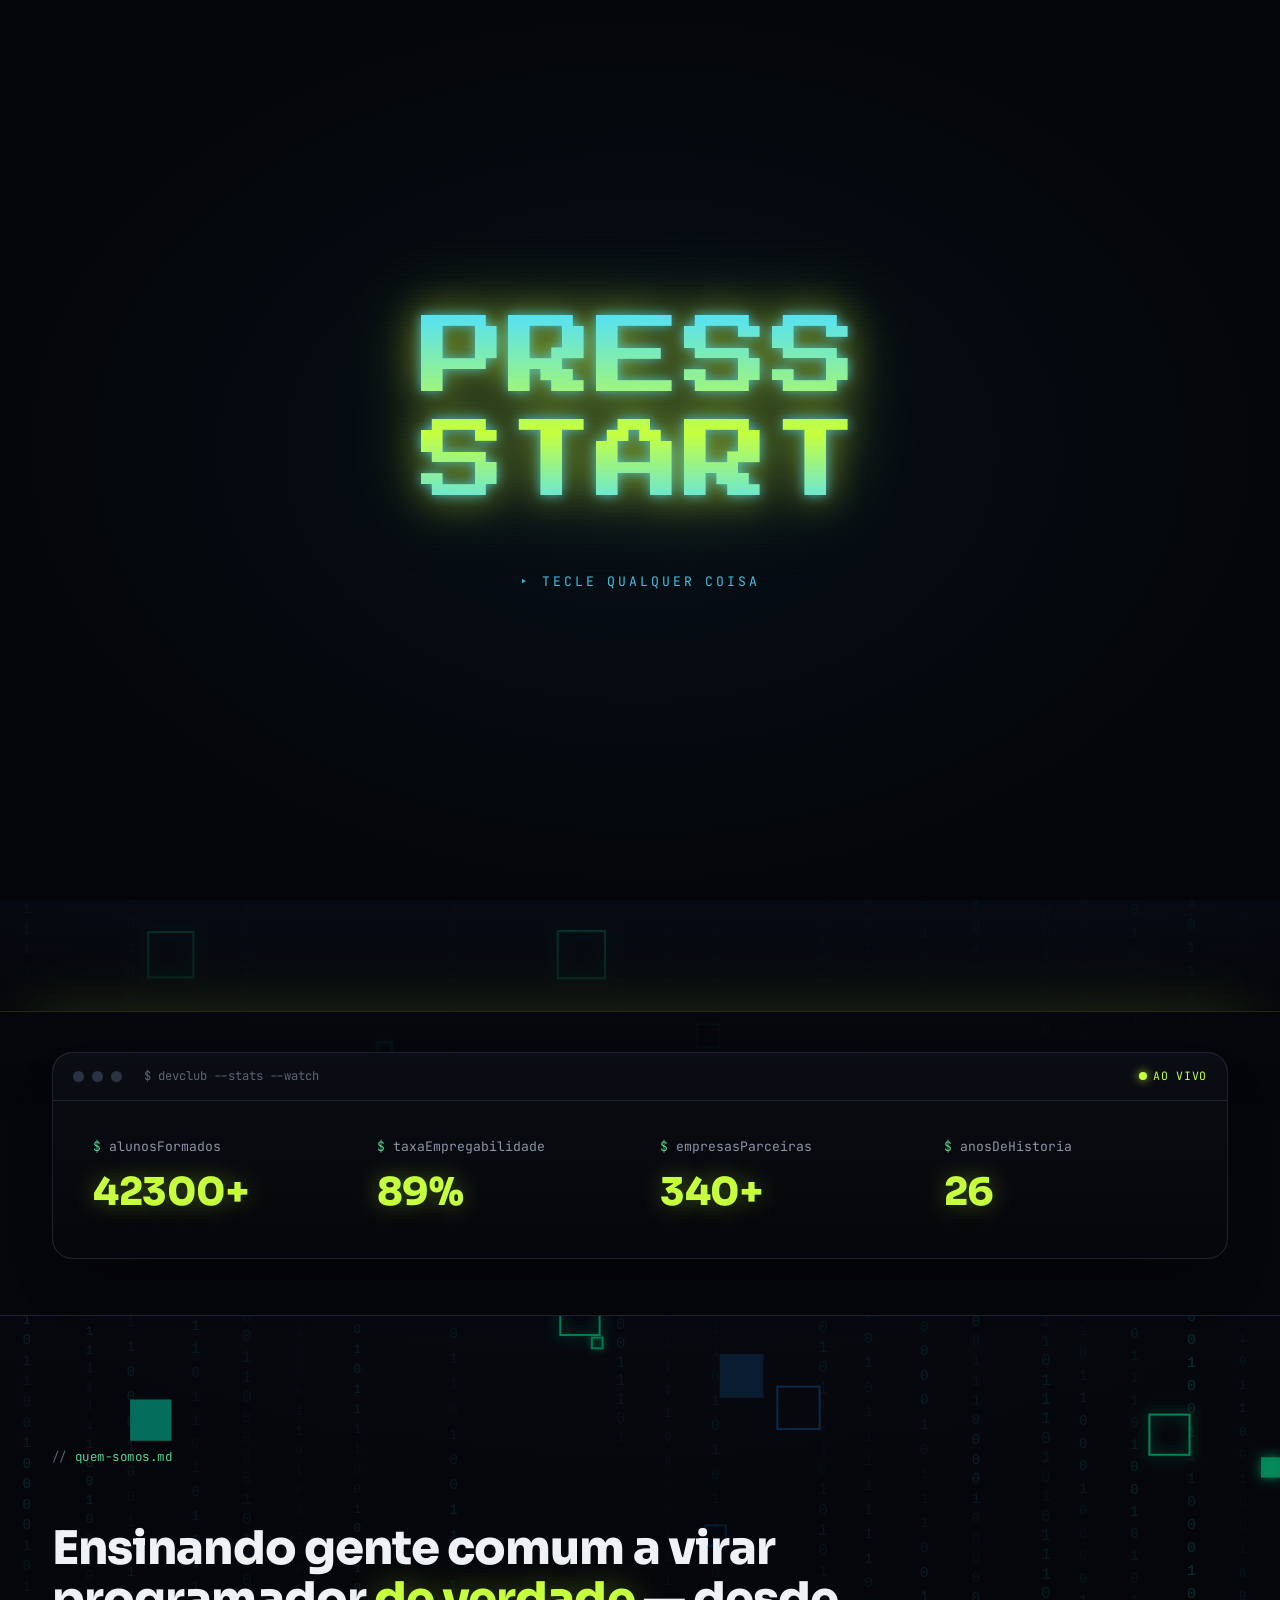
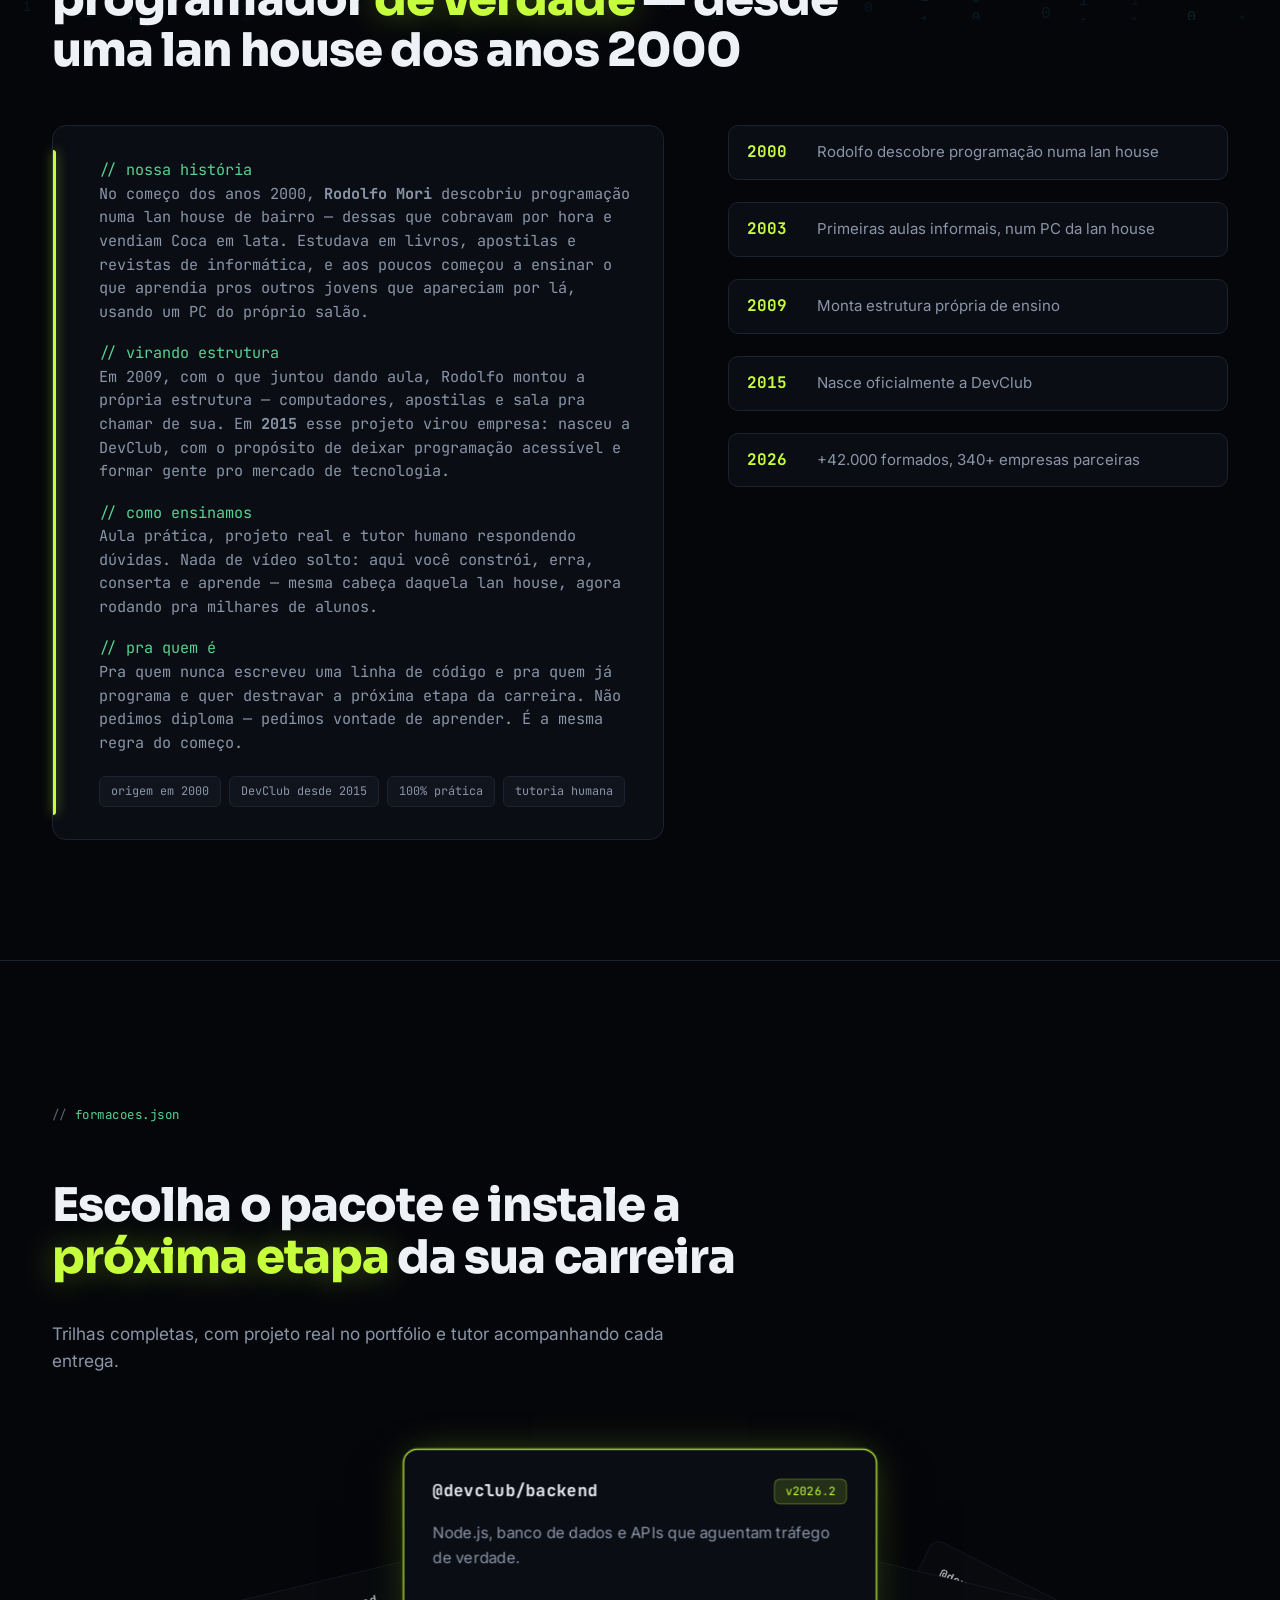
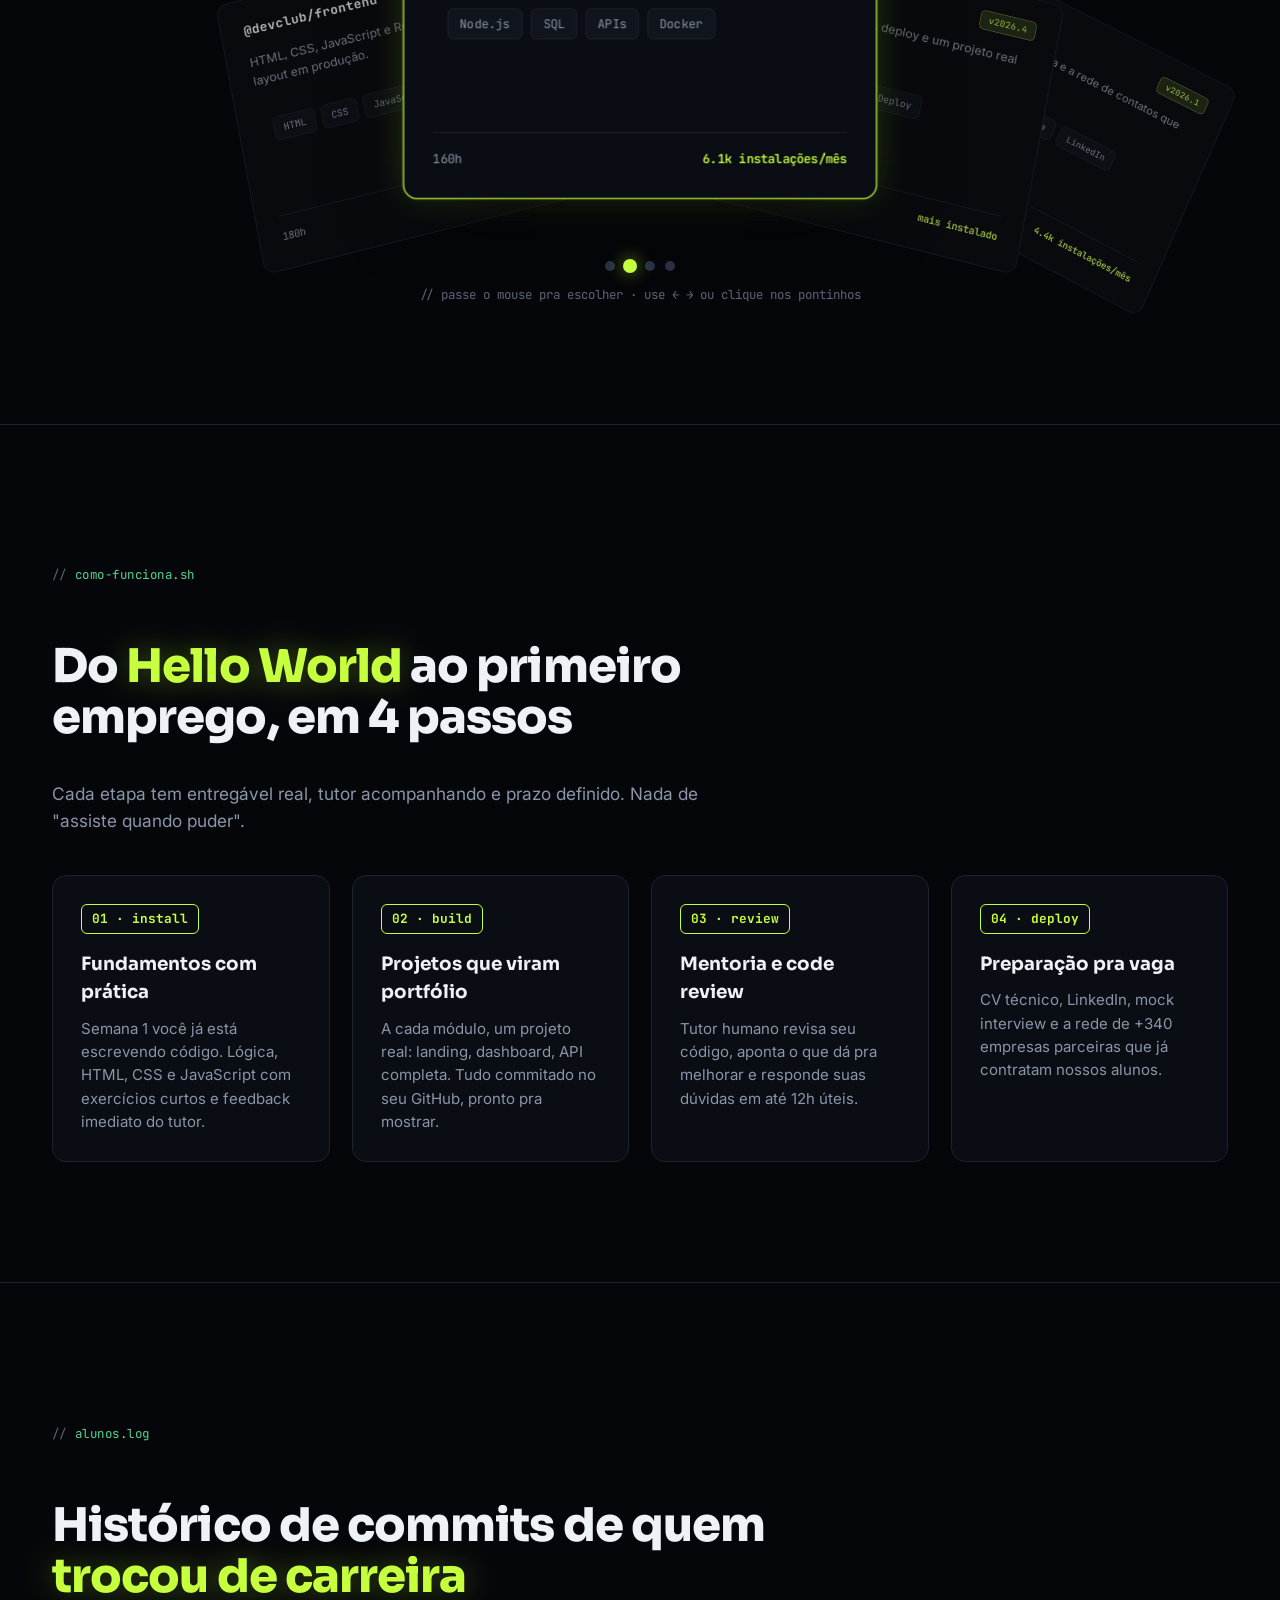
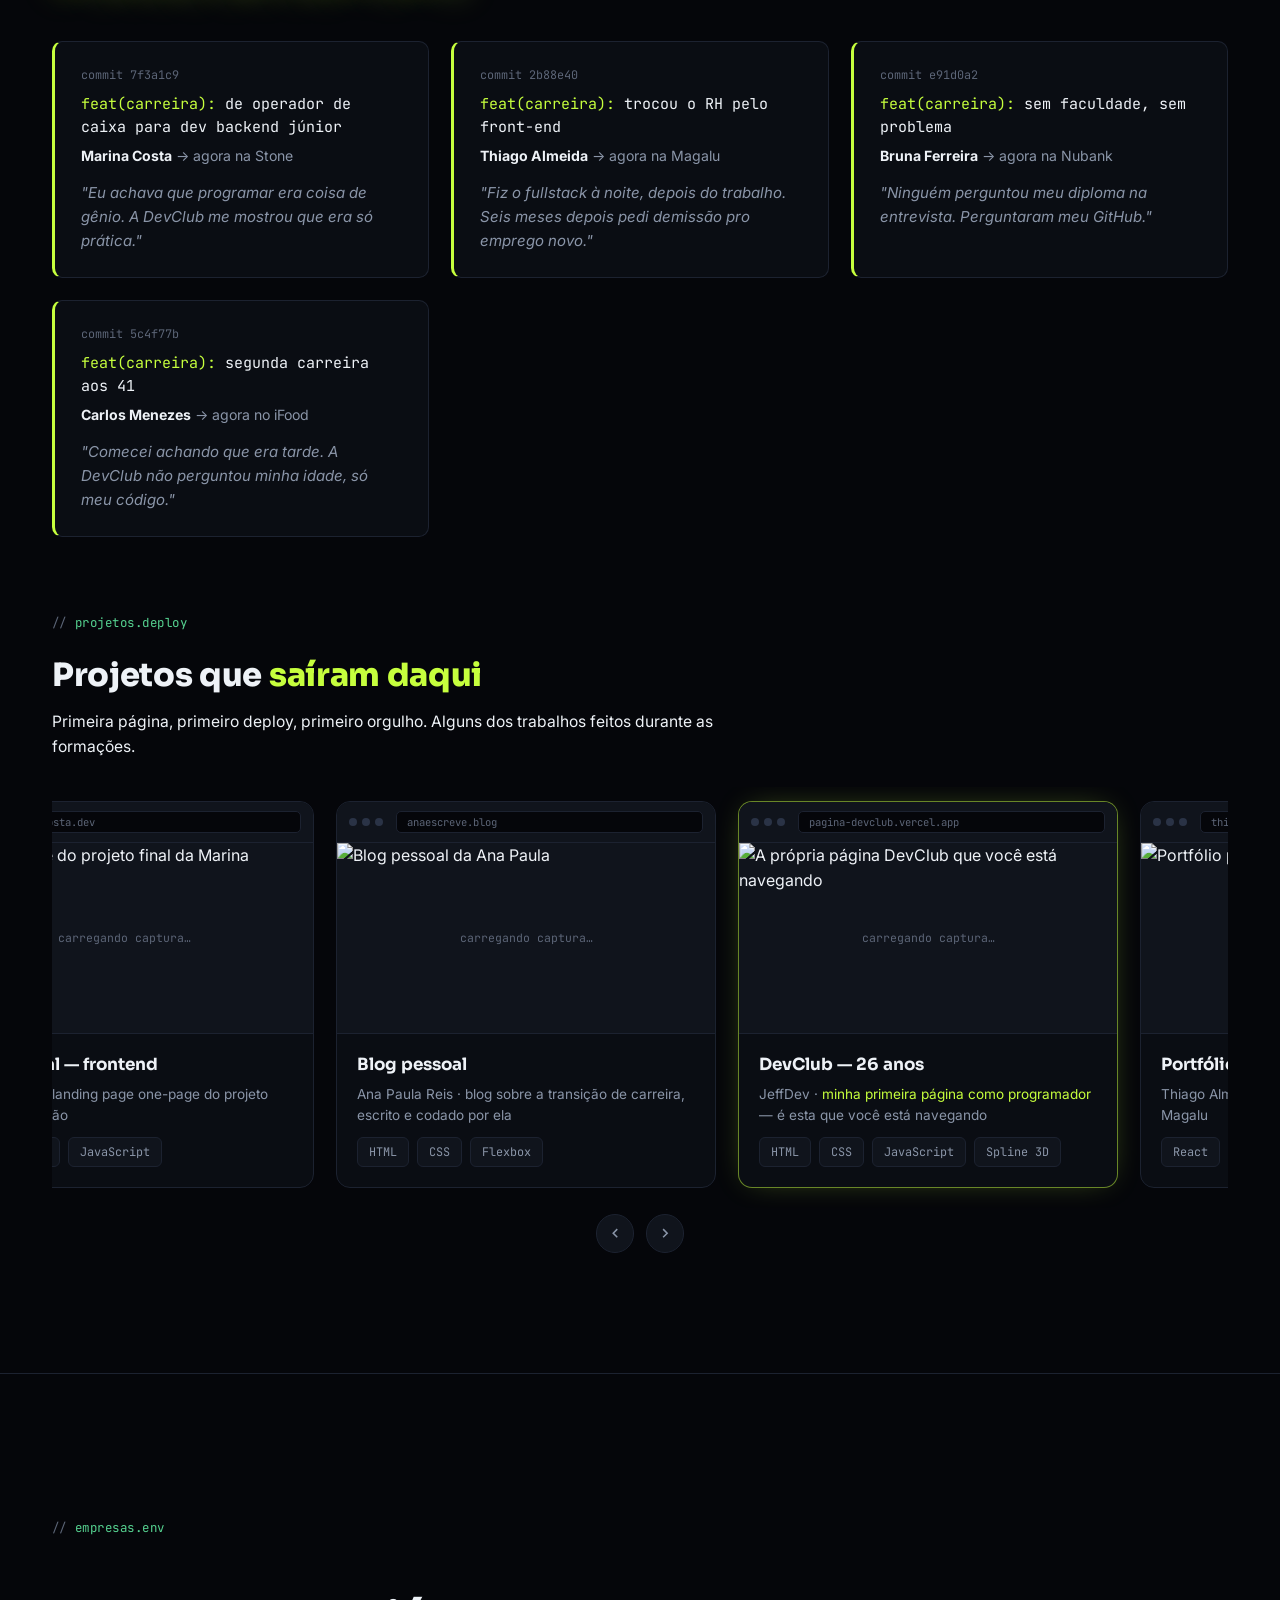
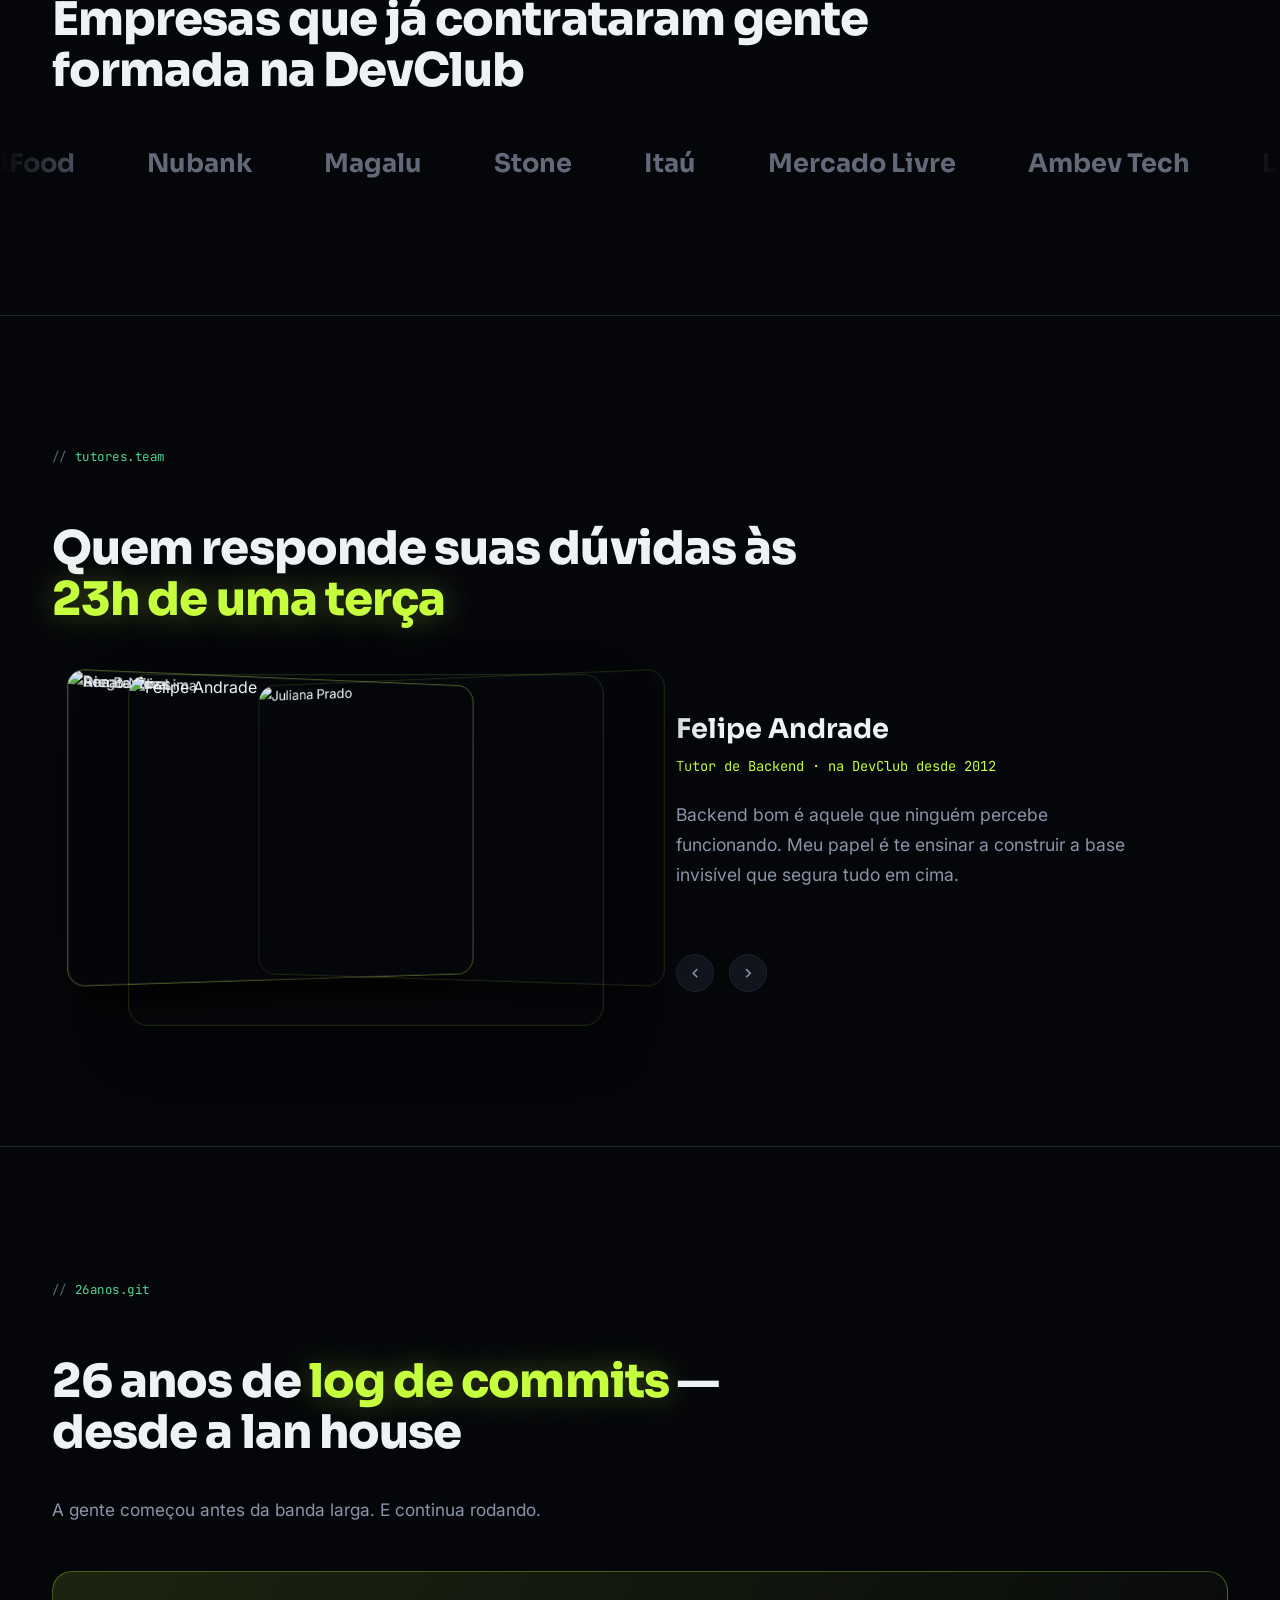
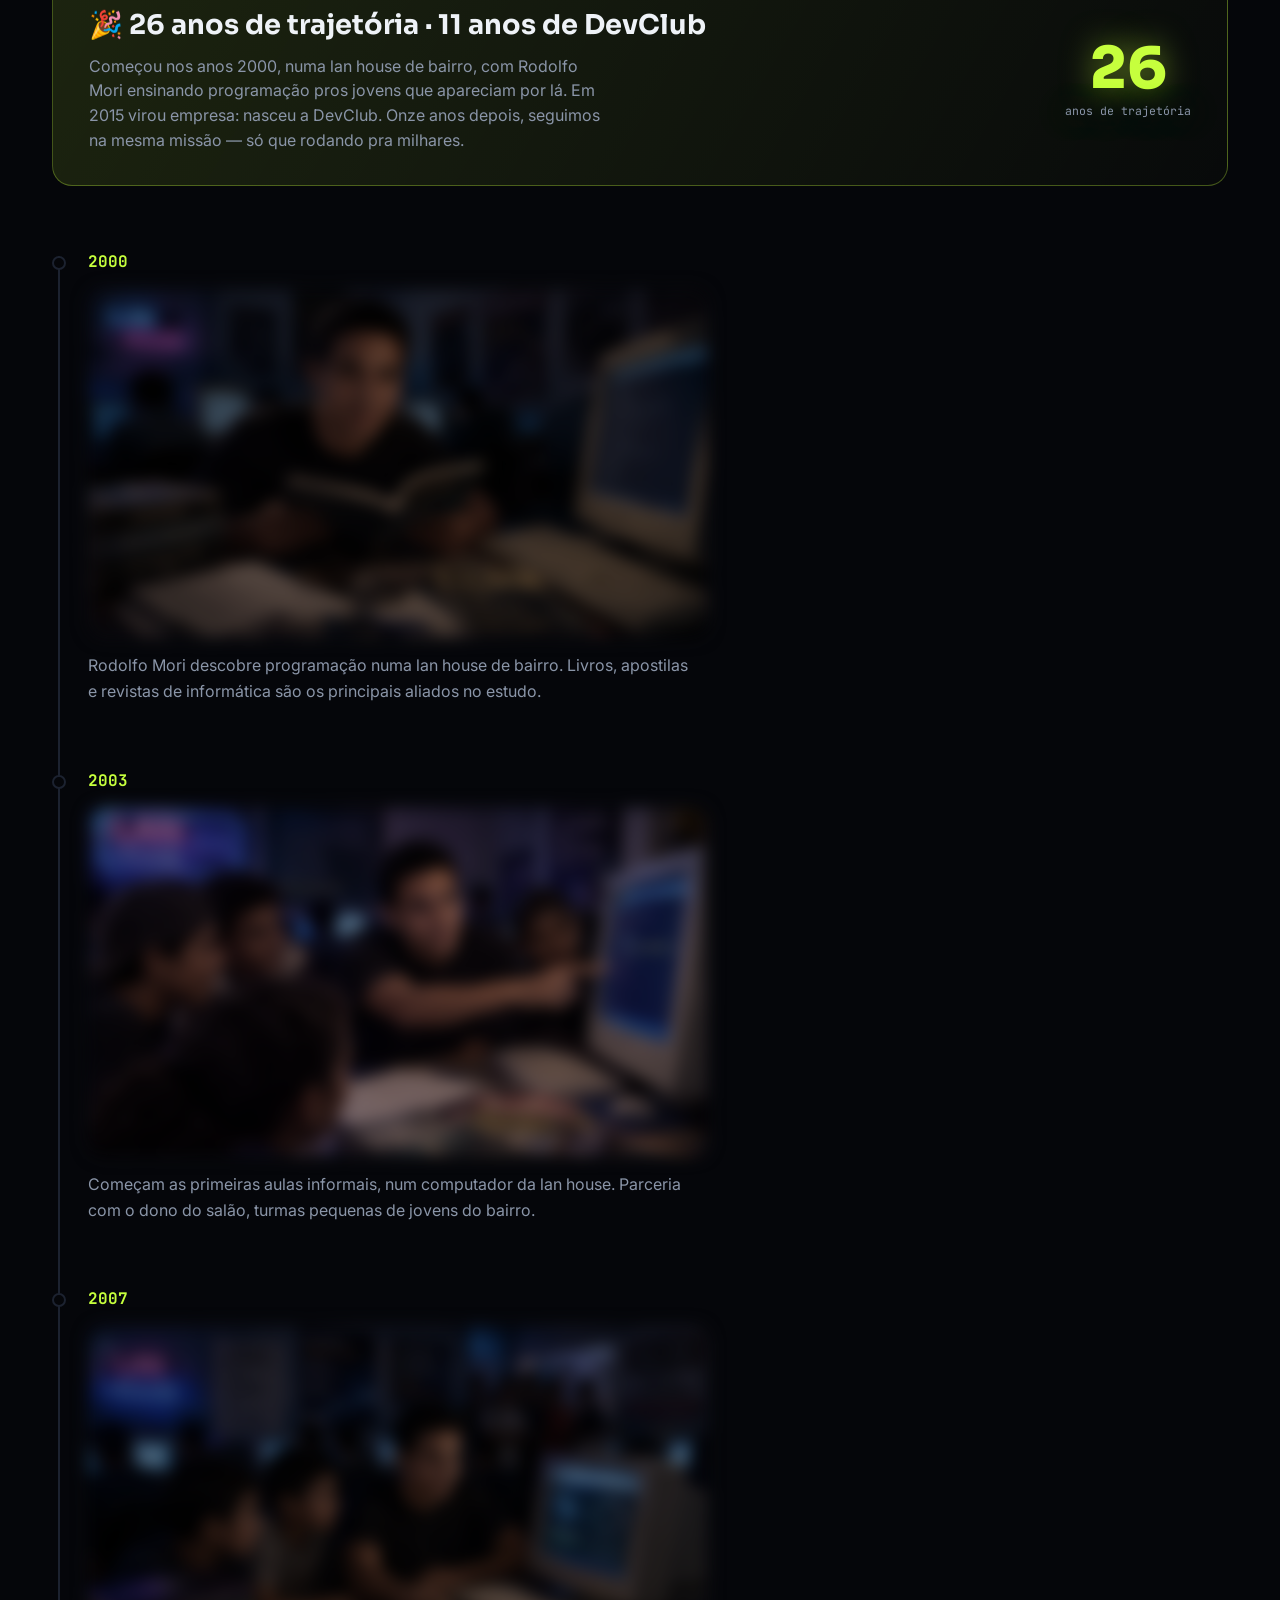
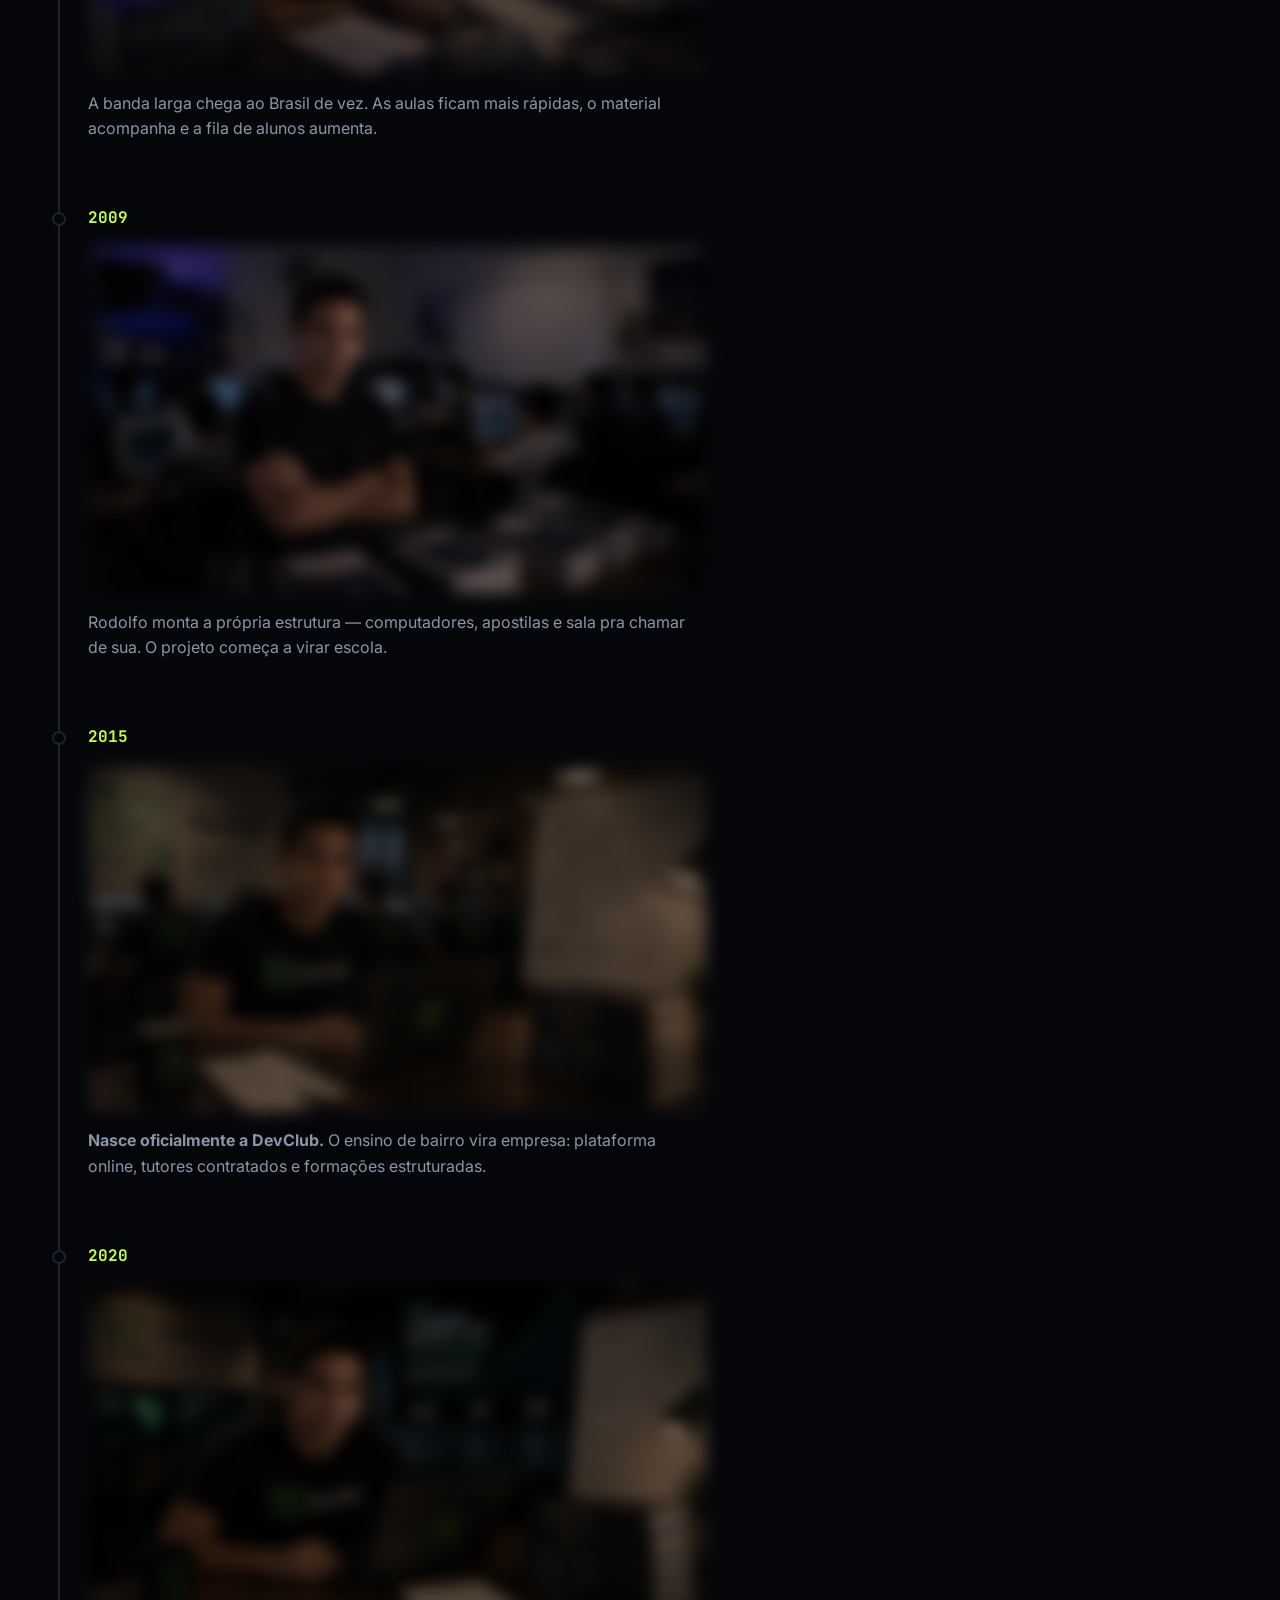
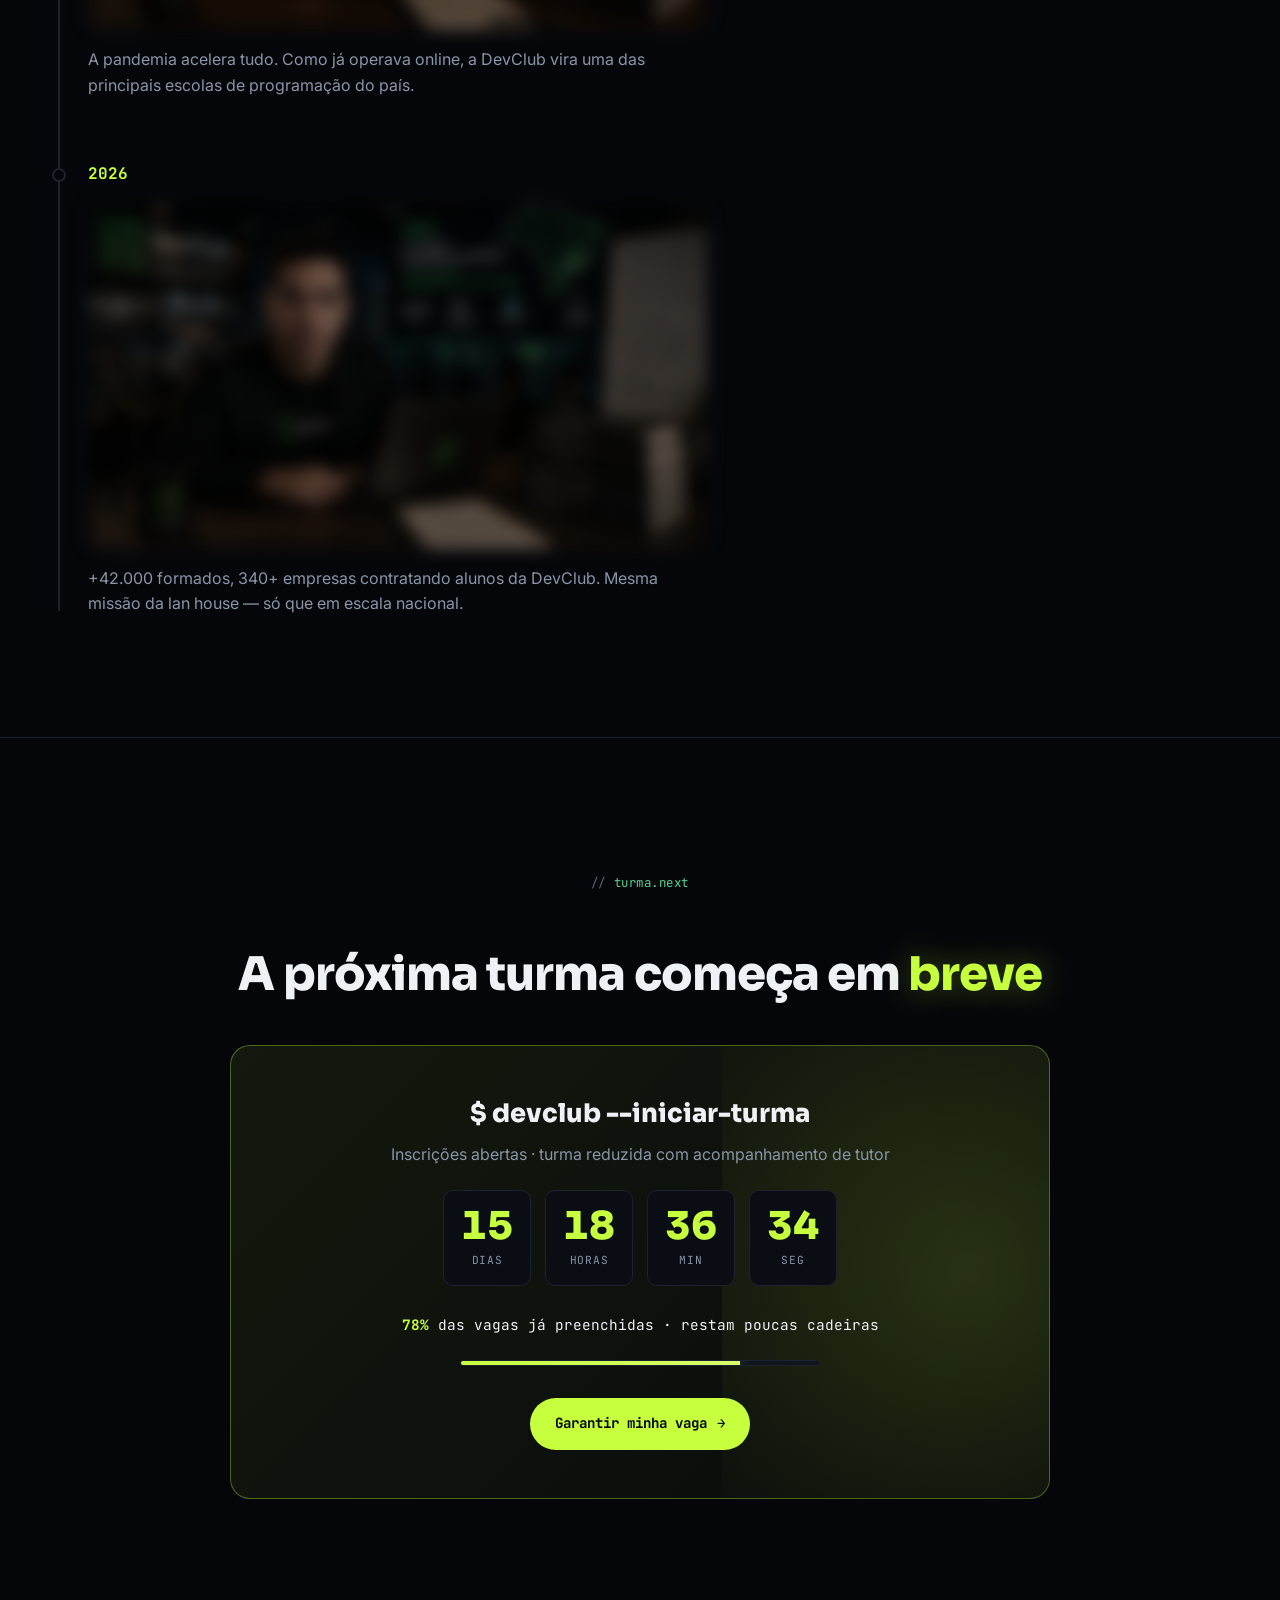
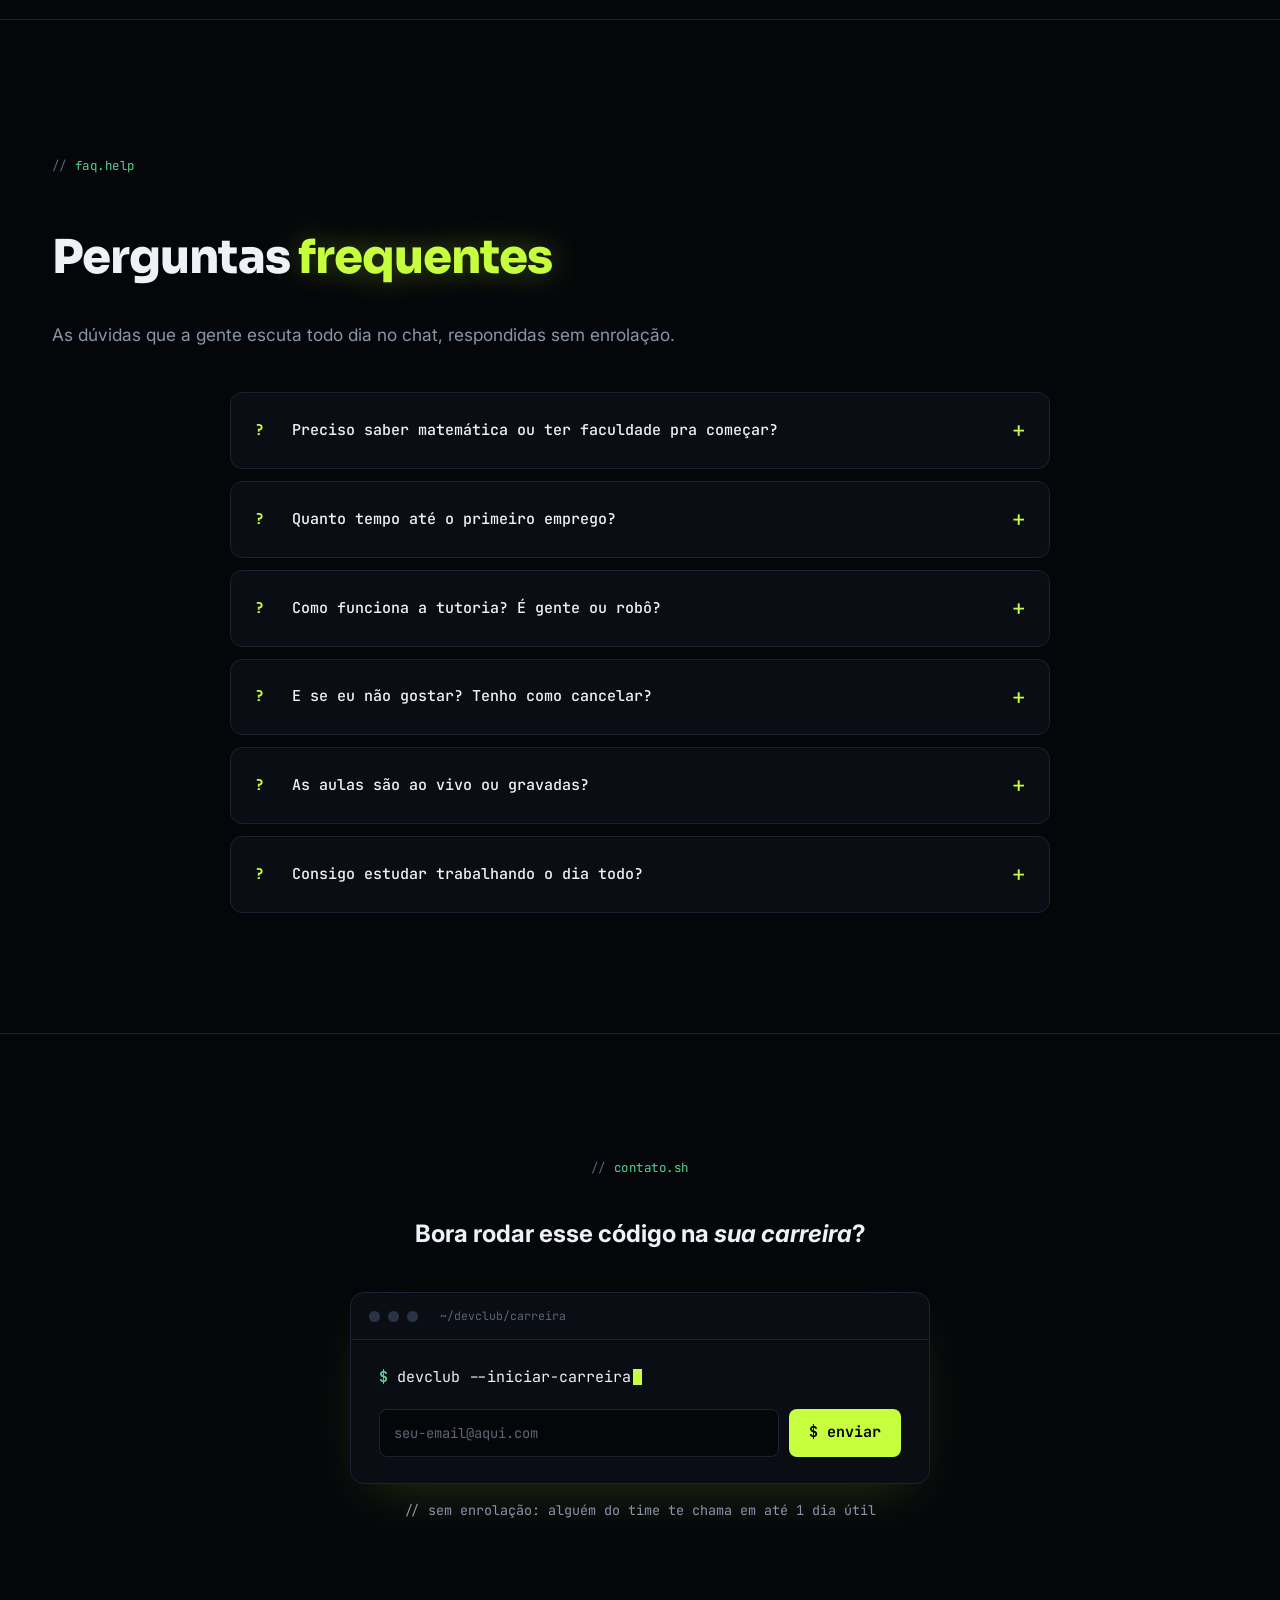
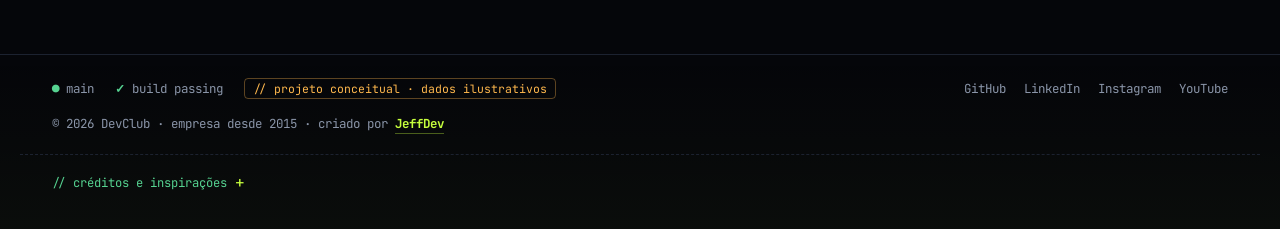
==== index.html @ 5ac92266 "Colapsar créditos do rodapé — só abrem no clique - Bloco .credits vira <details>/<summary>: por padr" ====
<!DOCTYPE html>
<html lang="pt-BR">
<head>
<meta charset="UTF-8">
<meta name="viewport" content="width=device-width, initial-scale=1.0">
<title>DevClub — 26 anos formando desenvolvedores</title>
<meta name="description" content="Escola de programação DevClub — 26 anos ensinando gente comum a virar programador de verdade. Frontend, Backend, Fullstack e Carreira, com tutor humano.">
<link rel="preconnect" href="https://fonts.googleapis.com">
<link rel="preconnect" href="https://fonts.gstatic.com" crossorigin>
<link href="https://fonts.googleapis.com/css2?family=Sora:wght@400;600;700;800&family=JetBrains+Mono:wght@400;500;600;700&family=Inter:wght@400;500;600&family=Press+Start+2P&display=swap" rel="stylesheet">
<link rel="stylesheet" href="css/style.css?v=2026-credits-fold">
<script type="module" src="https://unpkg.com/@splinetool/viewer@1.9.28/build/spline-viewer.js"></script>
</head>
<body>

<!-- ============================================================
     INTRO — PRESS START: overlay pixel-art antes de tudo
     ============================================================ -->
<div id="pressStart" class="press-start" role="dialog" aria-label="Pressione qualquer tecla para começar">
  <div class="ps-title">PRESS<br>START</div>
  <div class="ps-hint">▸ tecle qualquer coisa</div>
</div>

<!-- Fundo animado (canvas em iframe, atrás de tudo) -->
<iframe id="bgFundo" class="bg-fundo" src="referencias/fundo.html" title="fundo animado" aria-hidden="true" tabindex="-1"></iframe>

<div class="announce">
  🎉 <strong>26 anos</strong> ensinando gente a programar — da lan house dos anos 2000 à sua próxima vaga.
  <a href="#26anos">Ver a história →</a>
</div>

<header>
  <div class="navbar">
    <div class="brand"><span class="brand-prompt" aria-hidden="true">&gt;</span>DevClub</div>
    <nav class="tabs" aria-label="navegação principal">
      <a href="#top">index.tsx</a>
      <a href="#quemsomos">quem-somos.md</a>
      <a href="#formacoes">formacoes.json</a>
      <a href="#comofunciona">como-funciona.sh</a>
      <a href="#alunos">alunos.log</a>
      <a href="#tutores">tutores.team</a>
      <a href="#faq">faq.help</a>
      <a href="#26anos" class="tab-highlight">26anos.git</a>
    </nav>
    <a href="#cta" class="nav-cta">$ começar</a>
  </div>
</header>

<main id="top">

  <!-- ============================================================
       HERO — cena 3D Spline + conteúdo por cima
       ============================================================ -->
  <section class="hero">
    <!-- Cena 3D — 1 viewer só, zoom agressivo pra cubos preencherem lado a lado
         e mouse interagir com a cena como uma coisa só -->
    <spline-viewer class="hero-spline"
      url="https://prod.spline.design/dJqTIQ-tE3ULUPMi/scene.splinecode"
      loading-anim-type="none"
      aria-hidden="true"></spline-viewer>

    <!-- Véu de gradiente pra contraste do texto -->
    <div class="hero-veil" aria-hidden="true"></div>

    <div class="wrap hero-content" id="heroContent">
      <div class="hero-badge">
        <a href="2009.html" class="cake-link" aria-label="Página histórica: DevClub em 2009">
          <svg class="cake-icon" viewBox="0 0 24 24" xmlns="http://www.w3.org/2000/svg" aria-hidden="true">
            <path d="M20 21v-8a2 2 0 0 0-2-2H6a2 2 0 0 0-2 2v8"/>
            <path d="M4 16s.5-1 2-1 2.5 2 4 2 2.5-2 4-2 2.5 2 4 2 2-1 2-1"/>
            <path d="M2 21h20"/>
            <path d="M7 8v3"/>
            <path d="M12 8v3"/>
            <path d="M17 8v3"/>
            <path d="M7 4h.01"/>
            <path d="M12 4h.01"/>
            <path d="M17 4h.01"/>
          </svg>
        </a>
        origem em 2000 · DevClub oficial desde 2015
      </div>

      <h1 class="hero-title">
        A escola que forma <em>programador de verdade</em> há 26 anos.
      </h1>

      <div class="hero-sub">
        <p class="lede">
          Do primeiro <span class="mono">Hello World</span> ao primeiro emprego em tech —
          sem enrolação, com tutor humano ao seu lado e projeto real no portfólio.
        </p>
      </div>

      <div class="hero-cta">
        <a href="#formacoes" class="btn btn-primary">
          Ver formações <span class="arrow">→</span>
        </a>
        <a href="#cta" class="btn btn-ghost">Falar com a gente</a>
      </div>

      <div class="hero-proof">
        <div class="avatar-stack" aria-hidden="true">
          <span style="background:var(--violet)">MC</span>
          <span style="background:var(--warn)">TA</span>
          <span style="background:var(--info)">BF</span>
          <span style="background:var(--coral)">CM</span>
          <span style="background:var(--lime)">+</span>
        </div>
        <p><strong>+42.300 alunos</strong> já passaram pelo nosso terminal</p>
      </div>

    </div>
  </section>


  <!-- ============================================================
       STATS STRIP — faixa sempre visível, alunosFormados ao vivo
       ============================================================ -->
  <section class="stats-strip" aria-label="estatísticas em tempo real">
    <div class="wrap">
      <div class="console" data-reveal>
        <div class="console-head">
          <span class="dot"></span><span class="dot"></span><span class="dot"></span>
          <span class="title">$ devclub --stats --watch</span>
          <span class="live-flag" aria-label="atualizando ao vivo"><span class="live-dot"></span>ao vivo</span>
        </div>
        <div class="console-body">
          <div class="stat">
            <div class="k">alunosFormados</div>
            <div class="v"><span data-count="42300" data-suffix="+" data-live>0</span></div>
          </div>
          <div class="stat">
            <div class="k">taxaEmpregabilidade</div>
            <div class="v"><span data-count="89" data-suffix="%">0</span></div>
          </div>
          <div class="stat">
            <div class="k">empresasParceiras</div>
            <div class="v"><span data-count="340" data-suffix="+">0</span></div>
          </div>
          <div class="stat">
            <div class="k">anosDeHistoria</div>
            <div class="v"><span data-count="26">0</span></div>
          </div>
        </div>
      </div>
    </div>
  </section>


  <!-- ============================================================
       QUEM SOMOS
       ============================================================ -->
  <section class="section" id="quemsomos">
    <div class="wrap">
      <div class="section-head" data-reveal>
        <span class="eyebrow">quem-somos.md</span>
        <h2>Ensinando gente comum a virar programador <em>de verdade</em> — desde uma lan house dos anos 2000</h2>
      </div>

      <div class="quemsomos-grid">
        <div class="code-block" data-reveal>
          <p><span class="c">// nossa história</span><br>
          No começo dos anos 2000, <b>Rodolfo Mori</b> descobriu programação numa lan house de bairro — dessas que cobravam por hora e vendiam Coca em lata. Estudava em livros, apostilas e revistas de informática, e aos poucos começou a ensinar o que aprendia pros outros jovens que apareciam por lá, usando um PC do próprio salão.</p>

          <p><span class="c">// virando estrutura</span><br>
          Em 2009, com o que juntou dando aula, Rodolfo montou a própria estrutura — computadores, apostilas e sala pra chamar de sua. Em <b>2015</b> esse projeto virou empresa: nasceu a DevClub, com o propósito de deixar programação acessível e formar gente pro mercado de tecnologia.</p>

          <p><span class="c">// como ensinamos</span><br>
          Aula prática, projeto real e tutor humano respondendo dúvidas. Nada de vídeo solto: aqui você constrói, erra, conserta e aprende — mesma cabeça daquela lan house, agora rodando pra milhares de alunos.</p>

          <p><span class="c">// pra quem é</span><br>
          Pra quem nunca escreveu uma linha de código e pra quem já programa e quer destravar a próxima etapa da carreira. Não pedimos diploma — pedimos vontade de aprender. É a mesma regra do começo.</p>

          <div class="tag-row">
            <span class="tag">origem em 2000</span>
            <span class="tag">DevClub desde 2015</span>
            <span class="tag">100% prática</span>
            <span class="tag">tutoria humana</span>
          </div>
        </div>

        <ul class="mini-timeline" data-reveal>
          <li><span class="yr">2000</span><span class="ev">Rodolfo descobre programação numa lan house</span></li>
          <li><span class="yr">2003</span><span class="ev">Primeiras aulas informais, num PC da lan house</span></li>
          <li><span class="yr">2009</span><span class="ev">Monta estrutura própria de ensino</span></li>
          <li><span class="yr">2015</span><span class="ev">Nasce oficialmente a DevClub</span></li>
          <li><span class="yr">2026</span><span class="ev">+42.000 formados, 340+ empresas parceiras</span></li>
        </ul>
      </div>
    </div>
  </section>


  <!-- ============================================================
       FORMAÇÕES
       ============================================================ -->
  <section class="section" id="formacoes">
    <div class="wrap">
      <div class="section-head" data-reveal>
        <span class="eyebrow">formacoes.json</span>
        <h2>Escolha o pacote e instale a <em>próxima etapa</em> da sua carreira</h2>
        <p class="lede">Trilhas completas, com projeto real no portfólio e tutor acompanhando cada entrega.</p>
      </div>

      <div class="cardstack" data-reveal id="formacoesStack">
        <div class="cardstack-stage" tabindex="0" role="listbox" aria-label="formações da DevClub">
          <div class="cs-card" data-idx="0">
            <div class="pkg-card">
              <div class="pkg-top"><span class="pkg-name">@devclub/frontend</span><span class="pkg-ver">v2026.3</span></div>
              <p class="pkg-desc">HTML, CSS, JavaScript e React do zero ao primeiro layout em produção.</p>
              <div class="tag-row">
                <span class="tag">HTML</span><span class="tag">CSS</span><span class="tag">JavaScript</span><span class="tag">React</span>
              </div>
              <div class="pkg-meta"><span>180h</span><span class="pkg-badge">8.2k instalações/mês</span></div>
            </div>
          </div>

          <div class="cs-card" data-idx="1">
            <div class="pkg-card">
              <div class="pkg-top"><span class="pkg-name">@devclub/backend</span><span class="pkg-ver">v2026.2</span></div>
              <p class="pkg-desc">Node.js, banco de dados e APIs que aguentam tráfego de verdade.</p>
              <div class="tag-row">
                <span class="tag">Node.js</span><span class="tag">SQL</span><span class="tag">APIs</span><span class="tag">Docker</span>
              </div>
              <div class="pkg-meta"><span>160h</span><span class="pkg-badge">6.1k instalações/mês</span></div>
            </div>
          </div>

          <div class="cs-card" data-idx="2">
            <div class="pkg-card">
              <div class="pkg-top"><span class="pkg-name">@devclub/fullstack</span><span class="pkg-ver">v2026.4</span></div>
              <p class="pkg-desc">A trilha completa: front, back, deploy e um projeto real no portfólio.</p>
              <div class="tag-row">
                <span class="tag">React</span><span class="tag">Node.js</span><span class="tag">Git</span><span class="tag">Deploy</span>
              </div>
              <div class="pkg-meta"><span>320h</span><span class="pkg-badge">mais instalado</span></div>
            </div>
          </div>

          <div class="cs-card" data-idx="3">
            <div class="pkg-card">
              <div class="pkg-top"><span class="pkg-name">@devclub/carreira</span><span class="pkg-ver">v2026.1</span></div>
              <p class="pkg-desc">Portfólio, entrevista técnica e a rede de contatos que abre a primeira vaga.</p>
              <div class="tag-row">
                <span class="tag">Portfólio</span><span class="tag">Mock Interview</span><span class="tag">LinkedIn</span>
              </div>
              <div class="pkg-meta"><span>40h</span><span class="pkg-badge">4.4k instalações/mês</span></div>
            </div>
          </div>
        </div>

        <div class="cardstack-dots" role="tablist" aria-label="escolher formação">
          <button class="cs-dot" data-idx="0" aria-label="Frontend"></button>
          <button class="cs-dot" data-idx="1" aria-label="Backend"></button>
          <button class="cs-dot" data-idx="2" aria-label="Fullstack"></button>
          <button class="cs-dot" data-idx="3" aria-label="Carreira"></button>
        </div>
        <p class="cardstack-hint">// passe o mouse pra escolher · use ← → ou clique nos pontinhos</p>
      </div>
    </div>
  </section>


  <!-- ============================================================
       COMO FUNCIONA (NOVA) — metodologia passo a passo
       ============================================================ -->
  <section class="section" id="comofunciona">
    <div class="wrap">
      <div class="section-head" data-reveal>
        <span class="eyebrow">como-funciona.sh</span>
        <h2>Do <em>Hello World</em> ao primeiro emprego, em 4 passos</h2>
        <p class="lede">Cada etapa tem entregável real, tutor acompanhando e prazo definido. Nada de "assiste quando puder".</p>
      </div>

      <div class="steps-grid" data-reveal>
        <div class="step-card">
          <span class="step-num">01 · install</span>
          <h3 class="step-title">Fundamentos com prática</h3>
          <p class="step-desc">Semana 1 você já está escrevendo código. Lógica, HTML, CSS e JavaScript com exercícios curtos e feedback imediato do tutor.</p>
        </div>
        <div class="step-card">
          <span class="step-num">02 · build</span>
          <h3 class="step-title">Projetos que viram portfólio</h3>
          <p class="step-desc">A cada módulo, um projeto real: landing, dashboard, API completa. Tudo commitado no seu GitHub, pronto pra mostrar.</p>
        </div>
        <div class="step-card">
          <span class="step-num">03 · review</span>
          <h3 class="step-title">Mentoria e code review</h3>
          <p class="step-desc">Tutor humano revisa seu código, aponta o que dá pra melhorar e responde suas dúvidas em até 12h úteis.</p>
        </div>
        <div class="step-card">
          <span class="step-num">04 · deploy</span>
          <h3 class="step-title">Preparação pra vaga</h3>
          <p class="step-desc">CV técnico, LinkedIn, mock interview e a rede de +340 empresas parceiras que já contratam nossos alunos.</p>
        </div>
      </div>
    </div>
  </section>


  <!-- ============================================================
       ALUNOS (logs)
       ============================================================ -->
  <section class="section" id="alunos">
    <div class="wrap">
      <div class="section-head" data-reveal>
        <span class="eyebrow">alunos.log</span>
        <h2>Histórico de commits de quem <em>trocou de carreira</em></h2>
      </div>

      <div class="log-grid" data-reveal>
        <div class="log-card">
          <div class="log-hash">commit 7f3a1c9</div>
          <div class="log-title"><span class="type">feat(carreira):</span> de operador de caixa para dev backend júnior</div>
          <div class="log-who"><b>Marina Costa</b> → agora na Stone</div>
          <p class="log-quote">"Eu achava que programar era coisa de gênio. A DevClub me mostrou que era só prática."</p>
        </div>

        <div class="log-card">
          <div class="log-hash">commit 2b88e40</div>
          <div class="log-title"><span class="type">feat(carreira):</span> trocou o RH pelo front-end</div>
          <div class="log-who"><b>Thiago Almeida</b> → agora na Magalu</div>
          <p class="log-quote">"Fiz o fullstack à noite, depois do trabalho. Seis meses depois pedi demissão pro emprego novo."</p>
        </div>

        <div class="log-card">
          <div class="log-hash">commit e91d0a2</div>
          <div class="log-title"><span class="type">feat(carreira):</span> sem faculdade, sem problema</div>
          <div class="log-who"><b>Bruna Ferreira</b> → agora na Nubank</div>
          <p class="log-quote">"Ninguém perguntou meu diploma na entrevista. Perguntaram meu GitHub."</p>
        </div>

        <div class="log-card">
          <div class="log-hash">commit 5c4f77b</div>
          <div class="log-title"><span class="type">feat(carreira):</span> segunda carreira aos 41</div>
          <div class="log-who"><b>Carlos Menezes</b> → agora no iFood</div>
          <p class="log-quote">"Comecei achando que era tarde. A DevClub não perguntou minha idade, só meu código."</p>
        </div>
      </div>

      <!-- Projetos dos alunos: carrossel -->
      <div class="proj-head" data-reveal>
        <span class="eyebrow">projetos.deploy</span>
        <h3 class="proj-title">Projetos que <em>saíram daqui</em></h3>
        <p class="lede">Primeira página, primeiro deploy, primeiro orgulho. Alguns dos trabalhos feitos durante as formações.</p>
      </div>

      <div class="proj-carousel" data-reveal id="projCarousel">
        <div class="proj-track" id="projTrack" tabindex="0" aria-label="galeria de projetos dos alunos — arraste para navegar">

          <article class="proj-card">
            <div class="proj-window">
              <div class="proj-chrome"><span></span><span></span><span></span><i>marinacosta.dev</i></div>
              <div class="proj-shot">
                <img src="https://s0.wp.com/mshots/v1/https%3A%2F%2Fhtml5up.net%2Fuploads%2Fdemos%2Fstellar%2F?w=760" alt="Landing page do projeto final da Marina" loading="lazy" draggable="false">
              </div>
            </div>
            <div class="proj-meta">
              <div class="proj-name">Projeto final — frontend</div>
              <div class="proj-author">Marina Costa · landing page one-page do projeto final da formação</div>
              <div class="tag-row"><span class="tag">HTML</span><span class="tag">CSS</span><span class="tag">JavaScript</span></div>
            </div>
          </article>

          <article class="proj-card">
            <div class="proj-window">
              <div class="proj-chrome"><span></span><span></span><span></span><i>anaescreve.blog</i></div>
              <div class="proj-shot">
                <img src="https://s0.wp.com/mshots/v1/https%3A%2F%2Fhtml5up.net%2Fuploads%2Fdemos%2Fmassively%2F?w=760" alt="Blog pessoal da Ana Paula" loading="lazy" draggable="false">
              </div>
            </div>
            <div class="proj-meta">
              <div class="proj-name">Blog pessoal</div>
              <div class="proj-author">Ana Paula Reis · blog sobre a transição de carreira, escrito e codado por ela</div>
              <div class="tag-row"><span class="tag">HTML</span><span class="tag">CSS</span><span class="tag">Flexbox</span></div>
            </div>
          </article>

          <article class="proj-card proj-flagship">
            <div class="proj-window">
              <div class="proj-chrome"><span></span><span></span><span></span><i>pagina-devclub.vercel.app</i></div>
              <div class="proj-shot">
                <img src="https://s0.wp.com/mshots/v1/https%3A%2F%2Fpagina-devclub-eight.vercel.app%2F%3Fnointro%3D1?w=760" alt="A própria página DevClub que você está navegando" loading="lazy" draggable="false">
              </div>
            </div>
            <div class="proj-meta">
              <div class="proj-name">DevClub — 26 anos</div>
              <div class="proj-author">JeffDev · <em>minha primeira página como programador</em> — é esta que você está navegando</div>
              <div class="tag-row"><span class="tag">HTML</span><span class="tag">CSS</span><span class="tag">JavaScript</span><span class="tag">Spline 3D</span></div>
            </div>
          </article>

          <article class="proj-card">
            <div class="proj-window">
              <div class="proj-chrome"><span></span><span></span><span></span><i>thiagoalmeida.dev</i></div>
              <div class="proj-shot">
                <img src="https://s0.wp.com/mshots/v1/https%3A%2F%2Fhtml5up.net%2Fuploads%2Fdemos%2Fdimension%2F?w=760" alt="Portfólio pessoal do Thiago" loading="lazy" draggable="false">
              </div>
            </div>
            <div class="proj-meta">
              <div class="proj-name">Portfólio pessoal</div>
              <div class="proj-author">Thiago Almeida · o portfólio que abriu a vaga na Magalu</div>
              <div class="tag-row"><span class="tag">React</span><span class="tag">CSS</span></div>
            </div>
          </article>

          <article class="proj-card">
            <div class="proj-window">
              <div class="proj-chrome"><span></span><span></span><span></span><i>findash.app</i></div>
              <div class="proj-shot">
                <img src="https://s0.wp.com/mshots/v1/https%3A%2F%2Fhtml5up.net%2Fuploads%2Fdemos%2Fhyperspace%2F?w=760" alt="One-page do app de finanças da Bruna" loading="lazy" draggable="false">
              </div>
            </div>
            <div class="proj-meta">
              <div class="proj-name">FinDash</div>
              <div class="proj-author">Bruna Ferreira · one-page do app de finanças do bootcamp fullstack</div>
              <div class="tag-row"><span class="tag">JavaScript</span><span class="tag">Chart.js</span><span class="tag">APIs</span></div>
            </div>
          </article>

          <article class="proj-card">
            <div class="proj-window">
              <div class="proj-chrome"><span></span><span></span><span></span><i>modavila.shop</i></div>
              <div class="proj-shot">
                <img src="https://s0.wp.com/mshots/v1/https%3A%2F%2Fhtml5up.net%2Fuploads%2Fdemos%2Fphantom%2F?w=760" alt="Vitrine em grid da loja Moda Vila" loading="lazy" draggable="false">
              </div>
            </div>
            <div class="proj-meta">
              <div class="proj-name">Moda Vila</div>
              <div class="proj-author">Carlos Menezes · vitrine em grid pro catálogo da loja da esposa</div>
              <div class="tag-row"><span class="tag">HTML</span><span class="tag">CSS</span><span class="tag">Grid</span></div>
            </div>
          </article>

        </div>

        <div class="proj-nav">
          <button class="proj-arrow" id="projPrev" aria-label="Projeto anterior">
            <svg viewBox="0 0 24 24" aria-hidden="true"><path d="M15.41 7.41L14 6l-6 6 6 6 1.41-1.41L10.83 12z"/></svg>
          </button>
          <button class="proj-arrow" id="projNext" aria-label="Próximo projeto">
            <svg viewBox="0 0 24 24" aria-hidden="true"><path d="M10 6L8.59 7.41 13.17 12l-4.58 4.59L10 18l6-6z"/></svg>
          </button>
        </div>
      </div>
    </div>
  </section>


  <!-- ============================================================
       EMPRESAS (marquee)
       ============================================================ -->
  <section class="section" id="empresas">
    <div class="wrap">
      <div class="section-head" data-reveal>
        <span class="eyebrow">empresas.env</span>
        <h2>Empresas que já contrataram gente formada na DevClub</h2>
      </div>
    </div>
    <div class="marquee" data-reveal>
      <div class="marquee-track">
        <span>iFood</span><span>Nubank</span><span>Magalu</span><span>Stone</span><span>Itaú</span><span>Mercado Livre</span><span>Ambev Tech</span><span>Localiza</span><span>XP Inc</span><span>PicPay</span><span>Loggi</span><span>QuintoAndar</span>
        <span>iFood</span><span>Nubank</span><span>Magalu</span><span>Stone</span><span>Itaú</span><span>Mercado Livre</span><span>Ambev Tech</span><span>Localiza</span><span>XP Inc</span><span>PicPay</span><span>Loggi</span><span>QuintoAndar</span>
      </div>
    </div>
  </section>


  <!-- ============================================================
       TUTORES
       ============================================================ -->
  <section class="section" id="tutores">
    <div class="wrap">
      <div class="section-head" data-reveal>
        <span class="eyebrow">tutores.team</span>
        <h2>Quem responde suas dúvidas às <em>23h de uma terça</em></h2>
      </div>

      <!-- Carrossel adaptado de https://codepen.io/Northstrix/pen/QwWoYzZ
           (Northstrix / ui.aceternity.com) - reescrito em vanilla JS.
           TODO: trocar Pravatar por fotos reais dos tutores e revisar quotes. -->
      <div class="testimonials" data-reveal id="tutoresCarousel">
        <div class="testimonials-grid">
          <div class="testimonials-images" id="tutoresImages" aria-hidden="true"></div>
          <div class="testimonials-content">
            <div class="testimonials-text">
              <h3 class="testimonials-name" id="tutoresName"></h3>
              <p class="testimonials-role" id="tutoresRole"></p>
              <p class="testimonials-quote" id="tutoresQuote"></p>
            </div>
            <div class="testimonials-nav">
              <button class="testimonials-arrow" id="tutoresPrev" aria-label="Tutor anterior">
                <svg viewBox="0 0 24 24" aria-hidden="true"><path d="M15.41 7.41L14 6l-6 6 6 6 1.41-1.41L10.83 12z"/></svg>
              </button>
              <button class="testimonials-arrow" id="tutoresNext" aria-label="Próximo tutor">
                <svg viewBox="0 0 24 24" aria-hidden="true"><path d="M10 6L8.59 7.41 13.17 12l-4.58 4.59L10 18l6-6z"/></svg>
              </button>
            </div>
          </div>
        </div>
      </div>
    </div>
  </section>


  <!-- ============================================================
       26 ANOS — timeline com linha que preenche no scroll
       ============================================================ -->
  <section class="section anniv" id="26anos">
    <div class="wrap">
      <div class="section-head" data-reveal>
        <span class="eyebrow">26anos.git</span>
        <h2>26 anos de <em>log de commits</em> — desde a lan house</h2>
        <p class="lede">A gente começou antes da banda larga. E continua rodando.</p>
      </div>

      <div class="anniv-banner" data-reveal>
        <div>
          <h3>🎉 26 anos de trajetória · 11 anos de DevClub</h3>
          <p>Começou nos anos 2000, numa lan house de bairro, com Rodolfo Mori ensinando programação pros jovens que apareciam por lá. Em 2015 virou empresa: nasceu a DevClub. Onze anos depois, seguimos na mesma missão — só que rodando pra milhares.</p>
        </div>
        <div class="anniv-num"><span data-count="26">0</span><small>anos de trajetória</small></div>
      </div>

      <div class="timeline" data-reveal>
        <div class="tl-item">
          <div class="tl-year">2000</div>
          <figure class="tl-image">
            <img src="assets/historia/2000.png" alt="Rodolfo Mori jovem em uma lan house dos anos 2000, cercado por livros e revistas de programação" loading="lazy">
          </figure>
          <p class="tl-text">Rodolfo Mori descobre programação numa lan house de bairro. Livros, apostilas e revistas de informática são os principais aliados no estudo.</p>
        </div>
        <div class="tl-item">
          <div class="tl-year">2003</div>
          <figure class="tl-image">
            <img src="assets/historia/2003.png" alt="Rodolfo ensinando programação a um grupo de jovens ao redor de um monitor CRT em uma lan house" loading="lazy">
          </figure>
          <p class="tl-text">Começam as primeiras aulas informais, num computador da lan house. Parceria com o dono do salão, turmas pequenas de jovens do bairro.</p>
        </div>
        <div class="tl-item">
          <div class="tl-year">2007</div>
          <figure class="tl-image">
            <img src="assets/historia/2007.png" alt="Rodolfo mostrando a chegada da banda larga a dois alunos em frente a um monitor" loading="lazy">
          </figure>
          <p class="tl-text">A banda larga chega ao Brasil de vez. As aulas ficam mais rápidas, o material acompanha e a fila de alunos aumenta.</p>
        </div>
        <div class="tl-item">
          <div class="tl-year">2009</div>
          <figure class="tl-image">
            <img src="assets/historia/2009.png" alt="Rodolfo de braços cruzados em sua própria sala de aula, com alunos ao fundo em vários computadores" loading="lazy">
          </figure>
          <p class="tl-text">Rodolfo monta a própria estrutura — computadores, apostilas e sala pra chamar de sua. O projeto começa a virar escola.</p>
        </div>
        <div class="tl-item">
          <div class="tl-year">2015</div>
          <figure class="tl-image">
            <img src="assets/historia/2015.png" alt="Rodolfo no primeiro escritório oficial da DevClub em 2015, com whiteboard mostrando a estrutura da nova empresa" loading="lazy">
          </figure>
          <p class="tl-text"><b>Nasce oficialmente a DevClub.</b> O ensino de bairro vira empresa: plataforma online, tutores contratados e formações estruturadas.</p>
        </div>
        <div class="tl-item">
          <div class="tl-year">2020</div>
          <figure class="tl-image">
            <img src="assets/historia/2020.png" alt="Rodolfo trabalhando em 2020, com dashboards mostrando o crescimento da DevClub durante a pandemia" loading="lazy">
          </figure>
          <p class="tl-text">A pandemia acelera tudo. Como já operava online, a DevClub vira uma das principais escolas de programação do país.</p>
        </div>
        <div class="tl-item">
          <div class="tl-year">2026</div>
          <figure class="tl-image">
            <img src="assets/historia/2026.png" alt="Rodolfo em 2026 no escritório atual da DevClub, com métricas mostrando +42 mil formados e alcance nacional" loading="lazy">
          </figure>
          <p class="tl-text">+42.000 formados, 340+ empresas contratando alunos da DevClub. Mesma missão da lan house — só que em escala nacional.</p>
        </div>
      </div>
    </div>
  </section>


  <!-- ============================================================
       TURMA.NEXT (NOVA) — countdown + vagas
       ============================================================ -->
  <section class="section turma" id="turma">
    <div class="wrap">
      <div class="section-head" data-reveal style="margin-left:auto; margin-right:auto; text-align:center;">
        <span class="eyebrow" style="justify-content:center">turma.next</span>
        <h2>A próxima turma começa em <em>breve</em></h2>
      </div>

      <div class="turma-card" data-reveal>
        <div class="turma-title">$ devclub --iniciar-turma</div>
        <p class="turma-lede">Inscrições abertas · turma reduzida com acompanhamento de tutor</p>

        <div class="countdown" id="countdown" aria-label="tempo restante até a próxima turma">
          <div class="count-box"><div class="count-num" data-cd="d">00</div><div class="count-lbl">dias</div></div>
          <div class="count-box"><div class="count-num" data-cd="h">00</div><div class="count-lbl">horas</div></div>
          <div class="count-box"><div class="count-num" data-cd="m">00</div><div class="count-lbl">min</div></div>
          <div class="count-box"><div class="count-num" data-cd="s">00</div><div class="count-lbl">seg</div></div>
        </div>

        <p class="turma-vagas"><b>78%</b> das vagas já preenchidas · restam poucas cadeiras</p>
        <div class="vagas-bar"><div class="vagas-fill"></div></div>

        <div class="hero-cta" style="justify-content:center; margin-top:32px;">
          <a href="#cta" class="btn btn-primary">Garantir minha vaga <span class="arrow">→</span></a>
        </div>
      </div>
    </div>
  </section>


  <!-- ============================================================
       FAQ (NOVA) — accordion nativo com <details>
       ============================================================ -->
  <section class="section" id="faq">
    <div class="wrap">
      <div class="section-head" data-reveal>
        <span class="eyebrow">faq.help</span>
        <h2>Perguntas <em>frequentes</em></h2>
        <p class="lede">As dúvidas que a gente escuta todo dia no chat, respondidas sem enrolação.</p>
      </div>

      <div class="faq-list" data-reveal>
        <details class="faq-item">
          <summary>Preciso saber matemática ou ter faculdade pra começar?</summary>
          <div class="faq-answer">Não. A gente ensina lógica do zero, com exemplos práticos. Mais da metade dos nossos alunos não veio da área. Vontade de aprender é o pré-requisito.</div>
        </details>

        <details class="faq-item">
          <summary>Quanto tempo até o primeiro emprego?</summary>
          <div class="faq-answer">Depende do seu ritmo, mas a média dos alunos do Fullstack é de 6 a 10 meses do início do curso até a primeira vaga como dev júnior.</div>
        </details>

        <details class="faq-item">
          <summary>Como funciona a tutoria? É gente ou robô?</summary>
          <div class="faq-answer">Gente. Tutores humanos que respondem no chat da plataforma em até 12h úteis, revisam seu código e fazem call quinzenal de acompanhamento.</div>
        </details>

        <details class="faq-item">
          <summary>E se eu não gostar? Tenho como cancelar?</summary>
          <div class="faq-answer">Tem sim. Você tem 7 dias corridos após a matrícula pra pedir reembolso integral, sem perguntas — direito de arrependimento previsto no CDC.</div>
        </details>

        <details class="faq-item">
          <summary>As aulas são ao vivo ou gravadas?</summary>
          <div class="faq-answer">Ambos. Aulas gravadas pra você fazer no seu ritmo + encontros ao vivo semanais com o tutor pra tirar dúvidas e revisar projeto.</div>
        </details>

        <details class="faq-item">
          <summary>Consigo estudar trabalhando o dia todo?</summary>
          <div class="faq-answer">Consegue. A maioria dos nossos alunos estuda à noite ou nos finais de semana. A trilha é flexível, mas exige constância — sugerimos 8 a 12 horas por semana.</div>
        </details>
      </div>
    </div>
  </section>


  <!-- ============================================================
       CTA FINAL
       ============================================================ -->
  <section class="section final-cta" id="cta">
    <div class="wrap">
      <div data-reveal>
        <span class="eyebrow" style="justify-content:center">contato.sh</span>
        <h2>Bora rodar esse código na <em>sua carreira</em>?</h2>
      </div>

      <div class="terminal" data-reveal>
        <div class="terminal-head">
          <span class="dot"></span><span class="dot"></span><span class="dot"></span>
          <span style="margin-left:14px;">~/devclub/carreira</span>
        </div>
        <div class="terminal-body">
          <div><span class="prompt">$</span> devclub --iniciar-carreira<span class="caret"></span></div>
          <form class="terminal-form" onsubmit="return false;">
            <input type="email" placeholder="seu-email@aqui.com" required>
            <button type="submit">$ enviar</button>
          </form>
        </div>
      </div>
      <p class="cta-note">// sem enrolação: alguém do time te chama em até 1 dia útil</p>
    </div>
  </section>

</main>

<footer>
  <div class="wrap status-bar">
    <div>
      <span class="ok">●</span> main &nbsp;
      <span class="ok">✓</span> build passing &nbsp;
      <span class="concept-flag">// projeto conceitual · dados ilustrativos</span>
    </div>
    <div class="status-links">
      <a href="https://github.com/NaBala15/pagina-devclub" target="_blank" rel="noopener" aria-label="Código no GitHub">GitHub</a>
      <a href="https://www.linkedin.com/in/jldm0685" target="_blank" rel="noopener" aria-label="LinkedIn">LinkedIn</a>
      <a href="https://www.instagram.com/rodolfomorii" target="_blank" rel="noopener" aria-label="Instagram">Instagram</a>
      <a href="https://www.youtube.com/@canaldevclub" target="_blank" rel="noopener" aria-label="YouTube">YouTube</a>
    </div>
    <div>
      © 2026 DevClub · empresa desde 2015
      · <span class="signature">criado por <a href="https://github.com/NaBala15" target="_blank" rel="noopener">JeffDev</a></span>
    </div>
  </div>

  <details class="wrap credits">
    <summary><span class="c">// créditos e inspirações</span><span class="credits-toggle" aria-hidden="true">+</span></summary>
    <p>
      Hero 3D via <a href="https://spline.design" target="_blank" rel="noopener">Spline</a> ·
      CardStack e Testimonials adaptados de <a href="https://ui.aceternity.com" target="_blank" rel="noopener">ui.aceternity.com</a> e
      <a href="https://codepen.io/Northstrix/pen/QwWoYzZ" target="_blank" rel="noopener">Northstrix/CodePen</a> ·
      Ícones da tela pixel PRESS START inspirados em fontes retrô ·
      Capturas dos projetos ilustrativos: demos de <a href="https://html5up.net" target="_blank" rel="noopener">HTML5UP</a> (CC BY 3.0) via <a href="https://developer.wordpress.com/docs/site-previews/" target="_blank" rel="noopener">mShots</a> ·
      <b>Código completo:</b> <a href="https://github.com/NaBala15/pagina-devclub" target="_blank" rel="noopener">github.com/NaBala15/pagina-devclub</a>
    </p>
    <p class="disclaimer">
      Esta página é uma peça de <b>portfólio técnico</b> — narrativa histórica, tutores citados, depoimentos, alunos, empresas parceiras e números apresentados são <b>ilustrativos</b>, criados para demonstrar técnicas de frontend (canvas, Web Components, CSS transforms 3D, IntersectionObserver, animações coordenadas).
    </p>
  </details>
</footer>

<script src="js/script.js?v=2026-projetos3"></script>
</body>
</html>
---- css/style.css ----
/* =====================================================================
   DevClub — Stylesheet
   Ordem: 0) intro PRESS START  1) tokens 2) reset/base 3) utils
          4) layout global  5) hero 6) seções 7) componentes
          8) animações 9) responsivo
   ===================================================================== */


/* ---------------------------------------------------------------------
   0. INTRO — PRESS START + chuva de código
   --------------------------------------------------------------------- */
.press-start{
  position:fixed; inset:0; z-index:99999;
  background: radial-gradient(ellipse at center, #071018 0%, #030509 70%);
  display:flex; flex-direction:column; align-items:center; justify-content:center;
  gap: 3.5rem;
  padding: 24px;
  cursor: pointer;
  transition: opacity .5s ease;
  overflow: hidden;
}
.press-start.is-leaving{
  opacity: 0;
  pointer-events: none;
}
.press-start::before{
  /* scanlines retrô sutis */
  content:"";
  position:absolute; inset:0;
  background: repeating-linear-gradient(
    0deg,
    rgba(255,255,255,0.02) 0px,
    rgba(255,255,255,0.02) 1px,
    transparent 2px,
    transparent 4px
  );
  pointer-events:none;
  mix-blend-mode: overlay;
}
.ps-title{
  font-family: 'Press Start 2P', 'JetBrains Mono', ui-monospace, monospace;
  font-size: clamp(2rem, 10vw, 5.4rem);
  line-height: 1.2;
  text-align: center;
  letter-spacing: 0.02em;
  background: linear-gradient(180deg, #4fe0ff 0%, #c6ff3d 60%, #4fe0ff 100%);
  -webkit-background-clip: text; background-clip: text; color: transparent;
  filter:
    drop-shadow(0 0 6px rgba(79,224,255,0.7))
    drop-shadow(0 0 18px rgba(198,255,61,0.55))
    drop-shadow(0 0 36px rgba(198,255,61,0.28));
  animation: psGlitch 3s infinite steps(1);
  user-select: none;
}
@keyframes psGlitch{
  0%,88%,100% { transform: translate(0,0); }
  89% { transform: translate(-2px, 1px); }
  91% { transform: translate(2px, -1px); }
  93% { transform: translate(-1px, 2px); }
  95% { transform: translate(1px, 0); }
}
.ps-hint{
  font-family: var(--mono);
  font-size: 0.82rem;
  color: #4fe0ff;
  opacity: 0.85;
  letter-spacing: 0.22em;
  text-transform: uppercase;
  animation: psBlink 1.4s ease-in-out infinite;
  user-select: none;
}
@keyframes psBlink{
  0%,55%,100%{ opacity: 0.85; }
  30%{ opacity: 0.2; }
}

/* Falling Block Puzzle — linhas de HTML caindo e stackando de baixo pra cima
   e revelando o site atrás em faixas horizontais */
.code-stack{
  position:fixed; inset:0;
  z-index:99998;
  pointer-events:none;
  opacity:0;
  transition: opacity .35s ease;
}
.code-stack.is-active{ opacity: 1; }

/* Backdrop escuro separado (recebe clip-path pra revelar site em faixas) */
.code-stack-bg{
  position:absolute; inset:0;
  background: rgba(3,5,9,0.88);
  clip-path: inset(0 0 0 0);
  transition: clip-path .55s cubic-bezier(.4, 0, .2, 1);
}

/* Container das linhas — fica acima do backdrop e continua visível */
.code-stack-inner{
  position:absolute;
  left:50%; bottom:8%;
  transform: translateX(-50%);
  width: min(720px, 92vw);
  display:flex;
  flex-direction:column;
  gap: 3px;
  font-family: var(--mono);
  font-size: 13px;
  line-height: 1.55;
  white-space: pre;
  filter: drop-shadow(0 6px 30px rgba(0,0,0,0.85));
}

/* Cada linha = bloco sólido de código */
.code-line{
  padding: 4px 14px;
  min-height: 26px;
  background: rgba(198,255,61,0.04);
  border-left: 2px solid rgba(198,255,61,0.15);
  border-radius: 3px;
  opacity: 0;
  transform: translateY(-100vh);
  color: var(--text);
  will-change: transform, opacity;
}
.code-line.landed{
  animation: blockDrop .55s cubic-bezier(.2, 1.4, .32, 1) forwards;
  border-left-color: var(--lime);
  background: rgba(198,255,61,0.06);
}
@keyframes blockDrop{
  0%   { transform: translateY(-100vh); opacity: 0; }
  70%  { transform: translateY(6px);    opacity: 1; }
  85%  { transform: translateY(0) scaleY(0.88); }
  100% { transform: translateY(0) scaleY(1);   opacity: 1; }
}

/* Syntax highlight tokens */
.code-line .t{ color: var(--lime);      font-weight: 600; }
.code-line .p{ color: var(--text-dim);  }
.code-line .a{ color: var(--info);      }
.code-line .s{ color: var(--warn);      }
.code-line .c{ color: var(--comment);   font-style: italic; }

/* Estados de "montagem" do hero (bottom-up após code rain) */
.hero .to-assemble{
  opacity: 0;
  transform: translateY(30px);
  filter: blur(4px);
  transition:
    opacity .6s cubic-bezier(.22,1,.36,1),
    transform .6s cubic-bezier(.22,1,.36,1),
    filter .6s cubic-bezier(.22,1,.36,1);
}
.hero .to-assemble.is-assembled{
  opacity: 1;
  transform: none;
  filter: none;
}

@media (prefers-reduced-motion: reduce){
  .ps-title{ animation:none; }
  .ps-hint{ animation:none; }
  .press-start::before{ display:none; }
}


/* ---------------------------------------------------------------------
   1. TOKENS (design system)
   --------------------------------------------------------------------- */
:root{
  /* superfícies */
  --bg:        #05060a;
  --bg-1:      #0a0d13;
  --bg-2:      #10141c;
  --bg-3:      #161c26;

  /* linhas */
  --line:      #1c2230;
  --line-hi:   #2a3346;

  /* texto */
  --text:      #eef2f7;
  --text-dim:  #8a95a8;
  --text-mute: #5c6577;

  /* accent principal (lime neon) */
  --lime:      #c6ff3d;
  --lime-hi:   #d9ff6b;
  --lime-soft: rgba(198,255,61,0.14);
  --lime-glow: 0 0 24px rgba(198,255,61,0.45);

  /* verdes secundários (comentários de código, prompts) */
  --comment:   #56d391;
  --prompt:    #56d391;

  /* auxiliares (badges, hover states) */
  --warn:      #ffb84d;
  --info:      #4fe0ff;
  --coral:     #ff6b6b;
  --violet:    #8b6cff;

  /* tipografia */
  --display: 'Sora', system-ui, sans-serif;
  --mono:    'JetBrains Mono', ui-monospace, monospace;
  --body:    'Inter', system-ui, sans-serif;

  /* medidas */
  --maxw: 1240px;
  --radius: 14px;
  --radius-lg: 20px;
}


/* ---------------------------------------------------------------------
   2. RESET & BASE
   --------------------------------------------------------------------- */
*{ box-sizing:border-box; }
*::before,*::after{ box-sizing:border-box; }

html{ scroll-behavior:smooth; }
body{
  margin:0;
  min-height:100vh;
  background:var(--bg);
  color:var(--text);
  font-family:var(--body);
  line-height:1.55;
  -webkit-font-smoothing:antialiased;
  overflow-x:hidden;

  /* grid sutil sobre o fundo animado */
  background-image:
    radial-gradient(1200px 600px at 50% -10%, rgba(198,255,61,0.06), transparent 60%),
    linear-gradient(rgba(255,255,255,0.014) 1px, transparent 1px),
    linear-gradient(90deg, rgba(255,255,255,0.014) 1px, transparent 1px);
  background-size: 100% 100%, 48px 48px, 48px 48px;
  background-attachment: fixed;
}

/* Fundo animado: iframe fixo atrás de tudo, com parallax */
.bg-fundo{
  position:fixed;
  top:-80vh;                 /* extra em cima pra parallax ter espaço */
  left:0;
  width:100vw;
  height:260vh;              /* mais alto que a viewport pra parallax não deixar buracos */
  border:0;
  z-index:-2;                /* atrás do body bg overlay */
  pointer-events:none;
  will-change:transform;
  transform:translate3d(0,0,0);
  opacity:0.55;              /* deixa o conteúdo respirar em cima */
  mix-blend-mode:screen;     /* funde com o preto do body */
}
body::before{
  /* véu escuro por cima do fundo pra dar contraste ao texto */
  content:"";
  position:fixed; inset:0; z-index:-1; pointer-events:none;
  background:
    radial-gradient(60% 40% at 50% 0%, rgba(5,6,10,0), rgba(5,6,10,0.72) 80%),
    linear-gradient(180deg, rgba(5,6,10,0.35), rgba(5,6,10,0.55));
}

img,svg,canvas{ display:block; max-width:100%; }
a{ color:inherit; text-decoration:none; }
ul{ margin:0; padding:0; list-style:none; }
button{ font:inherit; }

::selection{ background:var(--lime); color:#05060a; }
:focus-visible{ outline:2px solid var(--lime); outline-offset:3px; border-radius:6px; }

/* Custom cursor (dev caret) */
body{ cursor: url("data:image/svg+xml;utf8,<svg xmlns='http://www.w3.org/2000/svg' width='16' height='22' viewBox='0 0 16 22'><rect x='6' y='1' width='4' height='20' fill='%23c6ff3d'/></svg>") 8 11, text; }
a, button, .btn, .nav-cta, [role='button'], input, select, textarea, .tabs a, .pkg-card, .log-card, .tutor-card, .faq-item, summary{ cursor: pointer; }
input[type='email'], input[type='text']{ cursor: text; }


/* ---------------------------------------------------------------------
   3. UTILITÁRIOS
   --------------------------------------------------------------------- */
.wrap{ max-width:var(--maxw); margin:0 auto; padding:0 32px; }
.mono{ font-family:var(--mono); }
.lime{ color:var(--lime); }
.dim{ color:var(--text-dim); }

.eyebrow{
  font-family:var(--mono);
  font-size:0.78rem;
  letter-spacing:0.04em;
  text-transform:lowercase;
  color:var(--comment);
  display:inline-flex;
  align-items:center;
  gap:8px;
  margin:0 0 18px;
}
.eyebrow::before{ content:"//"; color:var(--text-mute); }

/* Corner brackets (estética hi-tech tipo Mariana) */
.brackets{ position:relative; }
.brackets::before,
.brackets::after,
.brackets > i::before,
.brackets > i::after{
  content:""; position:absolute; width:14px; height:14px;
  border:1px solid var(--lime); opacity:0.7;
}
.brackets::before{ top:-1px; left:-1px; border-right:none; border-bottom:none; }
.brackets::after { top:-1px; right:-1px; border-left:none; border-bottom:none; }
.brackets > i{ position:absolute; inset:0; pointer-events:none; }
.brackets > i::before{ bottom:-1px; left:-1px; border-right:none; border-top:none; }
.brackets > i::after { bottom:-1px; right:-1px; border-left:none; border-top:none; }


/* ---------------------------------------------------------------------
   4. LAYOUT GLOBAL (announce, nav, main, footer)
   --------------------------------------------------------------------- */

/* Barra de aviso */
.announce{
  background:linear-gradient(90deg, rgba(198,255,61,0.12), rgba(198,255,61,0.04));
  border-bottom:1px solid rgba(198,255,61,0.25);
  color:var(--lime-hi);
  font-family:var(--mono);
  font-size:0.82rem;
  text-align:center;
  padding:10px 16px;
  position:relative;
  z-index:60;
}
.announce strong{ color:var(--lime); }
.announce a{ color:var(--text); text-decoration:underline; text-underline-offset:3px; margin-left:6px; }
.announce a:hover{ color:var(--lime); }

/* Header + navbar */
header{
  position:sticky; top:0; z-index:50;
  background:rgba(5,6,10,0.78);
  backdrop-filter:blur(14px);
  -webkit-backdrop-filter:blur(14px);
  border-bottom:1px solid var(--line);
}
.navbar{
  display:flex; align-items:center; justify-content:space-between; gap:24px;
  padding:14px 20px 14px 32px;    /* right menor: CTA sobra mais pra direita */
  max-width:1320px;               /* mais largo que o resto (1240) pras 8 tabs caberem */
  margin:0 auto;
}
.brand{
  font-family:var(--display); font-weight:800; font-size:1.2rem;
  display:flex; align-items:center; gap:10px;
}
.brand-prompt{
  font-family: var(--mono);
  font-weight: 800;
  color: var(--lime);
  font-size: 1.25em;
  line-height: 1;
  text-shadow: 0 0 10px rgba(198,255,61,0.65);
  animation: promptPulse 1.4s ease-in-out infinite;
}
@keyframes promptPulse{
  0%, 100% { opacity: 1;    text-shadow: 0 0 8px  rgba(198,255,61,0.55); }
  50%      { opacity: 0.75; text-shadow: 0 0 18px rgba(198,255,61,0.95); }
}
.tabs{
  display:flex; gap:2px; overflow-x:auto; scrollbar-width:none;
  margin-right:32px;              /* folga entre tabs e o botão CTA */
  min-width:0; flex:0 1 auto;     /* pode encolher, NÃO cresce (senão gruda na CTA) */
}
.tabs::-webkit-scrollbar{ display:none; }
.tabs a{
  font-family:var(--mono); font-size:0.8rem; white-space:nowrap;
  padding:9px 14px; color:var(--text-dim);
  border:1px solid transparent; border-bottom:none;
  border-radius:8px 8px 0 0;
  transition:color .2s, background .2s;
}
.tabs a:hover{ color:var(--lime); background:var(--bg-2); }
.tabs a.tab-highlight{ color:var(--lime); border-color:var(--line); background:var(--bg-2); }

.nav-cta{
  font-family:var(--mono); font-size:0.82rem; font-weight:700;
  background:var(--lime); color:#05060a; padding:10px 18px; border-radius:999px;
  white-space:nowrap;
  box-shadow:0 0 0 0 rgba(198,255,61,0);
  transition:box-shadow .3s, transform .2s;
}
.nav-cta:hover{ box-shadow:0 0 24px rgba(198,255,61,0.55); transform:translateY(-1px); }

/* Container geral */
main{ position:relative; }

/* Seção */
.section{ padding:120px 0; border-top:1px solid var(--line); position:relative; }
.section-head{ margin-bottom:56px; max-width:820px; }
.section-head h2{
  font-family:var(--display); font-weight:800;
  font-size:clamp(1.8rem, 3.8vw, 2.9rem);
  letter-spacing:-0.02em; line-height:1.1;
}
.section-head h2 em{
  font-style:normal; color:var(--lime);
  text-shadow:0 0 32px rgba(198,255,61,0.35);
}
.section-head .lede{ color:var(--text-dim); font-size:1.08rem; max-width:60ch; margin:18px 0 0; }

/* Footer */
footer{
  border-top:1px solid var(--line);
  background:linear-gradient(180deg, transparent, rgba(198,255,61,0.03));
  padding:24px 0;
}
.status-bar{
  display:flex; justify-content:space-between; align-items:center; gap:16px; flex-wrap:wrap;
  font-family:var(--mono); font-size:0.78rem; color:var(--text-dim);
}
.status-bar .ok{ color:var(--comment); font-weight:700; }
.status-links{ display:flex; gap:18px; }
.status-links a{ transition:color .2s; }
.status-links a:hover{ color:var(--lime); }
.status-bar .concept-flag{
  color: var(--warn);
  padding: 2px 8px;
  border: 1px solid rgba(255,184,77,0.35);
  border-radius: 4px;
  font-size: 0.72rem;
}

/* Assinatura do criador */
.status-bar .signature{
  color: var(--text-dim);
}
.status-bar .signature a{
  color: var(--lime);
  font-weight: 700;
  text-decoration: none;
  padding-bottom: 1px;
  border-bottom: 1px solid rgba(198,255,61,0.35);
  transition: color .2s, border-color .2s, text-shadow .2s;
}
.status-bar .signature a:hover{
  color: var(--lime-hi);
  border-bottom-color: var(--lime);
  text-shadow: 0 0 12px rgba(198,255,61,0.6);
}

/* Créditos e disclaimer — colapsados: só o "// créditos" visível,
   conteúdo abre no clique */
.credits{
  border-top: 1px dashed var(--line);
  margin-top: 20px;
  padding: 14px 32px 8px;
  font-family: var(--mono);
  font-size: 0.76rem;
  color: var(--text-mute);
  line-height: 1.7;
}
.credits summary{
  list-style: none;
  display: inline-flex;
  align-items: center;
  gap: 8px;
  cursor: pointer;
  user-select: none;
  padding: 4px 0;
}
.credits summary::-webkit-details-marker{ display: none; }
.credits summary:hover .c{ color: var(--lime); }
.credits-toggle{
  color: var(--lime);
  font-size: 1rem;
  line-height: 1;
  transition: transform .25s;
}
.credits[open] .credits-toggle{ transform: rotate(45deg); }
.credits[open] summary{ margin-bottom: 10px; }
.credits p{ margin: 0 0 10px; max-width: 900px; }
.credits p:last-child{ margin-bottom: 0; }
.credits .c{ color: var(--comment); }
.credits a{
  color: var(--text-dim);
  text-decoration: underline;
  text-decoration-color: rgba(198,255,61,0.3);
  text-underline-offset: 3px;
  transition: color .2s, text-decoration-color .2s;
}
.credits a:hover{
  color: var(--lime);
  text-decoration-color: var(--lime);
}
.credits .disclaimer{
  color: var(--text-mute);
  font-style: italic;
  padding-top: 6px;
  border-top: 1px dashed rgba(255,255,255,0.05);
}
.credits .disclaimer b{ color: var(--warn); font-style: normal; }


/* ---------------------------------------------------------------------
   5. HERO — cena 3D Spline + conteúdo por cima
   --------------------------------------------------------------------- */
.hero{
  padding:96px 0 80px;
  position:relative;
  overflow:hidden;
  min-height:100vh;
  display:flex; align-items:center;
}

/* Cena 3D — 1 viewer só com zoom agressivo pra preencher lado a lado,
   garantindo interação unificada com o mouse (uma cena só) */
.hero-spline{
  position:absolute; inset:0;
  width:100%; height:100%;
  z-index:0;
  pointer-events:auto;      /* mouse arrasta a cena onde não tem UI por cima */
  display:block;
  background:transparent;
  transform: scale(1.9);    /* zoom forte pros cubos ocuparem as bordas */
  transform-origin: center center;
  filter: brightness(1.2) contrast(1.08) saturate(1.12);
}
/* Esconde o watermark "Built with Spline" (canto inferior direito) */
.hero-spline::part(logo){ display:none !important; }

/* Véu de gradiente por cima da cena — só fade no rodapé pra transição
   com a próxima seção; topo e laterais liberados pros cubos aparecerem */
.hero-veil{
  position:absolute; inset:0;
  z-index:1; pointer-events:none;
  background:
    linear-gradient(180deg, rgba(5,6,10,0) 0%, rgba(5,6,10,0) 60%, rgba(5,6,10,0.85) 100%);
}

/* Wrapper do texto: deixa mouse "atravessar" pra Spline receber drag,
   mas restaura pointer-events nos elementos interativos */
.hero .wrap.hero-content{
  position:relative; z-index:2;
  pointer-events:none;
  transition:opacity .1s linear;
  /* legibilidade do texto sobre os cubos 3D */
  text-shadow: 0 1px 24px rgba(5,6,10,0.75), 0 1px 4px rgba(5,6,10,0.9);
}
.hero .hero-badge,
.hero .hero-cta,
.hero .hero-cta .btn,
.hero .console,
.hero .avatar-stack{
  pointer-events:auto;
}

.hero-badge{
  display:inline-flex; align-items:center; gap:10px;
  font-family:var(--mono); font-size:0.78rem; color:var(--lime);
  background:var(--lime-soft); border:1px solid rgba(198,255,61,0.35);
  padding:7px 14px 7px 12px; border-radius:999px; margin-bottom:32px;
}
.hero-badge .cake-link{
  display: inline-flex;
  align-items: center;
  padding: 0;
  cursor: pointer;
  border-radius: 6px;
  transition: transform .25s cubic-bezier(.34,1.56,.64,1), filter .3s;
}
.hero-badge .cake-link:hover{
  transform: scale(1.25) rotate(-6deg);
  filter: drop-shadow(0 0 12px rgba(198,255,61,0.9));
}
.hero-badge .cake-icon{
  width: 20px; height: 20px;
  flex: 0 0 20px;
  stroke: var(--lime);
  fill: none;
  stroke-width: 2;
  stroke-linecap: round;
  stroke-linejoin: round;
  filter: drop-shadow(0 0 6px rgba(198,255,61,0.55));
  animation: cakeGlow 2s ease-in-out infinite;
}
@keyframes cakeGlow{
  0%, 100% { filter: drop-shadow(0 0 4px rgba(198,255,61,0.4)); }
  50%      { filter: drop-shadow(0 0 12px rgba(198,255,61,0.85)); }
}

/* Wordmark: título grande, palavras chave em lime */
.hero-title{
  font-family:var(--display);
  font-weight:800;
  font-size:clamp(2.6rem, 8.2vw, 6.6rem);
  line-height:1;
  letter-spacing:-0.03em;
  margin:0 0 24px;
  max-width:16ch;
}
.hero-title em{
  font-style:normal;
  color:var(--lime);
  text-shadow:0 0 40px rgba(198,255,61,0.5);
}

.hero-sub{ display:flex; gap:40px; align-items:flex-end; flex-wrap:wrap; margin-top:8px; }
.hero-sub .lede{ margin:0; max-width:52ch; font-size:1.08rem; color:var(--text-dim); }
.hero-sub .lede .mono{ color:var(--lime); }

.hero-cta{ display:flex; gap:14px; margin-top:36px; flex-wrap:wrap; }

.hero-proof{ display:flex; align-items:center; gap:16px; margin-top:48px; flex-wrap:wrap; }
.avatar-stack{ display:flex; }
.avatar-stack span{
  width:38px; height:38px; border-radius:50%; border:2px solid var(--bg);
  margin-left:-12px; display:flex; align-items:center; justify-content:center;
  font-family:var(--mono); font-size:0.7rem; font-weight:700; color:#05060a;
}
.avatar-stack span:first-child{ margin-left:0; }
.hero-proof p{ margin:0; font-size:0.94rem; color:var(--text-dim); }
.hero-proof strong{ color:var(--text); }

/* Console de estatísticas — visual base */
.console{
  margin-top:0;
  background:linear-gradient(180deg, var(--bg-1), var(--bg));
  border:1px solid var(--line);
  border-radius:var(--radius-lg);
  overflow:hidden;
  position:relative;
}

/* --- Stats strip: faixa própria entre hero e quem-somos ------------- */
.stats-strip{
  position:relative;
  z-index:5;
  padding: 40px 0 56px;
  background:
    linear-gradient(180deg, rgba(5,6,10,0.85) 0%, var(--bg) 40%);
  border-top:1px solid rgba(198,255,61,0.15);
  box-shadow: 0 -30px 60px -30px rgba(198,255,61,0.15);
}
.stats-strip .console{
  margin-top:0;
  box-shadow: 0 30px 60px -30px rgba(0,0,0,0.7);
}
.stats-strip .console-body{
  padding: 36px 40px;
  gap: 40px;
}
.stats-strip .stat .v{
  font-size: 2.4rem;
}
.stats-strip .stat .k{
  font-size: 0.82rem;
}

/* Indicador "ao vivo" no header do console */
.console-head .live-flag{
  margin-left:auto;
  display:inline-flex; align-items:center; gap:6px;
  font-family:var(--mono);
  font-size:0.72rem;
  color: var(--lime);
  text-transform:uppercase;
  letter-spacing:0.06em;
}
.console-head .live-dot{
  width:8px; height:8px; border-radius:50%;
  background: var(--lime);
  box-shadow: 0 0 10px rgba(198,255,61,0.9);
  animation: livePulse 1.6s ease-in-out infinite;
}
@keyframes livePulse{
  0%,100%{ opacity:1; transform:scale(1); }
  50%{ opacity:0.35; transform:scale(0.75); }
}

/* Efeito "flash" ao tickar +1 no contador ao vivo */
[data-live].just-ticked{
  animation: liveTick 0.9s ease-out;
}
@keyframes liveTick{
  0%   { color: var(--lime-hi); text-shadow: 0 0 32px rgba(198,255,61,0.9); transform:translateY(-2px); }
  100% { color: var(--lime);    text-shadow: 0 0 24px rgba(198,255,61,0.35); transform:translateY(0); }
}
.console::after{
  content:""; position:absolute; inset:-1px;
  border-radius:inherit; padding:1px;
  background:linear-gradient(120deg, rgba(198,255,61,0.4), transparent 40%, rgba(198,255,61,0.2) 80%);
  -webkit-mask:linear-gradient(#000 0 0) content-box, linear-gradient(#000 0 0);
  -webkit-mask-composite:xor; mask-composite:exclude;
  pointer-events:none;
}
.console-head{
  display:flex; align-items:center; gap:8px; padding:14px 20px;
  border-bottom:1px solid var(--line);
  font-family:var(--mono); font-size:0.76rem; color:var(--text-mute);
}
.console-head span.dot{ width:11px; height:11px; border-radius:50%; background:var(--line-hi); }
.console-head span.title{ margin-left:14px; }
.console-body{
  padding:32px; display:grid;
  grid-template-columns:repeat(auto-fit,minmax(180px,1fr)); gap:32px;
}
.stat{ font-family:var(--mono); position:relative; }
.stat .k{ color:var(--text-dim); font-size:0.8rem; margin-bottom:6px; }
.stat .k::before{ content:"$ "; color:var(--comment); }
.stat .v{
  color:var(--lime); font-family:var(--display); font-weight:800;
  font-size:2rem; letter-spacing:-0.01em;
  text-shadow:0 0 24px rgba(198,255,61,0.35);
}


/* ---------------------------------------------------------------------
   6. SEÇÕES
   --------------------------------------------------------------------- */

/* --- Quem somos ------------------------------------------------------ */
.quemsomos-grid{ display:grid; grid-template-columns:1.1fr 0.9fr; gap:64px; align-items:start; }
.code-block{
  background:var(--bg-1); border:1px solid var(--line); border-radius:var(--radius); padding:32px;
  font-family:var(--mono); font-size:0.95rem; color:var(--text-dim);
  position:relative;
}
.code-block::before{
  content:""; position:absolute; left:0; top:24px; bottom:24px; width:3px;
  background:var(--lime); border-radius:0 3px 3px 0;
  box-shadow:0 0 12px rgba(198,255,61,0.6);
}
.code-block .c{ color:var(--comment); }
.code-block p{ margin:0 0 18px; padding-left:14px; }
.code-block p:last-child{ margin-bottom:0; }

.tag-row{ display:flex; flex-wrap:wrap; gap:8px; margin-top:22px; padding-left:14px; }
.tag{
  font-family:var(--mono); font-size:0.74rem; padding:5px 11px; border-radius:6px;
  background:var(--bg-2); color:var(--text-dim); border:1px solid var(--line);
  transition:color .2s, border-color .2s;
}
.tag:hover{ color:var(--lime); border-color:var(--lime); }

.mini-timeline{ display:flex; flex-direction:column; gap:22px; }
.mini-timeline li{
  display:flex; gap:16px; align-items:baseline;
  padding:14px 18px; border:1px solid var(--line); border-radius:10px;
  background:var(--bg-1);
  transition:border-color .25s, transform .25s;
}
.mini-timeline li:hover{ border-color:var(--lime); transform:translateX(4px); }
.mini-timeline .yr{ font-family:var(--mono); color:var(--lime); font-weight:700; min-width:54px; }
.mini-timeline .ev{ color:var(--text-dim); font-size:0.94rem; }

/* --- Formações — CardStack em leque 3D ------------------------------ */
.cardstack{
  --card-w: 460px;
  --card-h: 340px;
  width:100%;
  --active: 0;
  --len: 4;
}
.cardstack-stage{
  position:relative;
  width:100%;
  height:calc(var(--card-h) + 90px);
  perspective: 1100px;
  outline:none;
}
.cs-card{
  position:absolute;
  left:50%; bottom:20px;
  width:var(--card-w);
  height:var(--card-h);
  margin-left: calc(var(--card-w) / -2);
  transform-origin: center bottom;
  transform-style: preserve-3d;
  transition:
    transform .5s cubic-bezier(.22,1,.36,1),
    opacity .35s ease,
    filter .35s ease;
  will-change: transform, opacity;
  cursor:pointer;
}
.cs-card.is-active{ cursor:default; }
.cs-card > .pkg-card{
  width:100%; height:100%;
  transition: border-color .3s, box-shadow .3s;
}
/* card ativo ganha destaque forte */
.cs-card.is-active > .pkg-card{
  border-color: var(--lime);
  box-shadow:
    0 30px 70px -20px rgba(0,0,0,0.75),
    0 0 0 1px rgba(198,255,61,0.25),
    0 0 40px -8px rgba(198,255,61,0.35);
}
/* cards inativos ficam mais quietos */
.cs-card:not(.is-active) > .pkg-card{
  border-color: var(--line);
  filter: brightness(0.75) saturate(0.85);
}
.cs-card:not(.is-active):hover > .pkg-card{
  filter: brightness(0.9);
}

/* Dots de navegação */
.cardstack-dots{
  display:flex; justify-content:center; gap:10px;
  margin-top:20px;
}
.cs-dot{
  width:10px; height:10px; border-radius:50%;
  background:var(--line-hi);
  border:none; padding:0;
  cursor:pointer;
  transition: background .25s, transform .25s, box-shadow .25s;
}
.cs-dot:hover{ background: var(--text-dim); }
.cs-dot.is-active{
  background: var(--lime);
  transform: scale(1.4);
  box-shadow: 0 0 12px rgba(198,255,61,0.6);
}
.cardstack-hint{
  text-align:center;
  font-family:var(--mono);
  font-size:0.78rem;
  color: var(--text-mute);
  margin: 14px 0 0;
}

/* Fallback pra mobile: vira grid vertical (sem 3D) */
@media (max-width: 720px){
  .cardstack{ --card-w: 100%; }
  .cardstack-stage{
    height:auto;
    perspective:none;
    display:flex; flex-direction:column; gap:16px;
  }
  .cs-card{
    position:static;
    margin:0;
    width:100%;
    height:auto;
    transform:none !important;
    opacity:1 !important;
    filter:none !important;
  }
  .cs-card > .pkg-card{ height:auto; }
  .cardstack-dots, .cardstack-hint{ display:none; }
}

/* Estilos originais dos pkg-cards (mantidos pro conteúdo interno) */
.pkg-grid{ display:grid; grid-template-columns:repeat(auto-fit,minmax(280px,1fr)); gap:24px; }
.pkg-card{
  background:var(--bg-1); border:1px solid var(--line); border-radius:var(--radius); padding:28px;
  display:flex; flex-direction:column; gap:16px;
  transition:border-color .25s, transform .3s, box-shadow .3s;
  transform-style:preserve-3d;
  position:relative;
  overflow:hidden;
}
.pkg-card::after{
  content:""; position:absolute; inset:0;
  background:radial-gradient(600px circle at var(--mx,50%) var(--my,50%), rgba(198,255,61,0.08), transparent 40%);
  opacity:0; transition:opacity .3s;
  pointer-events:none;
}
.pkg-card:hover{ border-color:var(--lime); box-shadow:0 20px 60px -20px rgba(198,255,61,0.25); }
.pkg-card:hover::after{ opacity:1; }
.pkg-top{ display:flex; justify-content:space-between; align-items:flex-start; gap:12px; }
.pkg-name{ font-family:var(--mono); font-weight:700; color:var(--text); font-size:1rem; }
.pkg-ver{
  font-family:var(--mono); font-size:0.7rem; color:var(--lime);
  background:var(--lime-soft); padding:3px 10px; border-radius:6px; white-space:nowrap;
  border:1px solid rgba(198,255,61,0.3);
}
.pkg-desc{ color:var(--text-dim); font-size:0.94rem; margin:0; }
.pkg-meta{
  display:flex; justify-content:space-between; align-items:center;
  font-family:var(--mono); font-size:0.76rem; color:var(--text-dim);
  margin-top:auto; padding-top:16px; border-top:1px solid var(--line);
}
.pkg-badge{ color:var(--lime); font-weight:600; }

/* --- Alunos (logs) --------------------------------------------------- */
.log-grid{ display:grid; grid-template-columns:repeat(auto-fit,minmax(300px,1fr)); gap:22px; }
.log-card{
  background:var(--bg-1); border:1px solid var(--line); border-left:3px solid var(--lime);
  border-radius:10px; padding:24px 26px;
  transition:transform .25s, border-color .25s;
}
.log-card:hover{ transform:translateY(-4px); border-color:var(--lime); }
.log-hash{ font-family:var(--mono); font-size:0.74rem; color:var(--text-mute); }
.log-title{ font-family:var(--mono); font-size:0.94rem; color:var(--text); margin:8px 0 6px; }
.log-title .type{ color:var(--lime); }
.log-who{ font-size:0.88rem; color:var(--text-dim); margin-bottom:14px; }
.log-who b{ color:var(--text); }
.log-quote{ margin:0; font-style:italic; color:var(--text-dim); font-size:0.94rem; line-height:1.6; }

/* --- Projetos dos alunos (carrossel) --------------------------------- */
.proj-head{ margin:72px 0 28px; max-width:720px; }
.proj-title{
  font-family:var(--display); font-weight:800;
  font-size:clamp(1.4rem, 2.6vw, 2rem);
  letter-spacing:-0.01em; margin:0;
}
.proj-title em{ font-style:normal; color:var(--lime); }
.proj-head .lede{ font-size:0.98rem; margin-top:10px; }

.proj-carousel{ position:relative; }
.proj-track{
  display:flex; gap:22px;
  overflow-x:auto;
  scroll-snap-type:x mandatory;
  scrollbar-width:none;
  padding:14px 4px 20px;
  outline:none;
  cursor:grab;
}
.proj-track::-webkit-scrollbar{ display:none; }
.proj-track.is-dragging{
  cursor:grabbing;
  scroll-snap-type:none;      /* solta o snap durante o arrasto */
  user-select:none;
}
.proj-track.is-dragging .proj-card{ pointer-events:none; }

.proj-card{
  flex:0 0 min(380px, 82vw);
  scroll-snap-align:center;   /* cards assentam no centro (flagship no meio) */
  background:var(--bg-1);
  border:1px solid var(--line);
  border-radius:var(--radius);
  overflow:hidden;
  position:relative;
  transition:border-color .25s, transform .25s, box-shadow .25s;
}
.proj-card:hover{
  border-color:var(--lime);
  transform:translateY(-4px);
  box-shadow:0 20px 60px -20px rgba(198,255,61,0.25);
}
.proj-flagship{
  border-color:rgba(198,255,61,0.5);
  box-shadow:0 0 32px -12px rgba(198,255,61,0.4);
}

/* Janela de browser fake */
.proj-window{ border-bottom:1px solid var(--line); }
.proj-chrome{
  display:flex; align-items:center; gap:5px;
  padding:9px 12px;
  background:var(--bg-2);
  border-bottom:1px solid var(--line);
}
.proj-chrome span{ width:8px; height:8px; border-radius:50%; background:var(--line-hi); }
.proj-chrome i{
  font-family:var(--mono); font-style:normal; font-size:0.66rem;
  color:var(--text-mute);
  background:var(--bg); border:1px solid var(--line); border-radius:5px;
  padding:2px 10px; margin-left:8px;
  white-space:nowrap; overflow:hidden; text-overflow:ellipsis;
  flex:1; min-width:0;
}

/* Screenshot real da página (via mShots) — mostra o topo do site */
.proj-shot{
  height:190px;
  overflow:hidden;
  background:var(--bg-2);
  position:relative;
}
.proj-shot::after{
  /* label enquanto o screenshot ainda está sendo gerado */
  content:"carregando captura…";
  position:absolute; inset:0;
  display:flex; align-items:center; justify-content:center;
  font-family:var(--mono); font-size:0.72rem; color:var(--text-mute);
  z-index:0;
}
.proj-shot img{
  position:relative; z-index:1;
  width:100%; height:100%;
  object-fit:cover;
  object-position:top;
  display:block;
  user-select:none;
  -webkit-user-drag:none;
}

/* Meta do projeto */
.proj-meta{ padding:18px 20px 20px; }
.proj-name{ font-family:var(--display); font-weight:700; font-size:1.05rem; }
.proj-author{ font-size:0.85rem; color:var(--text-dim); margin:6px 0 12px; line-height:1.5; }
.proj-author em{ color:var(--lime); font-style:normal; }
.proj-meta .tag-row{ margin-top:0; padding-left:0; }

/* Setas */
.proj-nav{ display:flex; justify-content:center; gap:12px; margin-top:6px; }
.proj-arrow{
  width:2.4rem; height:2.4rem; border-radius:50%;
  background:var(--bg-2); border:1px solid var(--line);
  color:var(--text-dim);
  display:flex; align-items:center; justify-content:center;
  cursor:pointer;
  transition:background .25s, border-color .25s, color .25s, box-shadow .25s, transform .15s;
}
.proj-arrow:hover{
  background:var(--lime); border-color:var(--lime); color:#05060a;
  box-shadow:0 0 20px rgba(198,255,61,0.45);
}
.proj-arrow:active{ transform:scale(0.95); }
.proj-arrow svg{ width:1.15rem; height:1.15rem; fill:currentColor; }

/* --- Empresas (marquee) --------------------------------------------- */
.marquee{
  overflow:hidden;
  -webkit-mask-image:linear-gradient(90deg, transparent, #000 8%, #000 92%, transparent);
          mask-image:linear-gradient(90deg, transparent, #000 8%, #000 92%, transparent);
  padding:12px 0;
}
.marquee-track{ display:flex; gap:72px; width:max-content; animation:scroll 34s linear infinite; }
.marquee:hover .marquee-track{ animation-play-state:paused; }
.marquee-track span{
  font-family:var(--display); font-weight:700; font-size:1.6rem;
  color:var(--text-dim); white-space:nowrap; opacity:0.7;
  transition:color .2s, opacity .2s;
}
.marquee-track span:hover{ color:var(--lime); opacity:1; }

/* --- Como funciona (NOVA) ------------------------------------------ */
.steps-grid{ display:grid; grid-template-columns:repeat(auto-fit,minmax(240px,1fr)); gap:22px; }
.step-card{
  background:var(--bg-1); border:1px solid var(--line); border-radius:var(--radius);
  padding:28px; position:relative;
  transition:transform .25s, border-color .25s;
}
.step-card:hover{ border-color:var(--lime); transform:translateY(-4px); }
.step-num{
  font-family:var(--mono); font-size:0.8rem; color:var(--lime); font-weight:700;
  margin-bottom:16px; display:inline-block;
  padding:4px 10px; border:1px solid var(--lime); border-radius:6px;
}
.step-title{ font-family:var(--display); font-weight:700; font-size:1.15rem; margin:0 0 10px; }
.step-desc{ color:var(--text-dim); font-size:0.94rem; margin:0; }

/* --- Tutores — Circular Animated Testimonials ----------------------- */
.testimonials{ width:100%; max-width:64rem; margin:0 auto; }
.testimonials-grid{
  display:grid; gap:3.5rem; align-items:center;
}
@media (min-width: 768px){
  .testimonials-grid{ grid-template-columns: 1fr 1fr; gap: 4.5rem; }
}

/* Coluna das imagens: pilha 3D com peeking nas laterais */
.testimonials-images{
  position:relative;
  width:100%;
  height:22rem;
  perspective:1000px;
}
.testimonials-images img{
  position:absolute;
  inset:0;
  width:100%; height:100%;
  object-fit:cover;
  border-radius:1.25rem;
  border:1px solid rgba(198,255,61,0.12);
  box-shadow:
    0 20px 60px -12px rgba(0,0,0,0.7),
    0 0 0 1px rgba(255,255,255,0.03) inset;
  transition:
    transform .8s cubic-bezier(.22,1,.36,1),
    opacity .8s cubic-bezier(.22,1,.36,1);
  will-change: transform, opacity;
  backface-visibility:hidden;
}

/* Coluna do texto */
.testimonials-content{
  display:flex; flex-direction:column; justify-content:space-between;
  gap:2rem;
}
.testimonials-name{
  font-family:var(--display);
  font-size:1.7rem; font-weight:700;
  color:var(--text);
  margin:0 0 6px;
  transition: opacity .3s ease, transform .3s ease;
}
.testimonials-role{
  font-family:var(--mono);
  font-size:0.86rem;
  color:var(--lime);
  margin:0 0 1.4rem;
  transition: opacity .3s ease, transform .3s ease;
}
.testimonials-quote{
  font-family:var(--body);
  font-size:1.1rem;
  color:var(--text-dim);
  line-height:1.7;
  margin:0;
  transition: opacity .3s ease, transform .3s ease;
}
.testimonials-quote .word{
  display:inline-block;
  opacity:0;
  transform: translateY(10px);
  transition: opacity .35s ease, transform .35s ease;
}
.testimonials-quote.is-animating .word{
  opacity:1;
  transform:translateY(0);
}
.testimonials-text.is-swapping .testimonials-name,
.testimonials-text.is-swapping .testimonials-role,
.testimonials-text.is-swapping .testimonials-quote{
  opacity:0;
  transform:translateY(-14px);
}

/* Setinhas */
.testimonials-nav{
  display:flex; gap:0.9rem;
  padding-top:2rem;
}
.testimonials-arrow{
  width:2.4rem; height:2.4rem;
  border-radius:50%;
  background:var(--bg-2);
  border:1px solid var(--line);
  color:var(--text-dim);
  display:flex; align-items:center; justify-content:center;
  cursor:pointer;
  transition: background .25s, border-color .25s, color .25s, box-shadow .25s, transform .15s;
}
.testimonials-arrow:hover{
  background:var(--lime);
  border-color:var(--lime);
  color:#05060a;
  box-shadow: 0 0 20px rgba(198,255,61,0.45);
}
.testimonials-arrow:active{ transform:scale(0.95); }
.testimonials-arrow svg{
  width:1.15rem; height:1.15rem;
  fill:currentColor;
}

/* Fallback antigo (não usado, mas mantido pra compatibilidade) */
.tutor-grid{ display:grid; grid-template-columns:repeat(auto-fit,minmax(220px,1fr)); gap:22px; }
.tutor-card{
  position:relative; border-radius:var(--radius); overflow:hidden;
  border:1px solid var(--line); background:var(--bg-1);
  padding:26px; min-height:240px; display:flex; flex-direction:column;
  transition:transform .25s, border-color .25s, box-shadow .25s;
}
.tutor-card:hover{
  border-color:var(--lime); transform:translateY(-4px);
  box-shadow:0 20px 60px -20px rgba(198,255,61,0.25);
}
.tutor-avatar{
  width:56px; height:56px; border-radius:50%;
  display:flex; align-items:center; justify-content:center;
  font-family:var(--display); font-weight:800; color:#05060a;
  margin-bottom:18px; font-size:1.1rem;
  box-shadow:0 0 0 3px rgba(198,255,61,0.15);
}
.tutor-name{ font-weight:700; font-size:1.05rem; }
.tutor-role{ font-family:var(--mono); font-size:0.78rem; color:var(--lime); margin:6px 0 2px; }
.tutor-since{ font-family:var(--mono); font-size:0.72rem; color:var(--text-mute); margin-bottom:16px; }
.tutor-tags{ display:flex; flex-wrap:wrap; gap:6px; margin-top:auto; }

/* --- 26 anos --------------------------------------------------------- */
.anniv{ position:relative; }
.anniv-banner{
  display:flex; align-items:center; justify-content:space-between; gap:28px; flex-wrap:wrap;
  background:linear-gradient(120deg, rgba(198,255,61,0.12), rgba(198,255,61,0.02));
  border:1px solid rgba(198,255,61,0.3); border-radius:var(--radius-lg);
  padding:32px 36px; margin-bottom:64px;
}
.anniv-banner h3{ font-family:var(--display); font-size:1.7rem; margin:0 0 8px; }
.anniv-banner p{ margin:0; color:var(--text-dim); max-width:52ch; }
.anniv-num{
  font-family:var(--display); font-weight:800; font-size:3.6rem;
  color:var(--lime); line-height:1; text-align:center;
  text-shadow:0 0 32px rgba(198,255,61,0.5);
}
.anniv-num small{
  display:block; font-family:var(--mono); font-size:0.72rem;
  color:var(--text-dim); margin-top:8px; font-weight:400;
}

/* Timeline vertical com linha preenchendo no scroll */
.timeline{
  position:relative;
  padding-left:36px;
  --fill: 0%;
}
.timeline::before{
  content:""; position:absolute; left:6px; top:6px; bottom:6px; width:2px;
  background:var(--line);
}
.timeline::after{
  content:""; position:absolute; left:6px; top:6px; width:2px; height:var(--fill);
  background:linear-gradient(180deg, var(--lime), rgba(198,255,61,0.3));
  box-shadow:0 0 12px rgba(198,255,61,0.5);
  transition:height .12s linear;
}
.tl-item{ position:relative; padding-bottom:64px; }
.tl-item:last-child{ padding-bottom:0; }
.tl-item::before{
  content:""; position:absolute; left:-36px; top:6px; width:14px; height:14px;
  border-radius:50%; background:var(--bg); border:2px solid var(--line);
  transition:border-color .3s, box-shadow .3s;
}
.tl-item.is-lit::before{
  border-color:var(--lime); box-shadow:0 0 16px rgba(198,255,61,0.7);
}
.tl-year{ font-family:var(--mono); color:var(--lime); font-weight:700; font-size:1rem; }
.tl-text{ color:var(--text-dim); margin:0; max-width:60ch; line-height:1.6; }

/* Imagens da trajetória — animam quando entram na viewport (via .is-lit) */
.tl-image{
  margin: 14px 0 16px;
  max-width: 620px;
  aspect-ratio: 16 / 9;
  border-radius: 14px;
  overflow: hidden;
  border: 1px solid var(--line);
  background: var(--bg-1);
  opacity: 0;
  transform: translateY(28px) scale(0.98);
  filter: blur(8px) brightness(0.55) saturate(0.7);
  transition:
    opacity .9s ease,
    transform .9s cubic-bezier(.22, 1, .36, 1),
    filter .9s ease,
    box-shadow .9s ease,
    border-color .9s ease;
  will-change: transform, opacity, filter;
}
.tl-image img{
  width: 100%; height: 100%;
  object-fit: cover;
  display: block;
}
.tl-item.is-lit .tl-image{
  opacity: 1;
  transform: translateY(0) scale(1);
  filter: blur(0) brightness(1) saturate(1);
  border-color: rgba(198,255,61,0.25);
  box-shadow:
    0 24px 60px -20px rgba(0,0,0,0.75),
    0 0 40px -10px rgba(198,255,61,0.25);
}

/* Mobile: imagens ocupam largura toda, spacing reduzido */
@media (max-width: 640px){
  .tl-image{ max-width: 100%; margin: 10px 0 12px; }
  .tl-item{ padding-bottom: 44px; }
}

/* --- Turma.next (NOVA) ---------------------------------------------- */
.turma{ text-align:center; }
.turma-card{
  max-width:820px; margin:36px auto 0;
  background:linear-gradient(135deg, rgba(198,255,61,0.08), rgba(198,255,61,0.02));
  border:1px solid rgba(198,255,61,0.35);
  border-radius:var(--radius-lg);
  padding:48px 40px;
  position:relative;
  overflow:hidden;
}
.turma-card::before{
  content:""; position:absolute; top:-50%; right:-20%;
  width:60%; height:200%;
  background:radial-gradient(circle, rgba(198,255,61,0.15), transparent 70%);
  pointer-events:none;
}
.turma-card > *{ position:relative; z-index:1; }
.turma-title{ font-family:var(--display); font-weight:800; font-size:1.6rem; margin:0 0 8px; }
.turma-lede{ color:var(--text-dim); margin:0 0 24px; }
.countdown{
  display:flex; justify-content:center; gap:14px; flex-wrap:wrap; margin:24px 0 28px;
}
.count-box{
  min-width:88px; padding:16px 12px;
  background:var(--bg-1); border:1px solid var(--line); border-radius:10px;
}
.count-num{
  font-family:var(--display); font-weight:800; font-size:2.4rem; color:var(--lime); line-height:1;
  font-variant-numeric:tabular-nums;
}
.count-lbl{
  font-family:var(--mono); font-size:0.7rem; color:var(--text-dim);
  text-transform:uppercase; letter-spacing:0.06em; margin-top:6px;
}
.turma-vagas{
  font-family:var(--mono); font-size:0.9rem; color:var(--text); margin:12px 0 24px;
}
.turma-vagas b{ color:var(--lime); }
.vagas-bar{
  max-width:360px; margin:8px auto 0; height:6px;
  background:var(--bg-2); border-radius:999px; overflow:hidden;
  border:1px solid var(--line);
}
.vagas-fill{
  height:100%; width:78%;
  background:linear-gradient(90deg, var(--lime), var(--lime-hi));
  box-shadow:0 0 12px rgba(198,255,61,0.6);
}

/* --- FAQ (NOVA) ------------------------------------------------------ */
.faq-list{ max-width:820px; margin:0 auto; display:flex; flex-direction:column; gap:12px; }
.faq-item{
  background:var(--bg-1); border:1px solid var(--line); border-radius:12px;
  overflow:hidden;
  transition:border-color .25s;
}
.faq-item[open]{ border-color:var(--lime); }
.faq-item summary{
  list-style:none;
  padding:20px 24px;
  display:flex; align-items:center; justify-content:space-between; gap:16px;
  font-family:var(--mono); font-size:0.94rem; color:var(--text); font-weight:500;
  user-select:none;
}
.faq-item summary::-webkit-details-marker{ display:none; }
.faq-item summary::before{
  content:"?"; color:var(--lime); font-weight:700; margin-right:12px;
}
.faq-item summary::after{
  content:"+"; color:var(--lime); font-family:var(--mono); font-size:1.4rem; font-weight:400;
  transition:transform .25s;
  margin-left:auto;
}
.faq-item[open] summary::after{ transform:rotate(45deg); }
.faq-answer{
  padding:0 24px 22px 60px;
  color:var(--text-dim); font-size:0.94rem; line-height:1.65;
}

/* --- CTA Final ------------------------------------------------------- */
.final-cta{ text-align:center; }
.terminal{
  max-width:580px; margin:40px auto 0;
  background:var(--bg-1); border:1px solid var(--line);
  border-radius:var(--radius); overflow:hidden; text-align:left;
  box-shadow:0 20px 60px -20px rgba(198,255,61,0.2);
}
.terminal-head{
  display:flex; align-items:center; gap:8px; padding:14px 18px;
  border-bottom:1px solid var(--line);
  font-family:var(--mono); font-size:0.72rem; color:var(--text-mute);
}
.terminal-head span.dot{ width:11px; height:11px; border-radius:50%; background:var(--line-hi); }
.terminal-body{ padding:26px 28px; font-family:var(--mono); font-size:0.94rem; }
.terminal-body .prompt{ color:var(--prompt); font-weight:700; }
.terminal-body .caret{
  display:inline-block; width:9px; height:1.05em; background:var(--lime);
  vertical-align:-3px; margin-left:2px;
  animation:caret 1.05s steps(2) infinite;
}
.terminal-form{ display:flex; gap:10px; margin-top:20px; flex-wrap:wrap; }
.terminal-form input{
  flex:1; min-width:180px; background:var(--bg); border:1px solid var(--line); border-radius:8px;
  padding:12px 14px; color:var(--text); font-family:var(--mono); font-size:0.86rem;
  outline:none;
  transition:border-color .2s;
}
.terminal-form input:focus{ border-color:var(--lime); }
.terminal-form input::placeholder{ color:var(--text-mute); }
.terminal-form button{
  background:var(--lime); border:none; color:#05060a;
  font-family:var(--mono); font-weight:700;
  padding:12px 20px; border-radius:8px;
  transition:box-shadow .25s, transform .15s;
}
.terminal-form button:hover{ box-shadow:0 0 24px rgba(198,255,61,0.55); transform:translateY(-1px); }
.cta-note{ margin-top:16px; color:var(--text-dim); font-size:0.84rem; font-family:var(--mono); }


/* ---------------------------------------------------------------------
   7. COMPONENTES (btn genérico, reveal)
   --------------------------------------------------------------------- */
.btn{
  font-family:var(--mono); font-size:0.88rem; font-weight:700;
  padding:14px 24px; border-radius:999px;
  display:inline-flex; align-items:center; gap:10px;
  border:1px solid transparent;
  transition:box-shadow .25s, transform .15s, background .2s, color .2s, border-color .2s;
}
.btn-primary{
  background:var(--lime); color:#05060a;
}
.btn-primary:hover{ box-shadow:0 0 28px rgba(198,255,61,0.55); transform:translateY(-1px); }
.btn-ghost{
  border-color:var(--line-hi); color:var(--text);
  background:transparent;
}
.btn-ghost:hover{ border-color:var(--lime); color:var(--lime); }

.btn .arrow{ transition:transform .2s; }
.btn:hover .arrow{ transform:translateX(3px); }

[data-reveal]{ opacity:0; transform:translateY(28px); transition:opacity .8s ease, transform .8s ease; }
[data-reveal].is-visible{ opacity:1; transform:none; }


/* ---------------------------------------------------------------------
   8. ANIMAÇÕES
   --------------------------------------------------------------------- */
@keyframes pulseDot{
  0%,100%{ box-shadow:0 0 12px var(--lime); }
  50%{ box-shadow:0 0 22px var(--lime), 0 0 40px rgba(198,255,61,0.4); }
}
@keyframes caret{
  0%,50%{ opacity:1; }
  50.01%,100%{ opacity:0; }
}
@keyframes scroll{ from{ transform:translateX(0); } to{ transform:translateX(-50%); } }


/* ---------------------------------------------------------------------
   9. RESPONSIVO
   --------------------------------------------------------------------- */
@media (max-width:960px){
  .quemsomos-grid{ grid-template-columns:1fr; gap:40px; }
  .anniv-banner{ flex-direction:column; align-items:flex-start; text-align:left; }
  .navbar{ gap:12px; }
  .tabs a{ padding:8px 10px; font-size:0.75rem; }
}
@media (max-width:640px){
  .wrap{ padding:0 20px; }
  .section{ padding:80px 0; }
  .hero{ padding:64px 0 48px; min-height:auto; }
  .console-body{ padding:24px; gap:24px; }
  .stat .v{ font-size:1.6rem; }
  .turma-card{ padding:32px 24px; }
  .count-box{ min-width:70px; padding:12px 8px; }
  .count-num{ font-size:1.9rem; }
  .brand{ font-size:1rem; }
  .nav-cta{ padding:8px 14px; font-size:0.76rem; }
}

@media (prefers-reduced-motion: reduce){
  *{ animation-duration:0.001ms !important; animation-iteration-count:1 !important; transition-duration:0.001ms !important; }
  #heroCanvas{ display:none; }
}
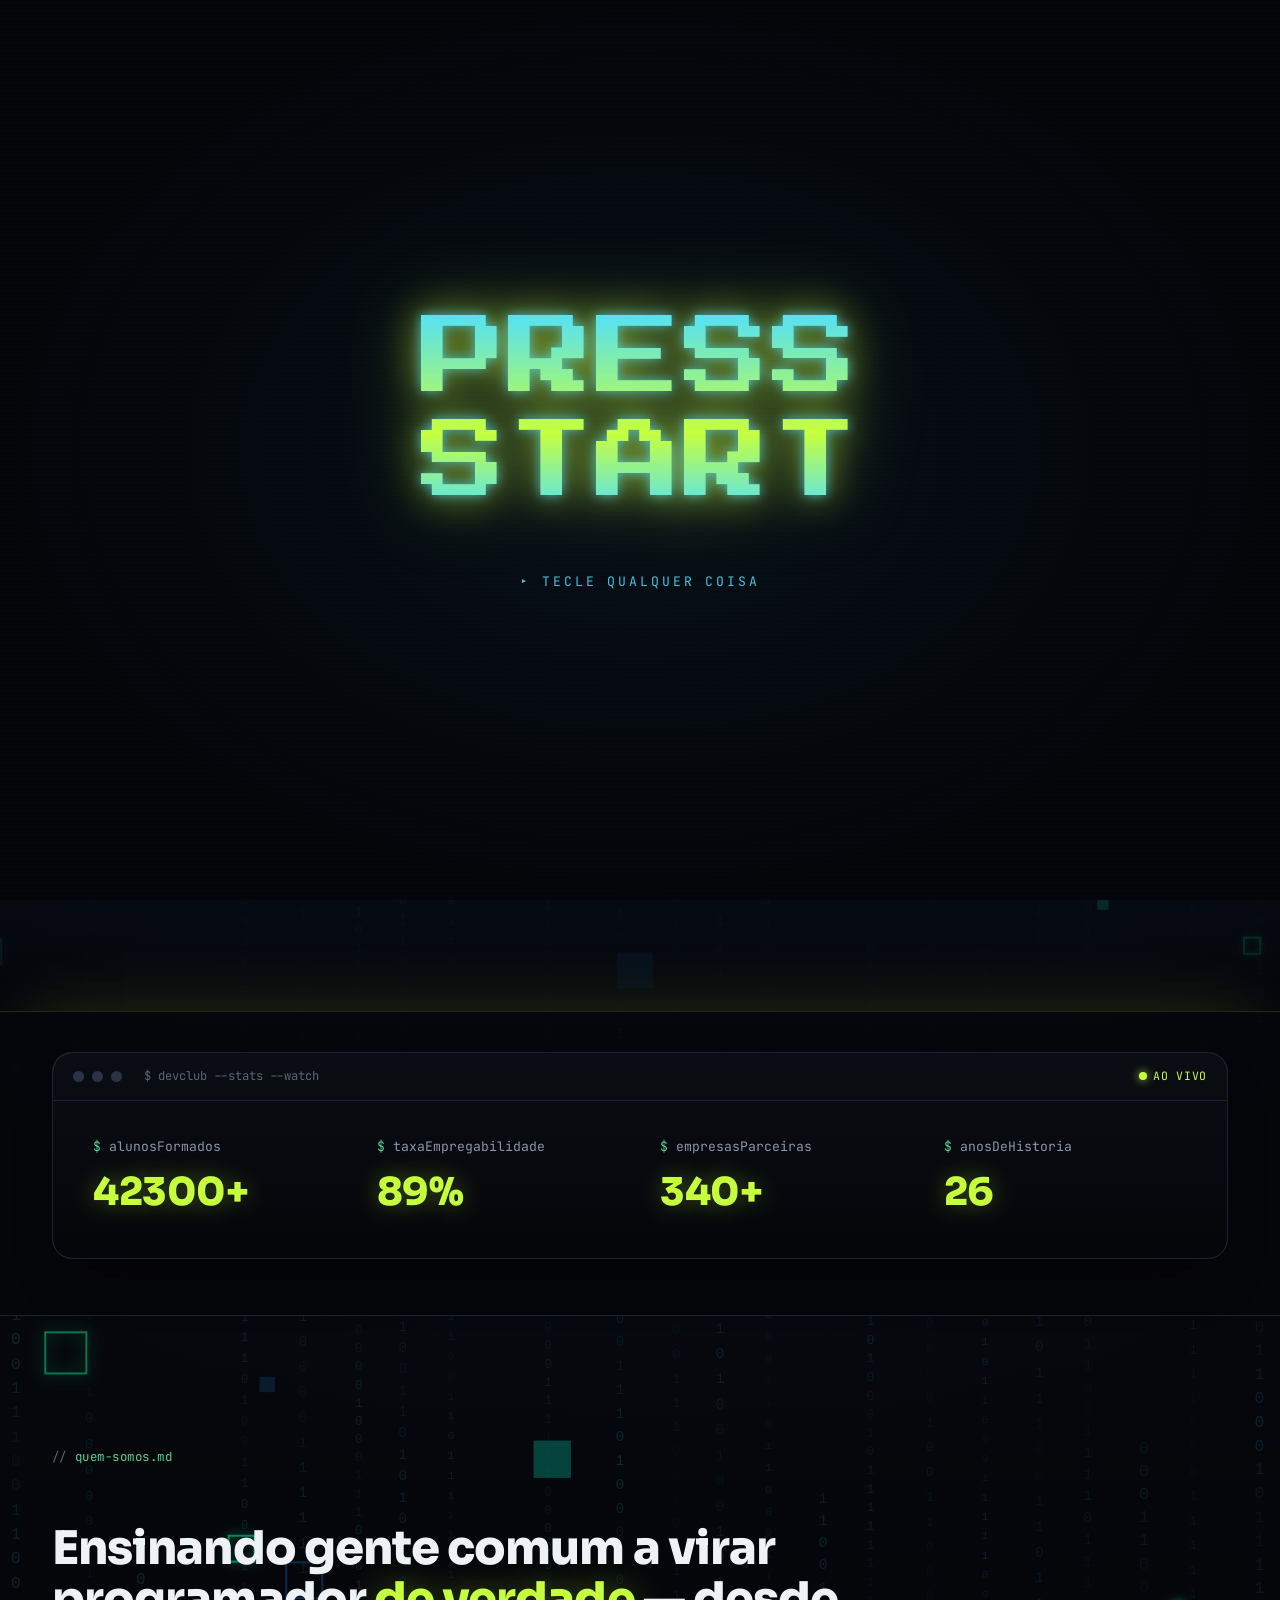
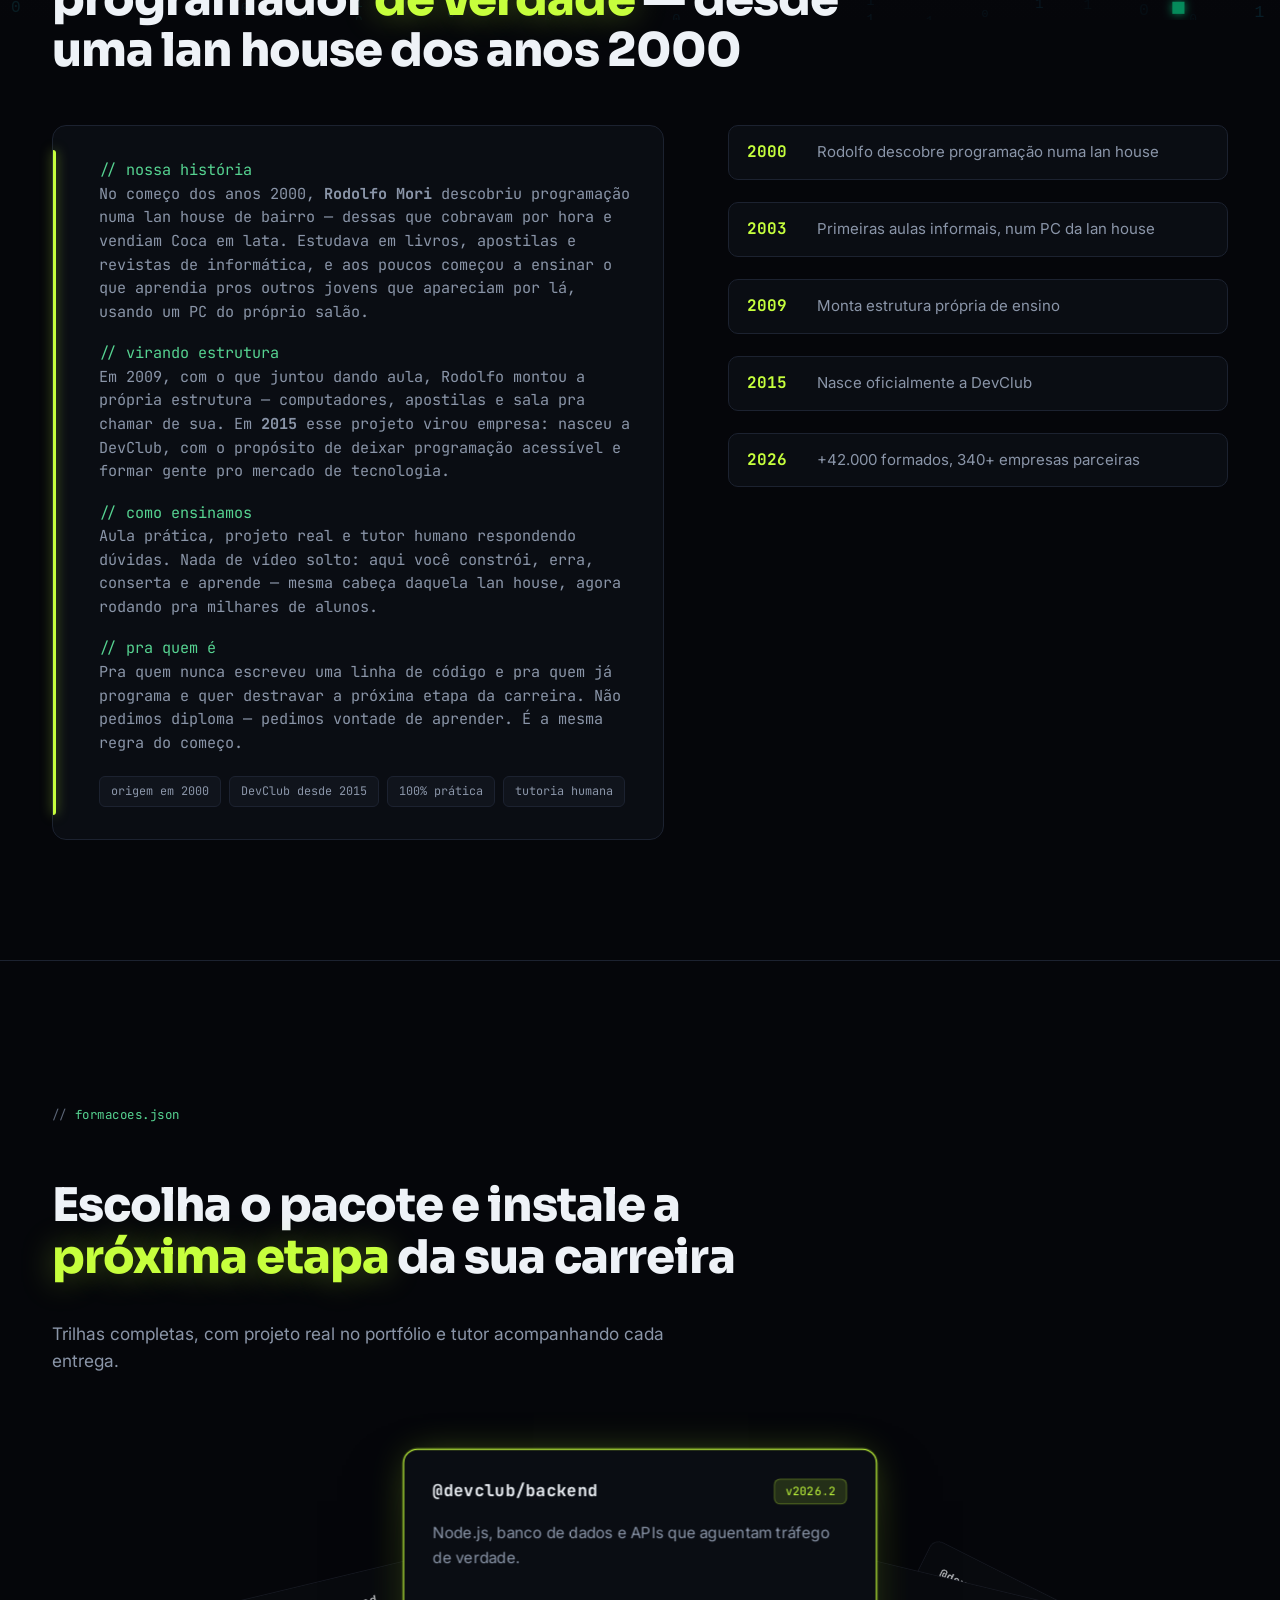
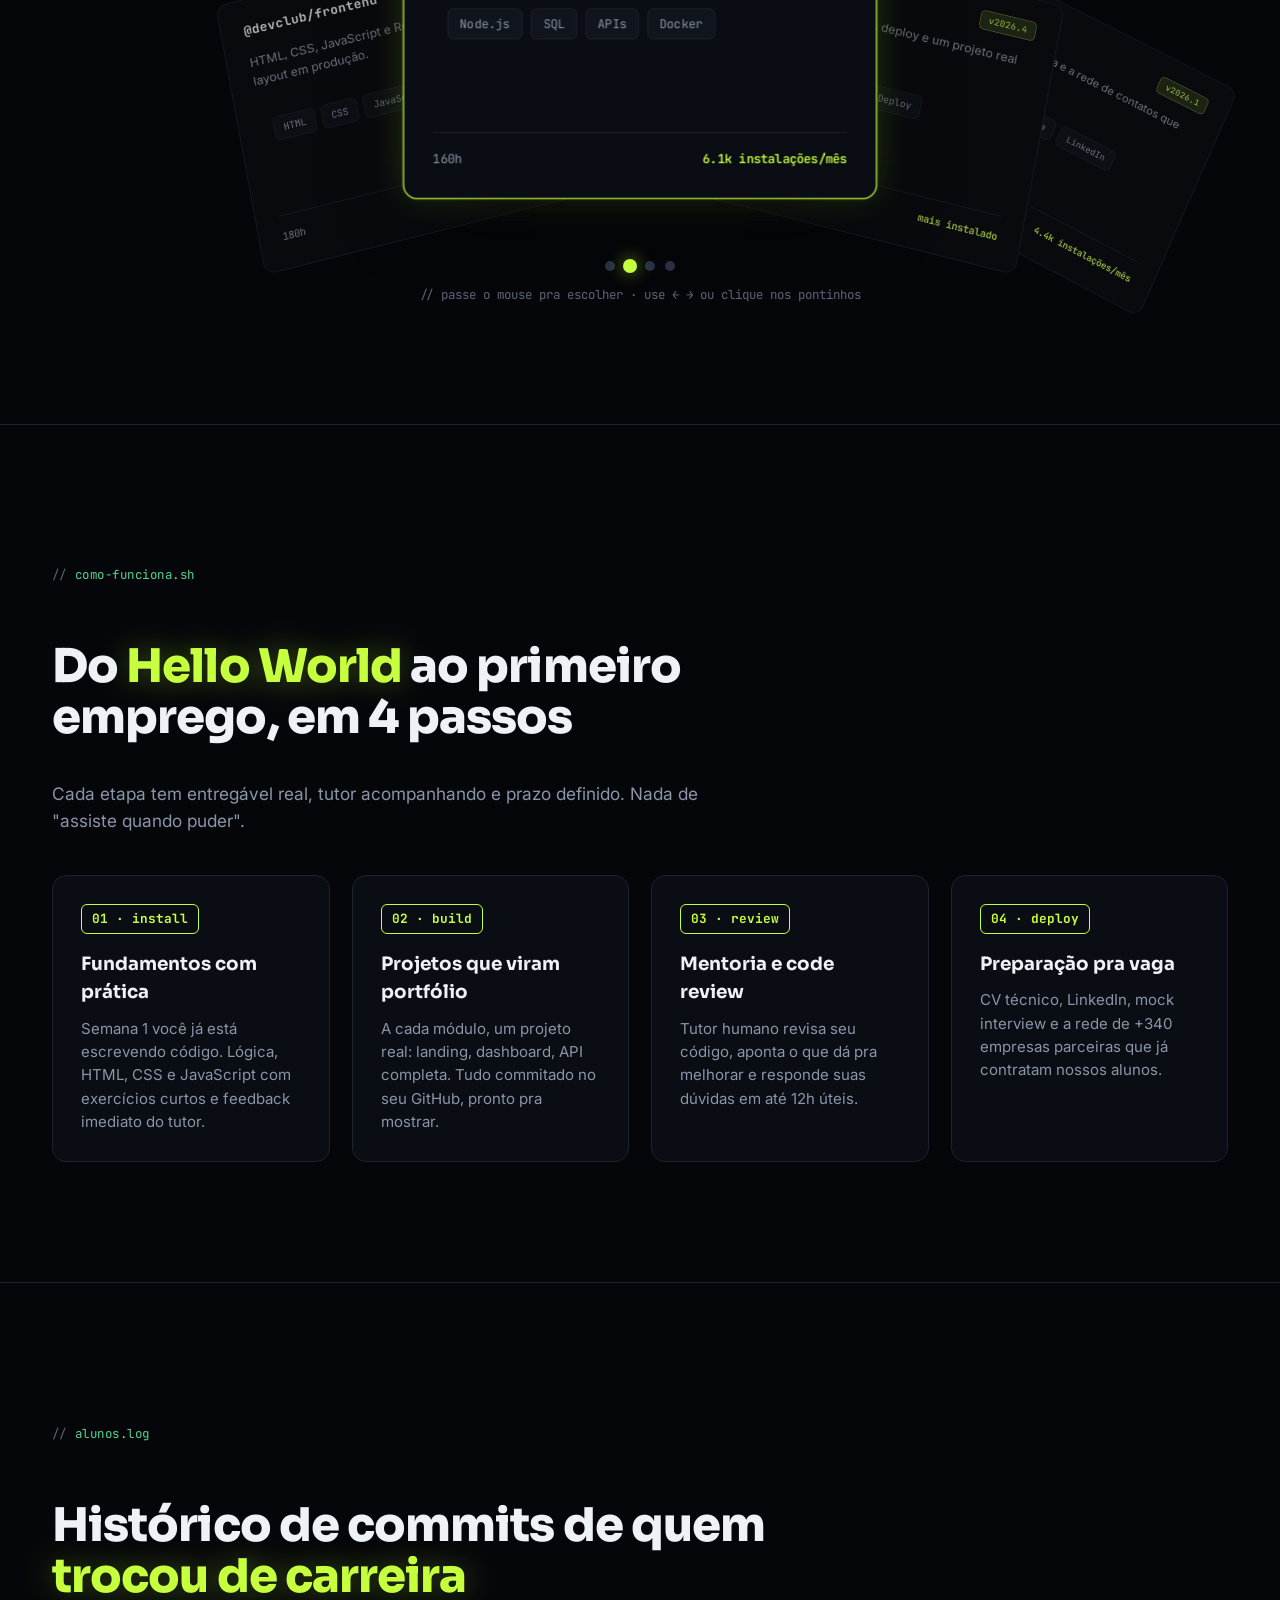
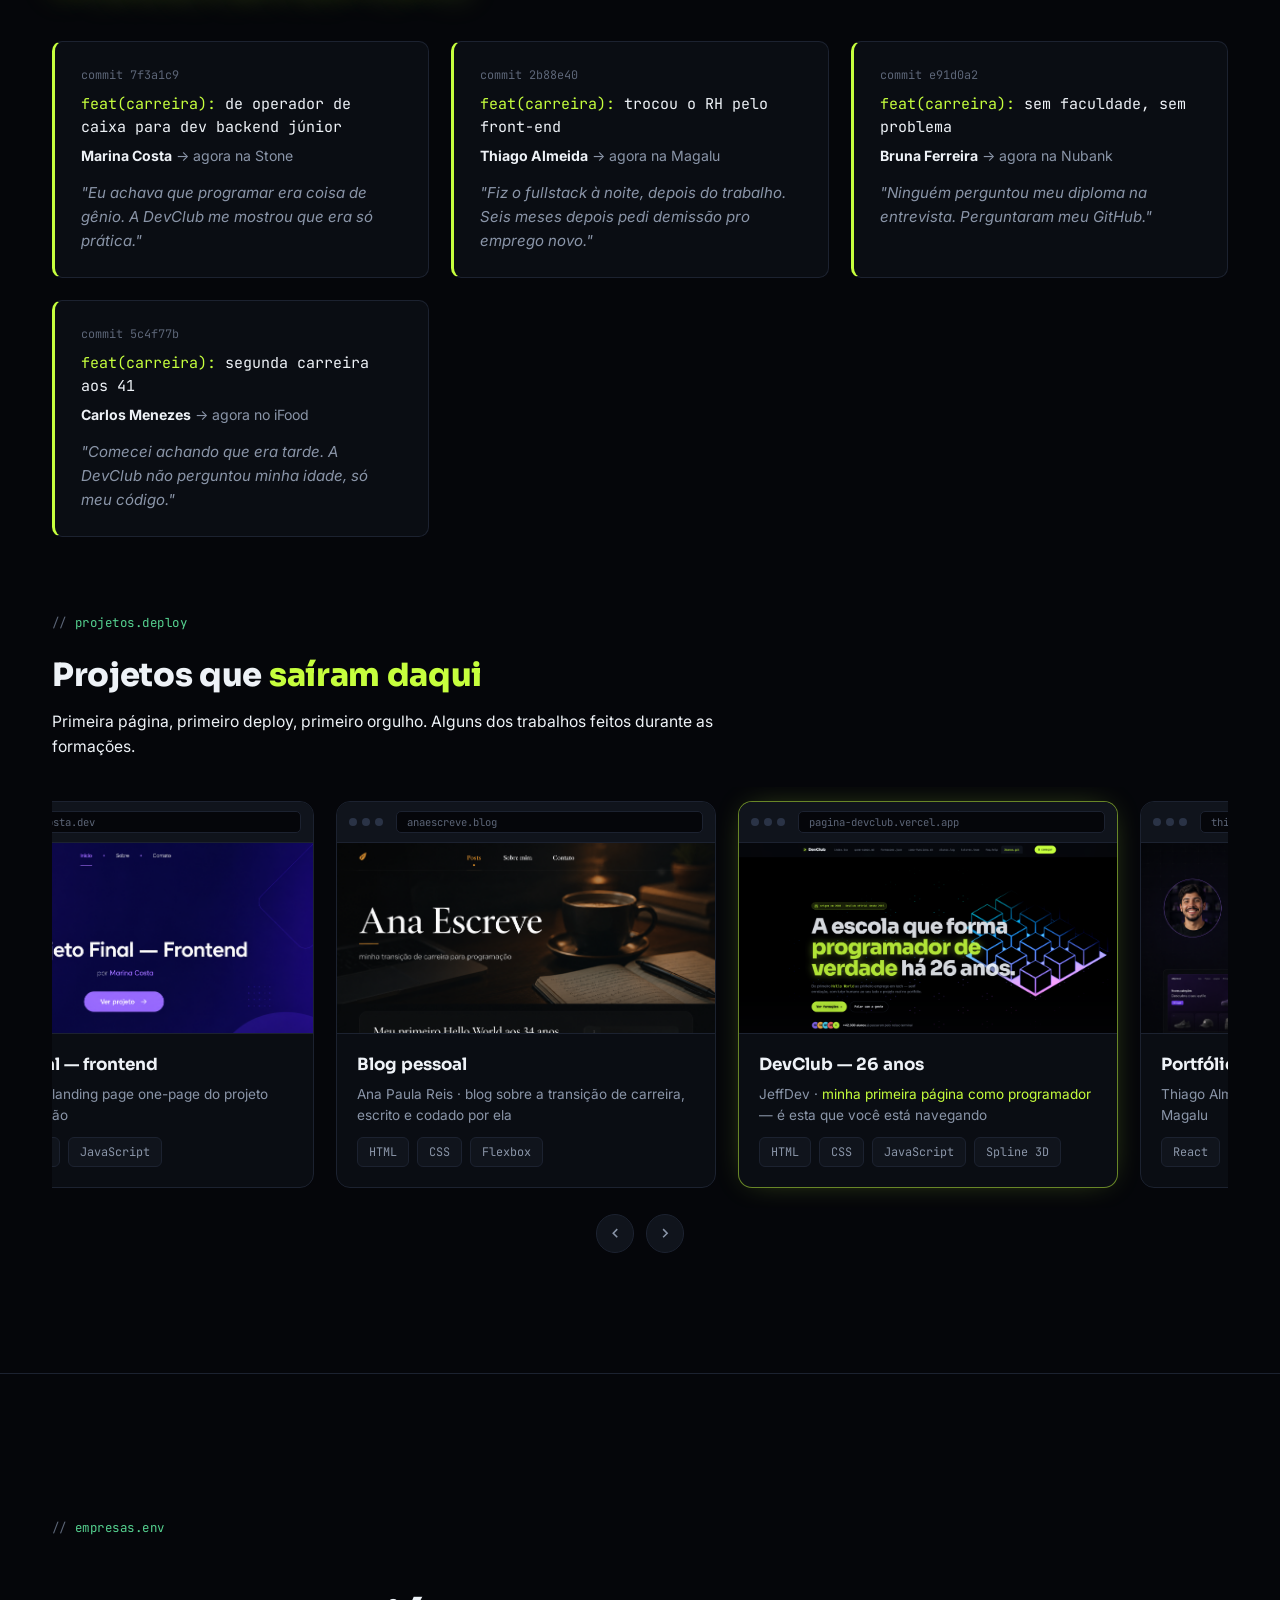
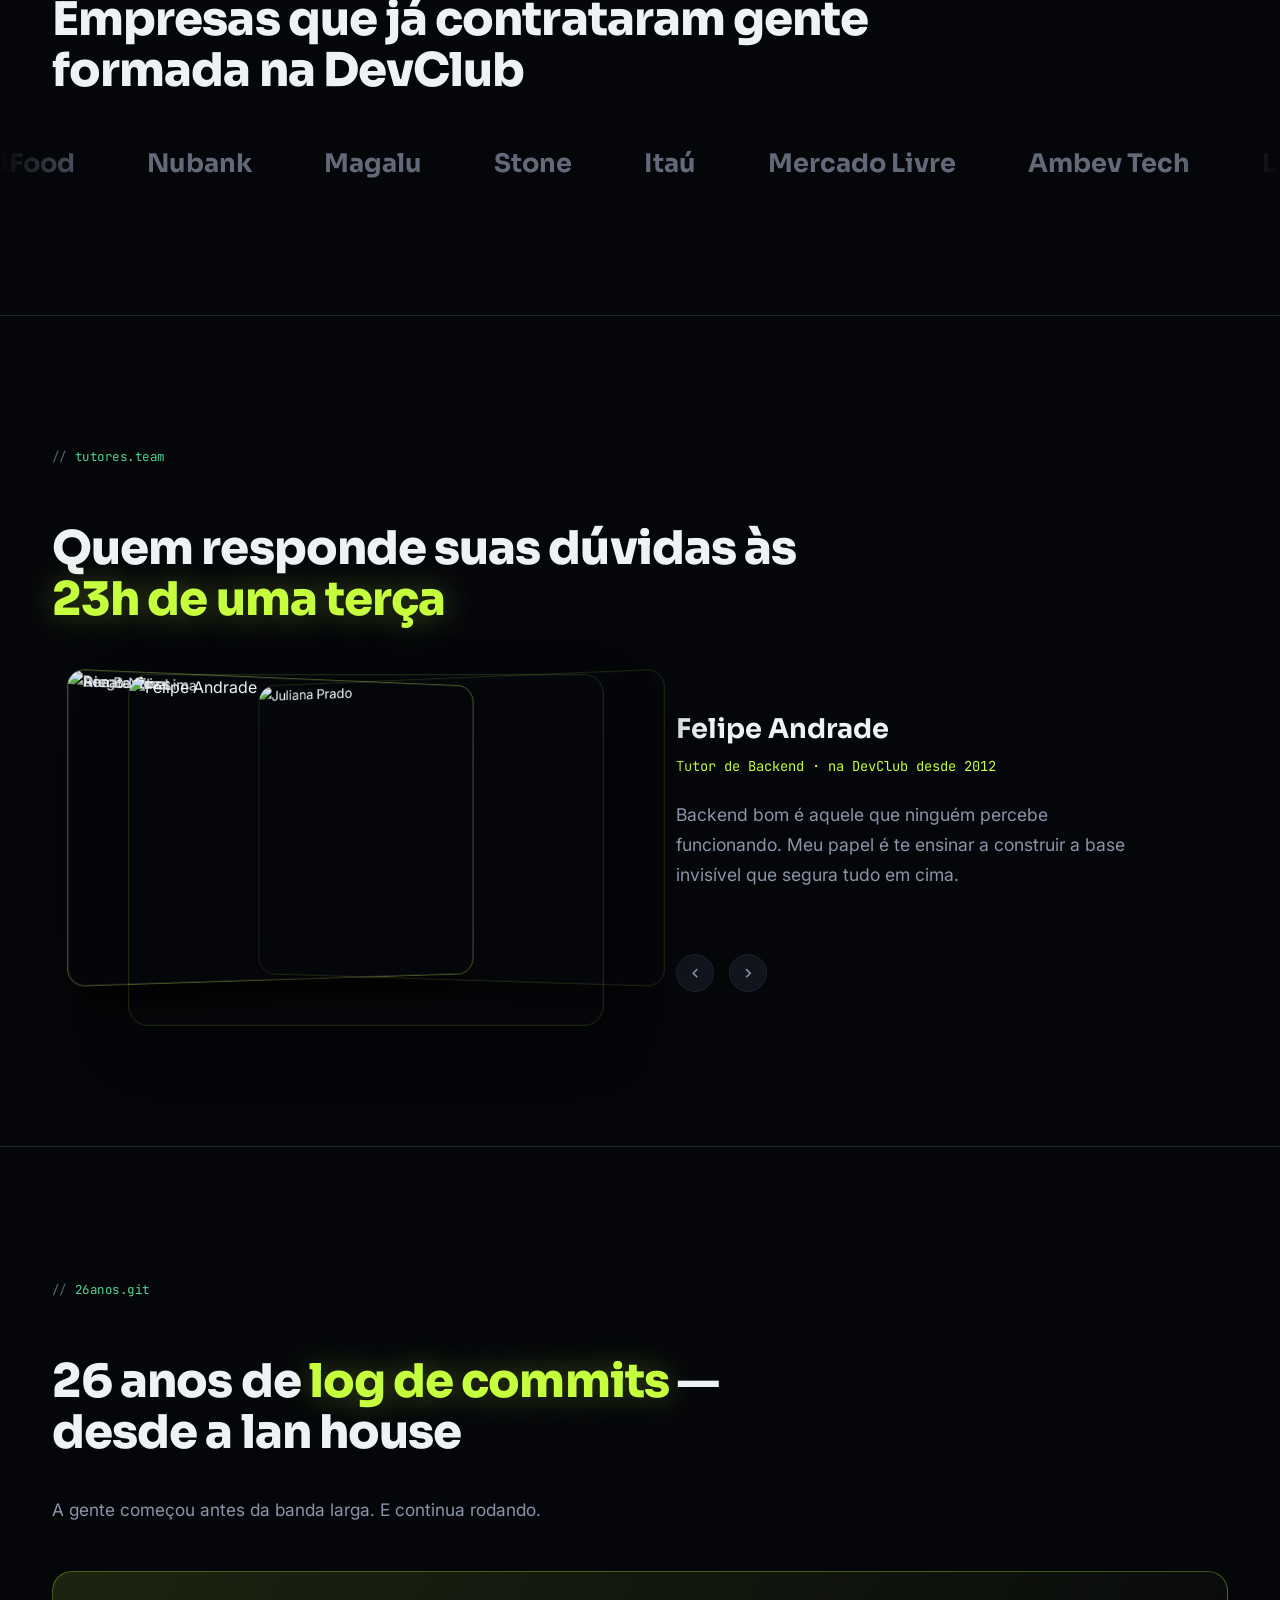
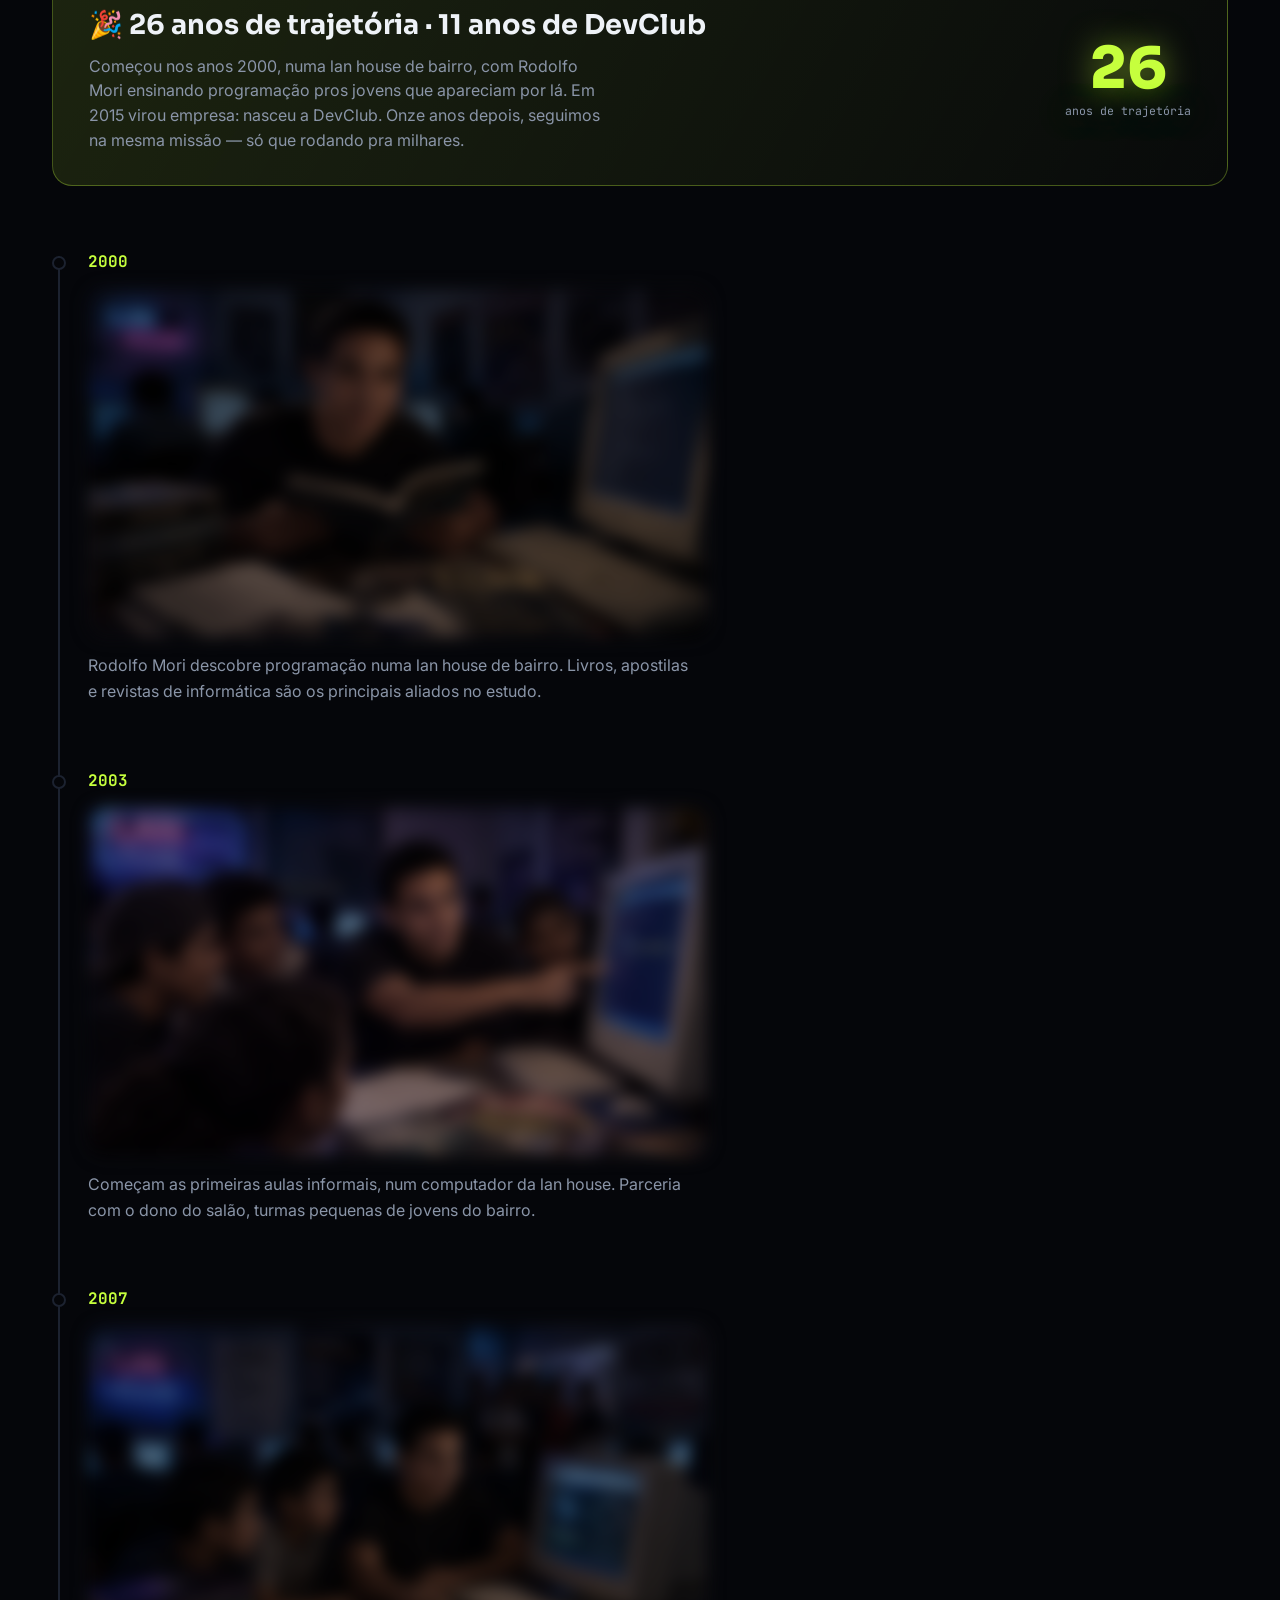
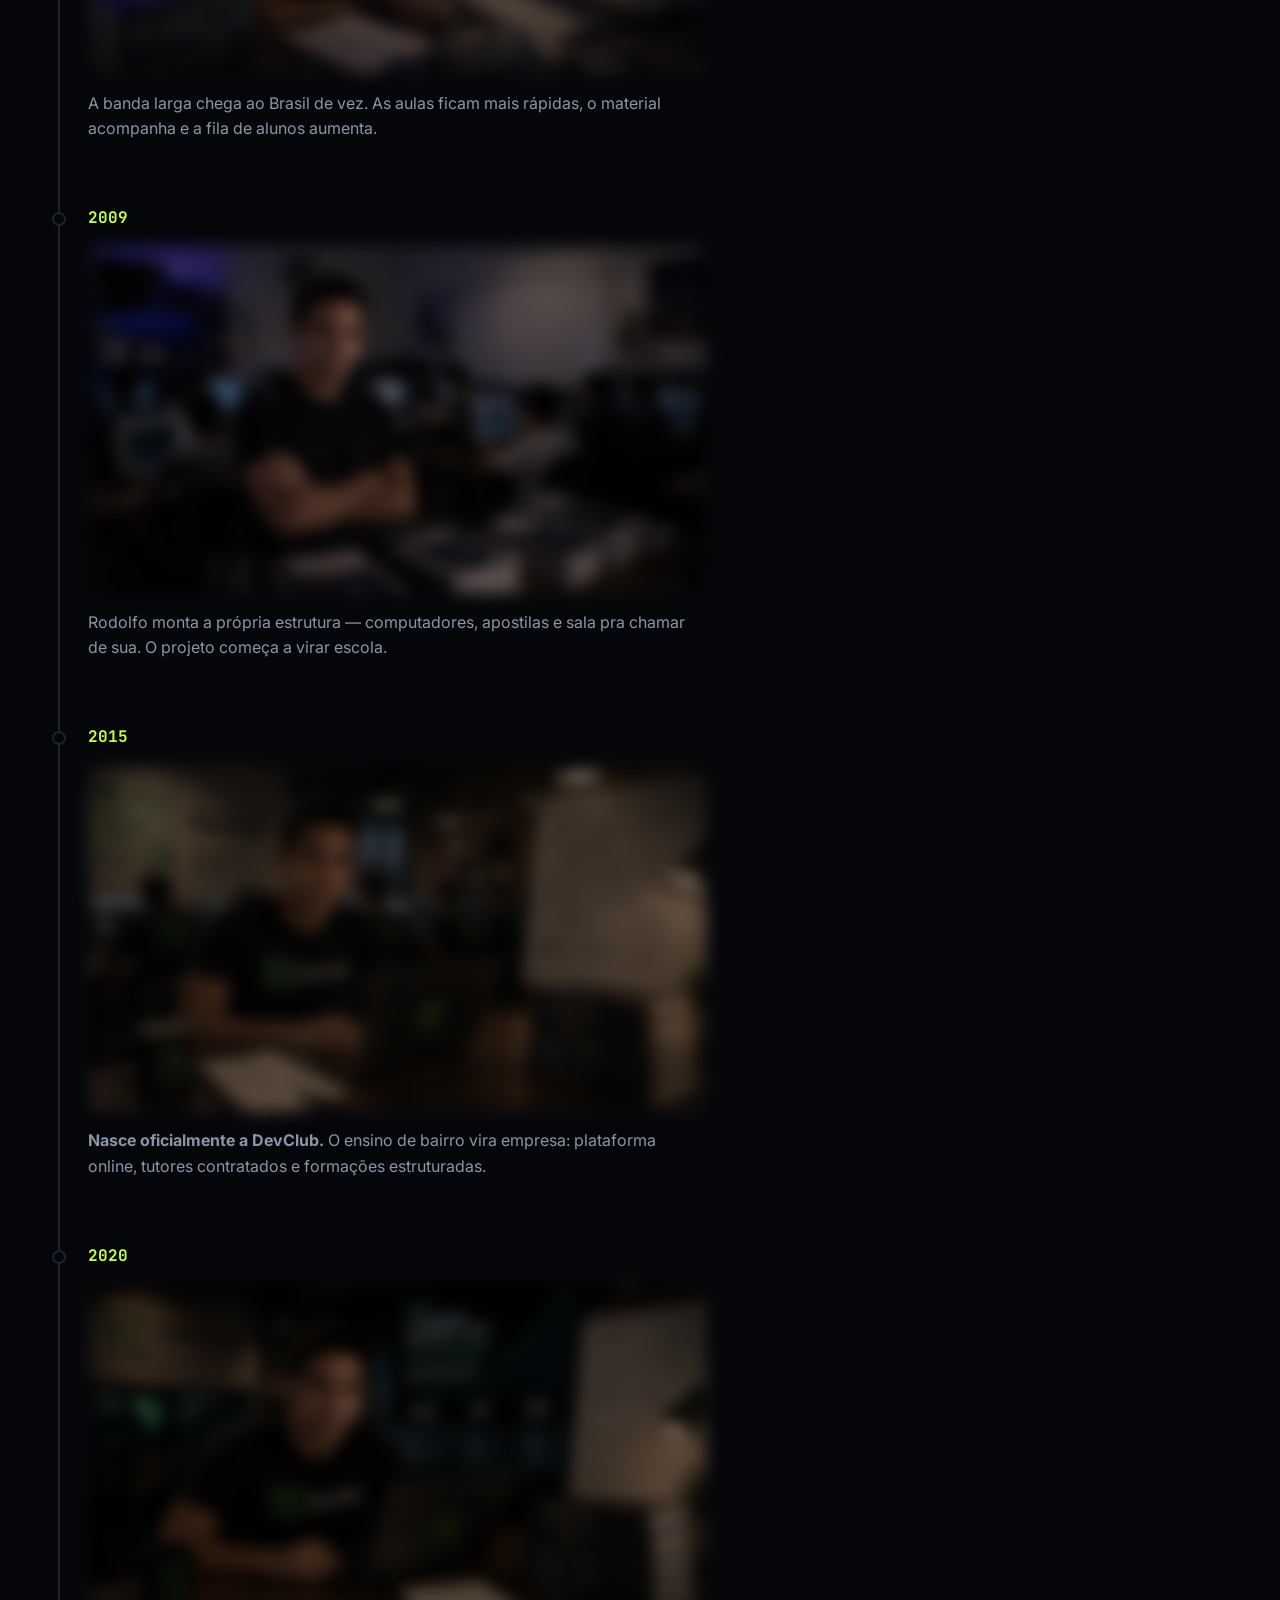
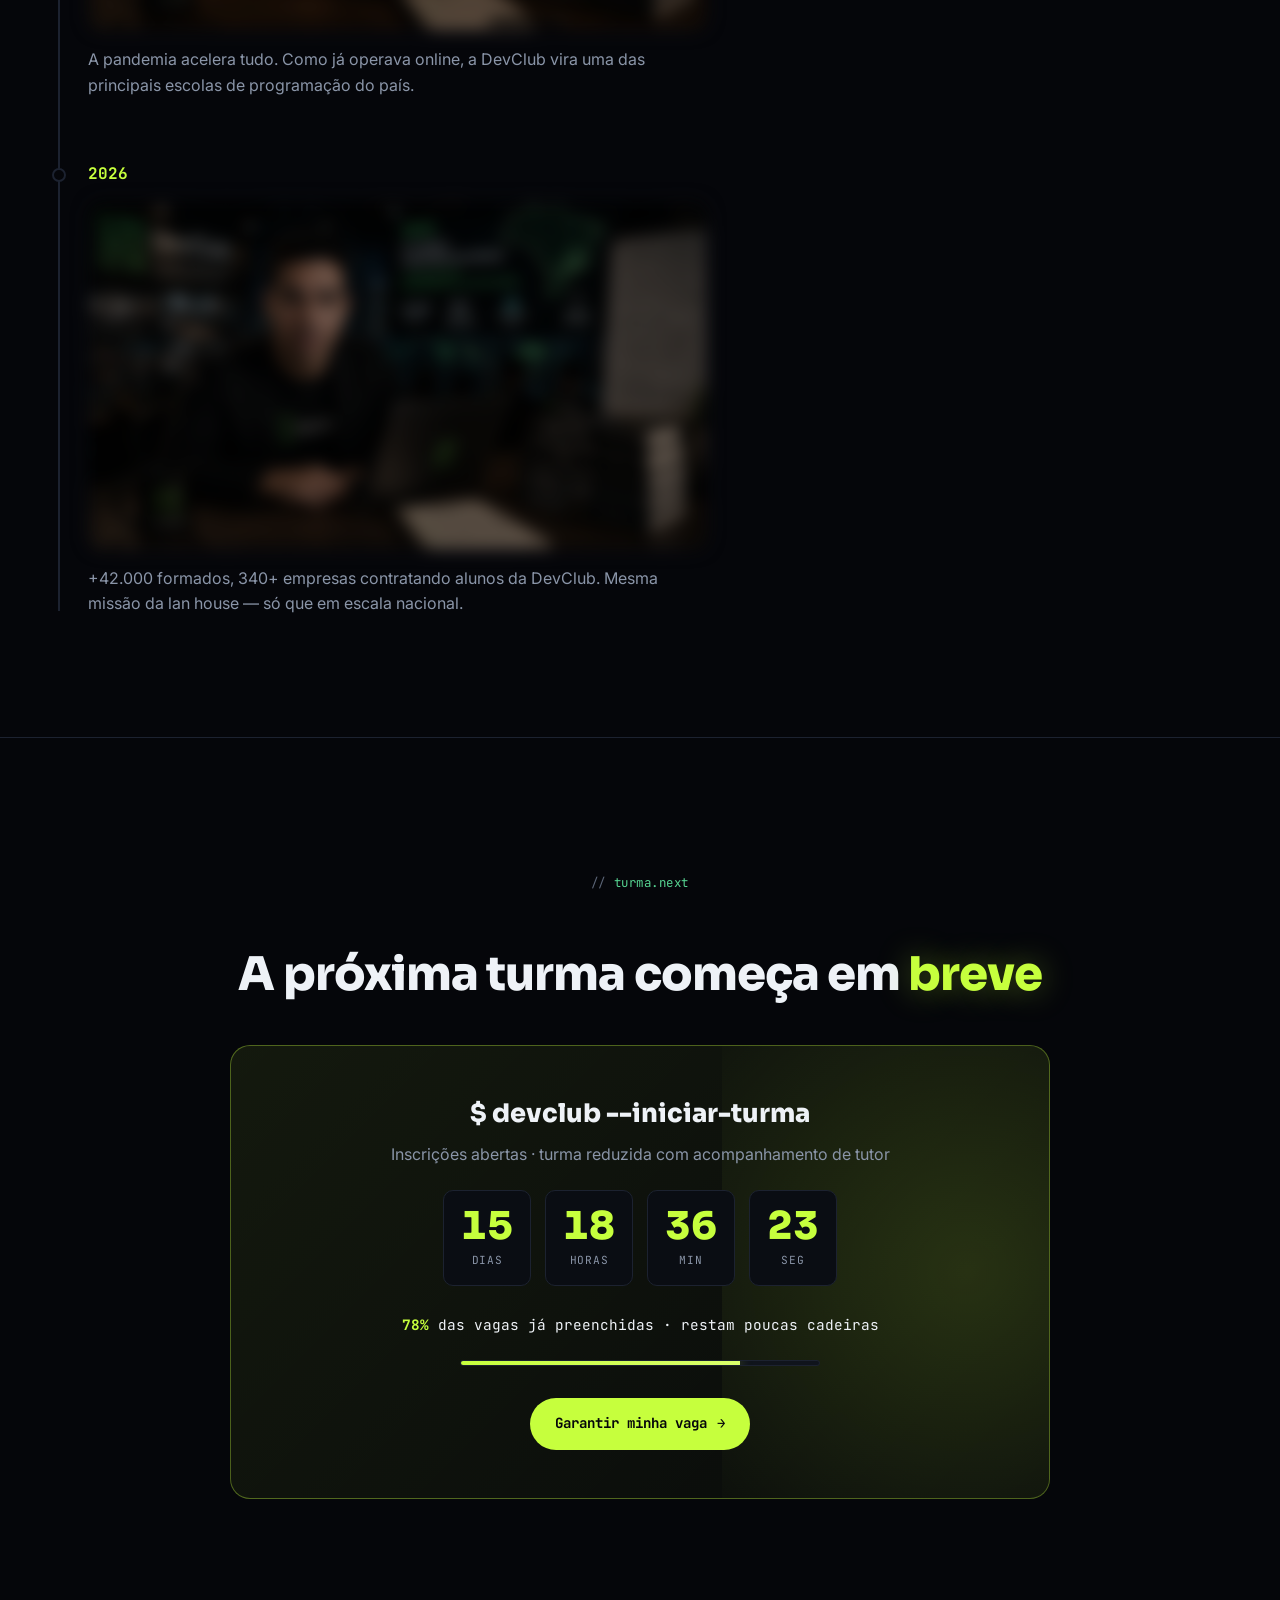
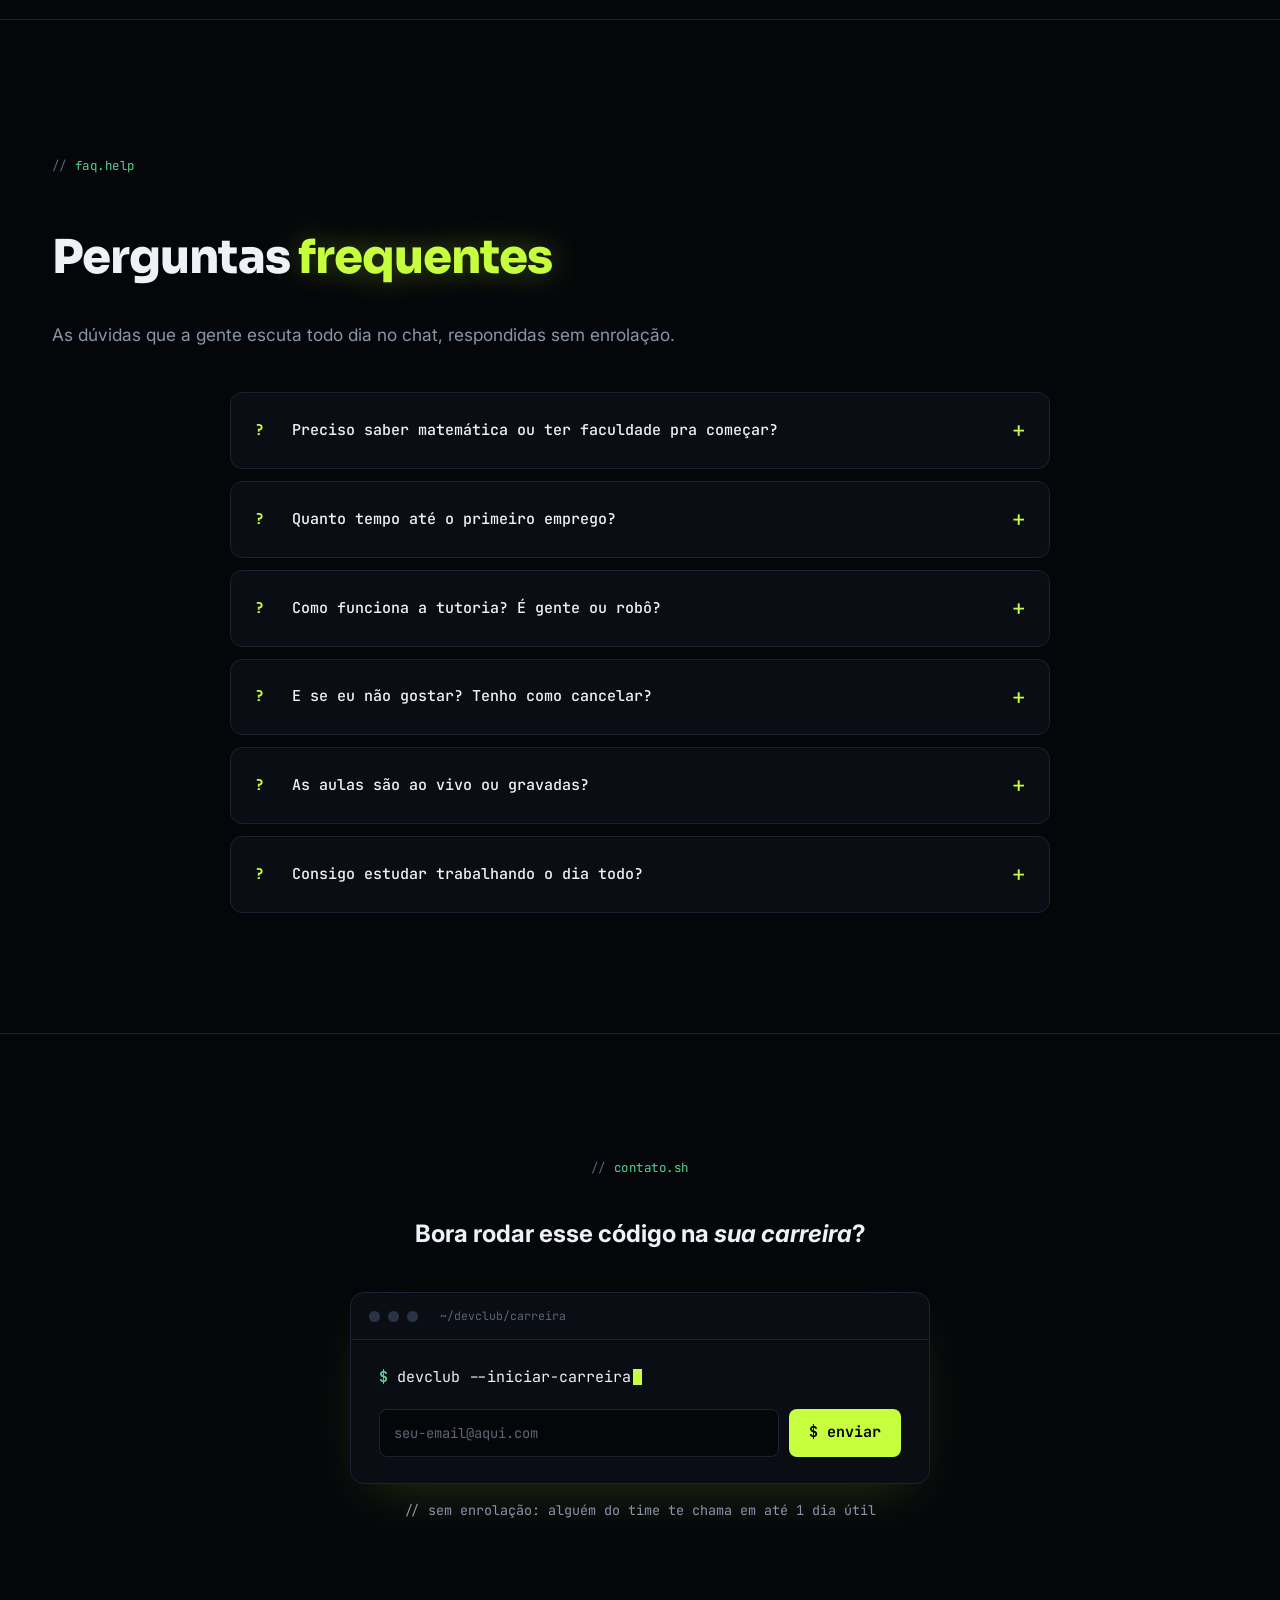
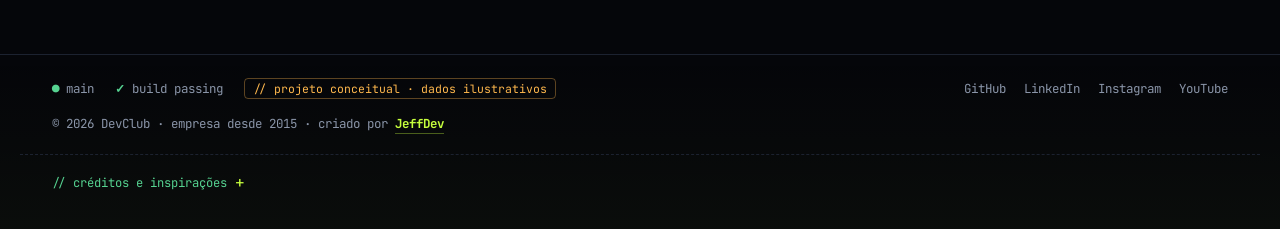
==== commit f2891677: "Carrossel de projetos 100% local — remove dependência do mShots - 6 imagens em assets/projetos/: 5 m" ====
--- a/index.html
+++ b/index.html
@@ -352,7 +352,7 @@
             <div class="proj-window">
               <div class="proj-chrome"><span></span><span></span><span></span><i>marinacosta.dev</i></div>
               <div class="proj-shot">
-                <img src="https://s0.wp.com/mshots/v1/https%3A%2F%2Fhtml5up.net%2Fuploads%2Fdemos%2Fstellar%2F?w=760" alt="Landing page do projeto final da Marina" loading="lazy" draggable="false">
+                <img src="assets/projetos/marina.png" alt="Landing page do projeto final da Marina" loading="lazy" draggable="false">
               </div>
             </div>
             <div class="proj-meta">
@@ -366,7 +366,7 @@
             <div class="proj-window">
               <div class="proj-chrome"><span></span><span></span><span></span><i>anaescreve.blog</i></div>
               <div class="proj-shot">
-                <img src="https://s0.wp.com/mshots/v1/https%3A%2F%2Fhtml5up.net%2Fuploads%2Fdemos%2Fmassively%2F?w=760" alt="Blog pessoal da Ana Paula" loading="lazy" draggable="false">
+                <img src="assets/projetos/ana.png" alt="Blog pessoal da Ana Paula" loading="lazy" draggable="false">
               </div>
             </div>
             <div class="proj-meta">
@@ -380,7 +380,7 @@
             <div class="proj-window">
               <div class="proj-chrome"><span></span><span></span><span></span><i>pagina-devclub.vercel.app</i></div>
               <div class="proj-shot">
-                <img src="https://s0.wp.com/mshots/v1/https%3A%2F%2Fpagina-devclub-eight.vercel.app%2F%3Fnointro%3D1?w=760" alt="A própria página DevClub que você está navegando" loading="lazy" draggable="false">
+                <img src="assets/projetos/devclub.png" alt="A própria página DevClub que você está navegando" loading="lazy" draggable="false">
               </div>
             </div>
             <div class="proj-meta">
@@ -394,7 +394,7 @@
             <div class="proj-window">
               <div class="proj-chrome"><span></span><span></span><span></span><i>thiagoalmeida.dev</i></div>
               <div class="proj-shot">
-                <img src="https://s0.wp.com/mshots/v1/https%3A%2F%2Fhtml5up.net%2Fuploads%2Fdemos%2Fdimension%2F?w=760" alt="Portfólio pessoal do Thiago" loading="lazy" draggable="false">
+                <img src="assets/projetos/thiago.png" alt="Portfólio pessoal do Thiago" loading="lazy" draggable="false">
               </div>
             </div>
             <div class="proj-meta">
@@ -408,7 +408,7 @@
             <div class="proj-window">
               <div class="proj-chrome"><span></span><span></span><span></span><i>findash.app</i></div>
               <div class="proj-shot">
-                <img src="https://s0.wp.com/mshots/v1/https%3A%2F%2Fhtml5up.net%2Fuploads%2Fdemos%2Fhyperspace%2F?w=760" alt="One-page do app de finanças da Bruna" loading="lazy" draggable="false">
+                <img src="assets/projetos/bruna.png" alt="One-page do app de finanças da Bruna" loading="lazy" draggable="false">
               </div>
             </div>
             <div class="proj-meta">
@@ -422,7 +422,7 @@
             <div class="proj-window">
               <div class="proj-chrome"><span></span><span></span><span></span><i>modavila.shop</i></div>
               <div class="proj-shot">
-                <img src="https://s0.wp.com/mshots/v1/https%3A%2F%2Fhtml5up.net%2Fuploads%2Fdemos%2Fphantom%2F?w=760" alt="Vitrine em grid da loja Moda Vila" loading="lazy" draggable="false">
+                <img src="assets/projetos/carlos.png" alt="Vitrine em grid da loja Moda Vila" loading="lazy" draggable="false">
               </div>
             </div>
             <div class="proj-meta">
@@ -710,7 +710,7 @@
       CardStack e Testimonials adaptados de <a href="https://ui.aceternity.com" target="_blank" rel="noopener">ui.aceternity.com</a> e
       <a href="https://codepen.io/Northstrix/pen/QwWoYzZ" target="_blank" rel="noopener">Northstrix/CodePen</a> ·
       Ícones da tela pixel PRESS START inspirados em fontes retrô ·
-      Capturas dos projetos ilustrativos: demos de <a href="https://html5up.net" target="_blank" rel="noopener">HTML5UP</a> (CC BY 3.0) via <a href="https://developer.wordpress.com/docs/site-previews/" target="_blank" rel="noopener">mShots</a> ·
+      Capturas dos projetos dos alunos: mockups ilustrativos gerados por IA ·
       <b>Código completo:</b> <a href="https://github.com/NaBala15/pagina-devclub" target="_blank" rel="noopener">github.com/NaBala15/pagina-devclub</a>
     </p>
     <p class="disclaimer">
@@ -719,6 +719,6 @@
   </details>
 </footer>
 
-<script src="js/script.js?v=2026-projetos3"></script>
+<script src="js/script.js?v=2026-local-shots"></script>
 </body>
 </html>
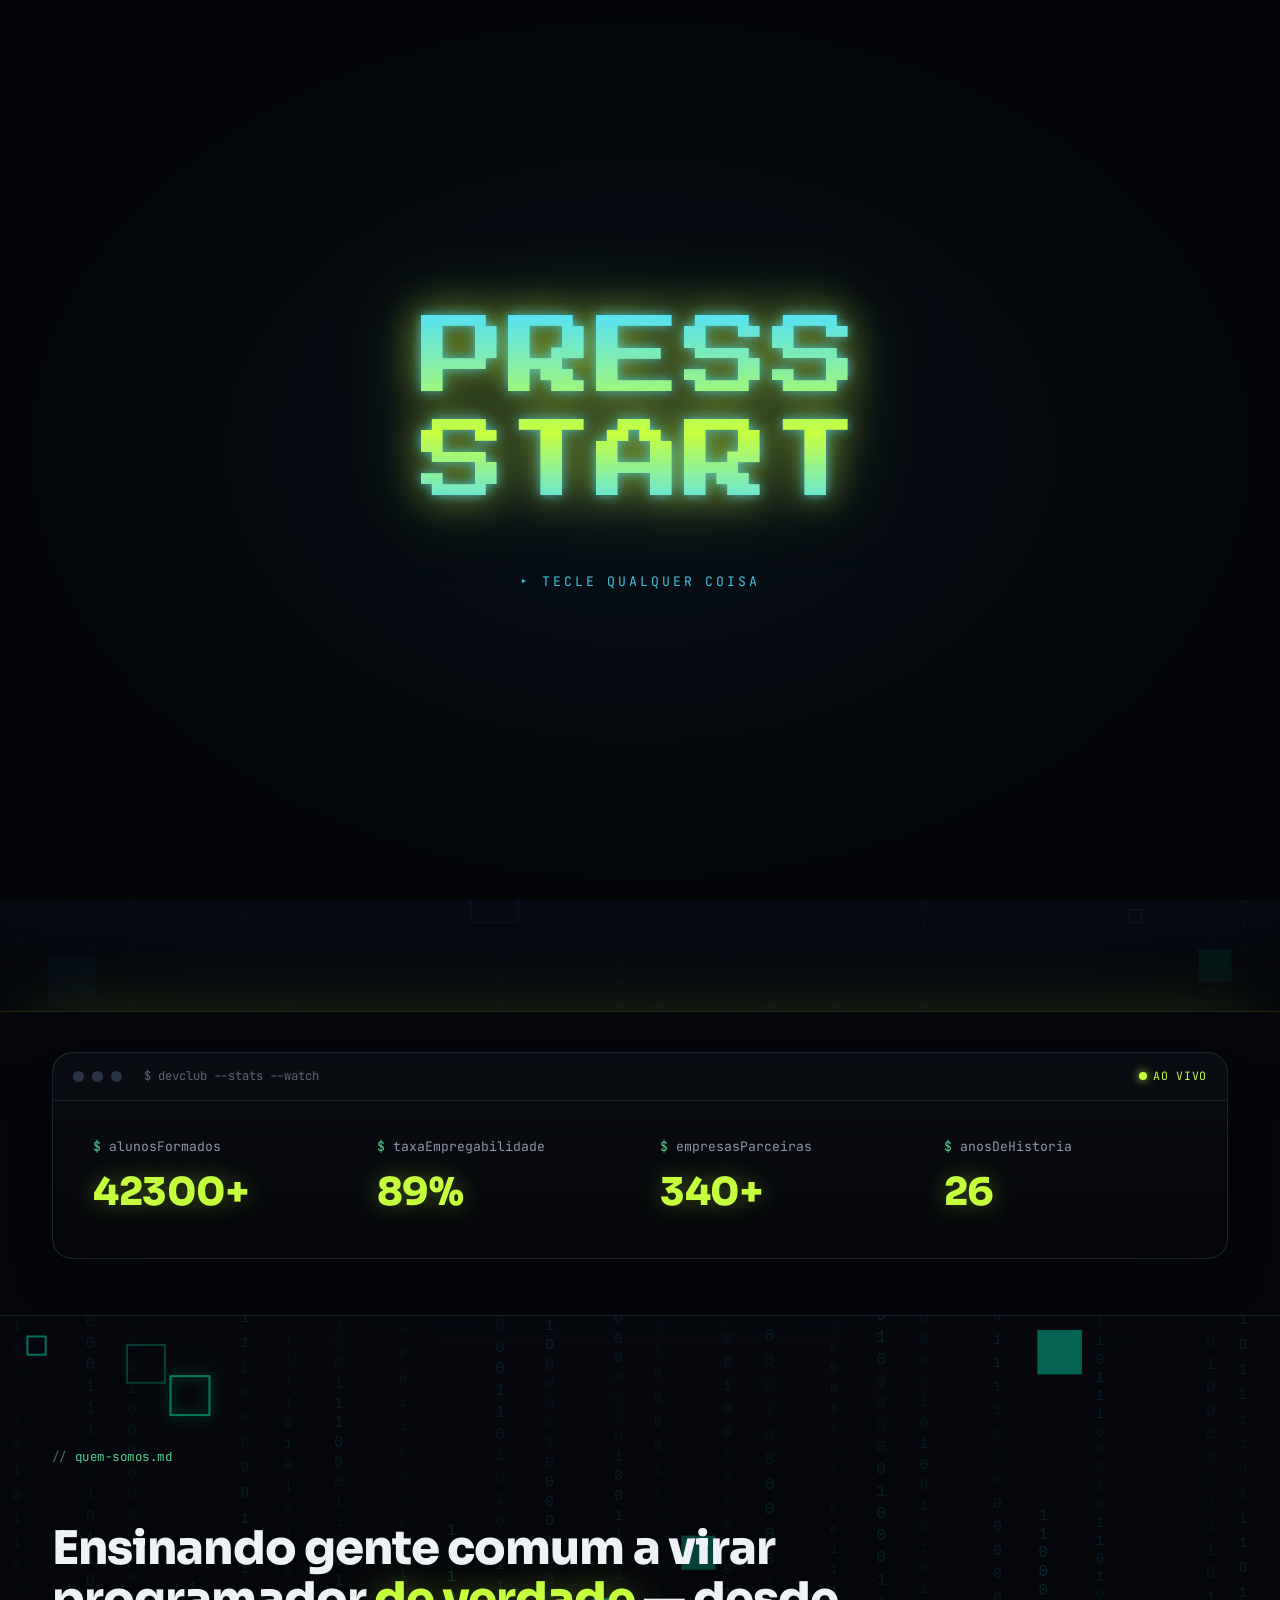
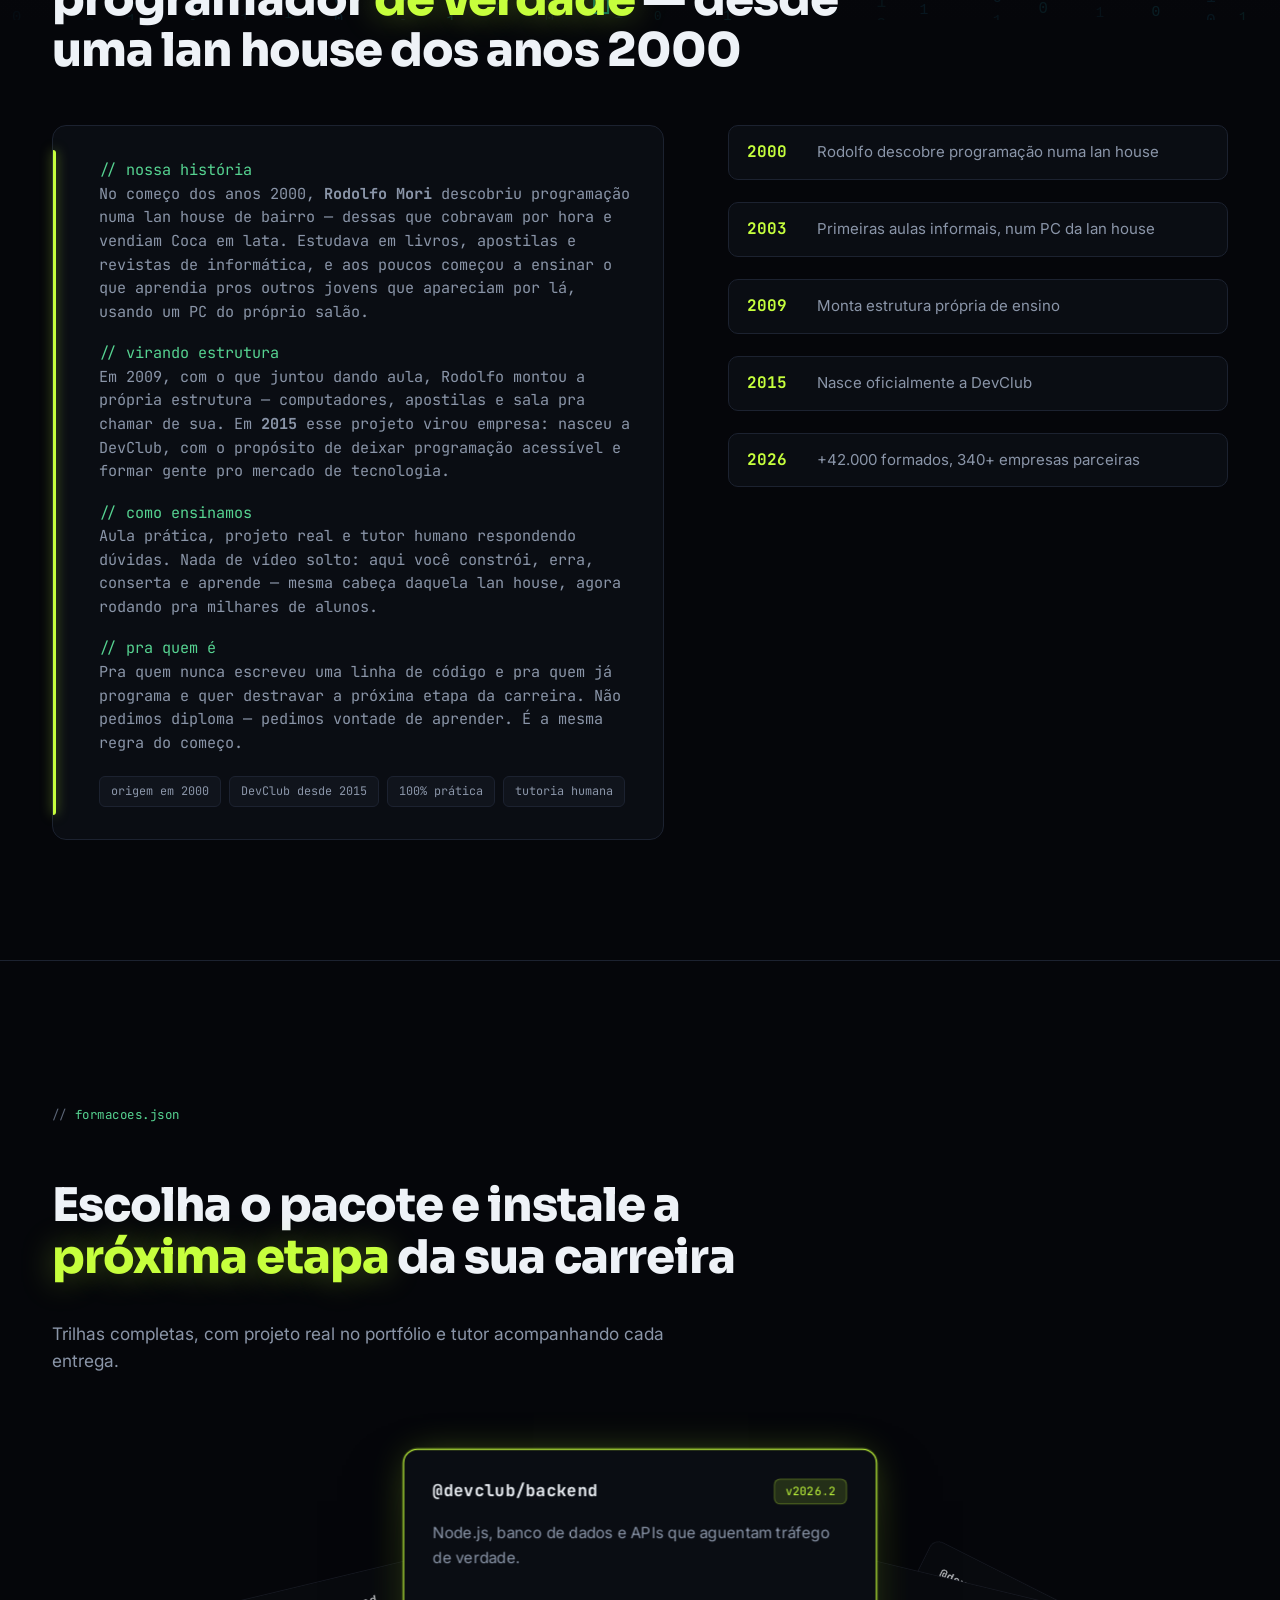
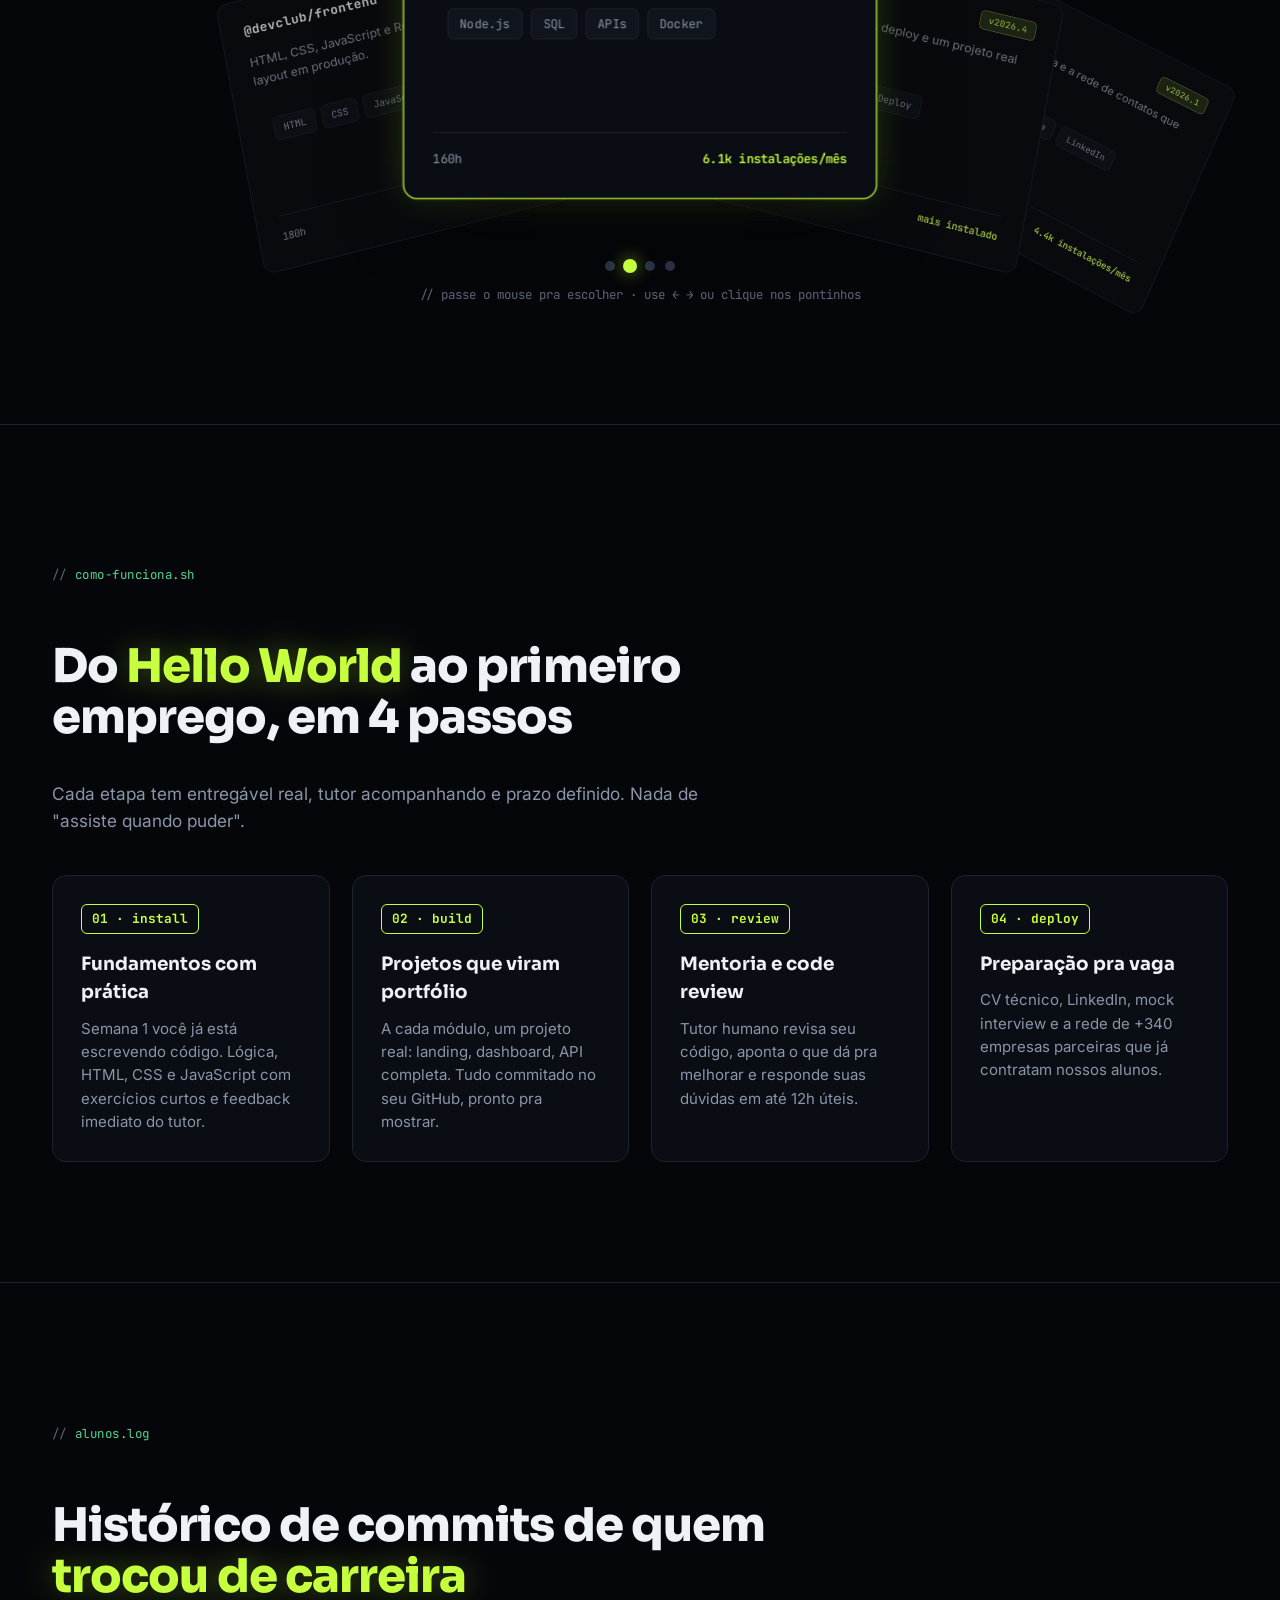
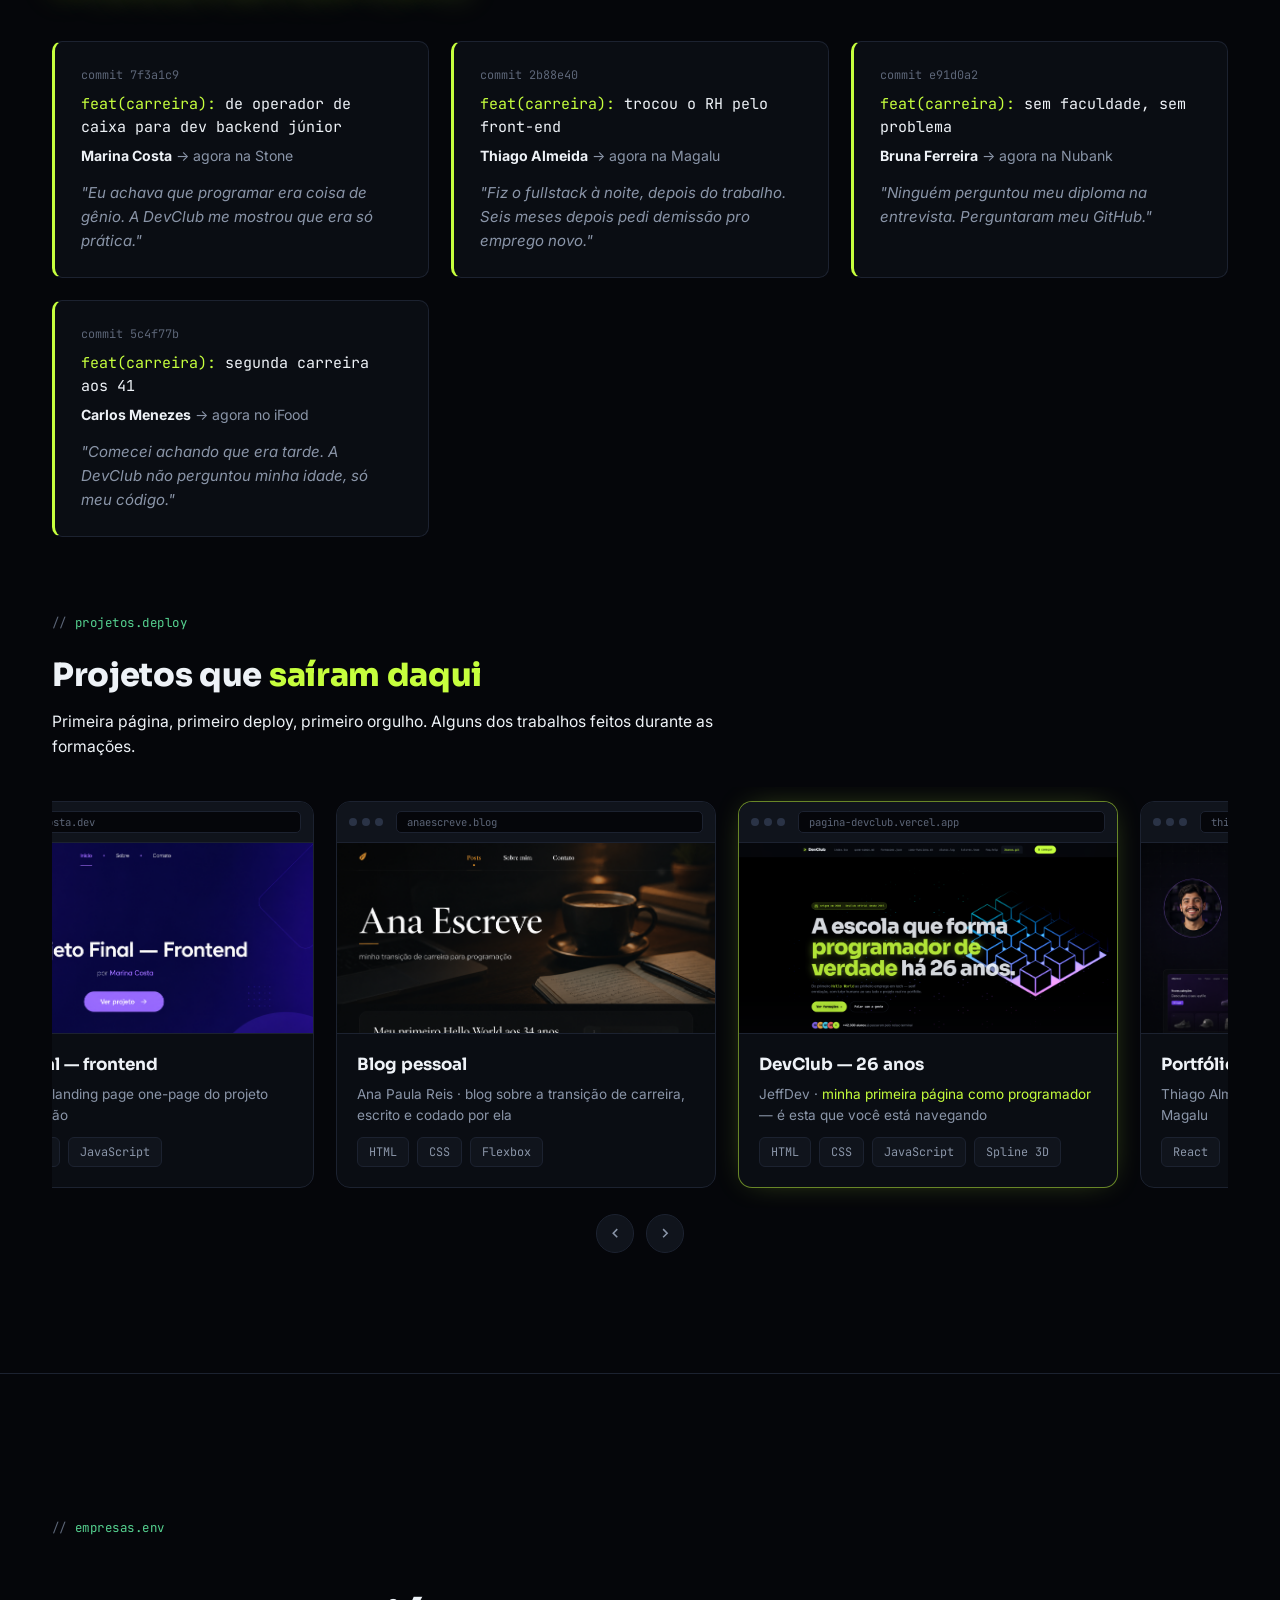
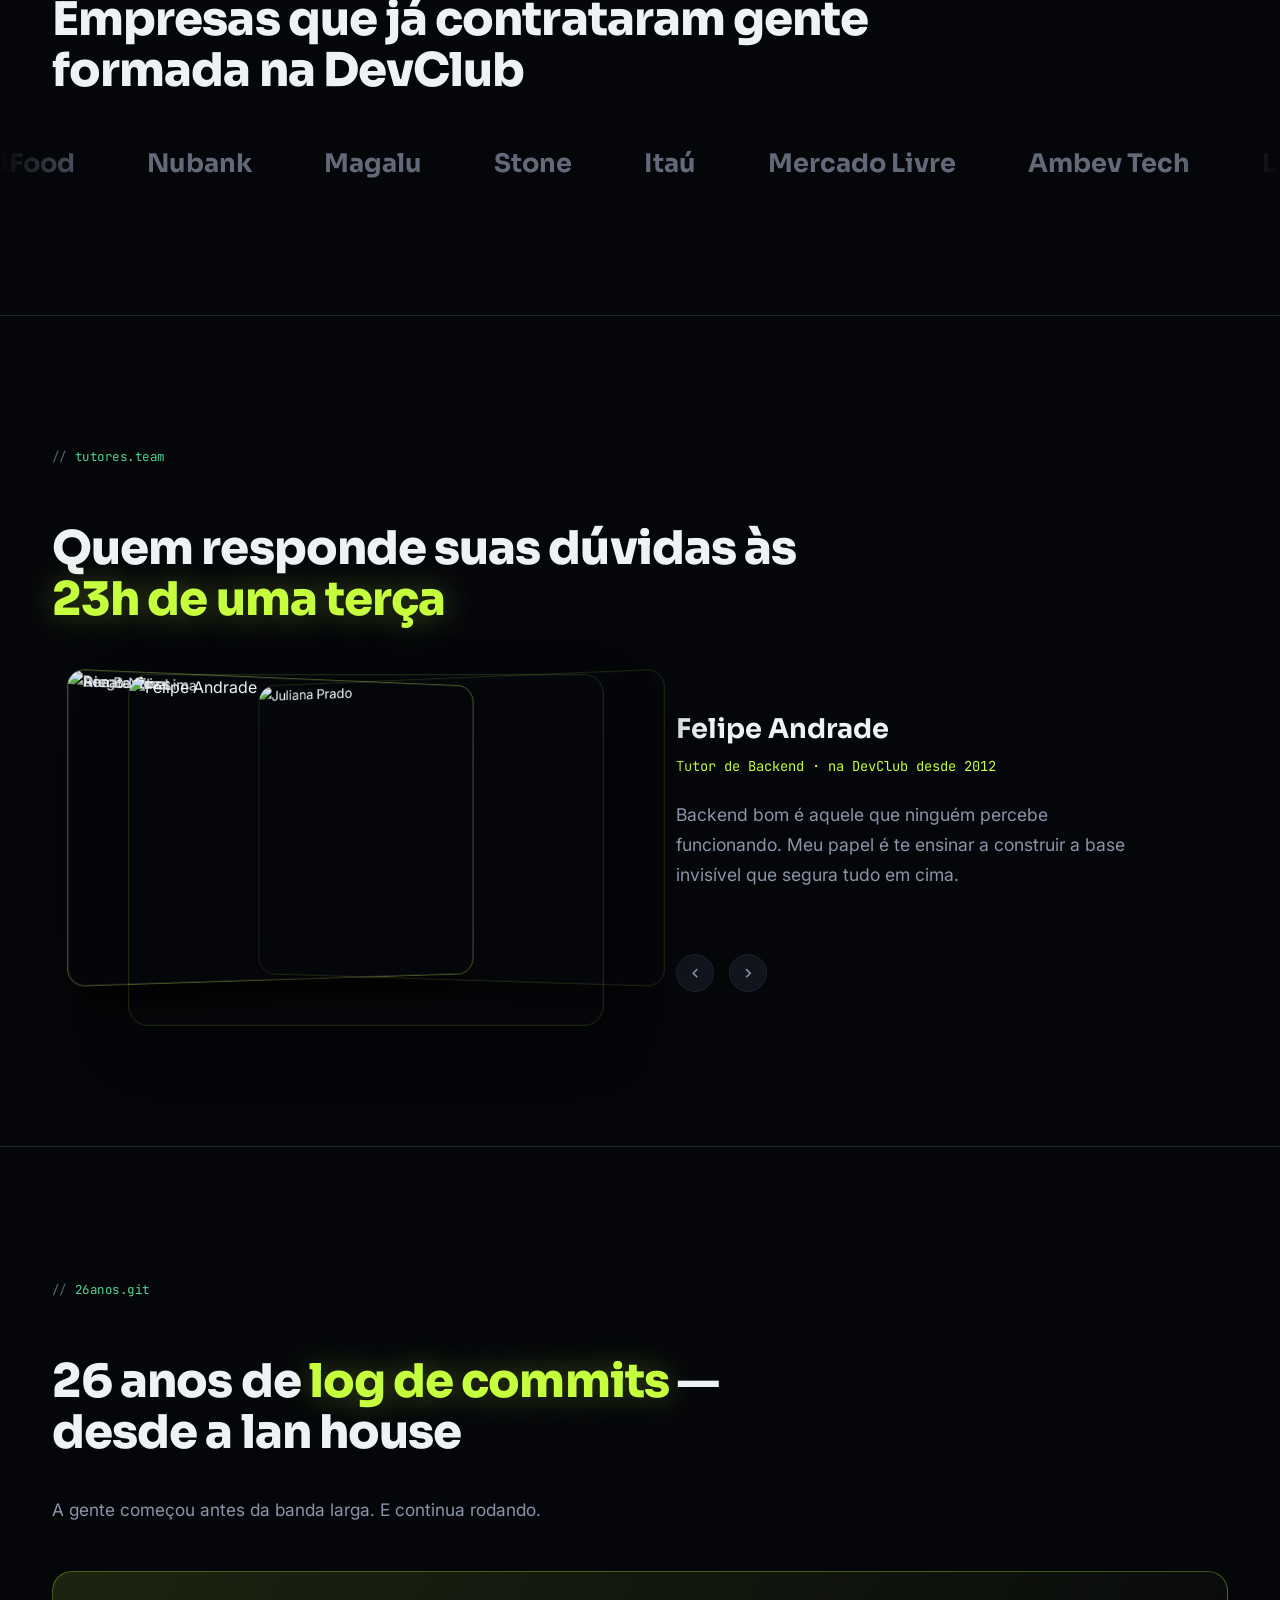
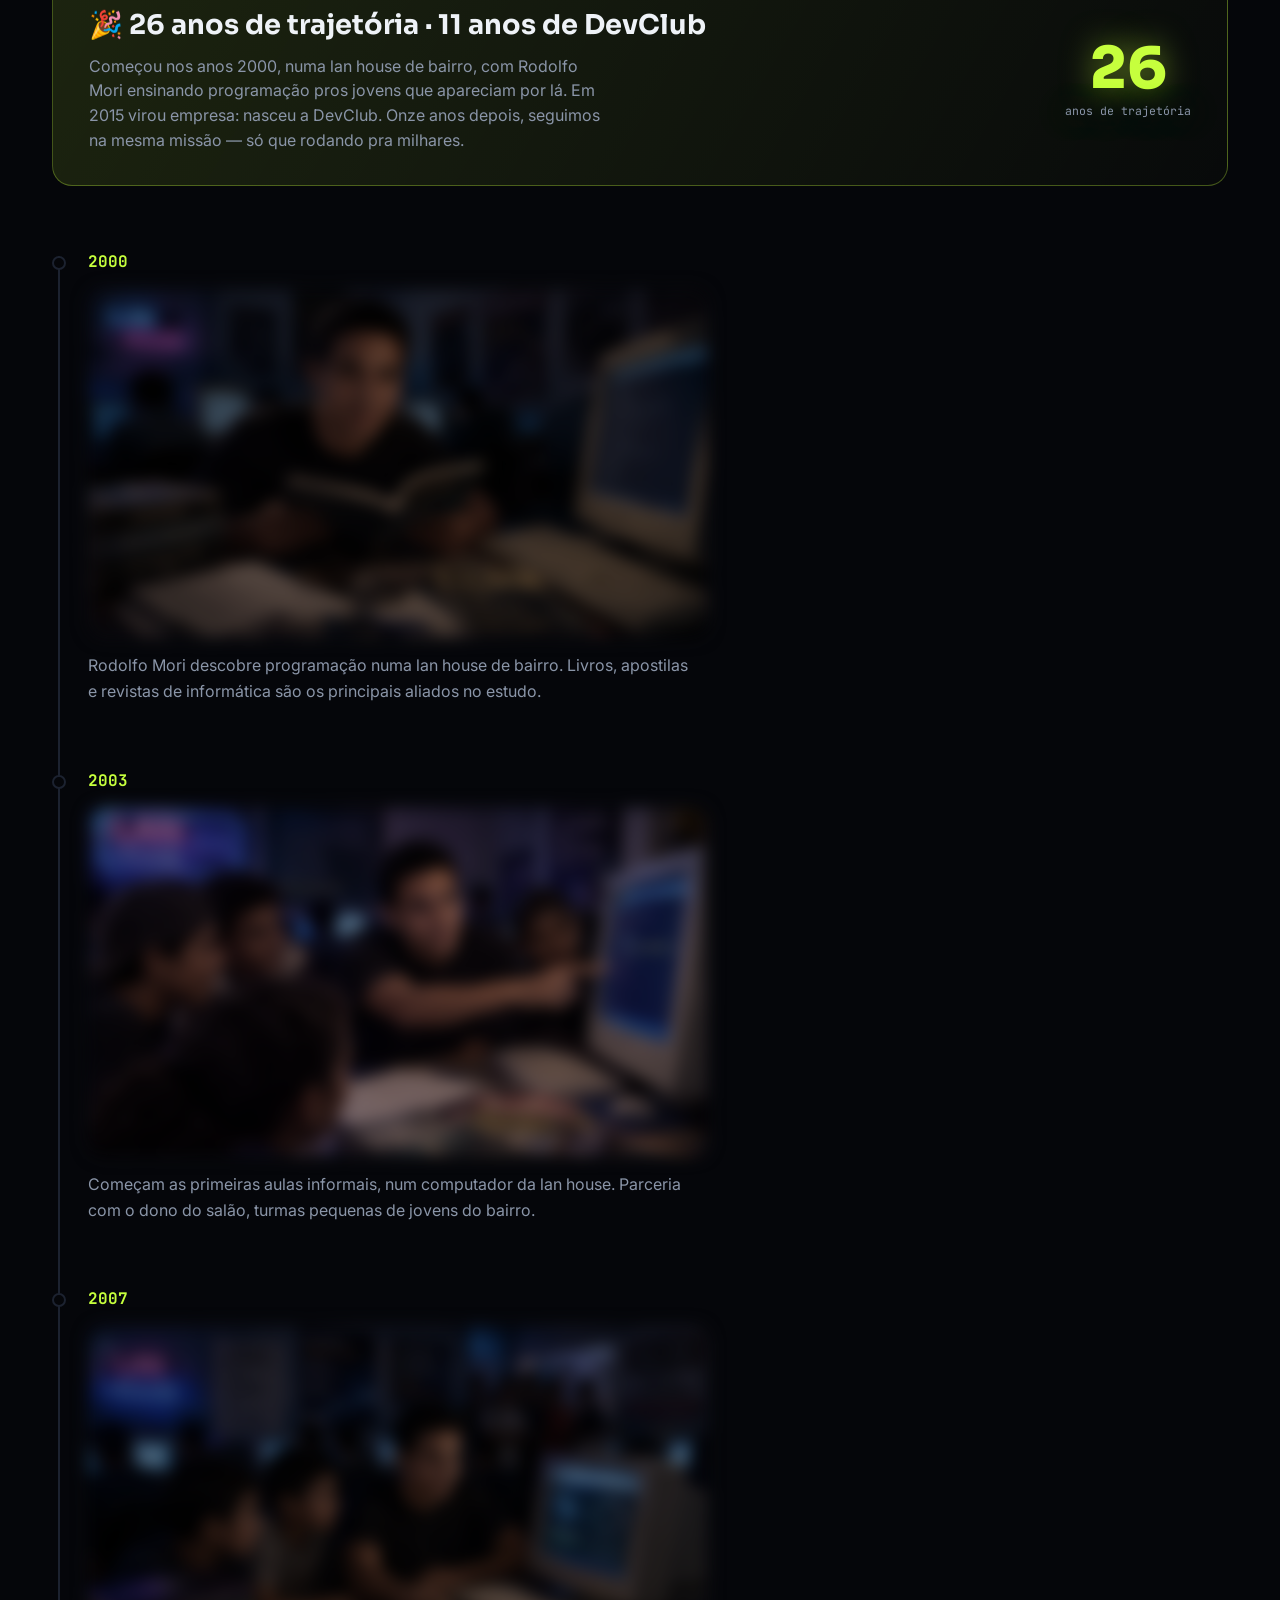
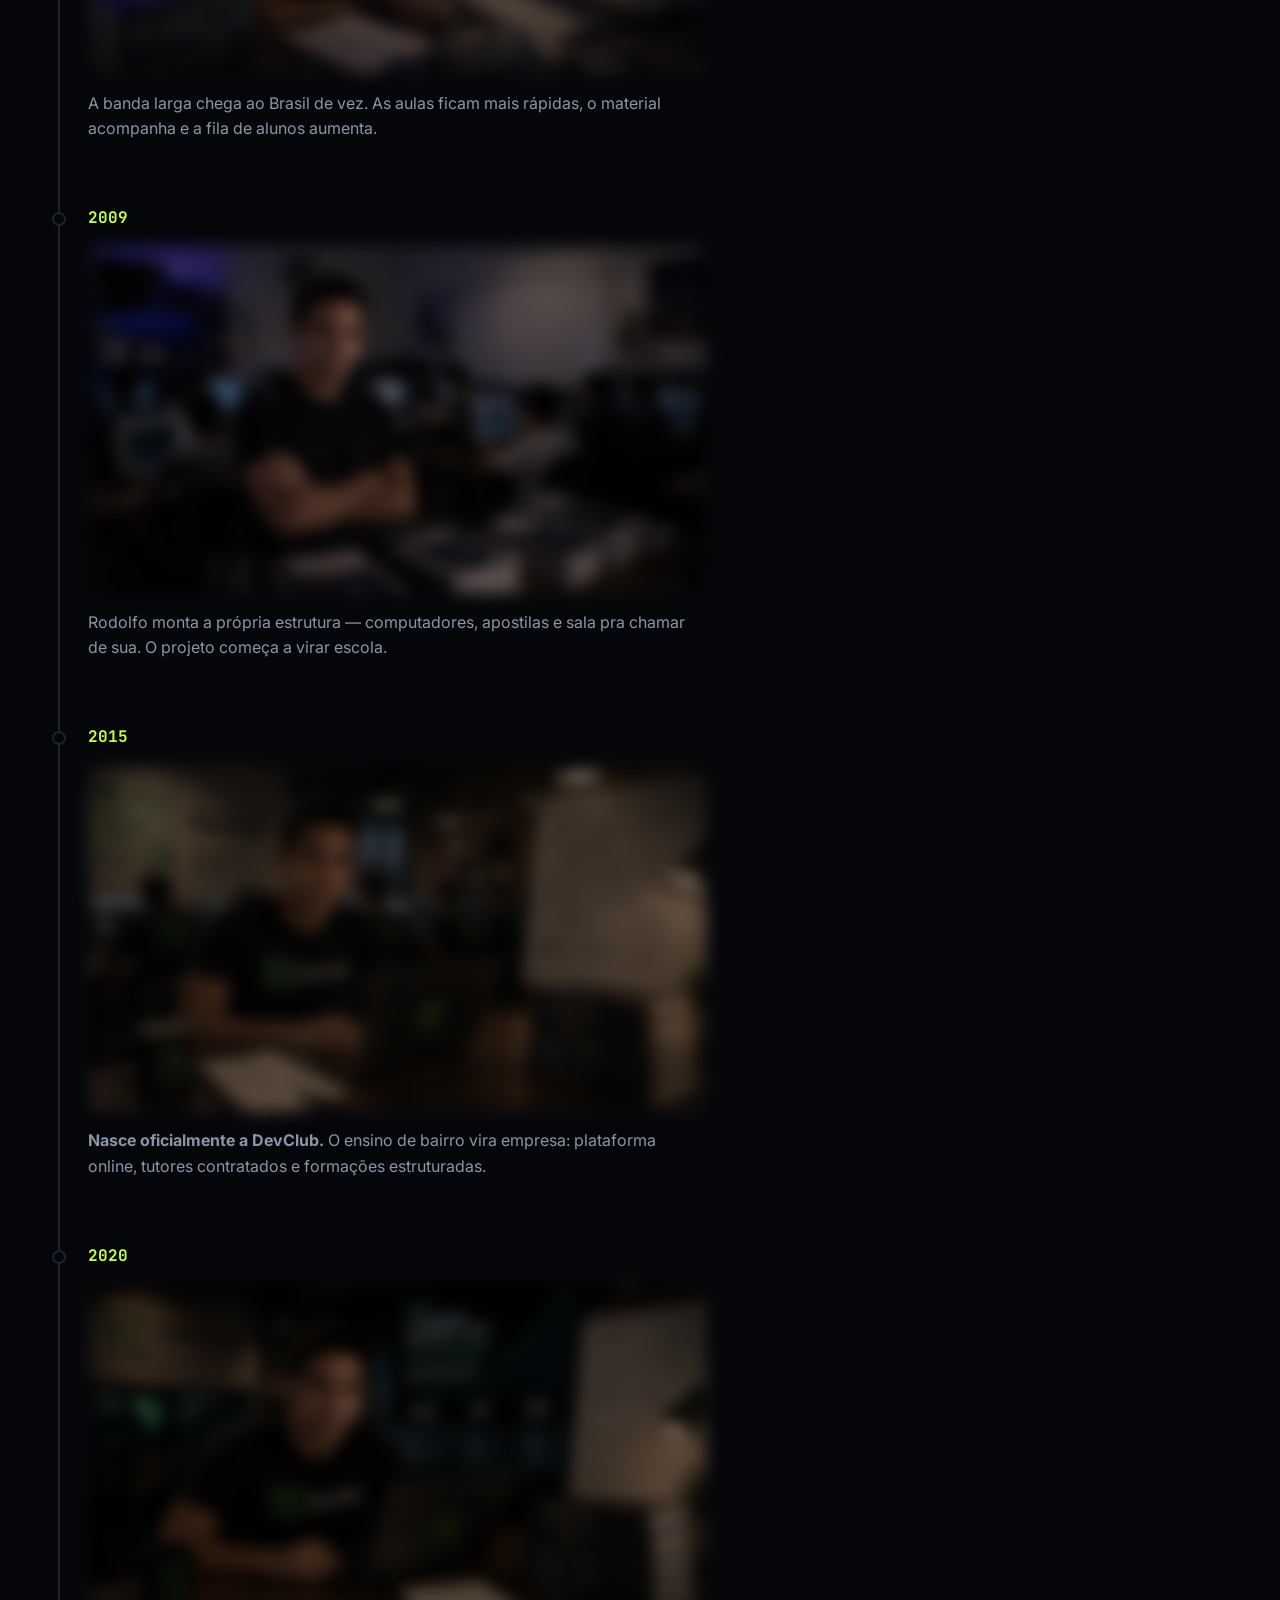
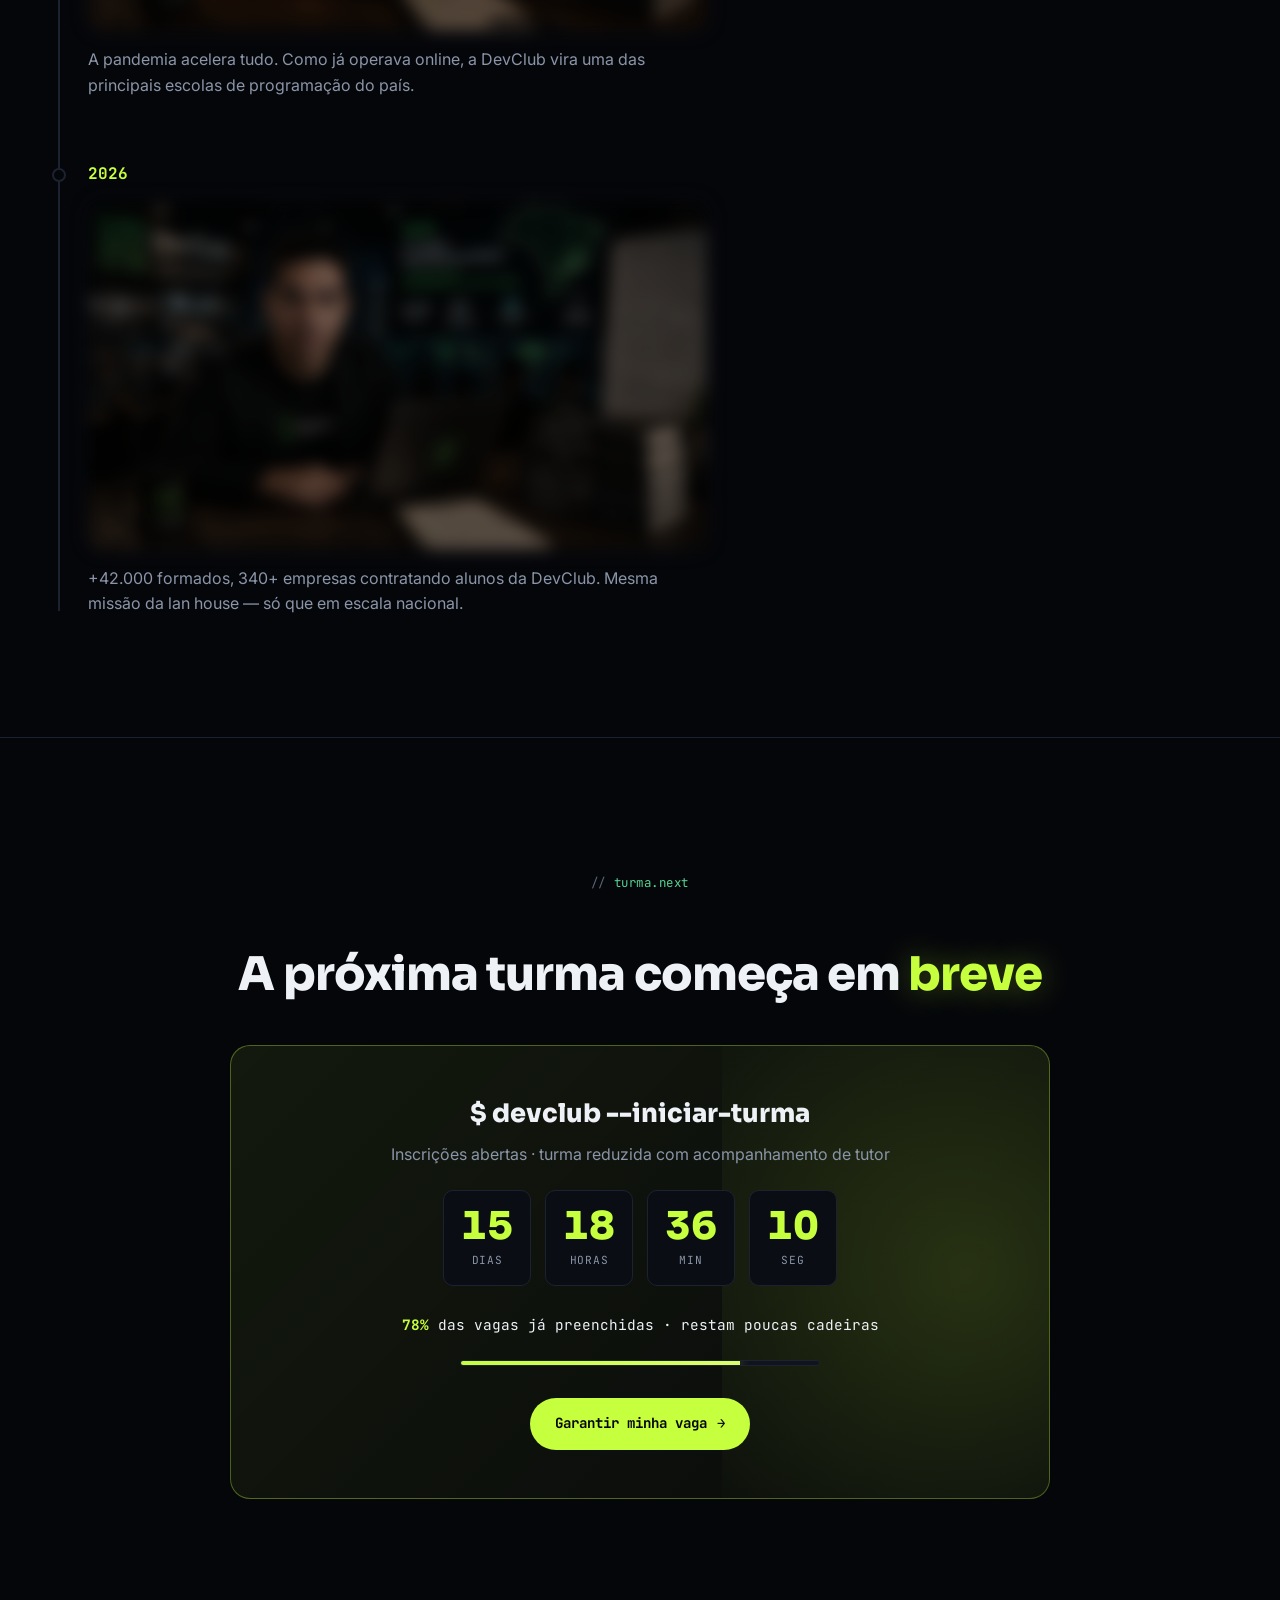
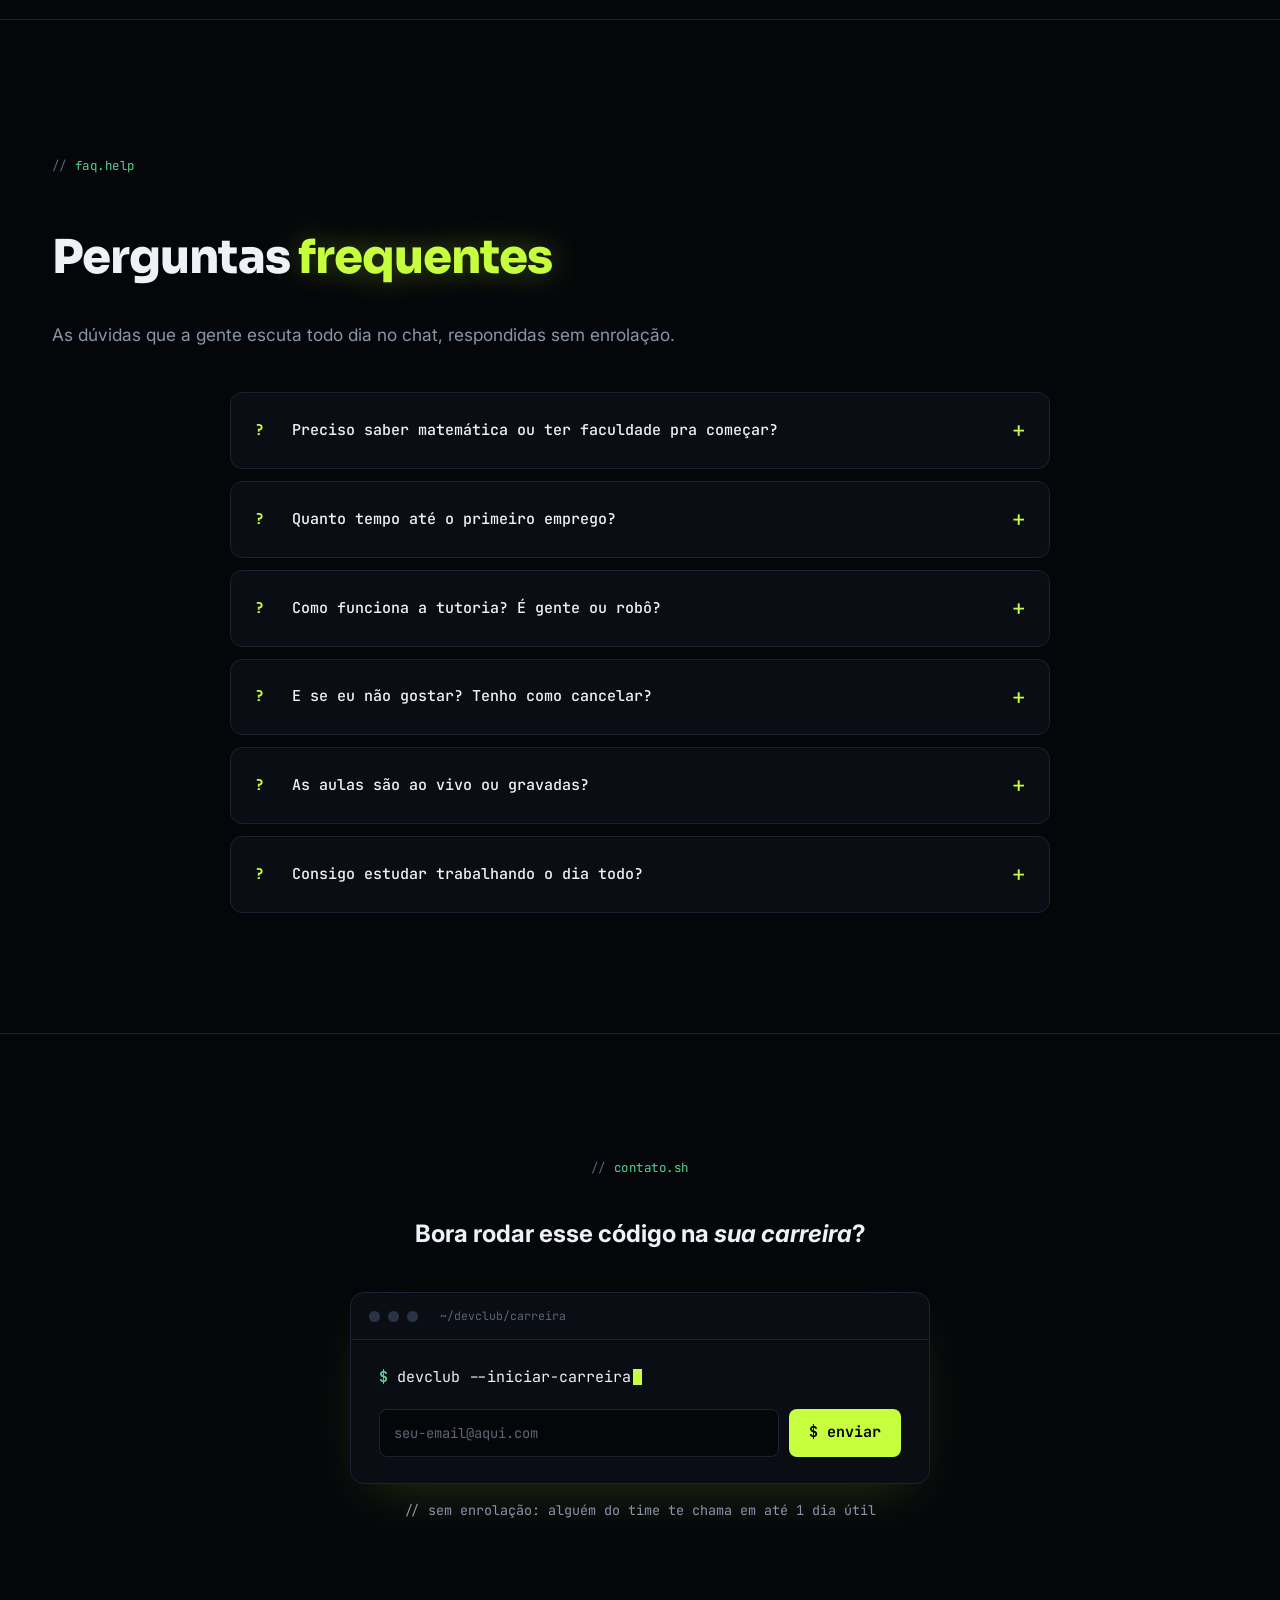
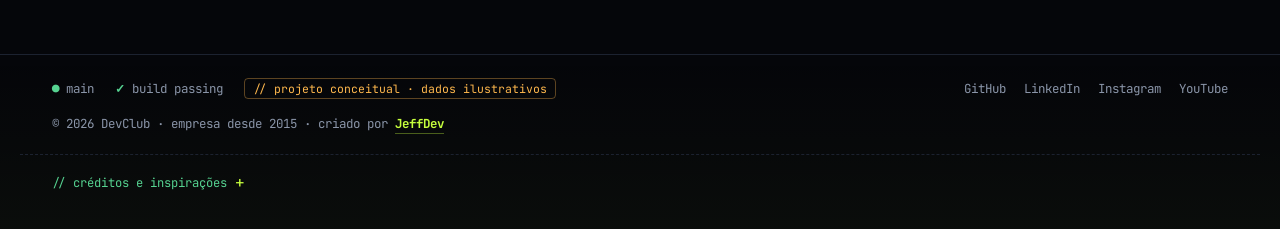
==== commit e4d52216: "Intro v3: code morph — cada linha cai no lugar do elemento e vira ele Redesign do efeito pós-PRESS S" ====
--- a/index.html
+++ b/index.html
@@ -8,7 +8,7 @@
 <link rel="preconnect" href="https://fonts.googleapis.com">
 <link rel="preconnect" href="https://fonts.gstatic.com" crossorigin>
 <link href="https://fonts.googleapis.com/css2?family=Sora:wght@400;600;700;800&family=JetBrains+Mono:wght@400;500;600;700&family=Inter:wght@400;500;600&family=Press+Start+2P&display=swap" rel="stylesheet">
-<link rel="stylesheet" href="css/style.css?v=2026-credits-fold">
+<link rel="stylesheet" href="css/style.css?v=2026-morph">
 <script type="module" src="https://unpkg.com/@splinetool/viewer@1.9.28/build/spline-viewer.js"></script>
 </head>
 <body>
@@ -719,6 +719,6 @@
   </details>
 </footer>
 
-<script src="js/script.js?v=2026-local-shots"></script>
+<script src="js/script.js?v=2026-morph2"></script>
 </body>
 </html>
--- a/css/style.css
+++ b/css/style.css
@@ -74,81 +74,63 @@
   30%{ opacity: 0.2; }
 }
 
-/* Falling Block Puzzle — linhas de HTML caindo e stackando de baixo pra cima
-   e revelando o site atrás em faixas horizontais */
-.code-stack{
+/* Code morph — cada linha de código cai no lugar EXATO do elemento
+   que ela representa e "vira" o elemento real ao pousar */
+.code-morph{
   position:fixed; inset:0;
   z-index:99998;
   pointer-events:none;
+}
+.code-morph-bg{
+  position:absolute; inset:0;
+  background:rgba(3,5,9,0.9);
+  opacity:1;
+  transition:opacity .5s ease;
+}
+.morph-line{
+  position:absolute;
+  max-width:92vw;
+  overflow:hidden;
+  text-overflow:ellipsis;
+  font-family:var(--mono);
+  font-size:14px;
+  line-height:1.5;
+  white-space:pre;
+  padding:7px 16px;
+  background:rgba(198,255,61,0.07);
+  border-left:2px solid var(--lime);
+  border-radius:5px;
+  color:var(--text);
+  box-shadow:
+    0 12px 40px rgba(0,0,0,0.7),
+    0 0 24px -6px rgba(198,255,61,0.4);
+  will-change:transform, opacity;
+  transition:
+    transform .55s cubic-bezier(.2, 1.25, .35, 1),
+    opacity .26s ease,
+    filter .26s ease;
+}
+.morph-line.out{
   opacity:0;
-  transition: opacity .35s ease;
-}
-.code-stack.is-active{ opacity: 1; }
-
-/* Backdrop escuro separado (recebe clip-path pra revelar site em faixas) */
-.code-stack-bg{
-  position:absolute; inset:0;
-  background: rgba(3,5,9,0.88);
-  clip-path: inset(0 0 0 0);
-  transition: clip-path .55s cubic-bezier(.4, 0, .2, 1);
-}
-
-/* Container das linhas — fica acima do backdrop e continua visível */
-.code-stack-inner{
-  position:absolute;
-  left:50%; bottom:8%;
-  transform: translateX(-50%);
-  width: min(720px, 92vw);
-  display:flex;
-  flex-direction:column;
-  gap: 3px;
-  font-family: var(--mono);
-  font-size: 13px;
-  line-height: 1.55;
-  white-space: pre;
-  filter: drop-shadow(0 6px 30px rgba(0,0,0,0.85));
-}
-
-/* Cada linha = bloco sólido de código */
-.code-line{
-  padding: 4px 14px;
-  min-height: 26px;
-  background: rgba(198,255,61,0.04);
-  border-left: 2px solid rgba(198,255,61,0.15);
-  border-radius: 3px;
-  opacity: 0;
-  transform: translateY(-100vh);
-  color: var(--text);
-  will-change: transform, opacity;
-}
-.code-line.landed{
-  animation: blockDrop .55s cubic-bezier(.2, 1.4, .32, 1) forwards;
-  border-left-color: var(--lime);
-  background: rgba(198,255,61,0.06);
-}
-@keyframes blockDrop{
-  0%   { transform: translateY(-100vh); opacity: 0; }
-  70%  { transform: translateY(6px);    opacity: 1; }
-  85%  { transform: translateY(0) scaleY(0.88); }
-  100% { transform: translateY(0) scaleY(1);   opacity: 1; }
-}
-
+  filter:blur(4px);
+}
 /* Syntax highlight tokens */
-.code-line .t{ color: var(--lime);      font-weight: 600; }
-.code-line .p{ color: var(--text-dim);  }
-.code-line .a{ color: var(--info);      }
-.code-line .s{ color: var(--warn);      }
-.code-line .c{ color: var(--comment);   font-style: italic; }
-
-/* Estados de "montagem" do hero (bottom-up após code rain) */
+.morph-line .t{ color:var(--lime);     font-weight:600; }
+.morph-line .p{ color:var(--text-dim); }
+.morph-line .a{ color:var(--info);     }
+.morph-line .s{ color:var(--warn);     }
+.morph-line .c{ color:var(--comment);  font-style:italic; }
+
+/* Estados de "montagem" do hero — o elemento materializa no lugar
+   onde o bloco de código pousou (crossfade curto, sem viajar) */
 .hero .to-assemble{
   opacity: 0;
-  transform: translateY(30px);
-  filter: blur(4px);
+  transform: translateY(10px);
+  filter: blur(3px);
   transition:
-    opacity .6s cubic-bezier(.22,1,.36,1),
-    transform .6s cubic-bezier(.22,1,.36,1),
-    filter .6s cubic-bezier(.22,1,.36,1);
+    opacity .45s cubic-bezier(.22,1,.36,1),
+    transform .45s cubic-bezier(.22,1,.36,1),
+    filter .45s cubic-bezier(.22,1,.36,1);
 }
 .hero .to-assemble.is-assembled{
   opacity: 1;
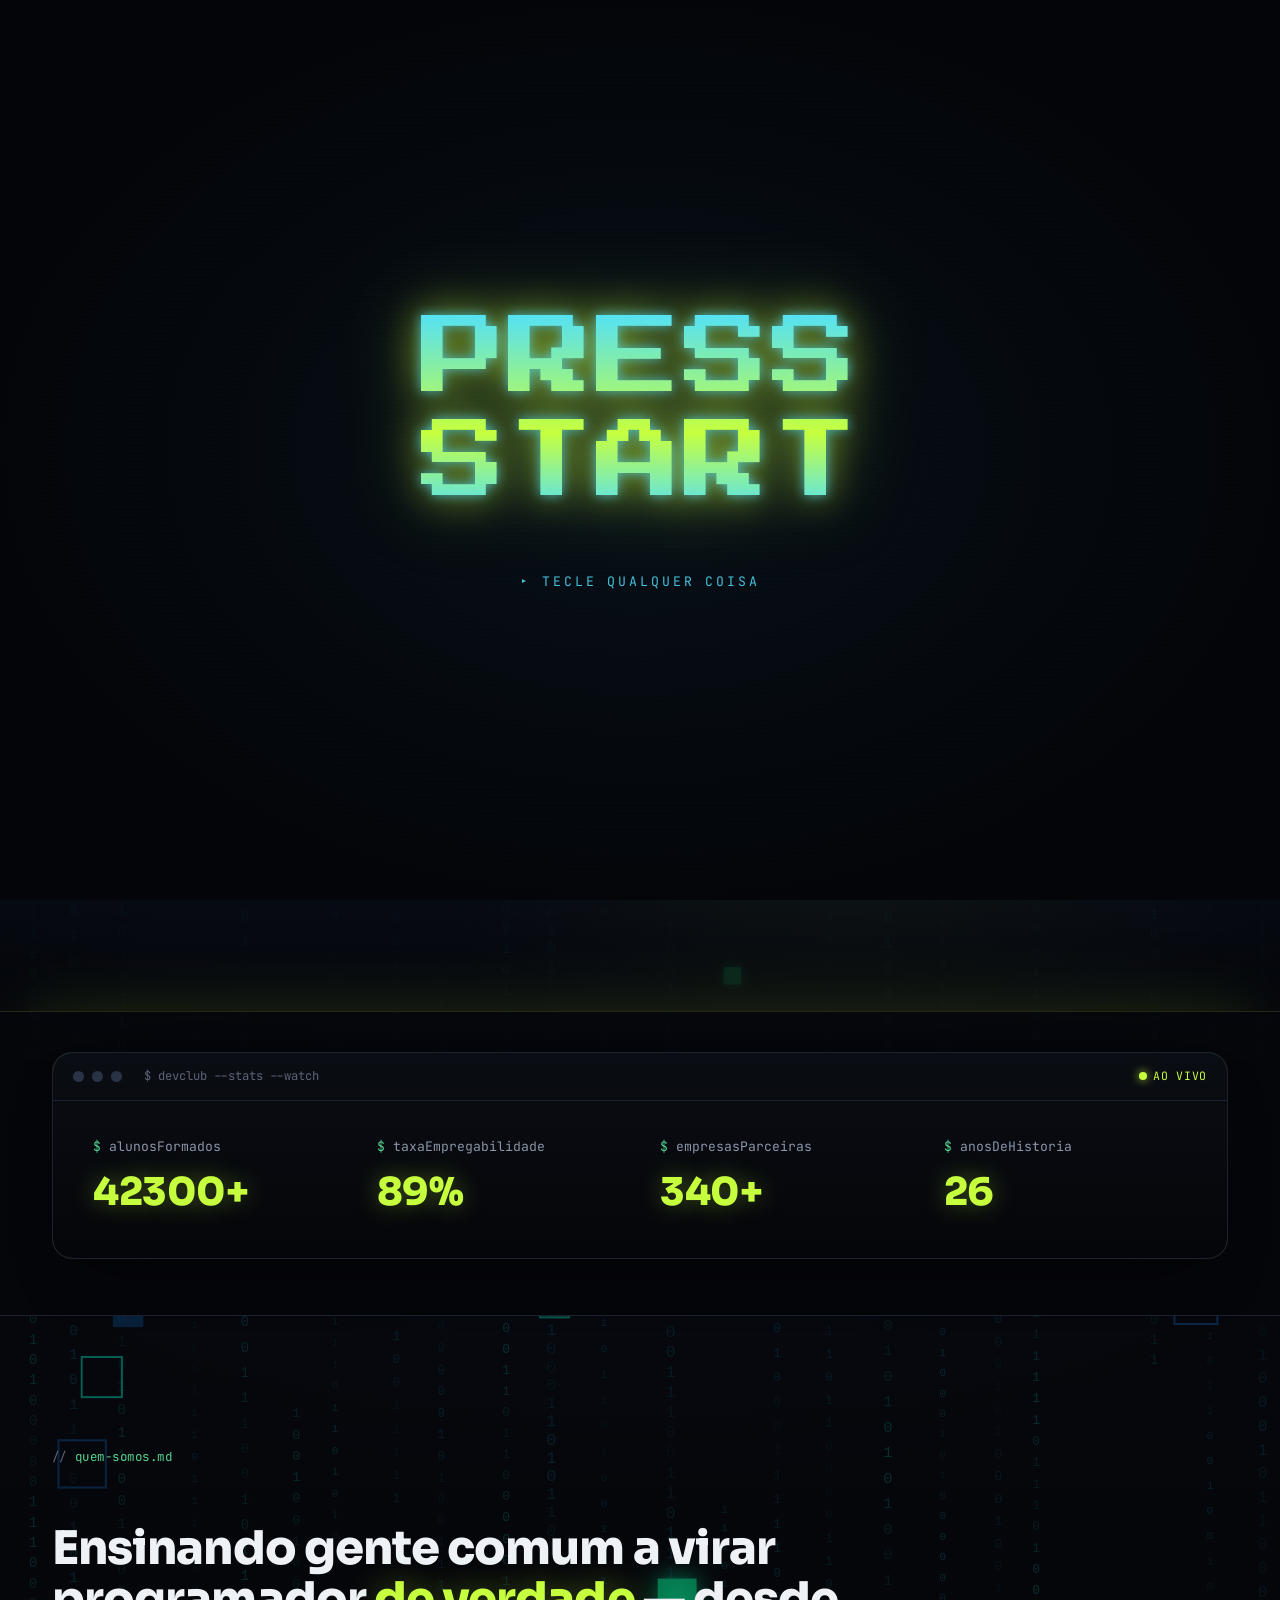
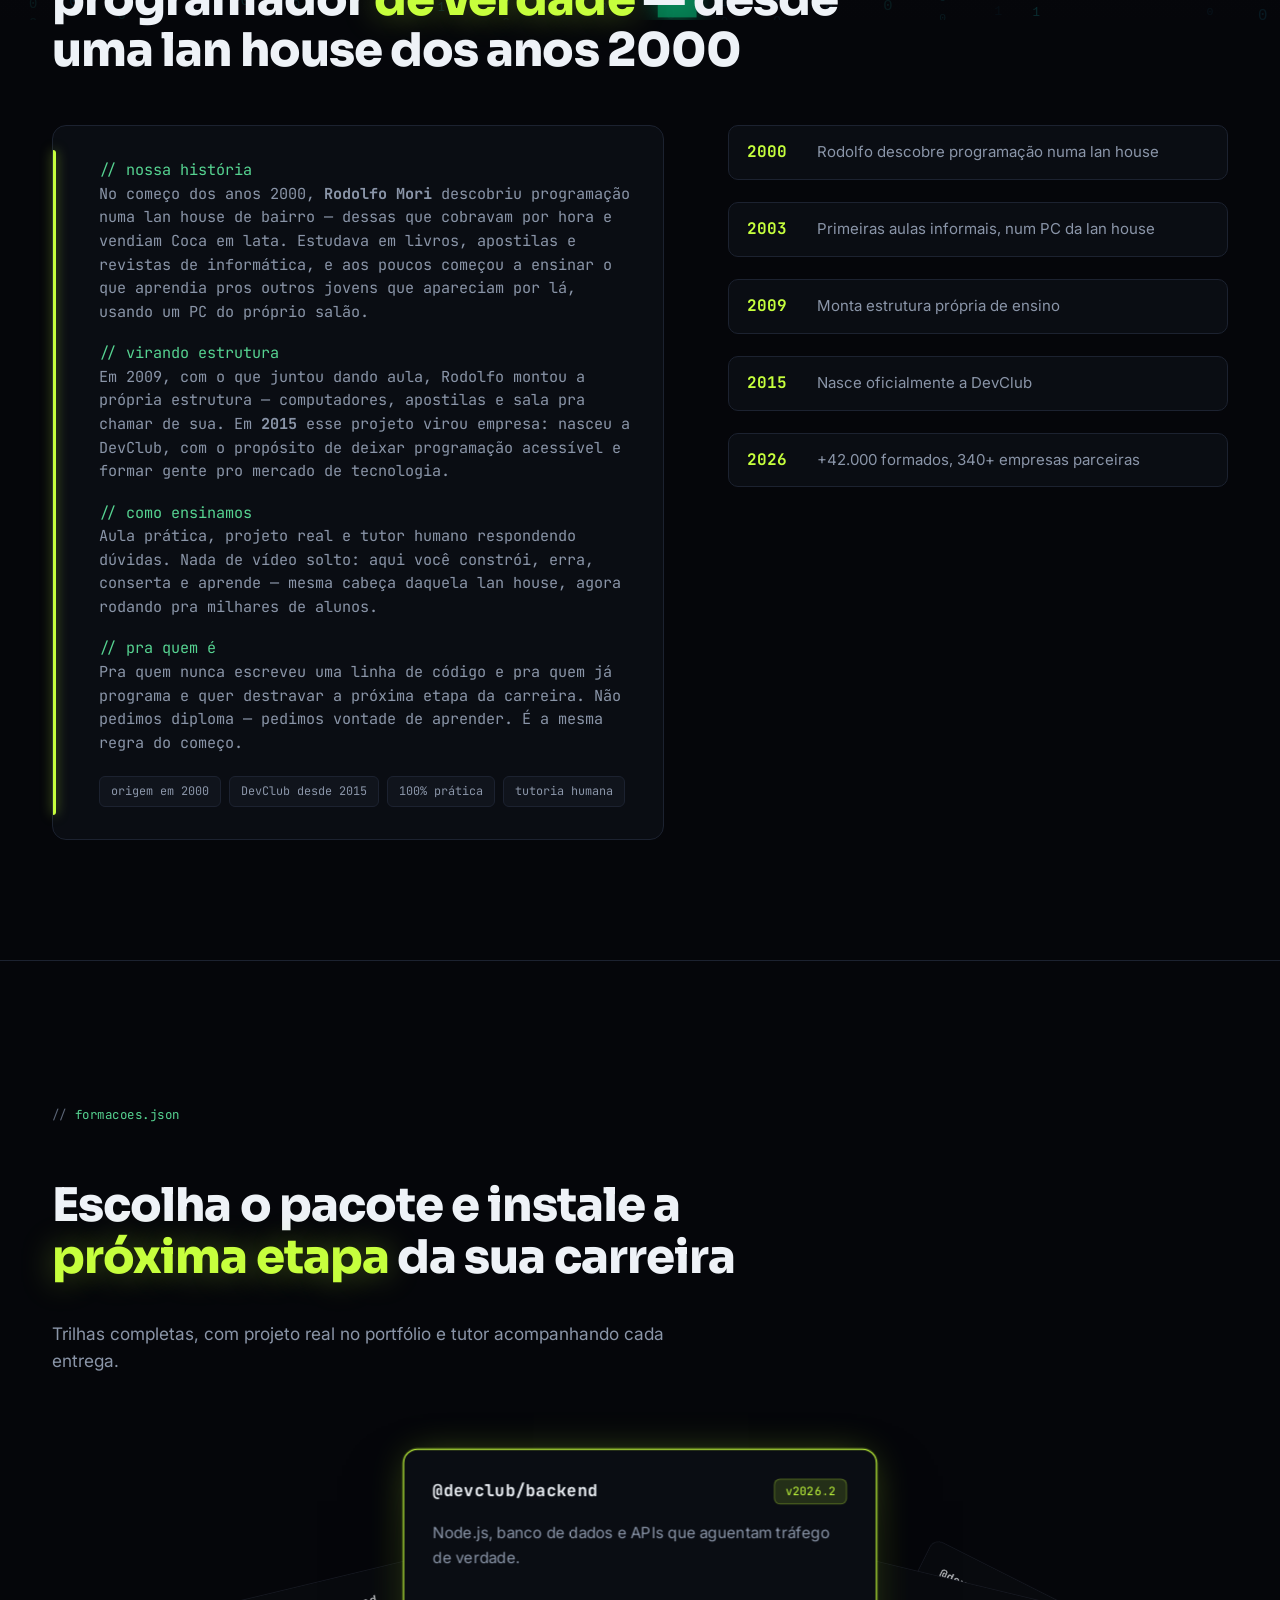
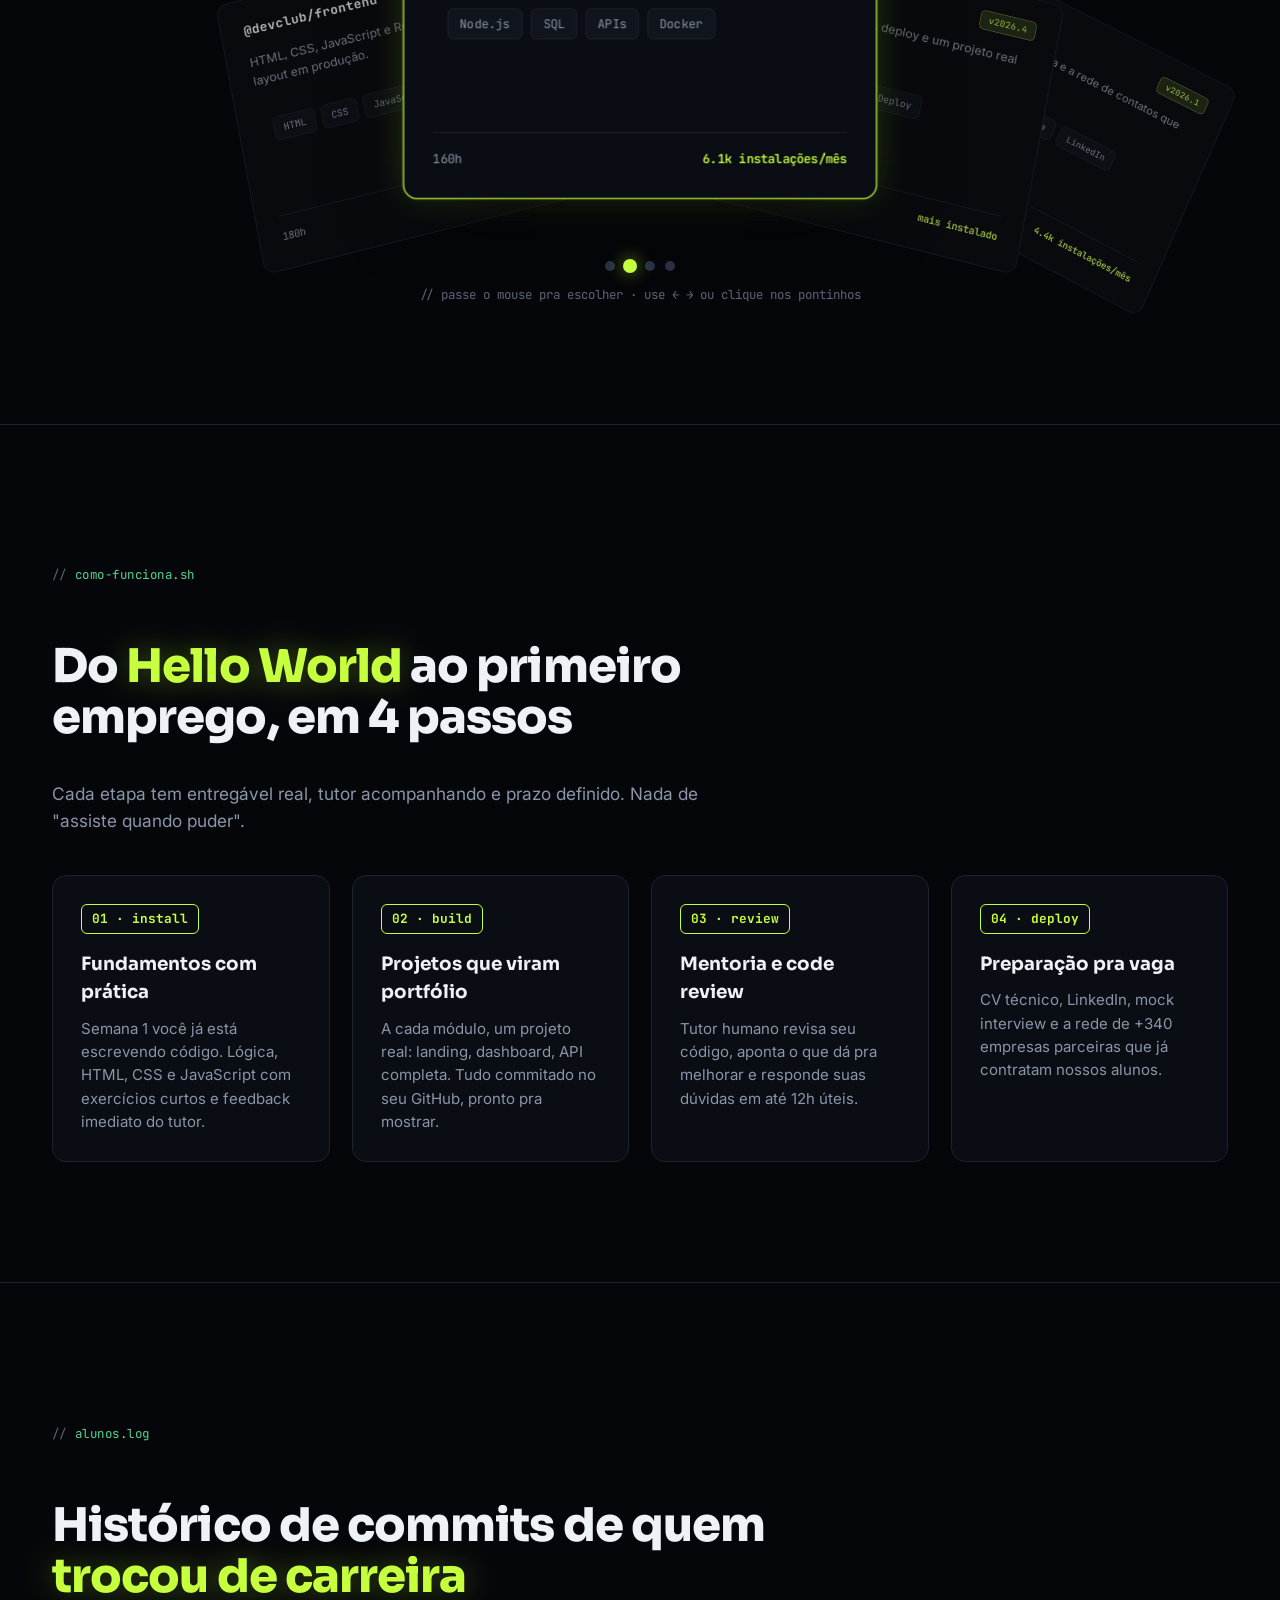
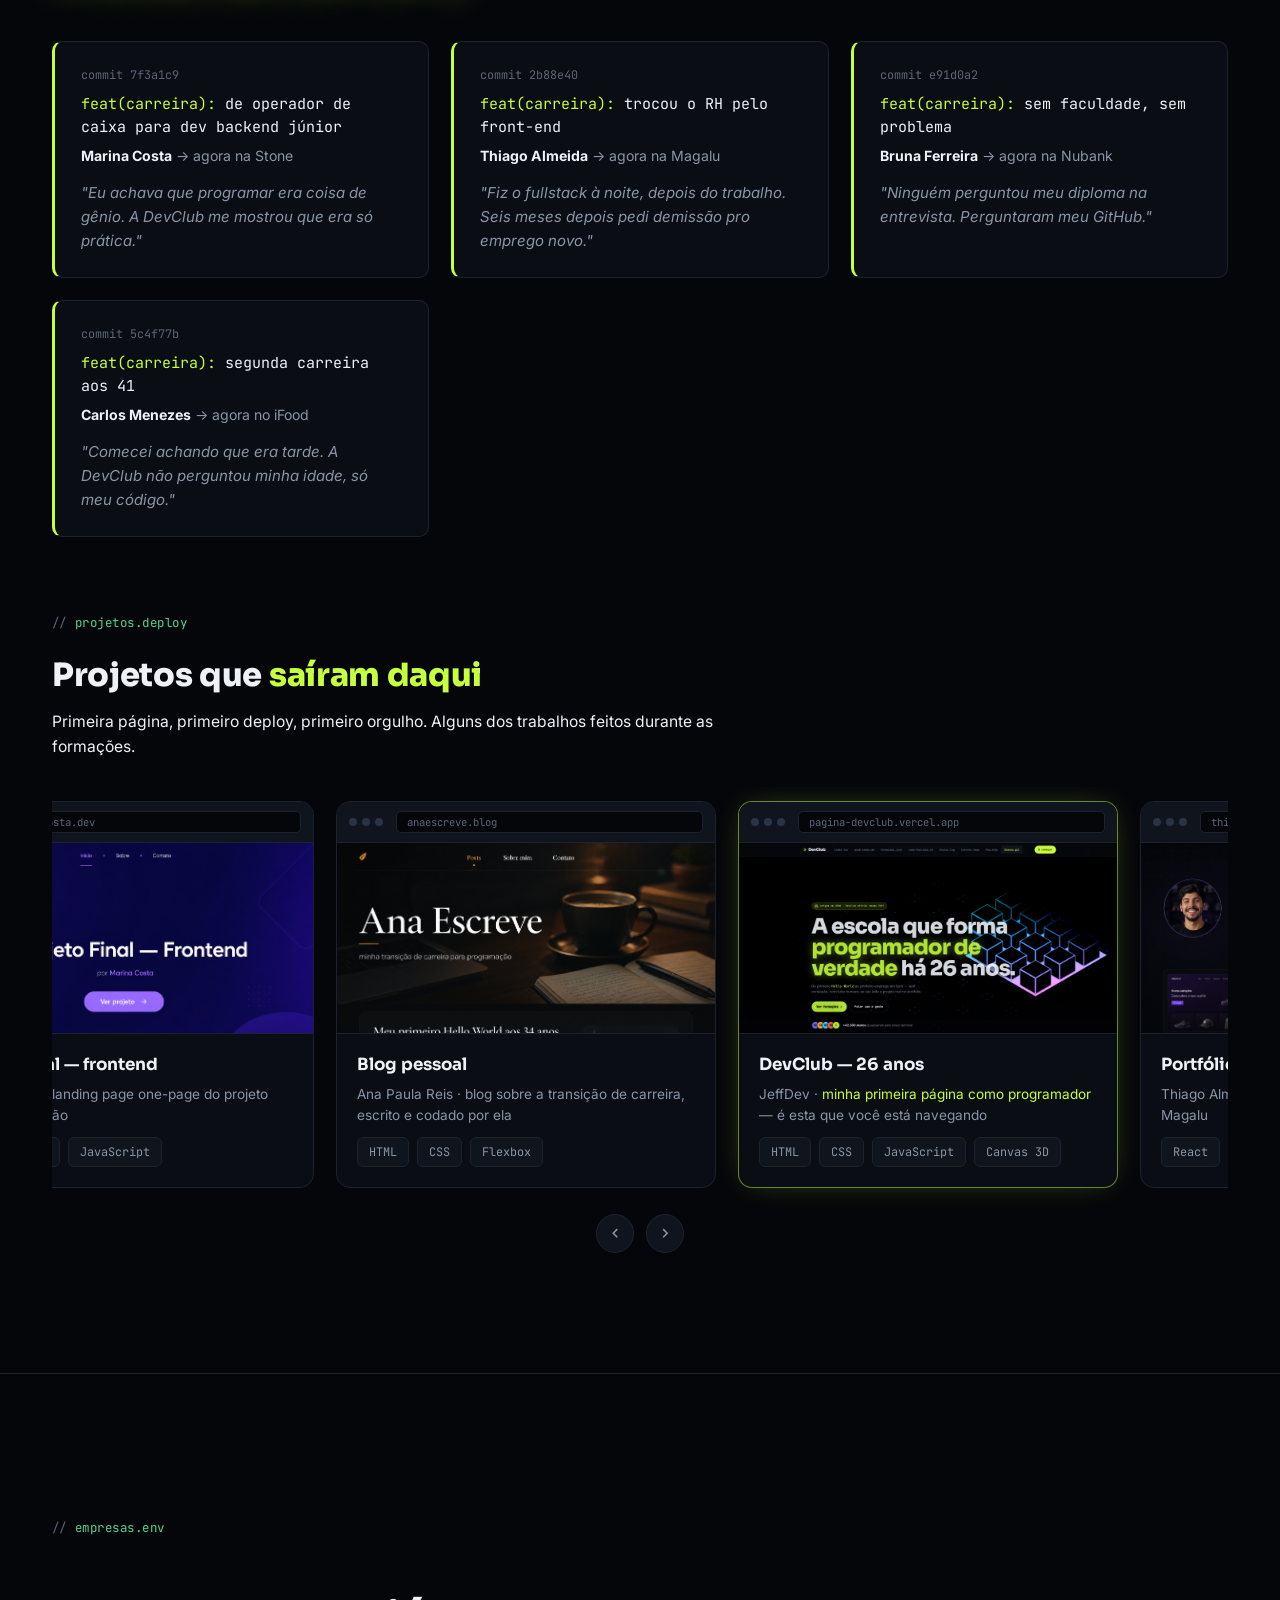
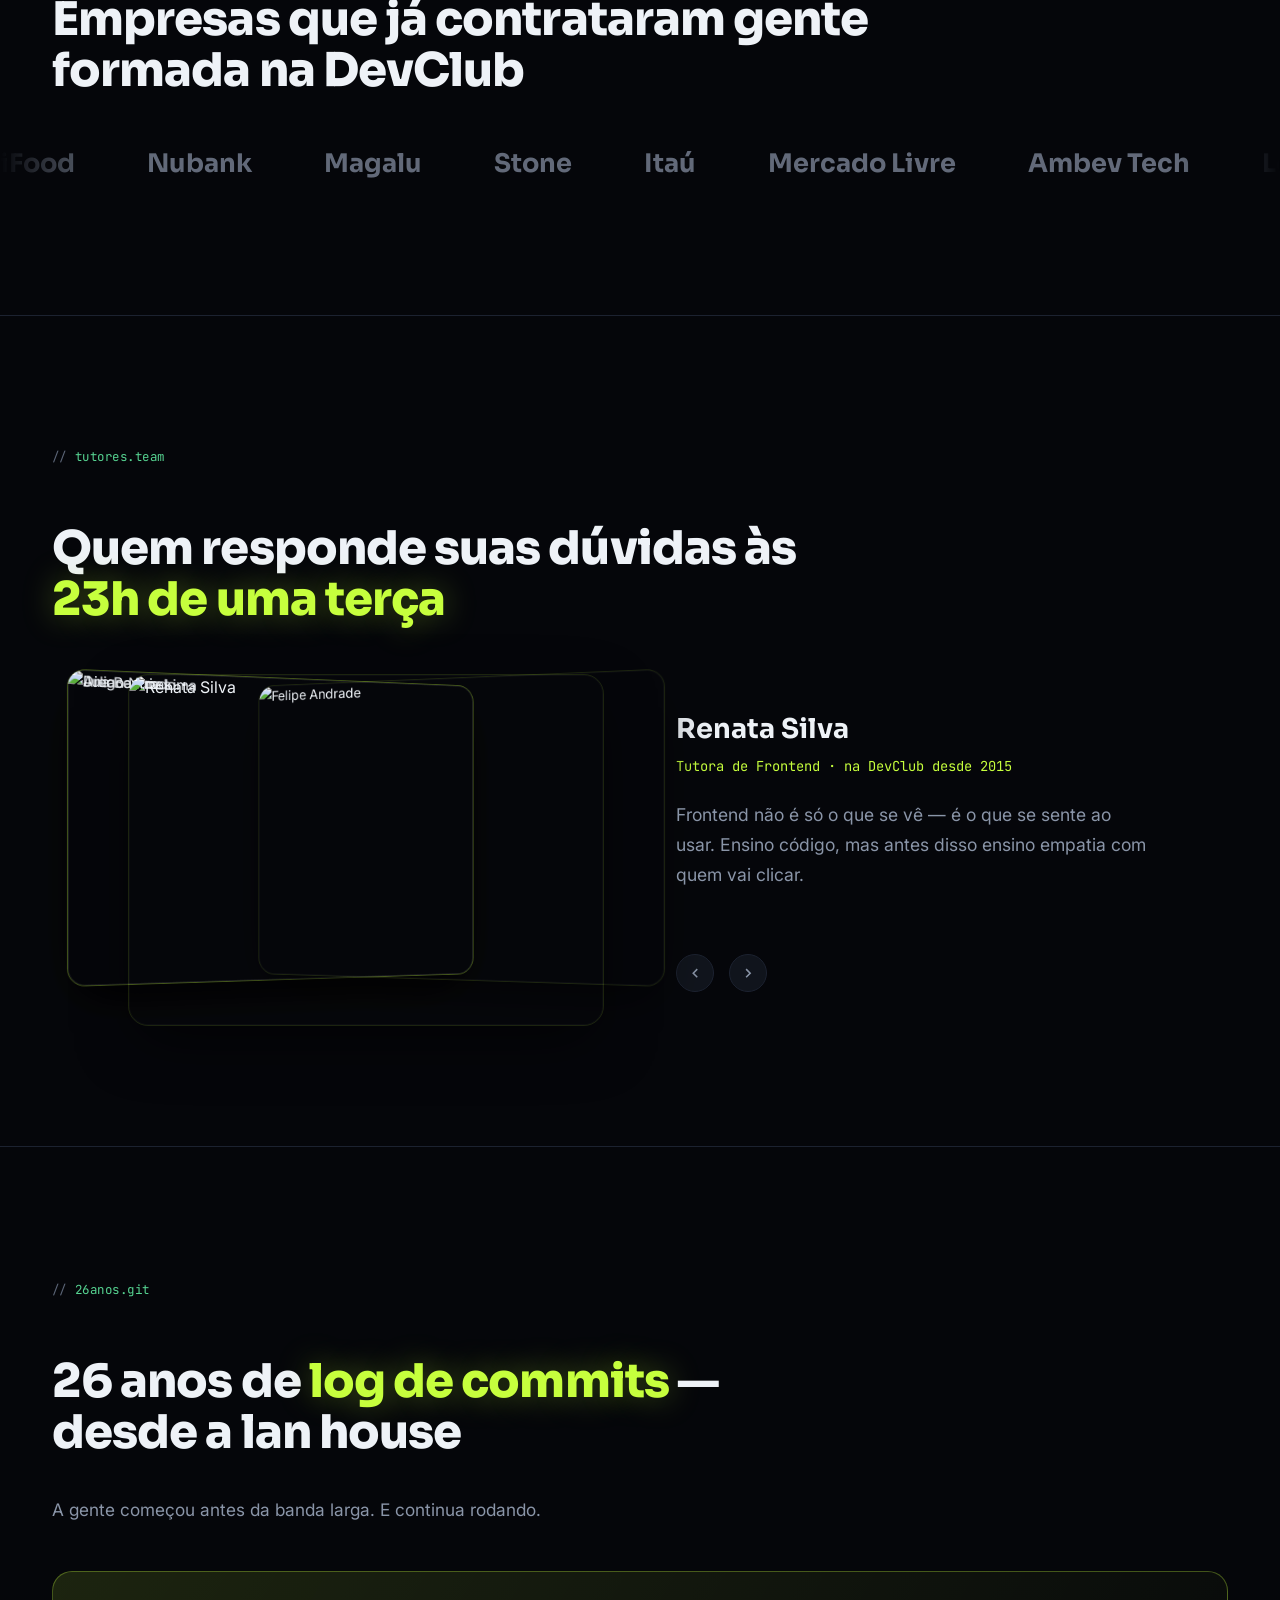
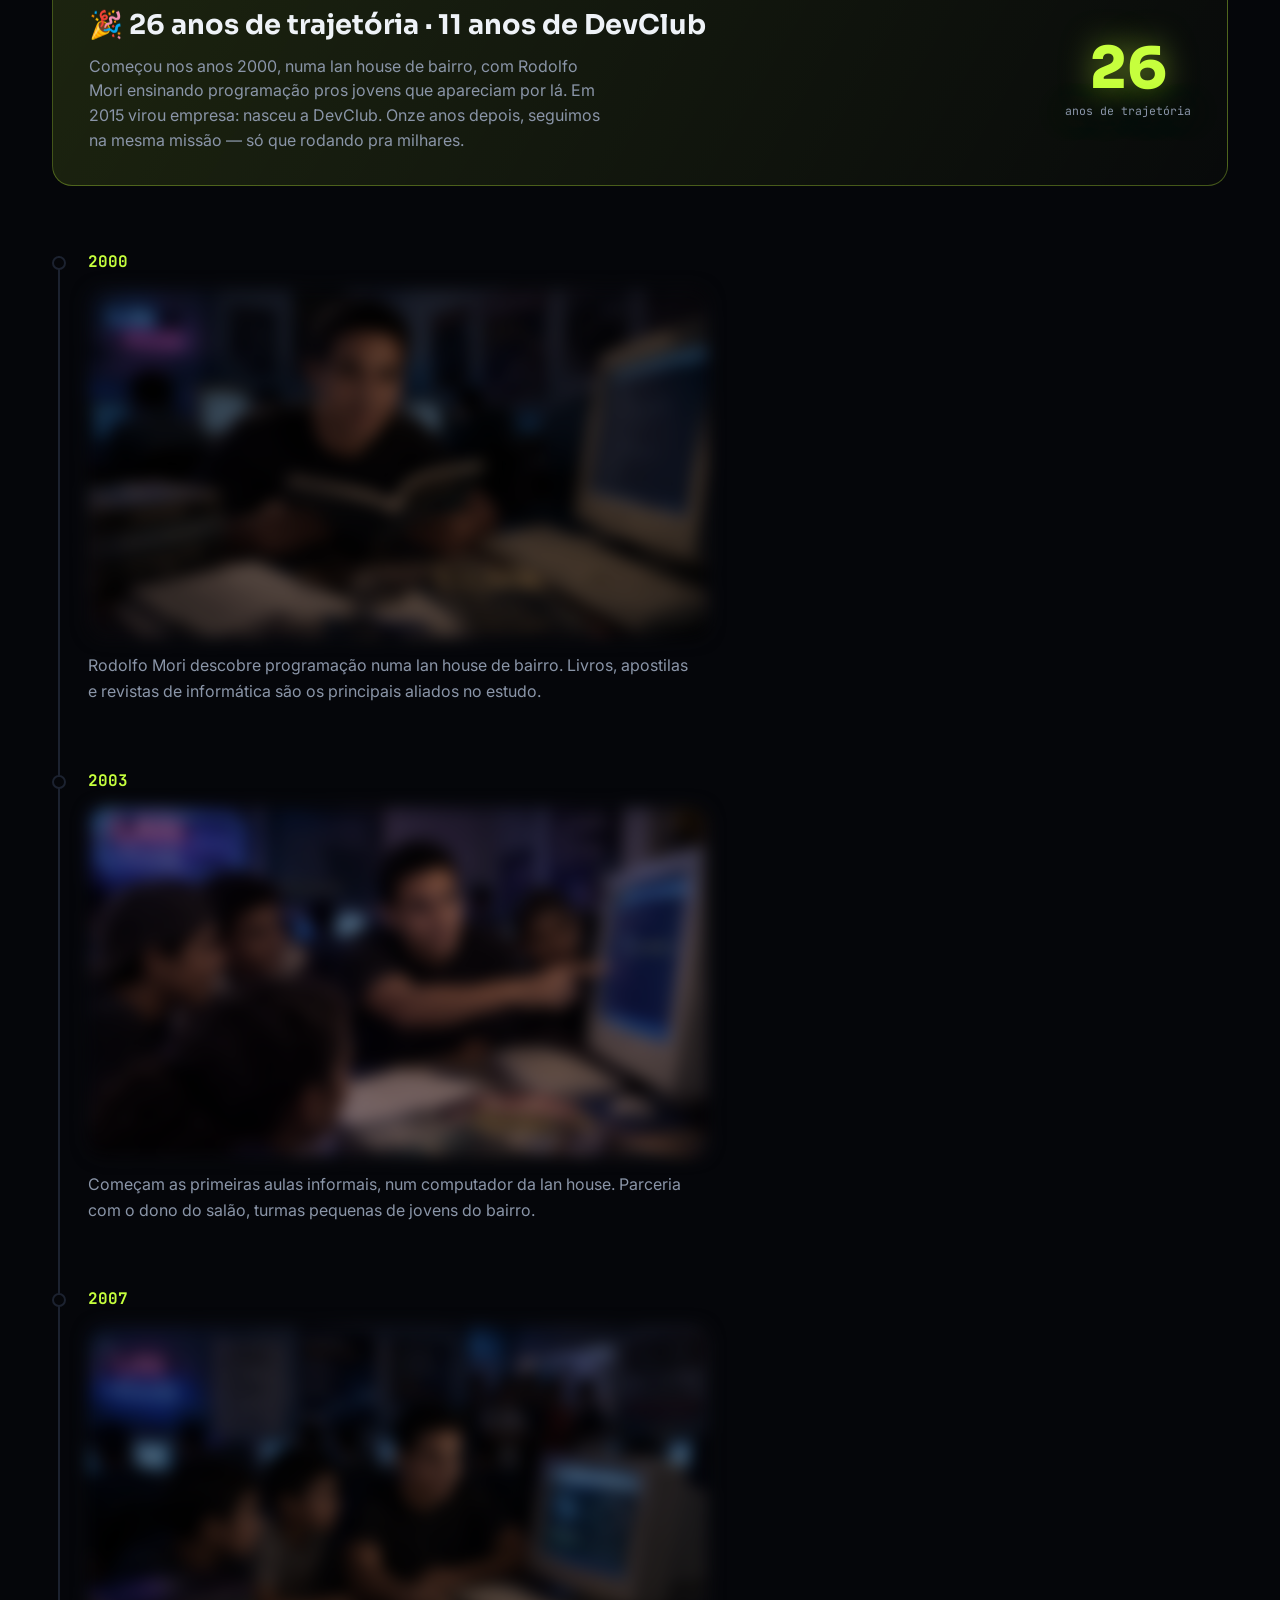
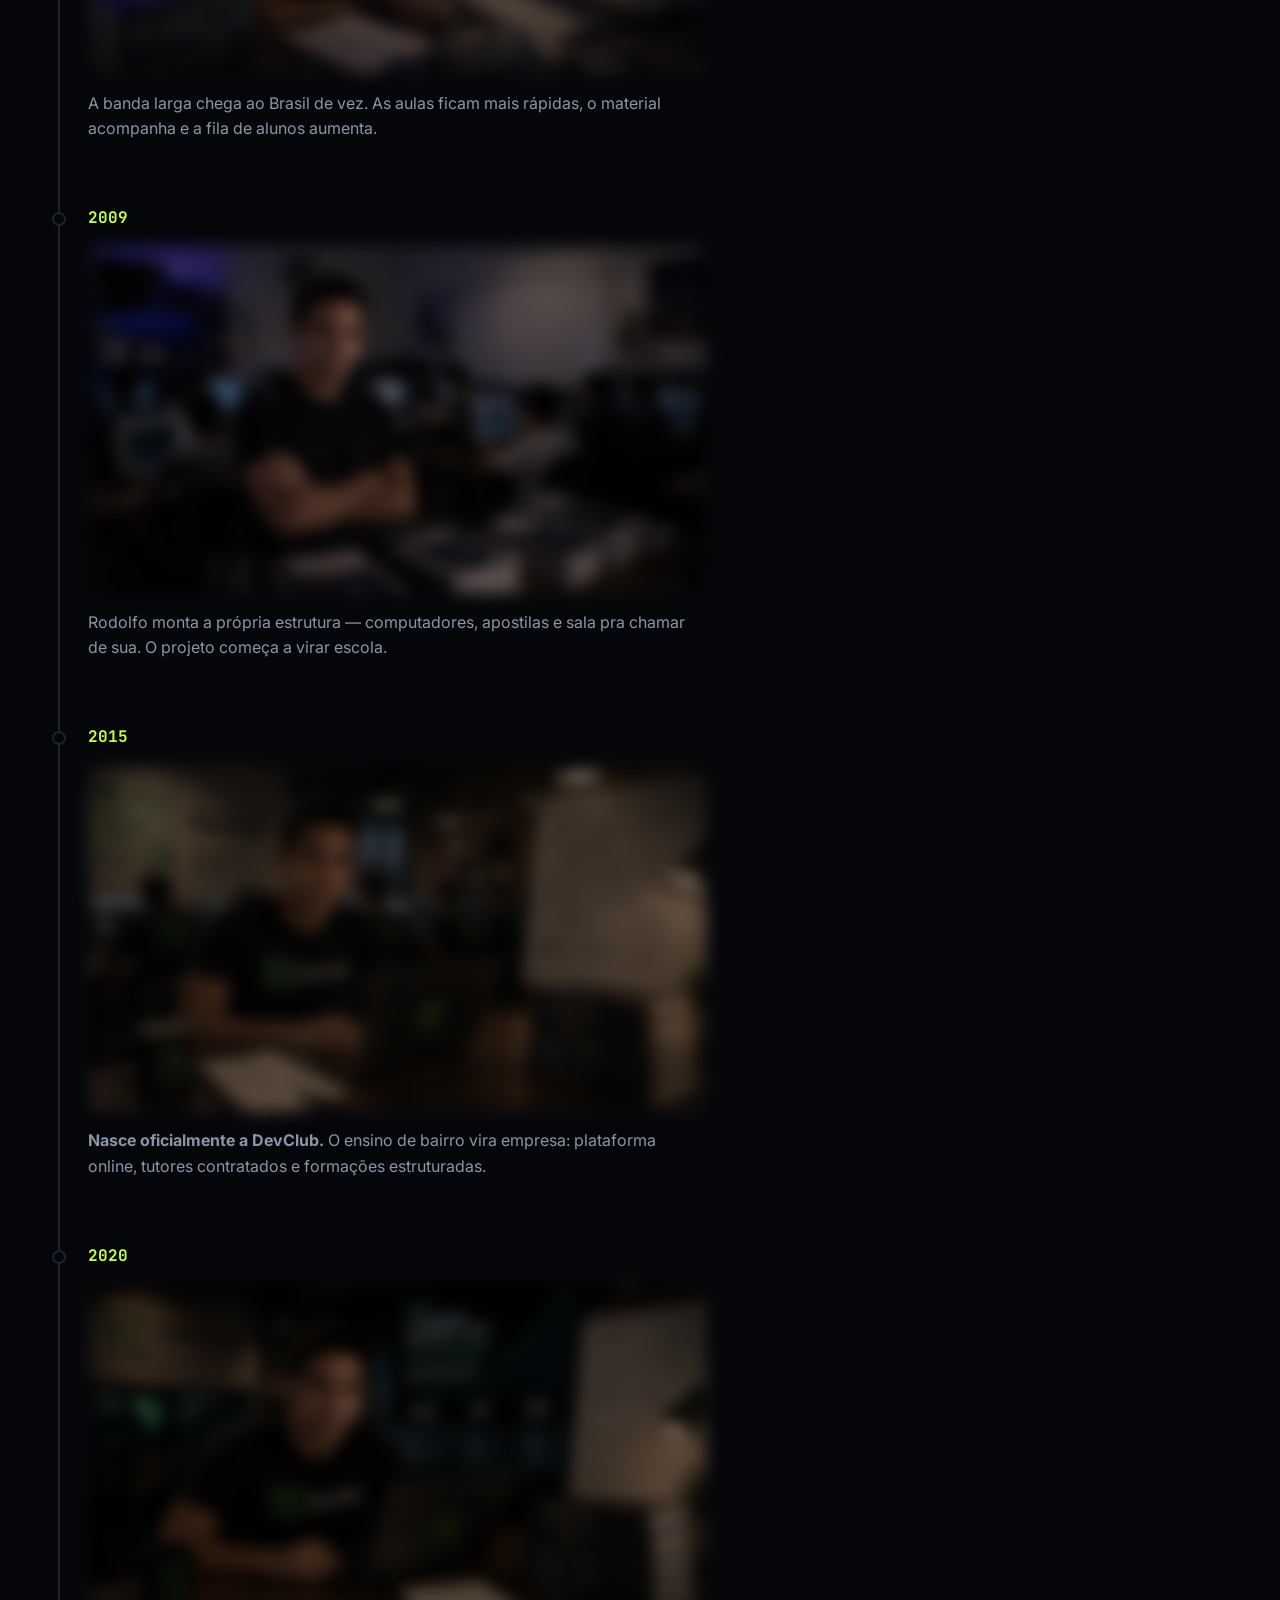
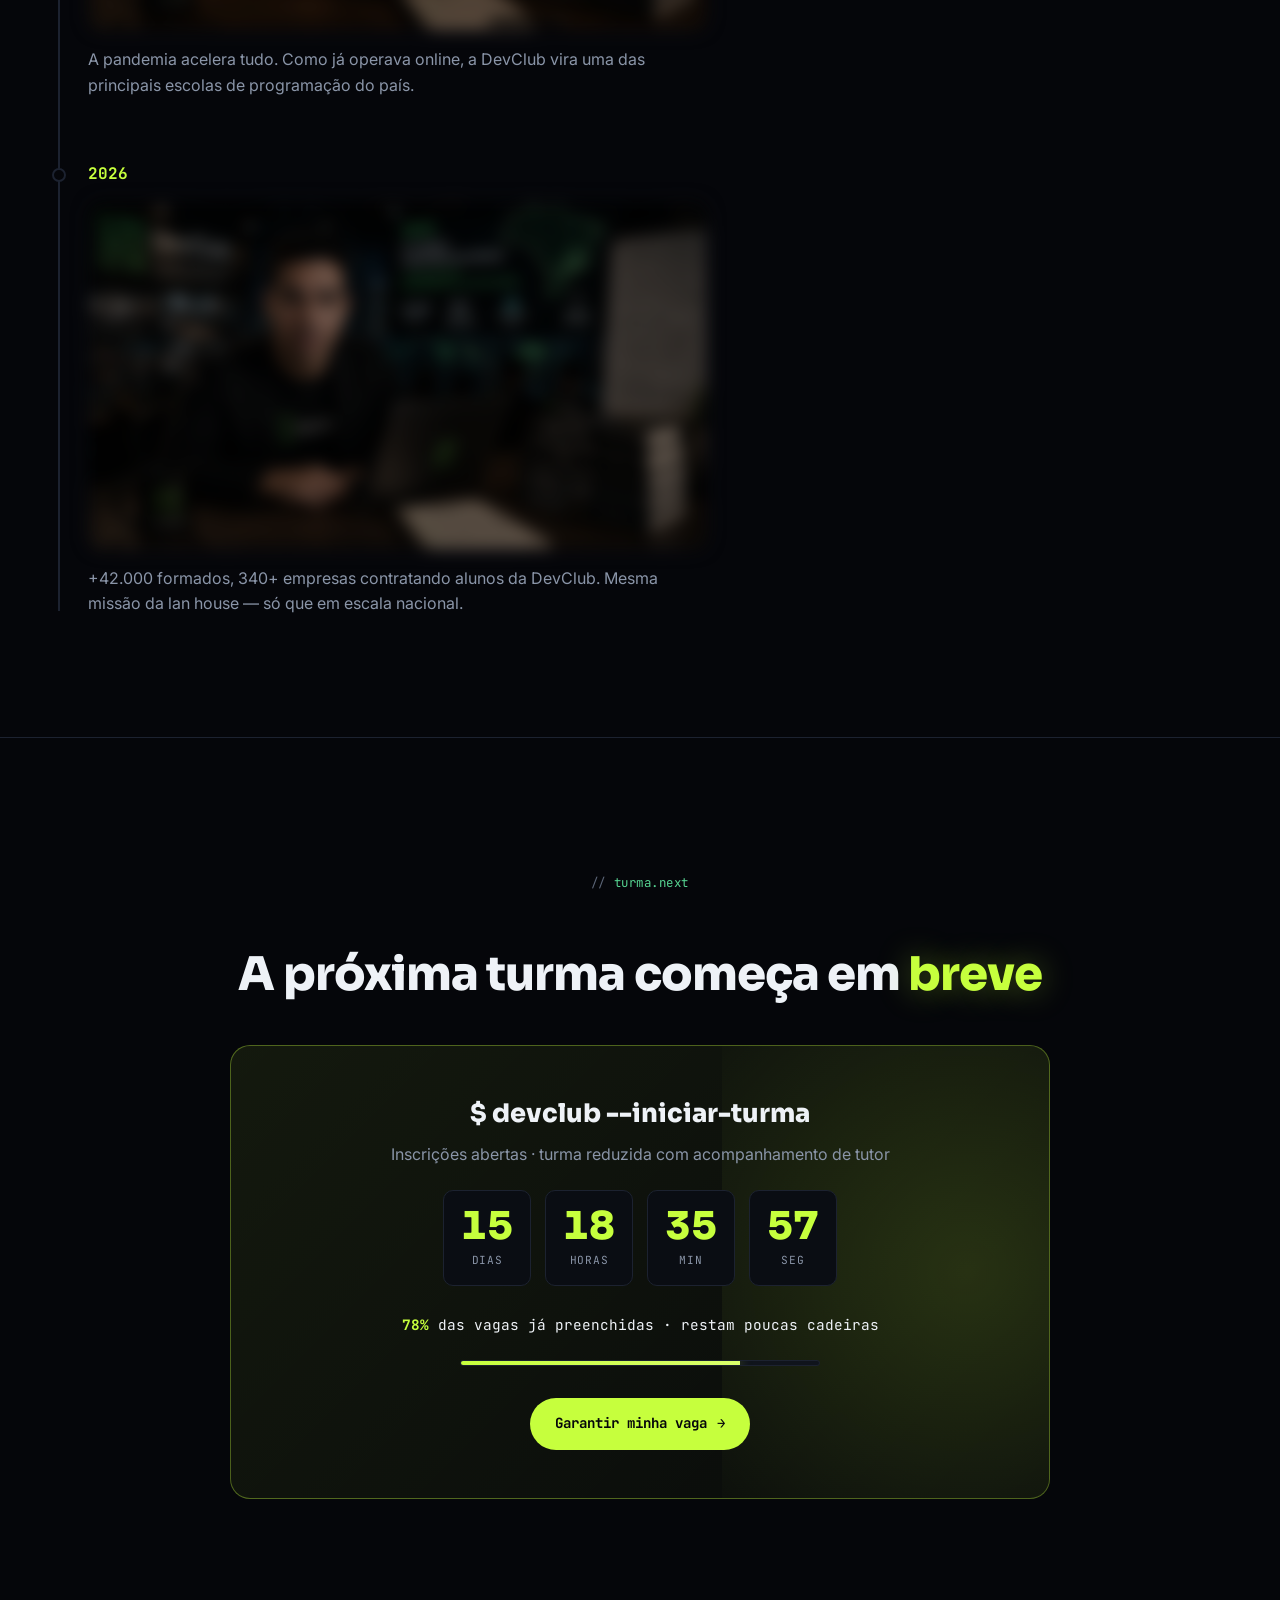
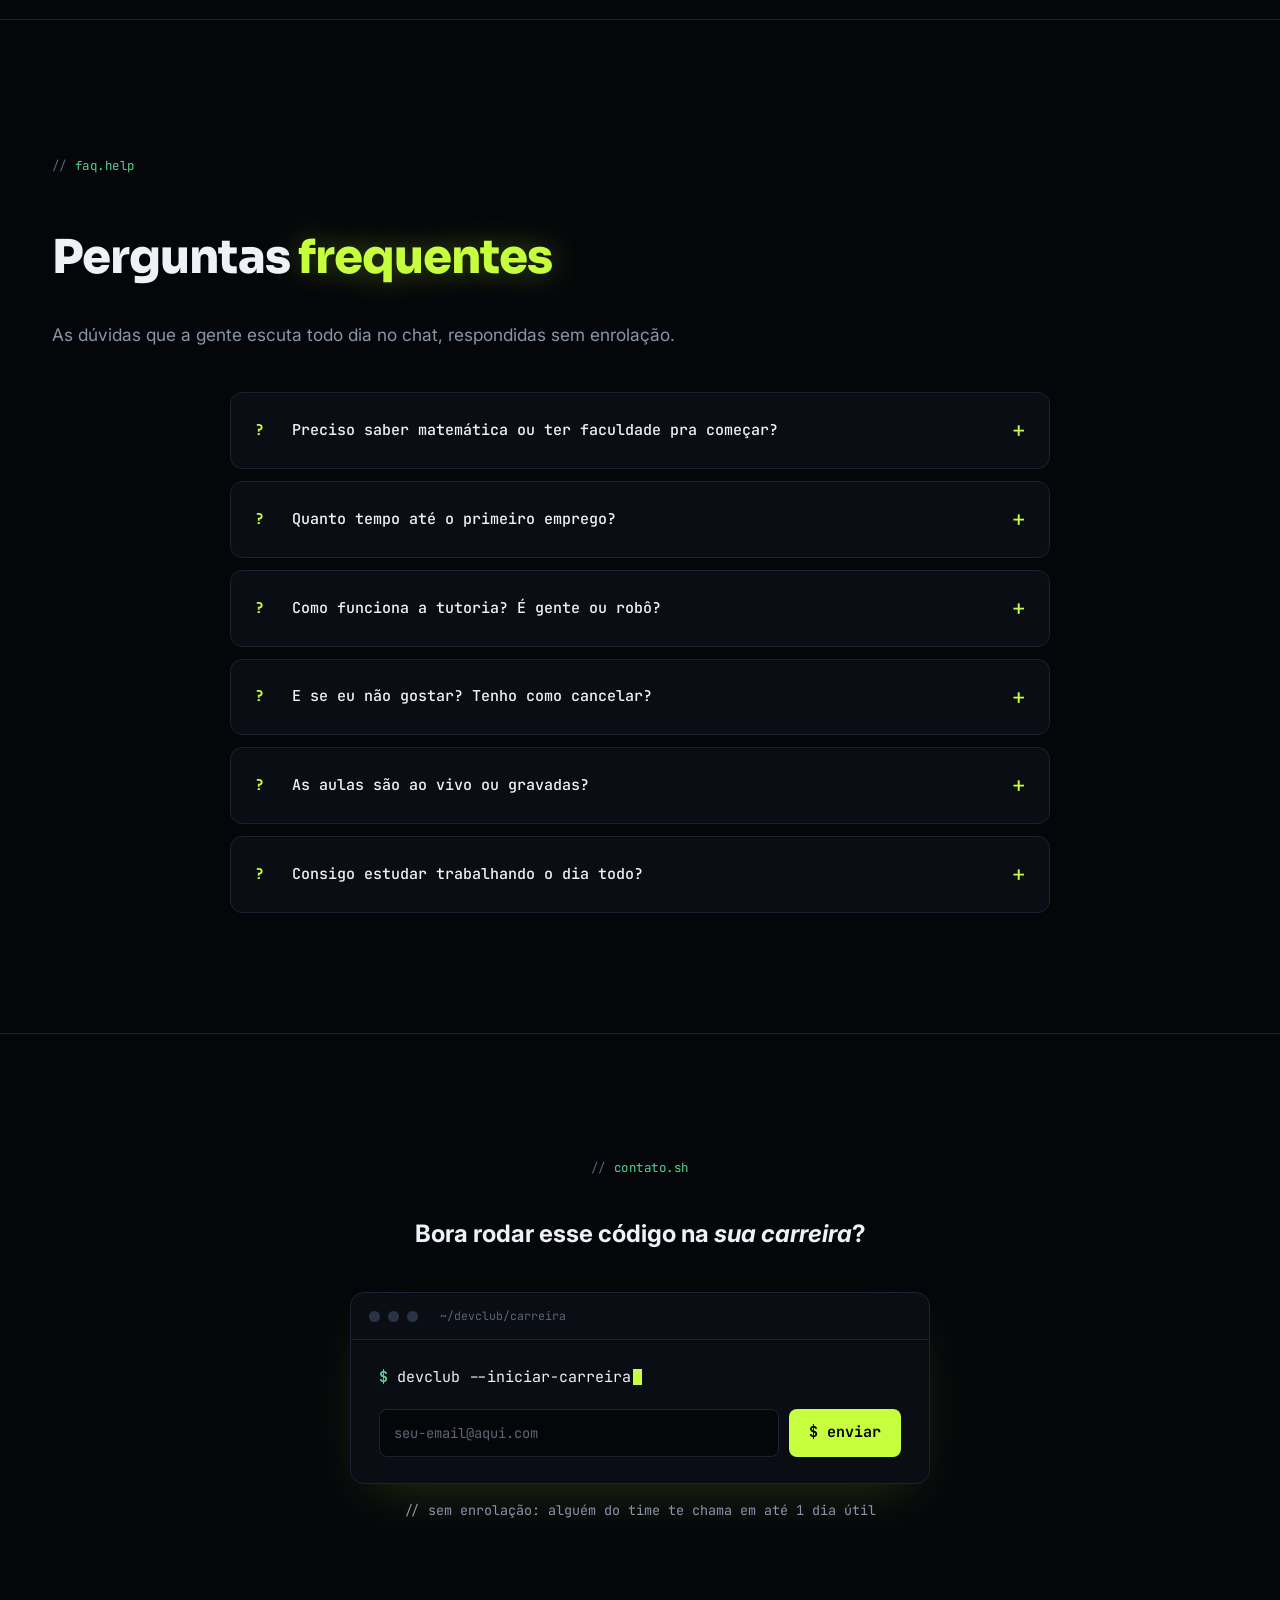
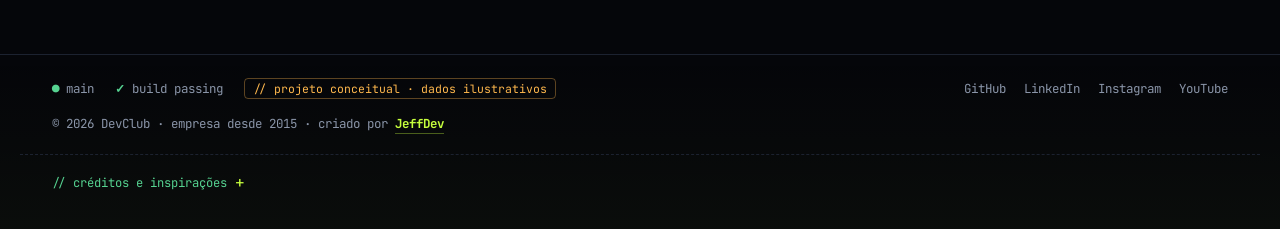
==== commit ff679875: "Hero cubes autoral: canvas 2D isométrico substitui a cena Spline Zero dependências no hero — sai unp" ====
--- a/index.html
+++ b/index.html
@@ -8,8 +8,7 @@
 <link rel="preconnect" href="https://fonts.googleapis.com">
 <link rel="preconnect" href="https://fonts.gstatic.com" crossorigin>
 <link href="https://fonts.googleapis.com/css2?family=Sora:wght@400;600;700;800&family=JetBrains+Mono:wght@400;500;600;700&family=Inter:wght@400;500;600&family=Press+Start+2P&display=swap" rel="stylesheet">
-<link rel="stylesheet" href="css/style.css?v=2026-morph">
-<script type="module" src="https://unpkg.com/@splinetool/viewer@1.9.28/build/spline-viewer.js"></script>
+<link rel="stylesheet" href="css/style.css?v=2026-cubes">
 </head>
 <body>
 
@@ -52,12 +51,8 @@
        HERO — cena 3D Spline + conteúdo por cima
        ============================================================ -->
   <section class="hero">
-    <!-- Cena 3D — 1 viewer só, zoom agressivo pra cubos preencherem lado a lado
-         e mouse interagir com a cena como uma coisa só -->
-    <spline-viewer class="hero-spline"
-      url="https://prod.spline.design/dJqTIQ-tE3ULUPMi/scene.splinecode"
-      loading-anim-type="none"
-      aria-hidden="true"></spline-viewer>
+    <!-- Campo de cubos 3D — canvas 2D isométrico autoral, zero dependências -->
+    <canvas id="heroCubes" class="hero-cubes" aria-hidden="true"></canvas>
 
     <!-- Véu de gradiente pra contraste do texto -->
     <div class="hero-veil" aria-hidden="true"></div>
@@ -386,7 +381,7 @@
             <div class="proj-meta">
               <div class="proj-name">DevClub — 26 anos</div>
               <div class="proj-author">JeffDev · <em>minha primeira página como programador</em> — é esta que você está navegando</div>
-              <div class="tag-row"><span class="tag">HTML</span><span class="tag">CSS</span><span class="tag">JavaScript</span><span class="tag">Spline 3D</span></div>
+              <div class="tag-row"><span class="tag">HTML</span><span class="tag">CSS</span><span class="tag">JavaScript</span><span class="tag">Canvas 3D</span></div>
             </div>
           </article>
 
@@ -706,7 +701,7 @@
   <details class="wrap credits">
     <summary><span class="c">// créditos e inspirações</span><span class="credits-toggle" aria-hidden="true">+</span></summary>
     <p>
-      Hero 3D via <a href="https://spline.design" target="_blank" rel="noopener">Spline</a> ·
+      Cubos 3D do hero: canvas 2D isométrico autoral (sem bibliotecas) ·
       CardStack e Testimonials adaptados de <a href="https://ui.aceternity.com" target="_blank" rel="noopener">ui.aceternity.com</a> e
       <a href="https://codepen.io/Northstrix/pen/QwWoYzZ" target="_blank" rel="noopener">Northstrix/CodePen</a> ·
       Ícones da tela pixel PRESS START inspirados em fontes retrô ·
@@ -719,6 +714,6 @@
   </details>
 </footer>
 
-<script src="js/script.js?v=2026-morph2"></script>
+<script src="js/script.js?v=2026-cubes2"></script>
 </body>
 </html>
--- a/css/style.css
+++ b/css/style.css
@@ -490,21 +490,16 @@
   display:flex; align-items:center;
 }
 
-/* Cena 3D — 1 viewer só com zoom agressivo pra preencher lado a lado,
-   garantindo interação unificada com o mouse (uma cena só) */
-.hero-spline{
+/* Campo de cubos 3D — canvas 2D isométrico autoral (zero dependências) */
+.hero-cubes{
   position:absolute; inset:0;
   width:100%; height:100%;
   z-index:0;
-  pointer-events:auto;      /* mouse arrasta a cena onde não tem UI por cima */
   display:block;
-  background:transparent;
-  transform: scale(1.9);    /* zoom forte pros cubos ocuparem as bordas */
-  transform-origin: center center;
-  filter: brightness(1.2) contrast(1.08) saturate(1.12);
-}
-/* Esconde o watermark "Built with Spline" (canto inferior direito) */
-.hero-spline::part(logo){ display:none !important; }
+  pointer-events:auto;      /* mouse arrasta o campo onde não tem UI por cima */
+  cursor:grab;
+}
+.hero-cubes.is-dragging{ cursor:grabbing; }
 
 /* Véu de gradiente por cima da cena — só fade no rodapé pra transição
    com a próxima seção; topo e laterais liberados pros cubos aparecerem */
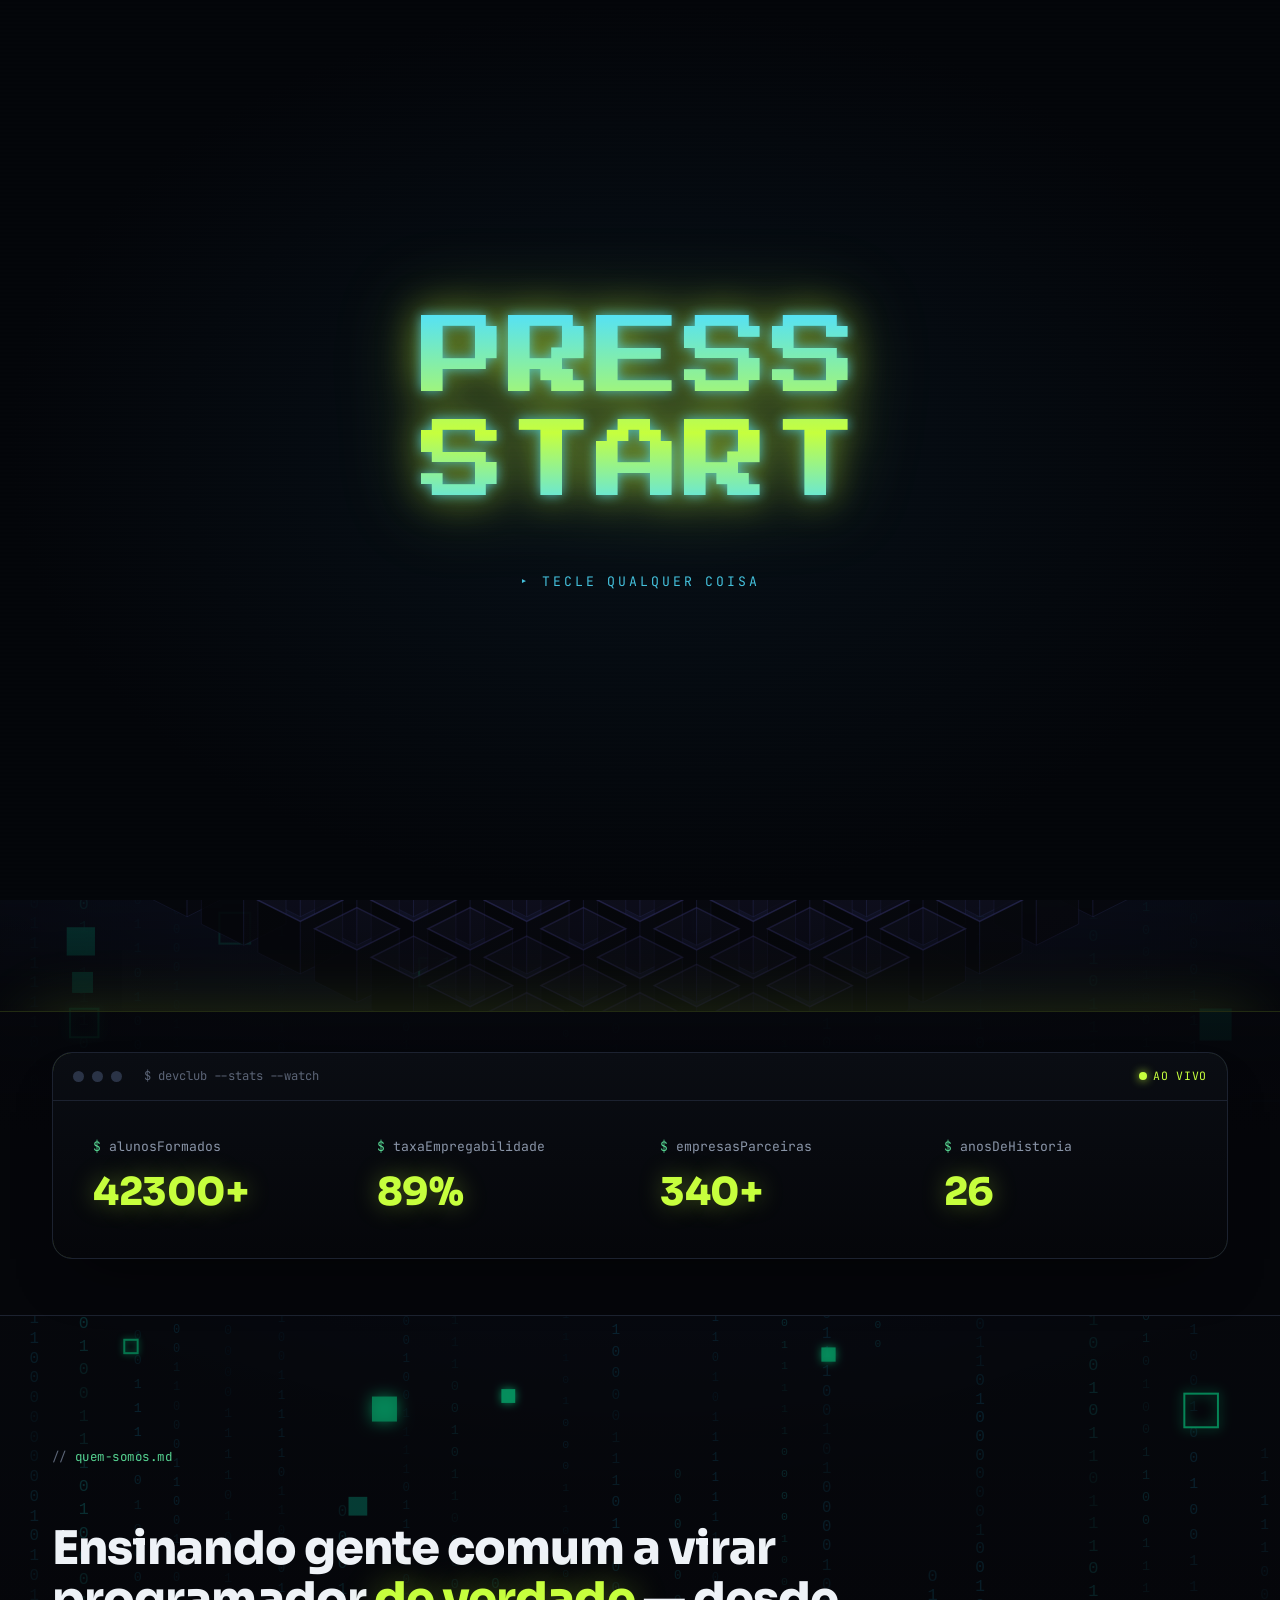
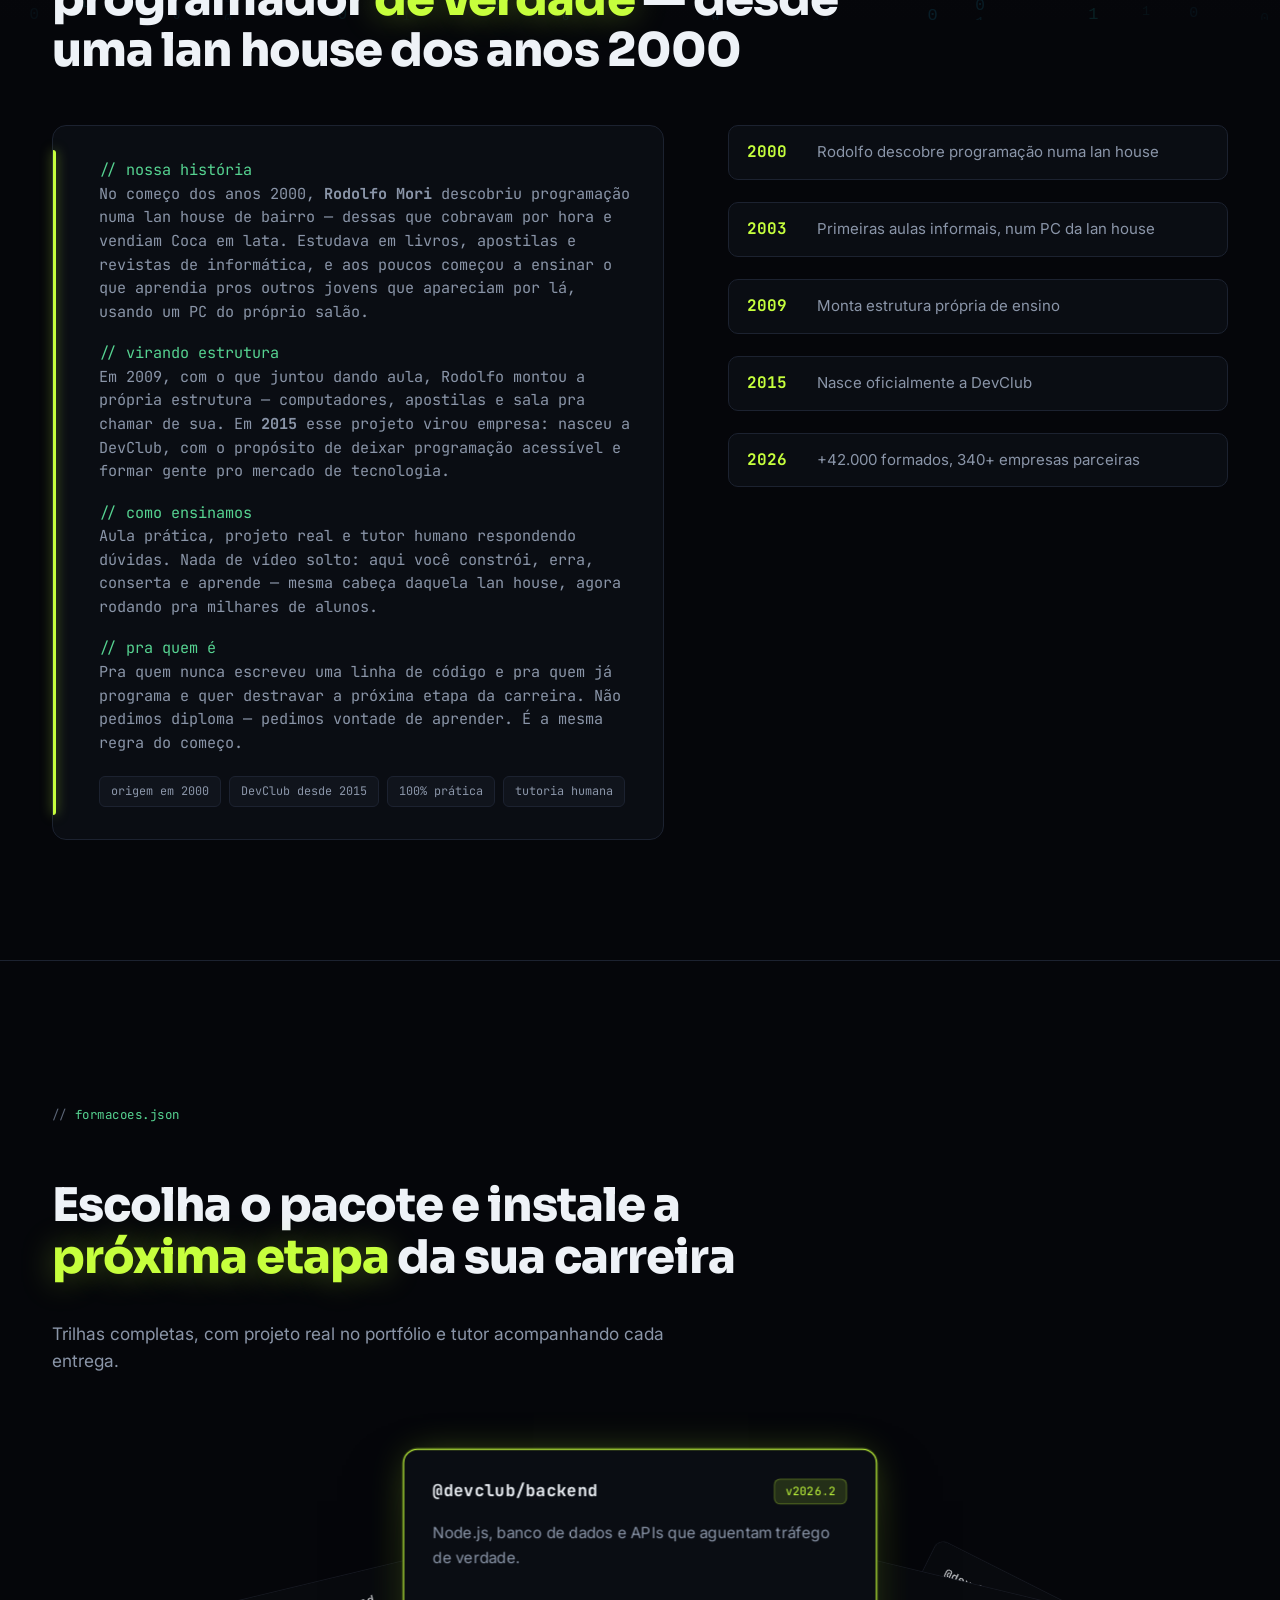
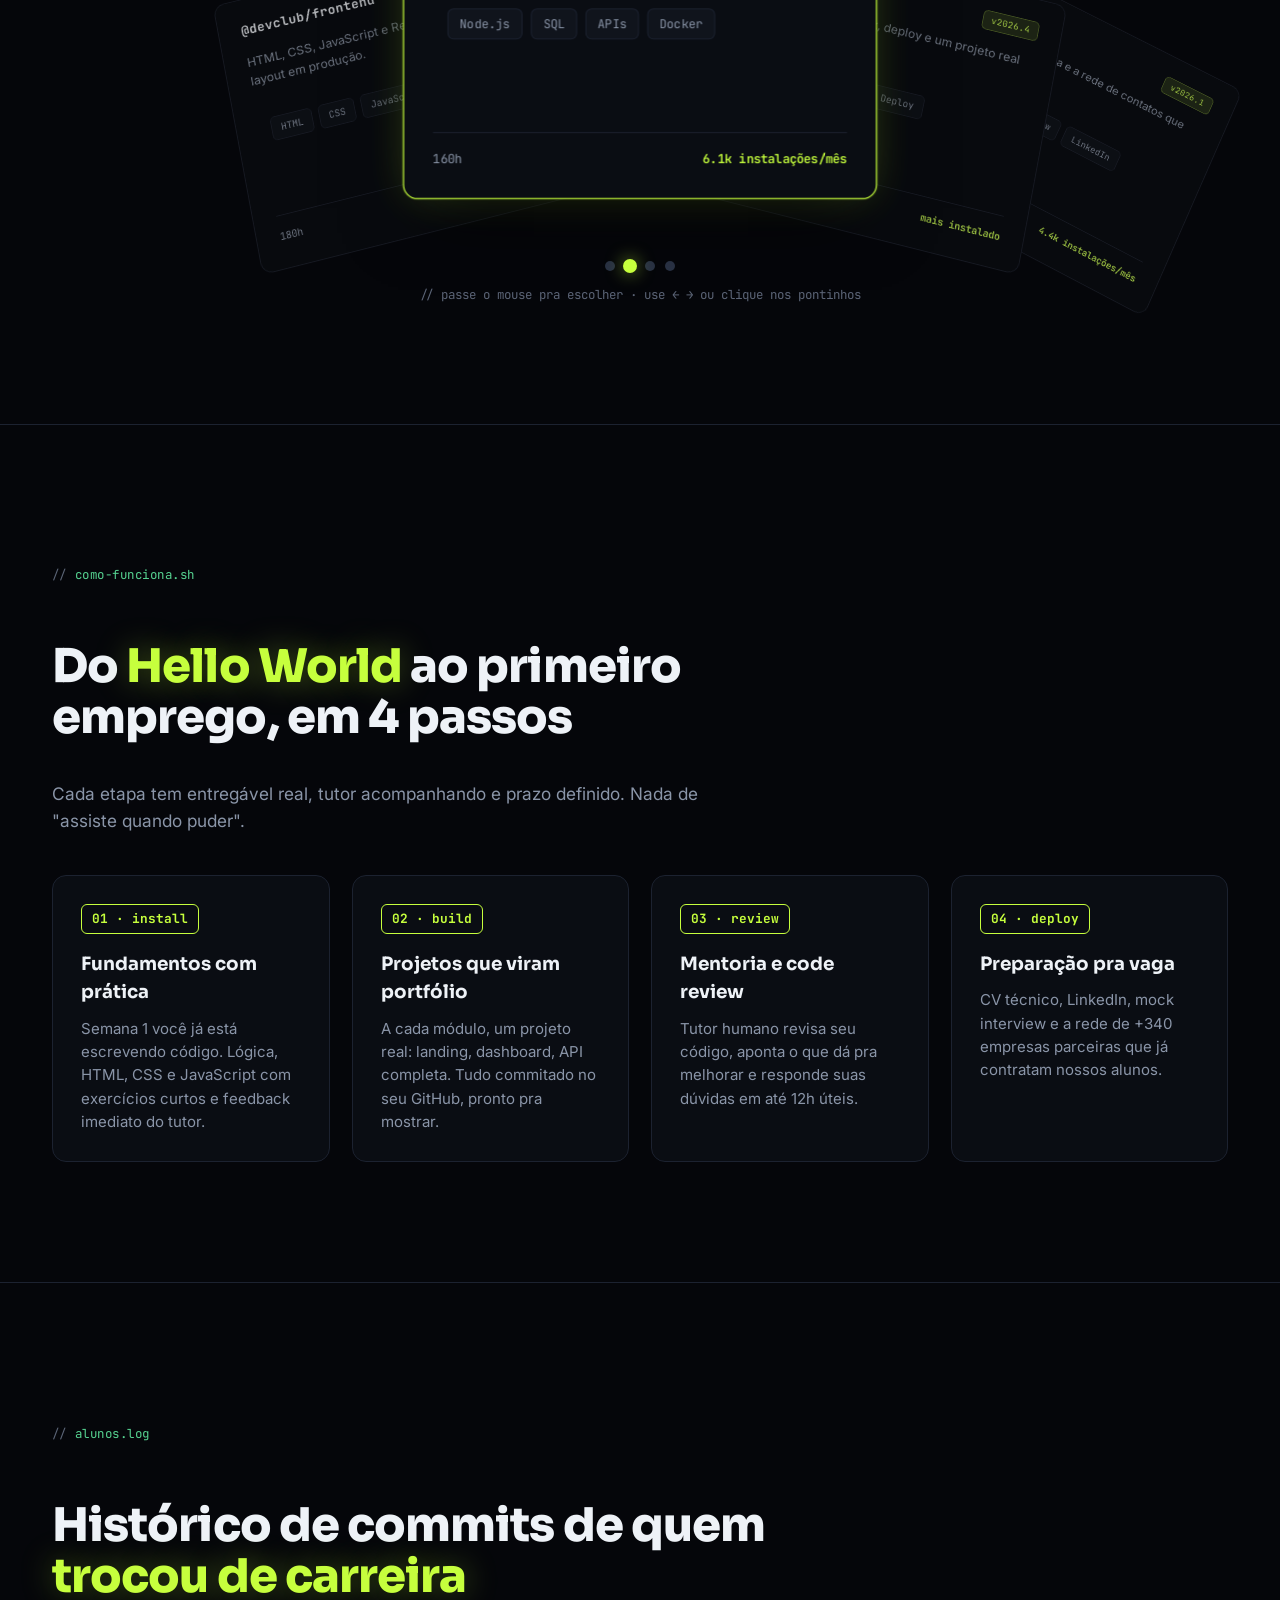
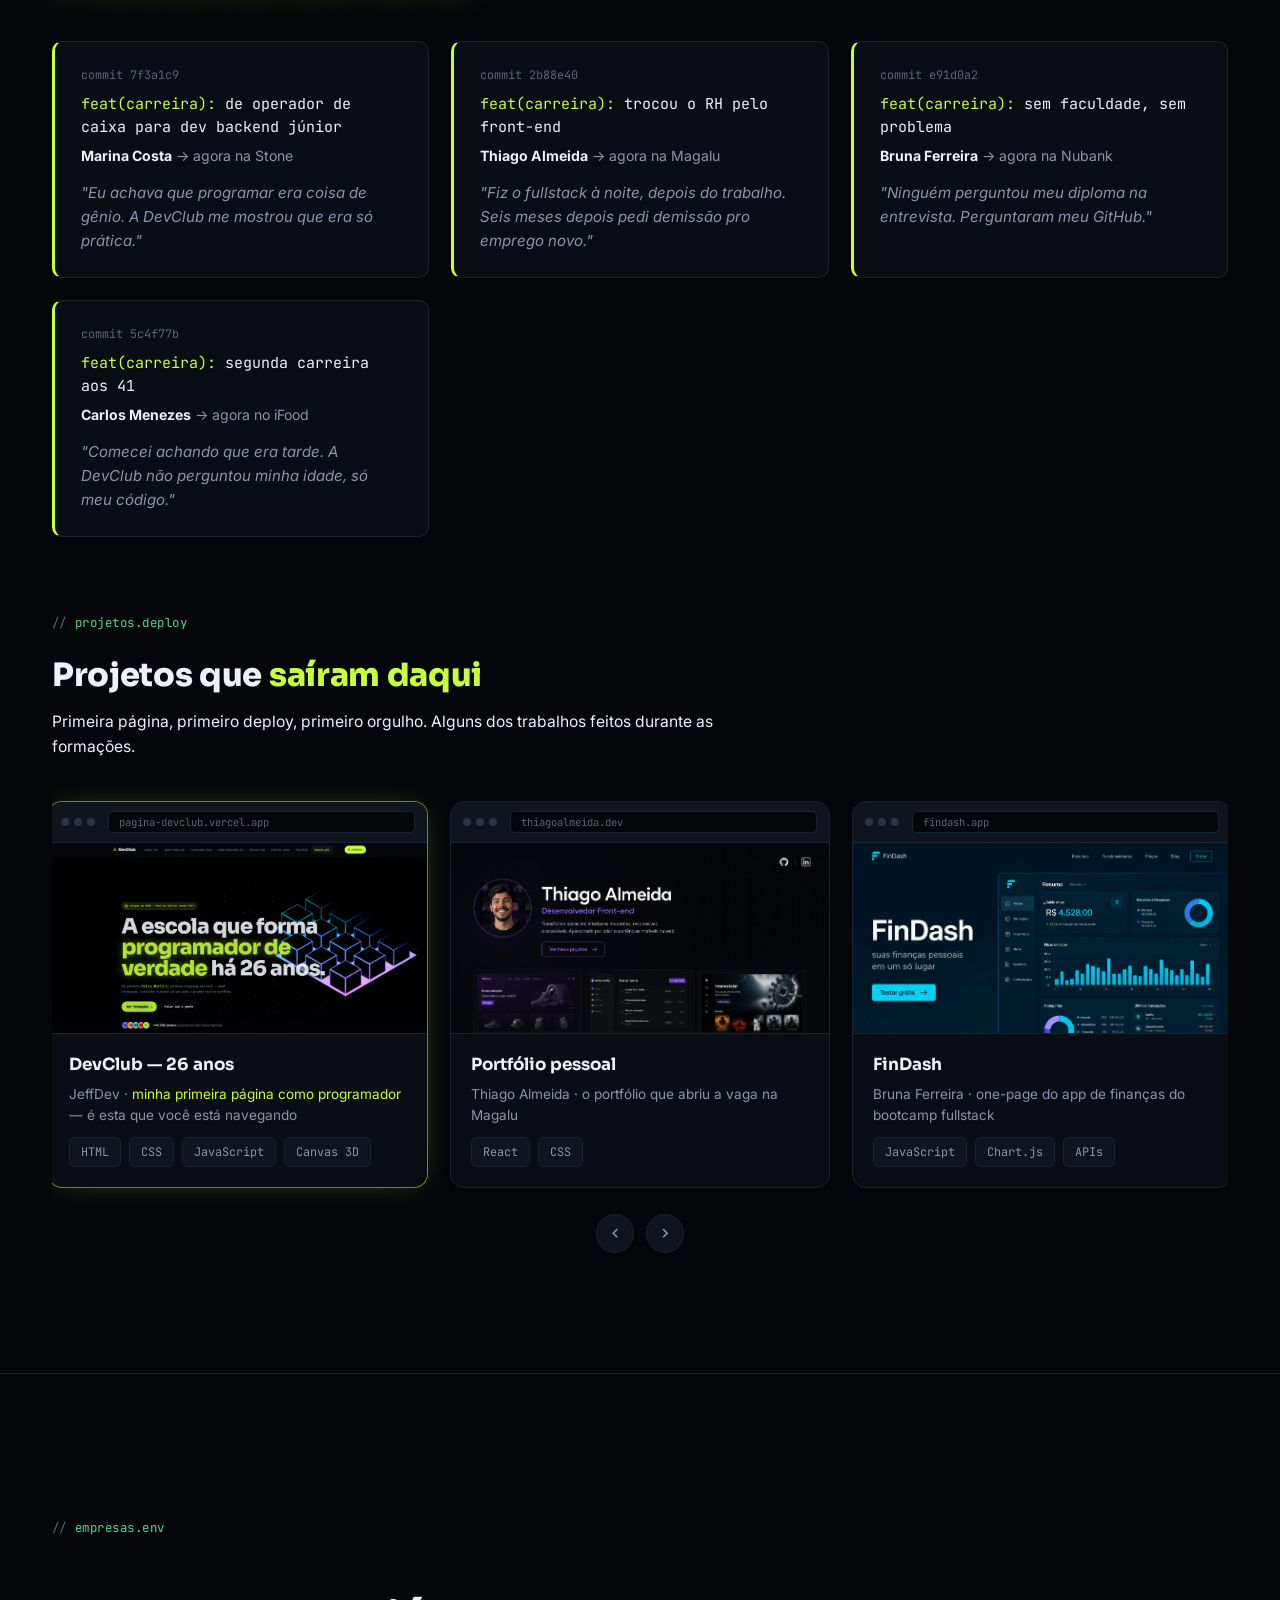
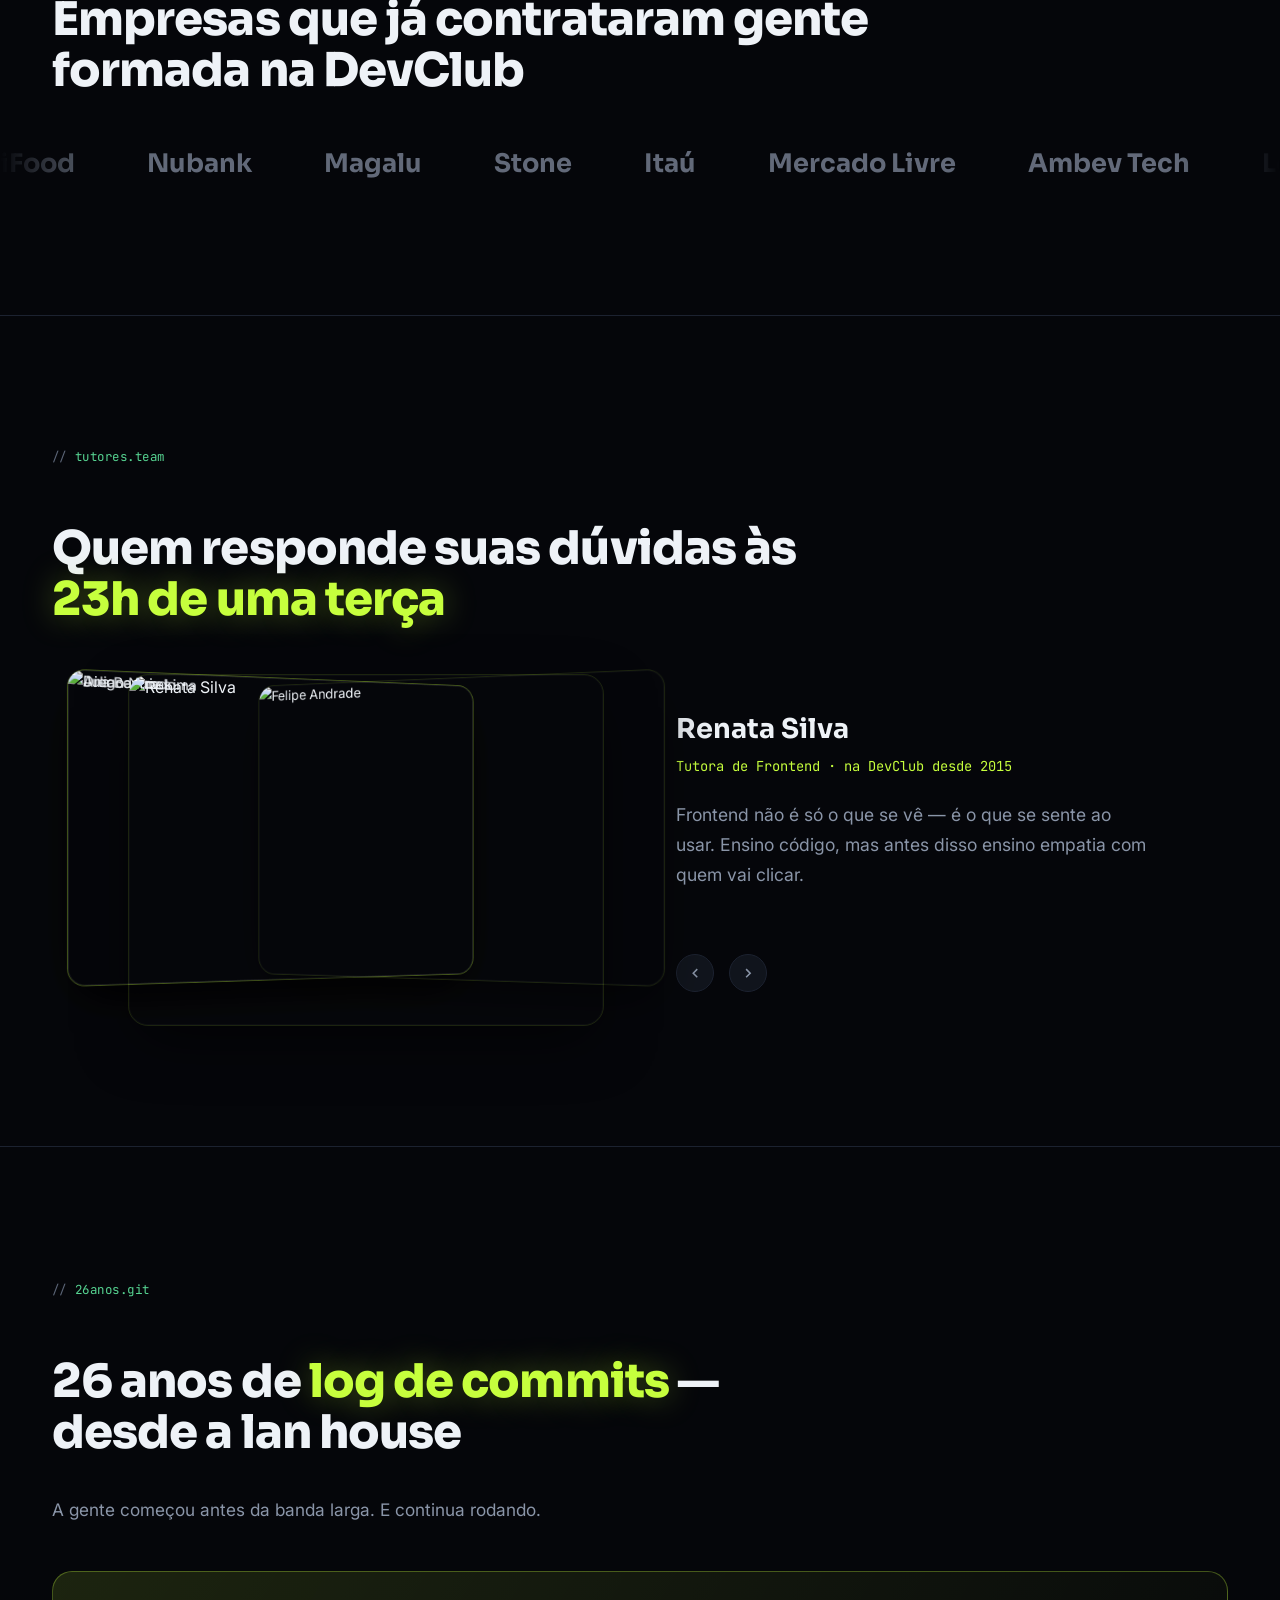
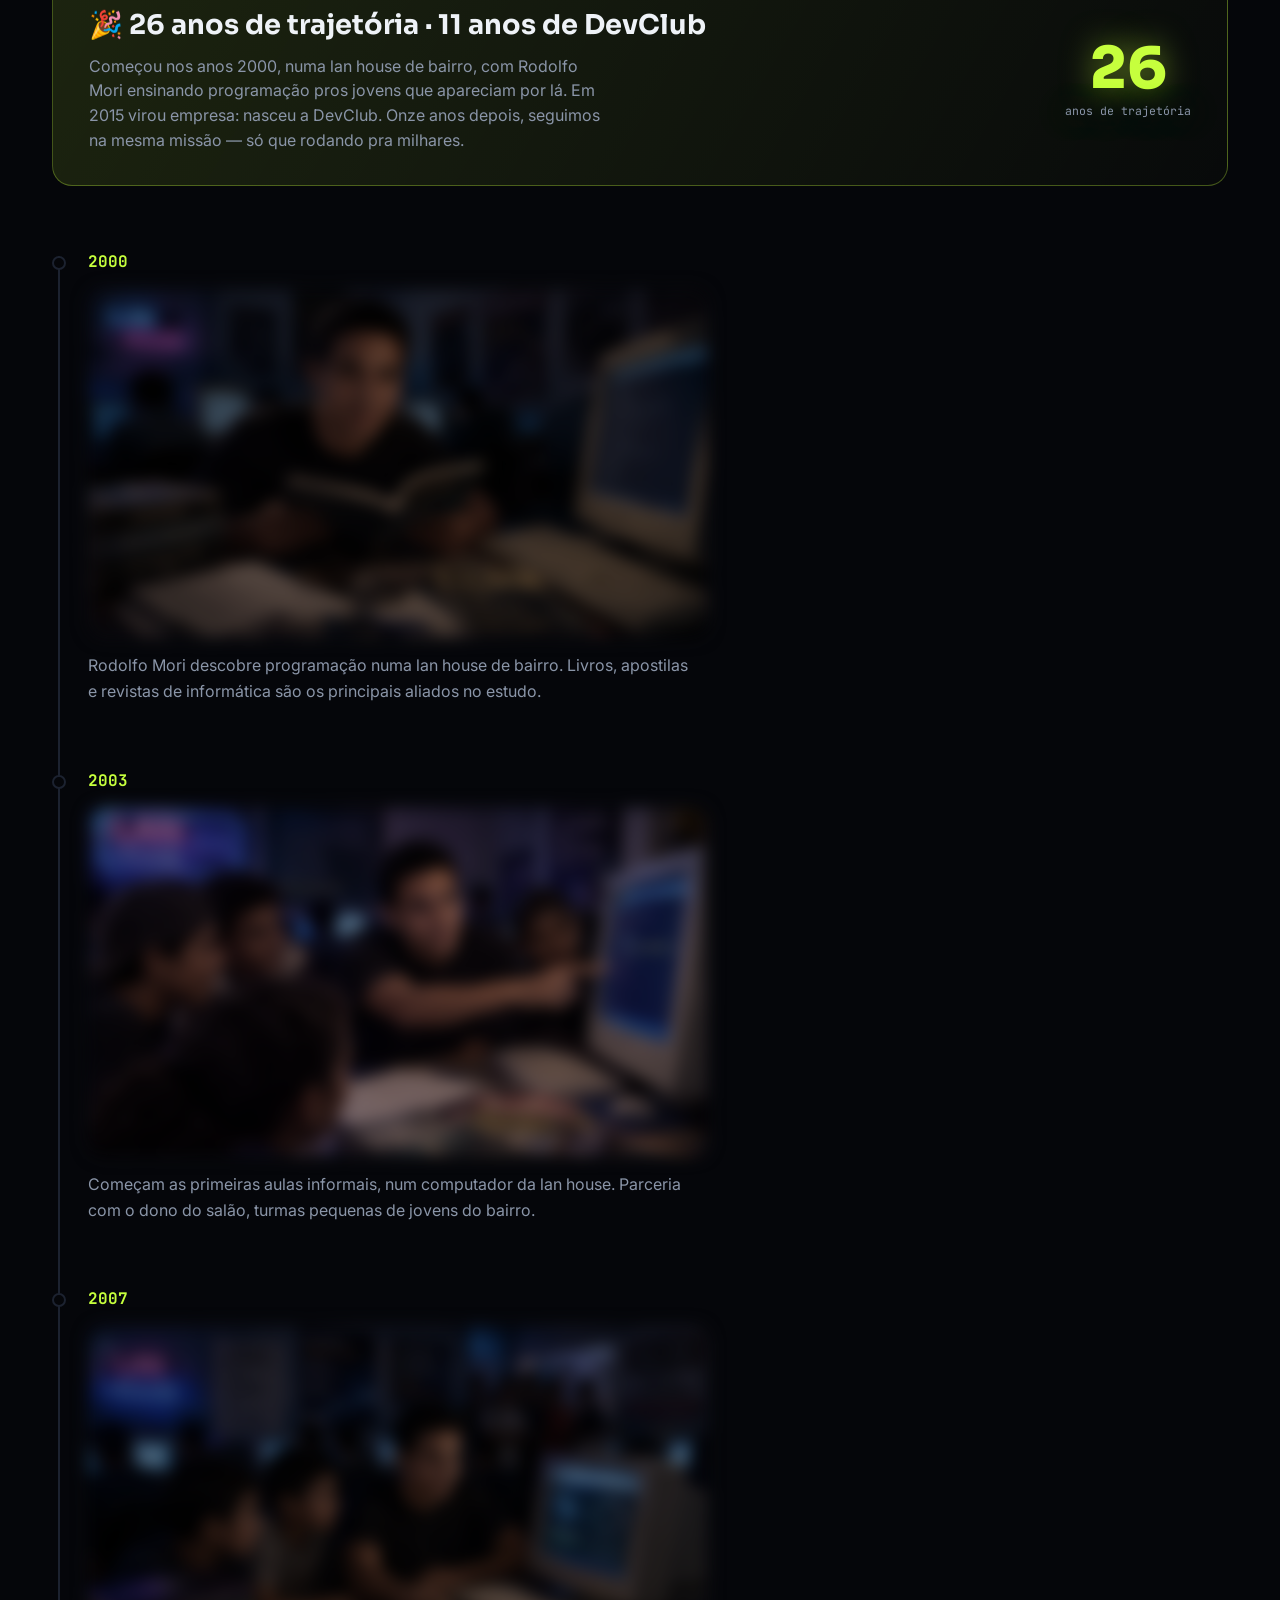
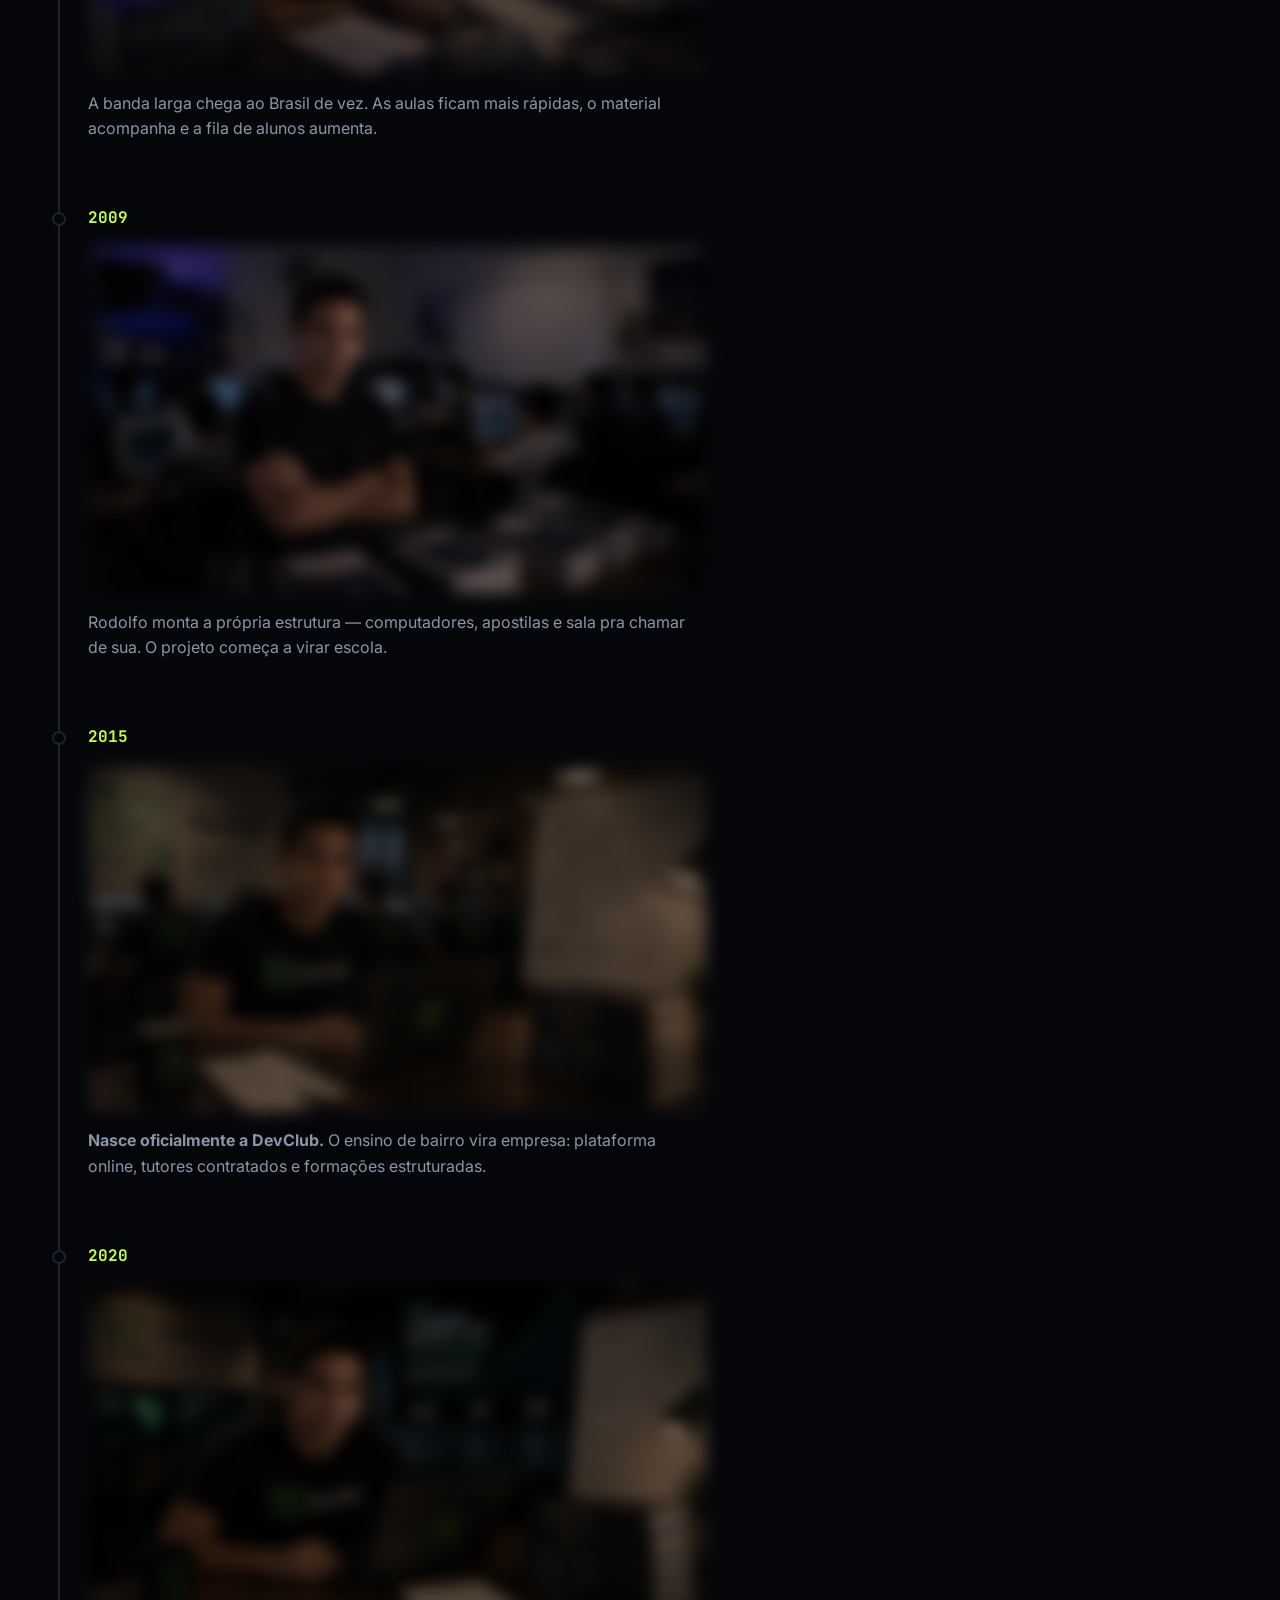
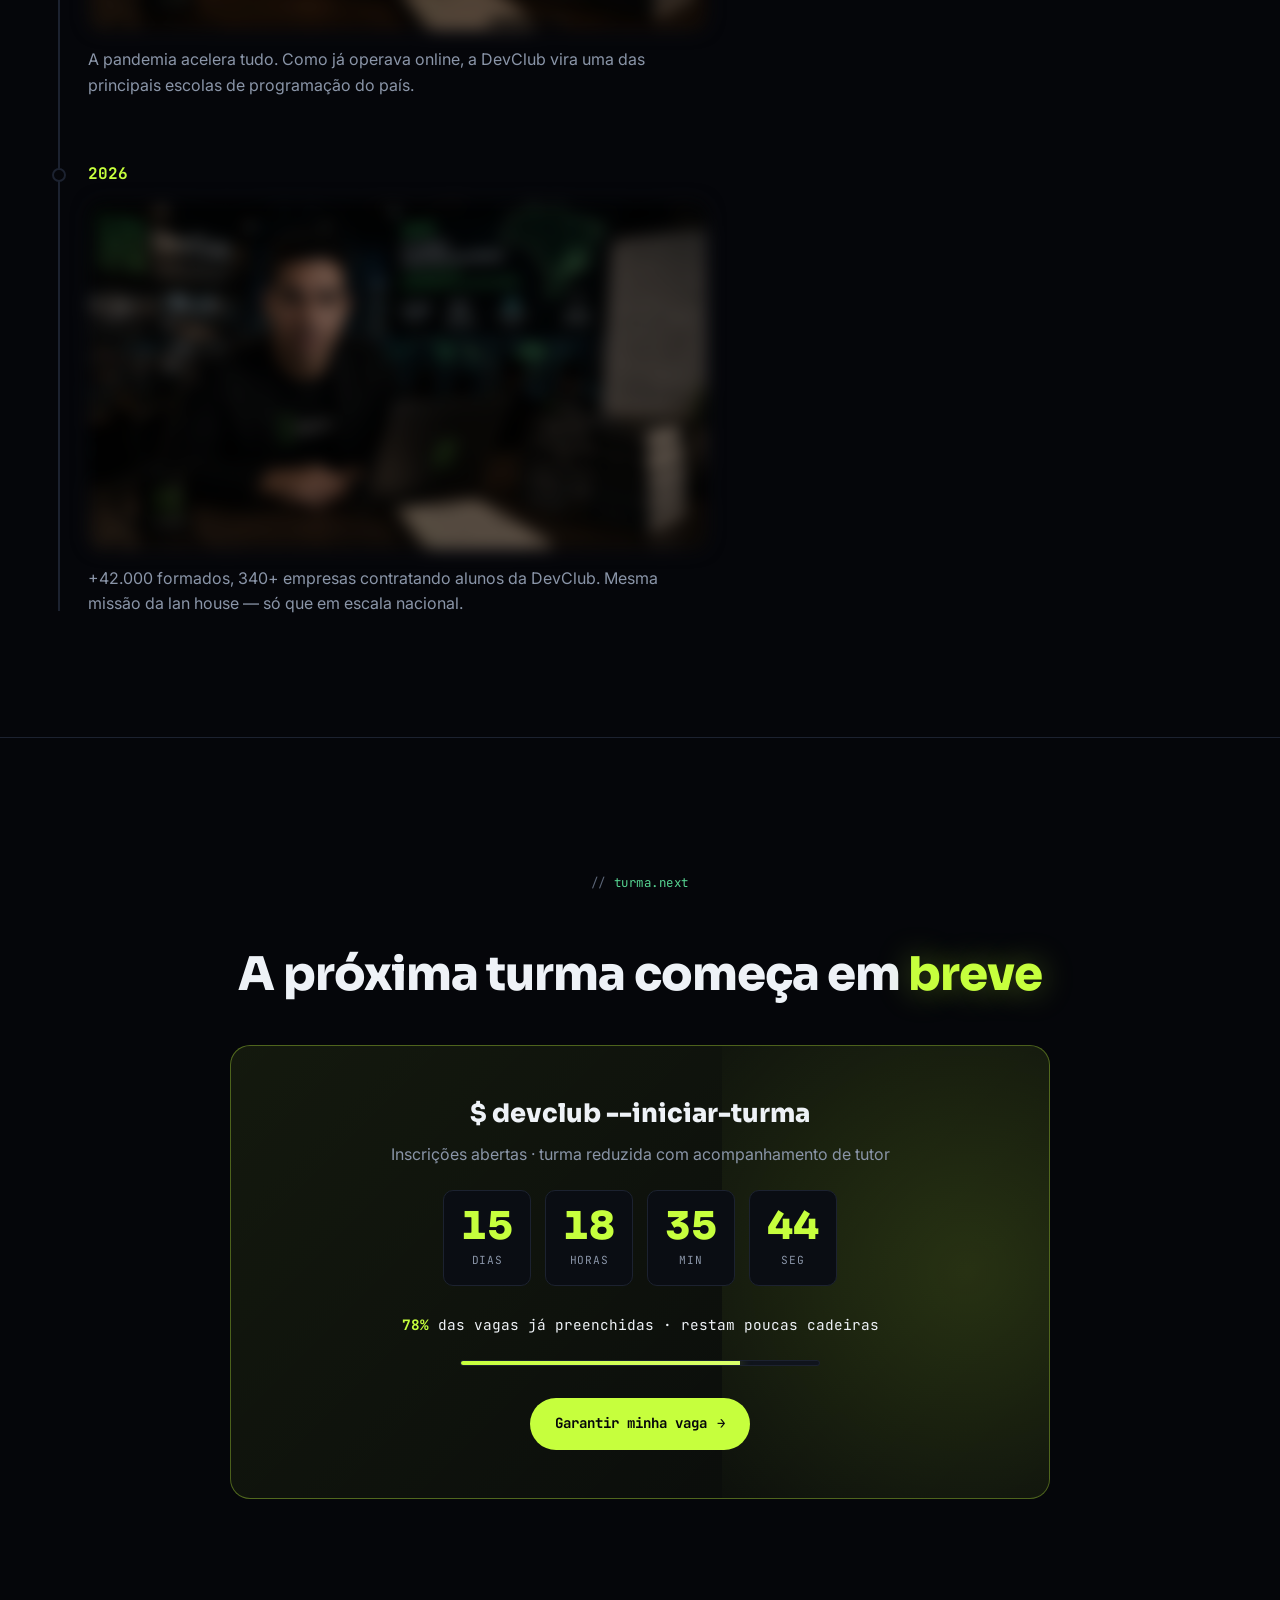
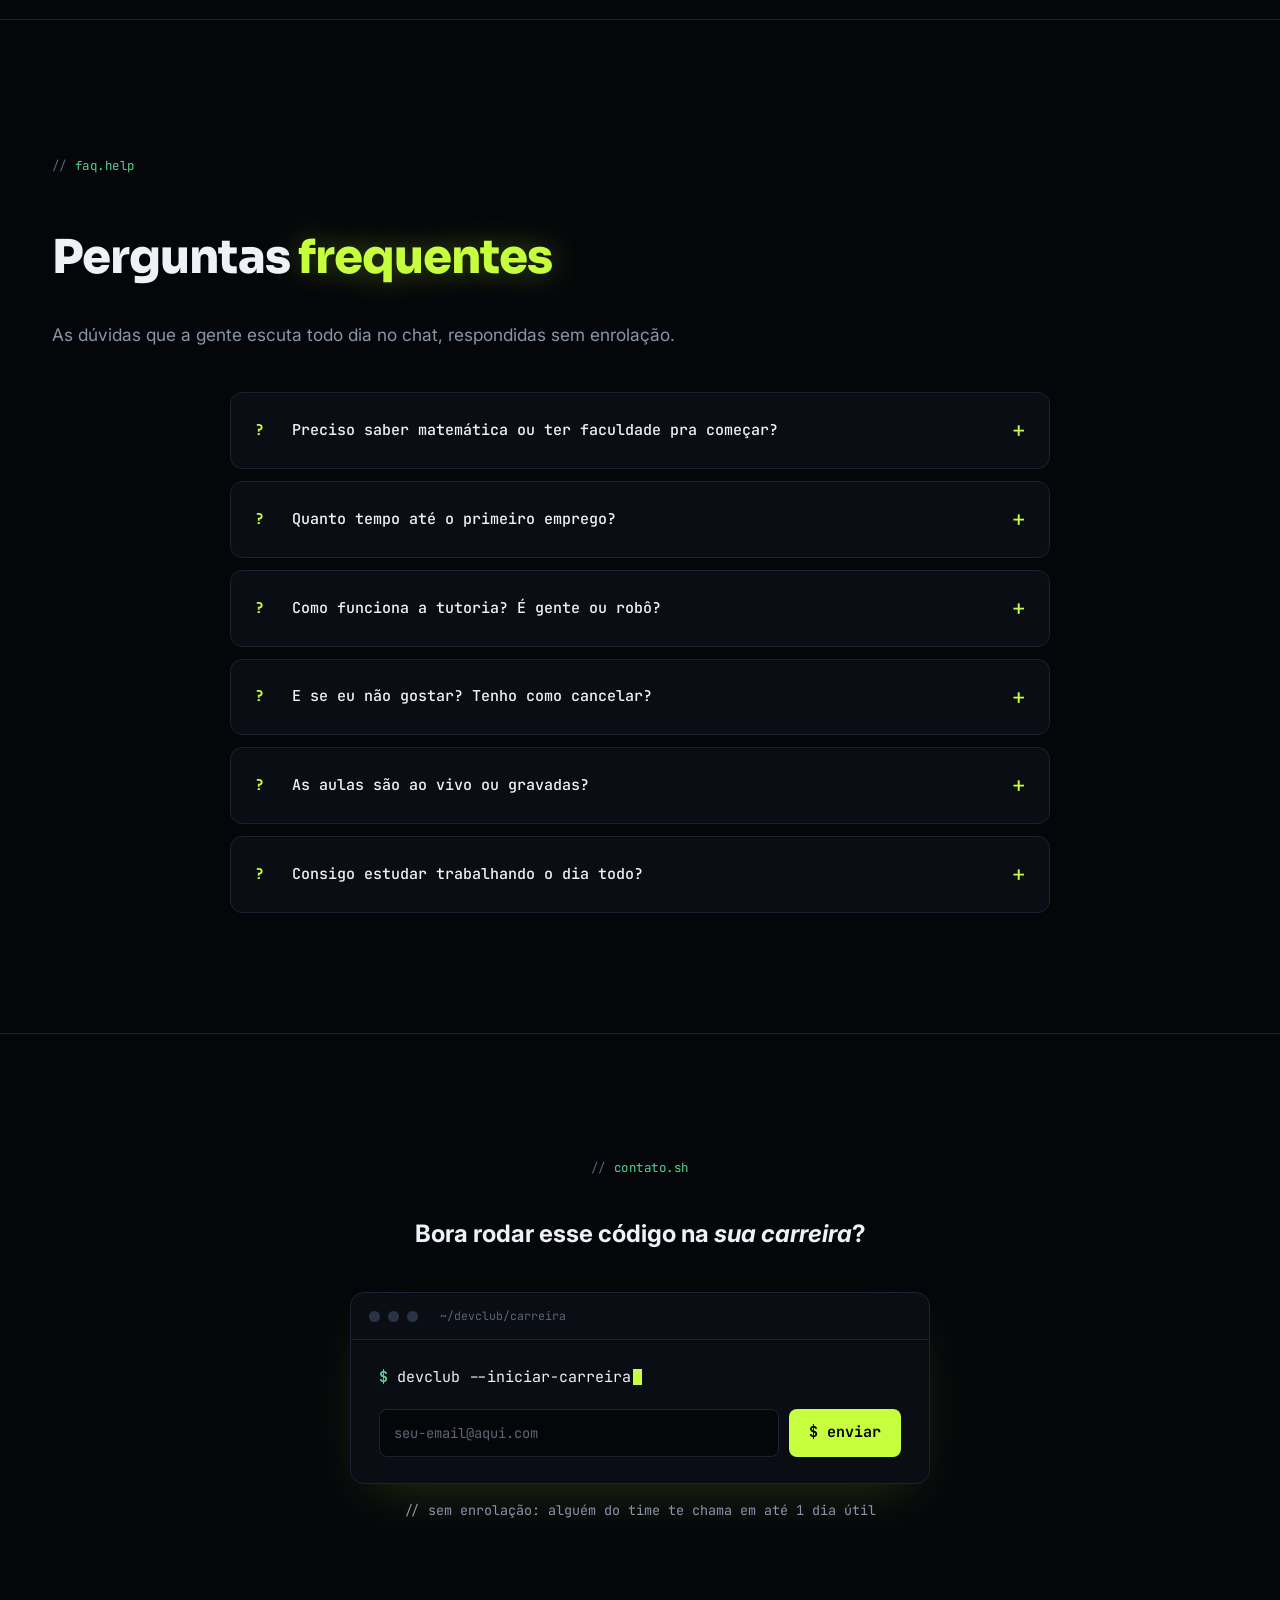
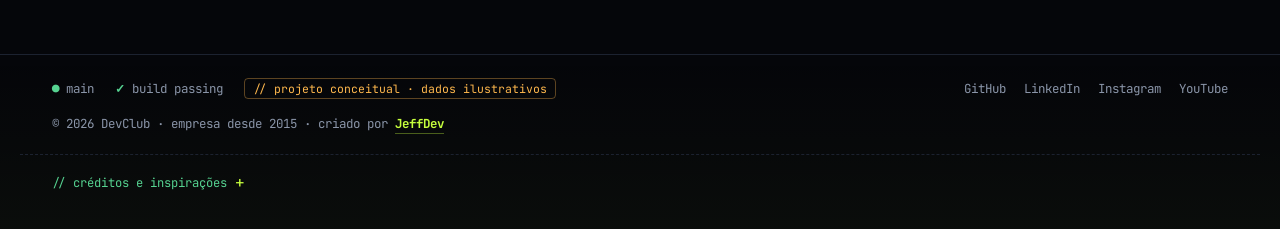
==== commit 4b39ea20: "Hero cubes v2: campo de lado a lado + visual fiel à cena original - Grade dinâmica (até 24x24, calcu" ====
--- a/index.html
+++ b/index.html
@@ -714,6 +714,6 @@
   </details>
 </footer>
 
-<script src="js/script.js?v=2026-cubes2"></script>
+<script src="js/script.js?v=2026-cubes3"></script>
 </body>
 </html>
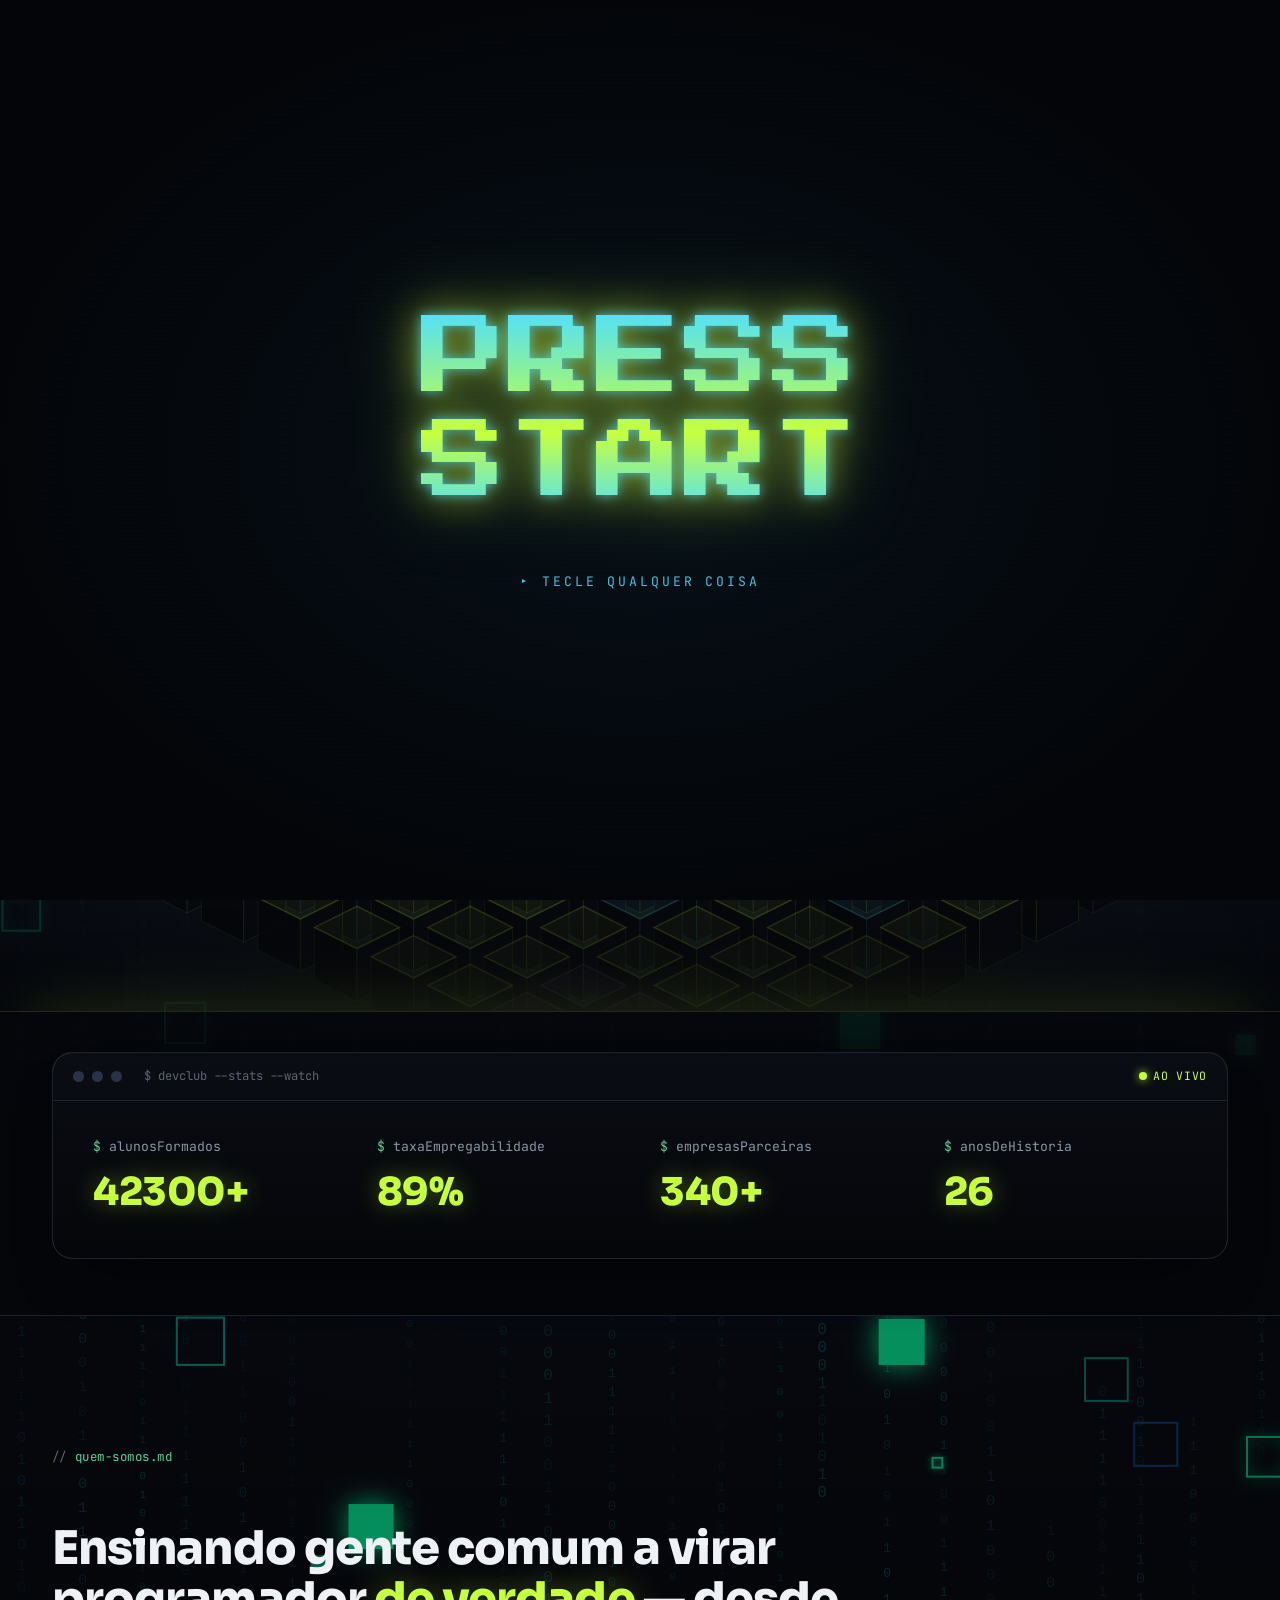
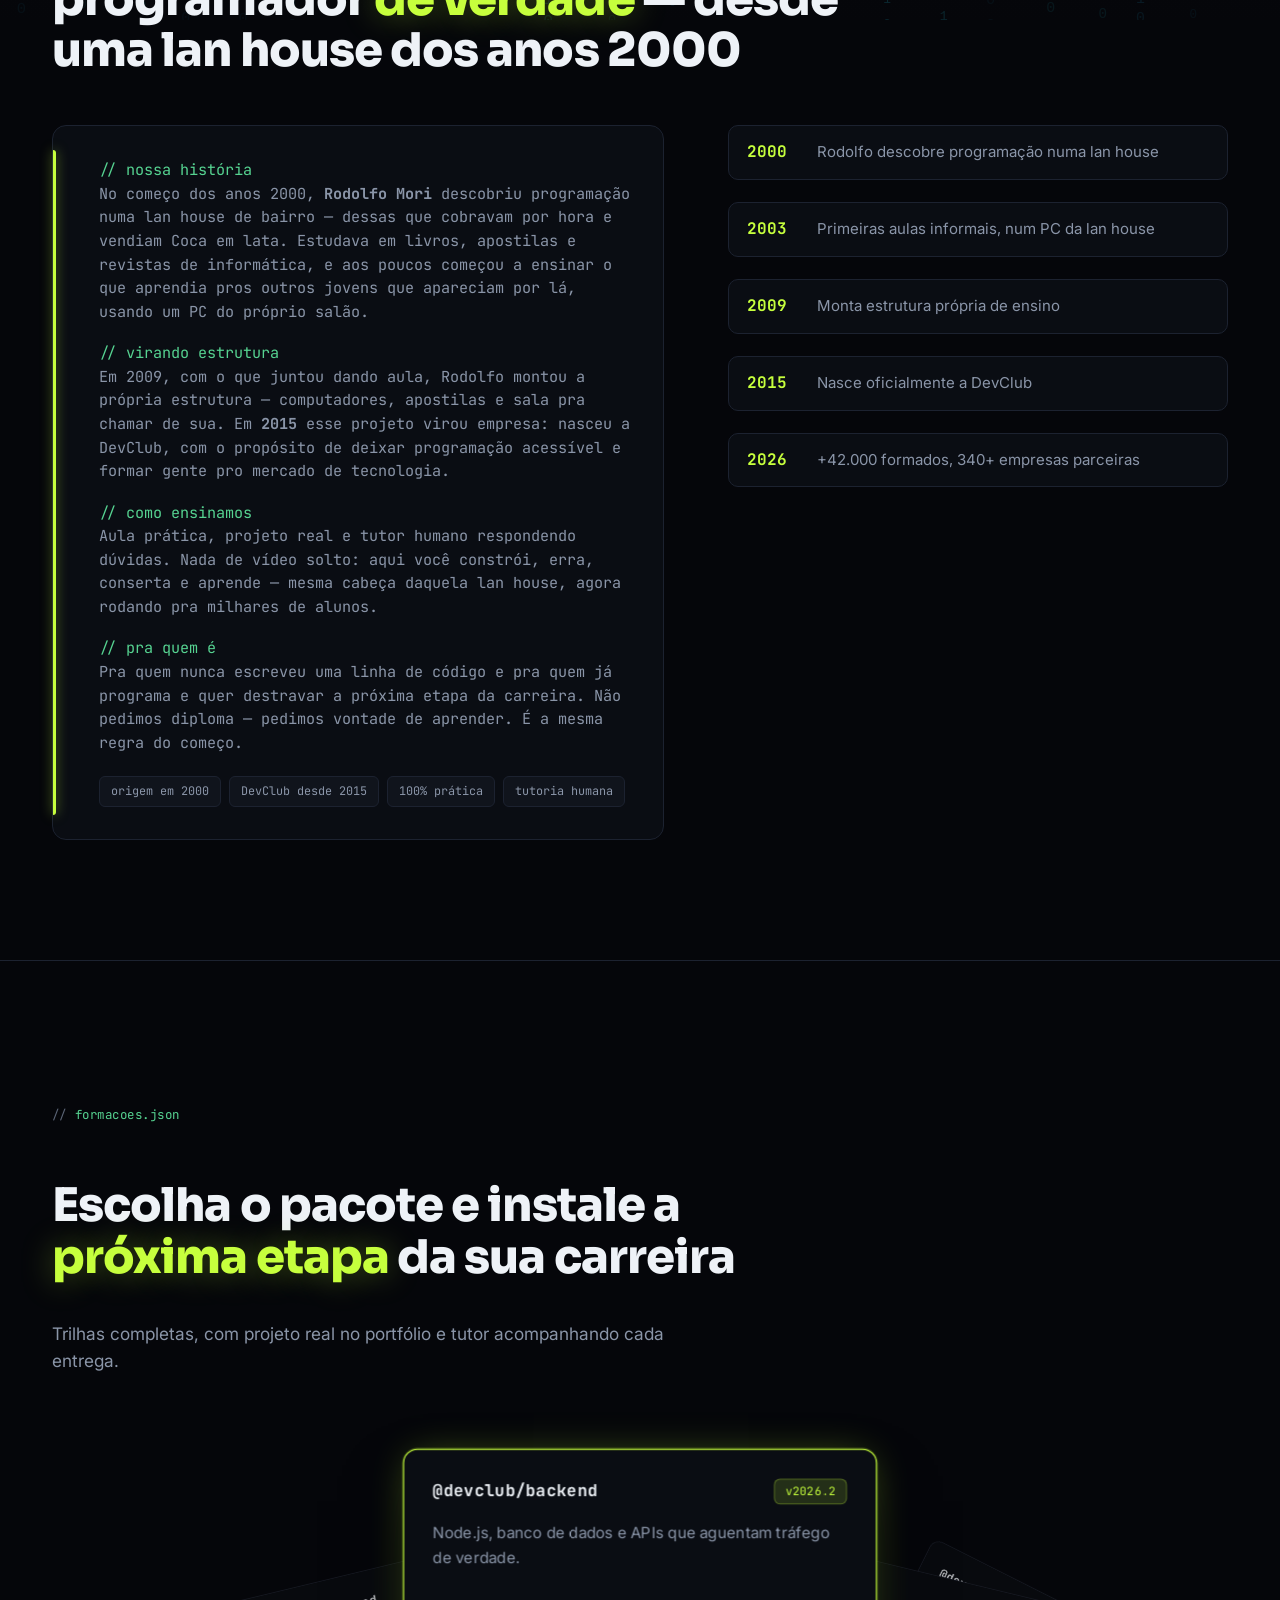
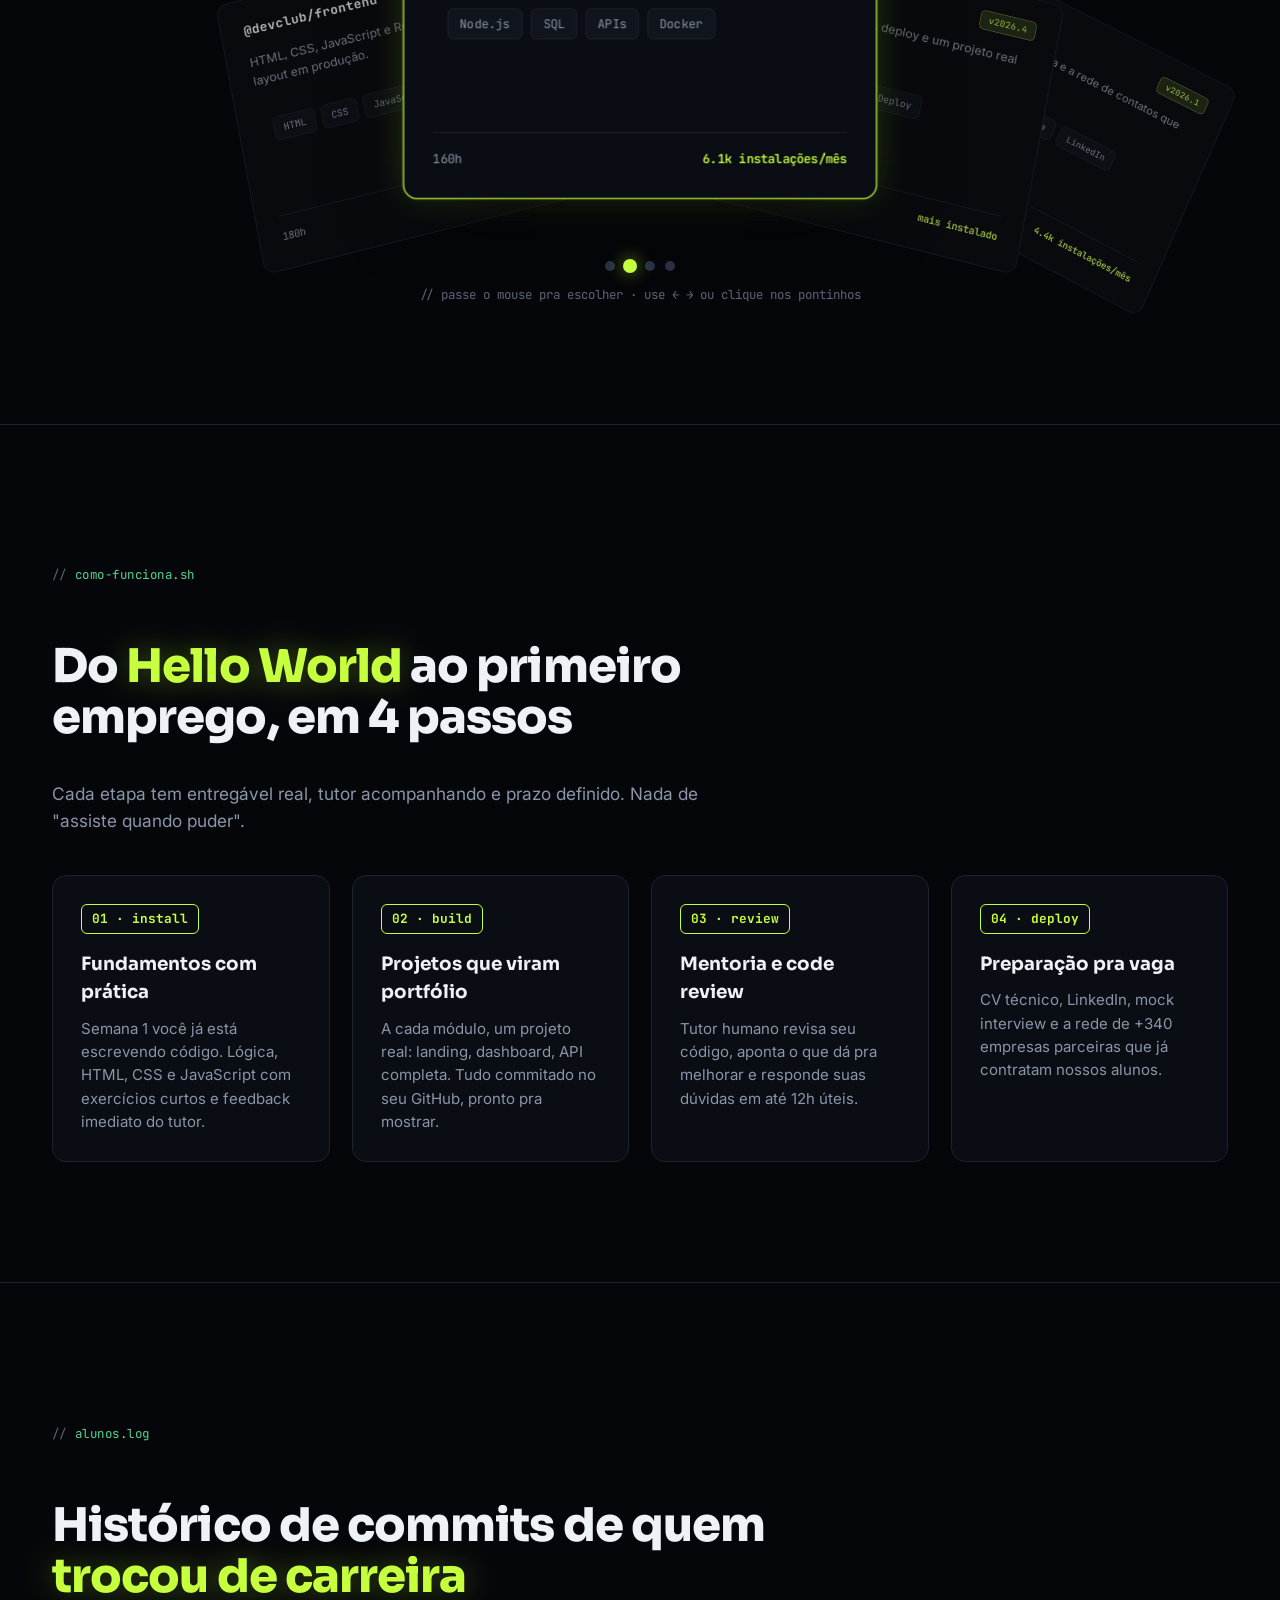
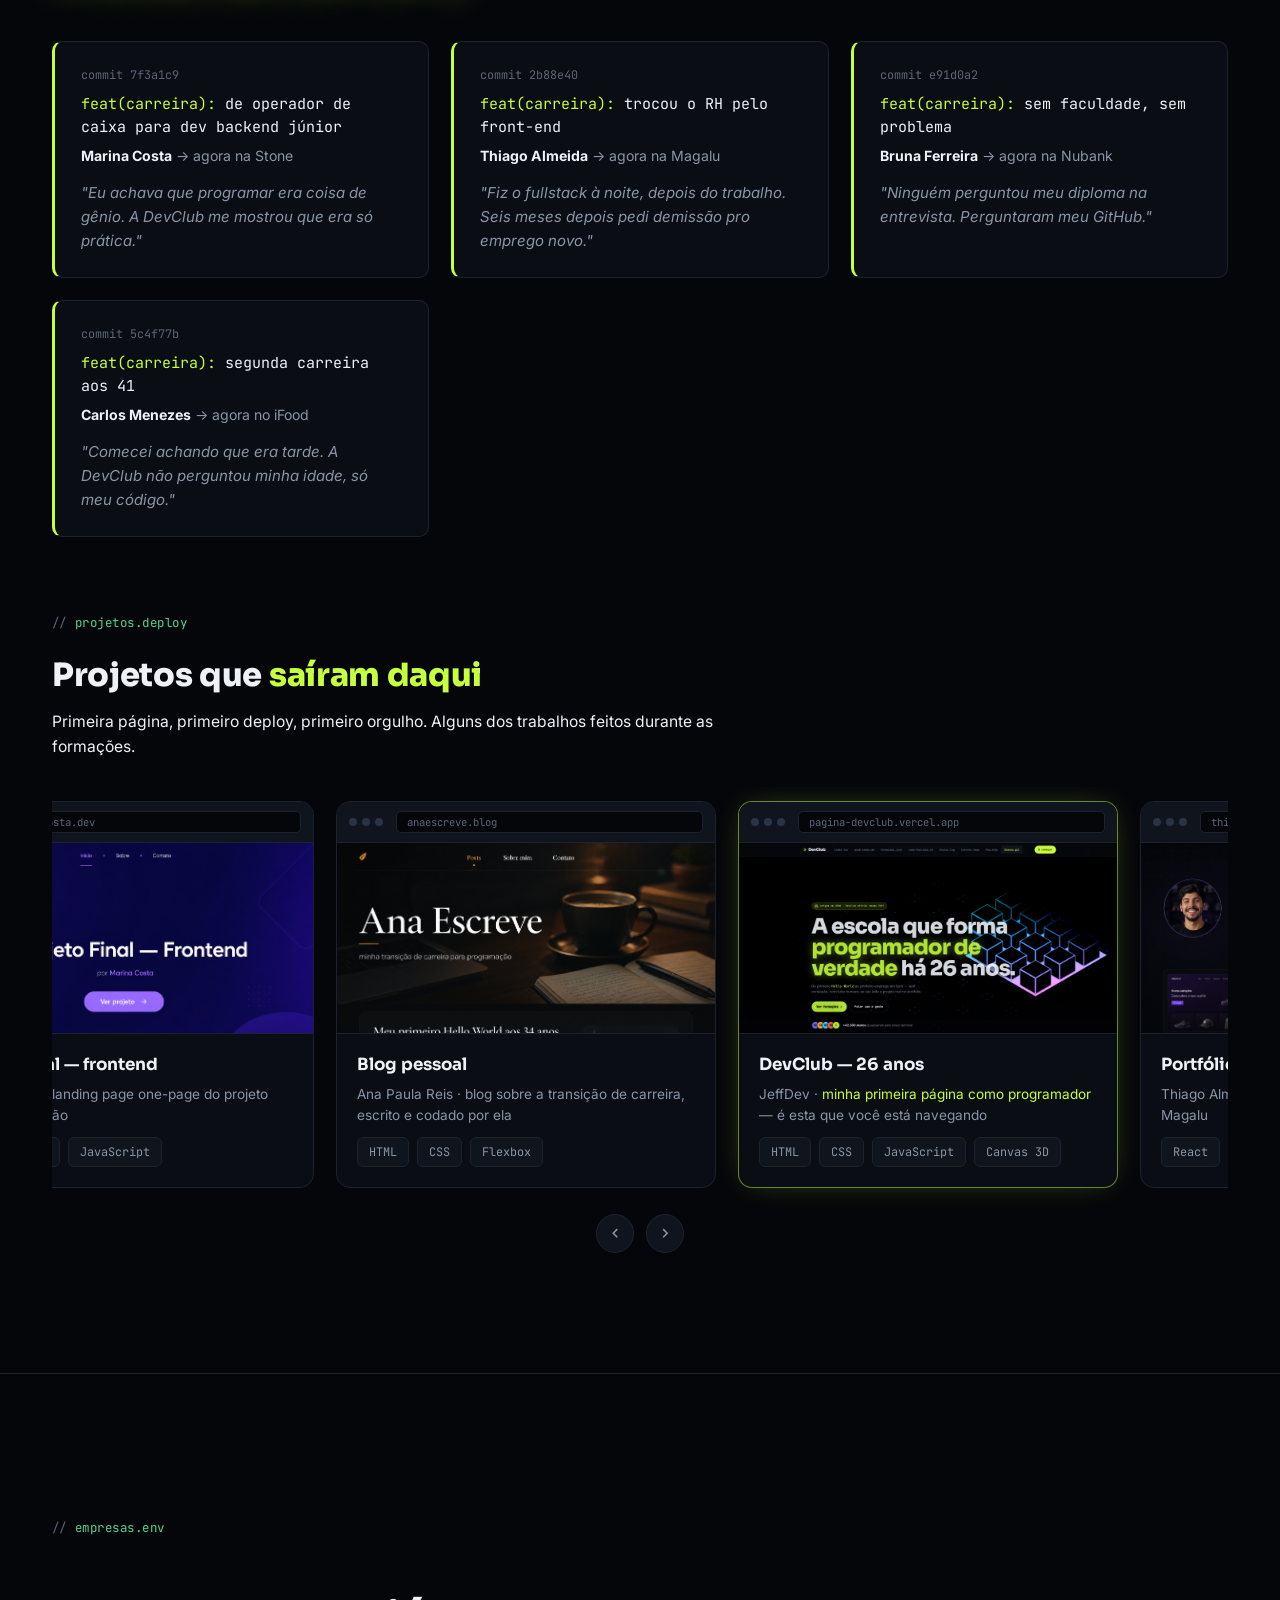
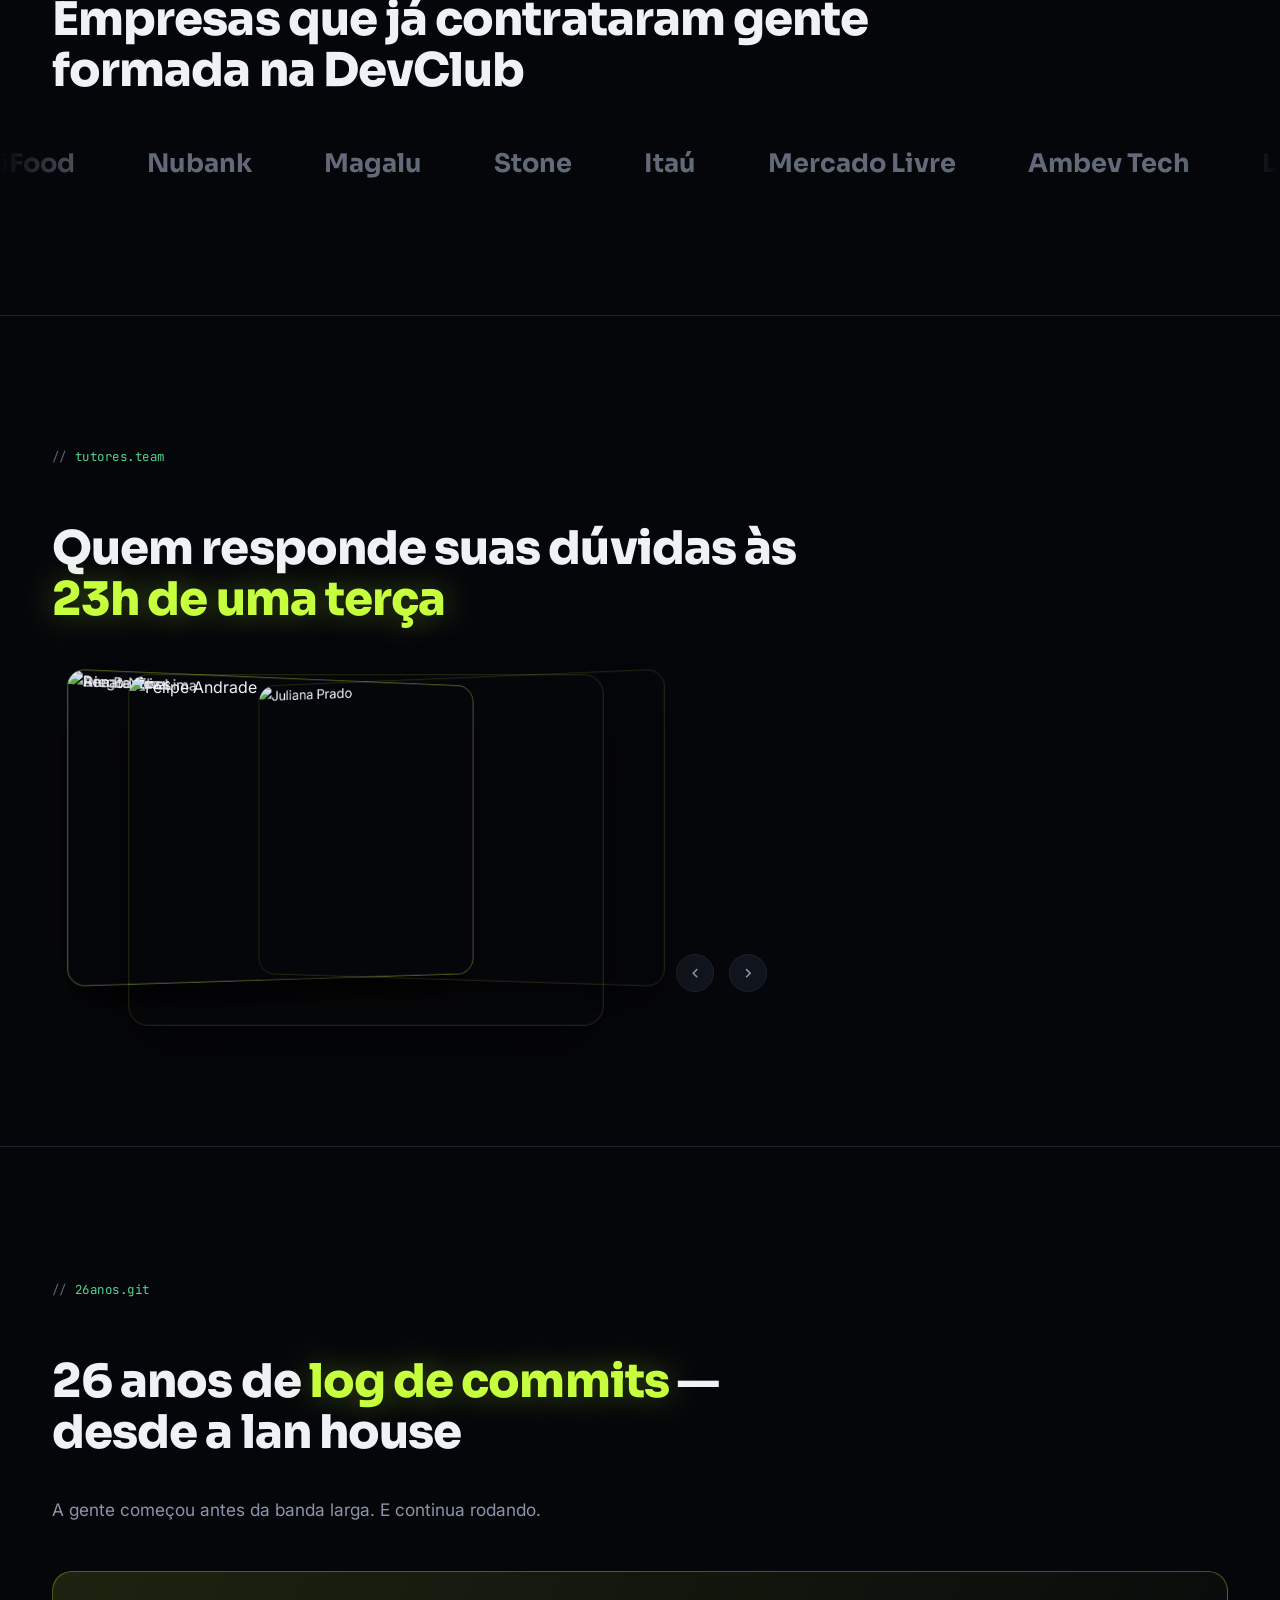
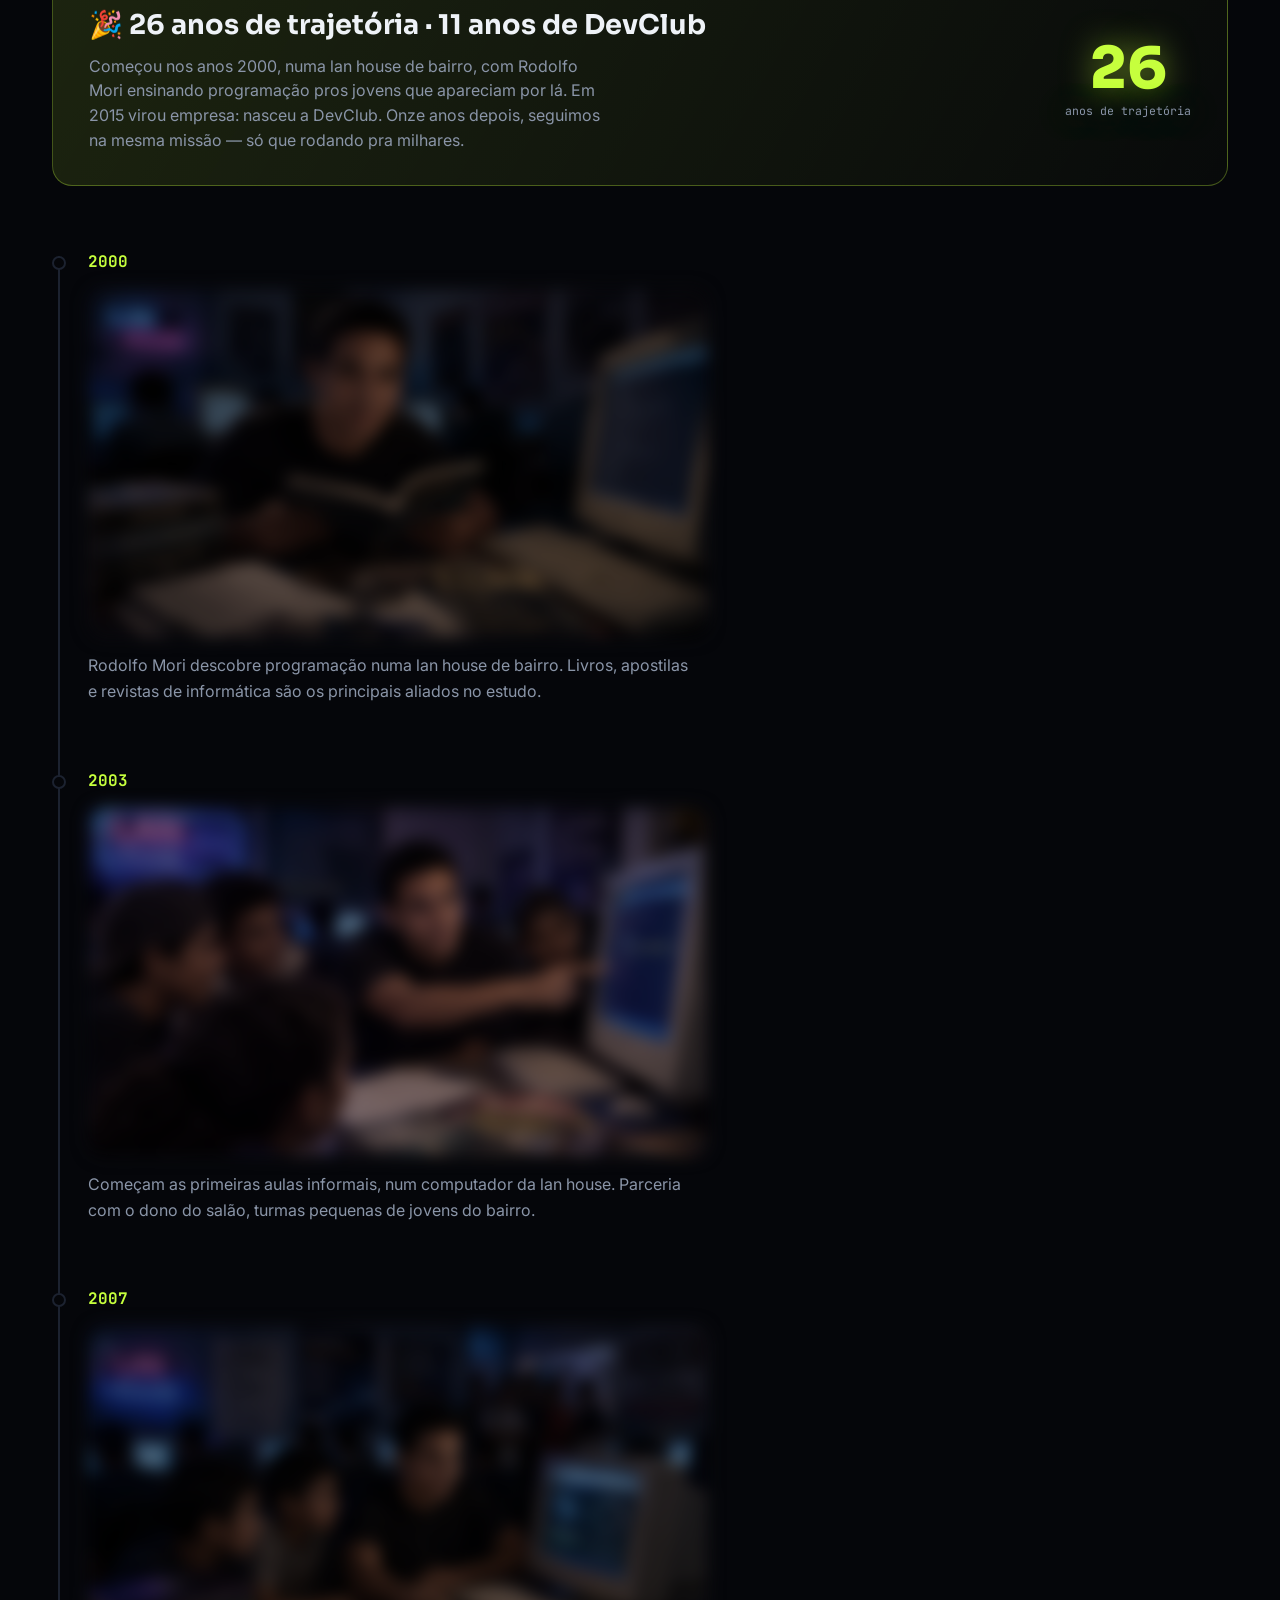
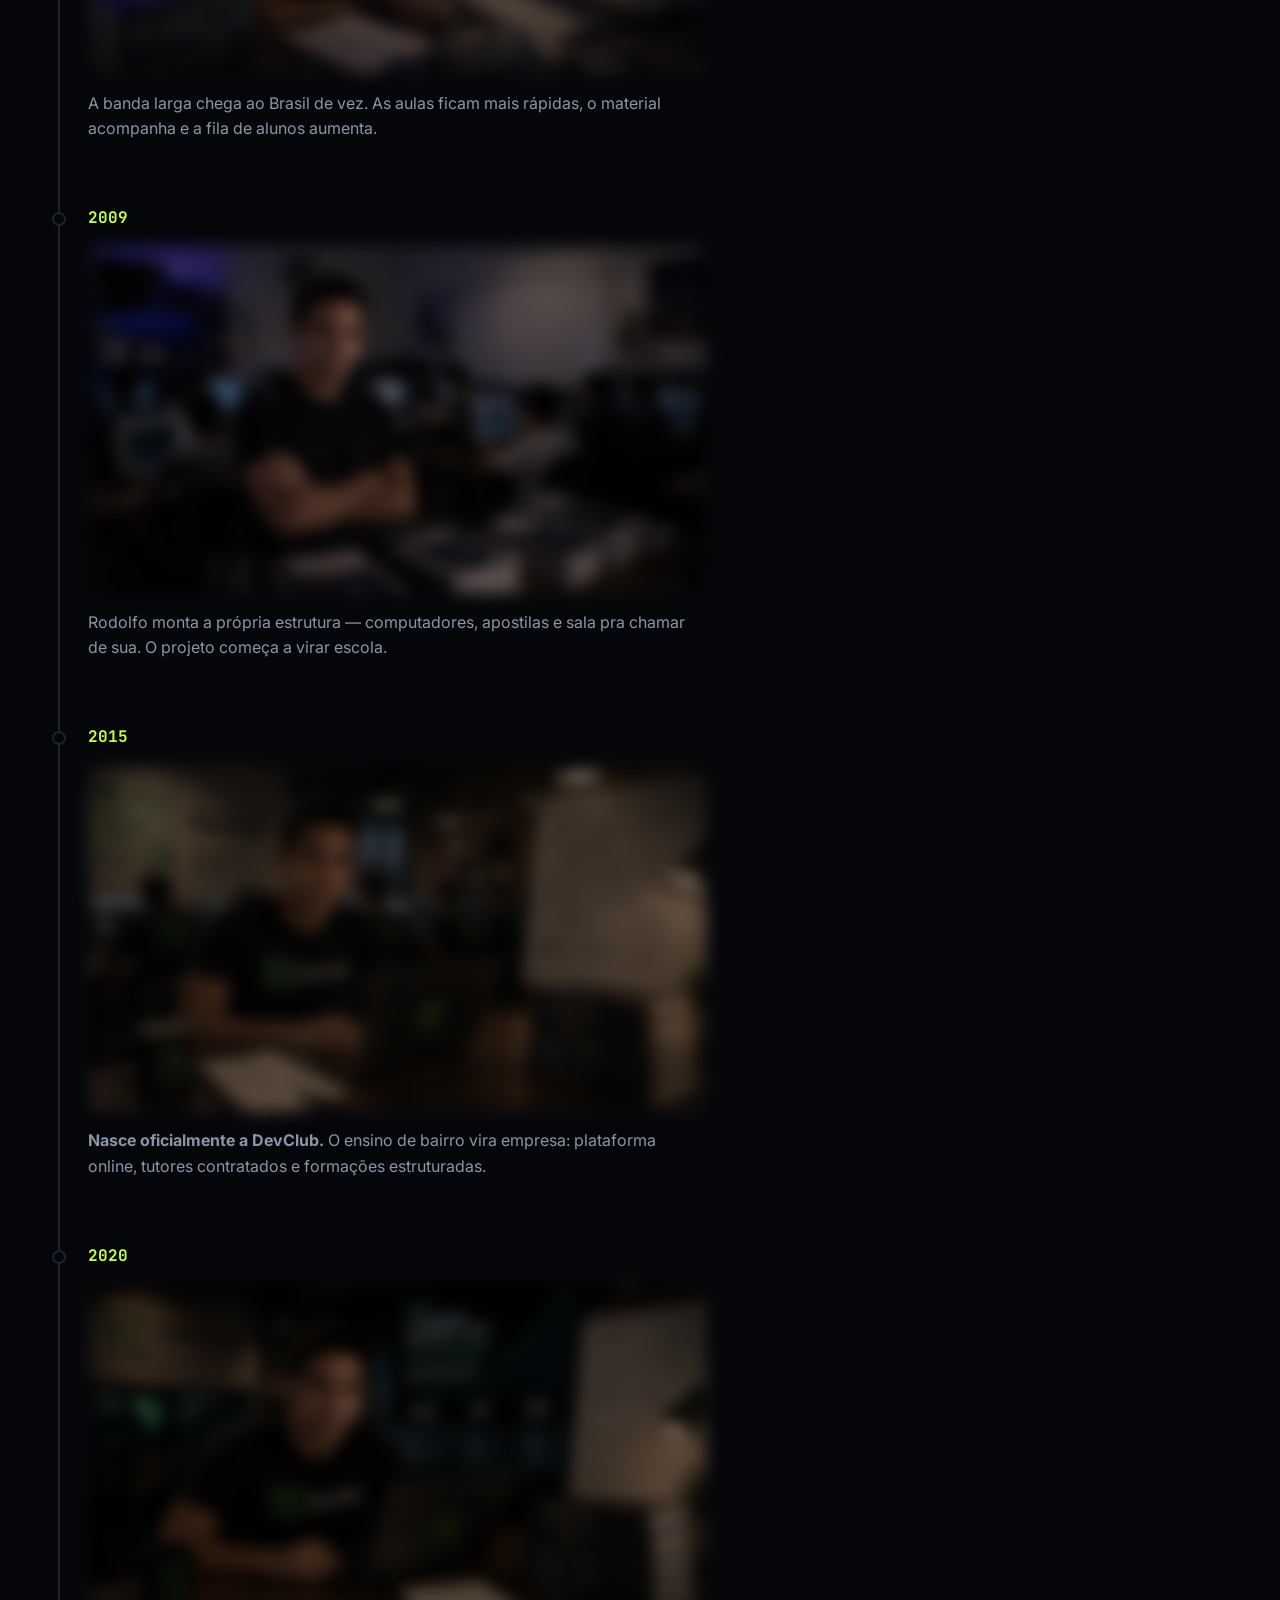
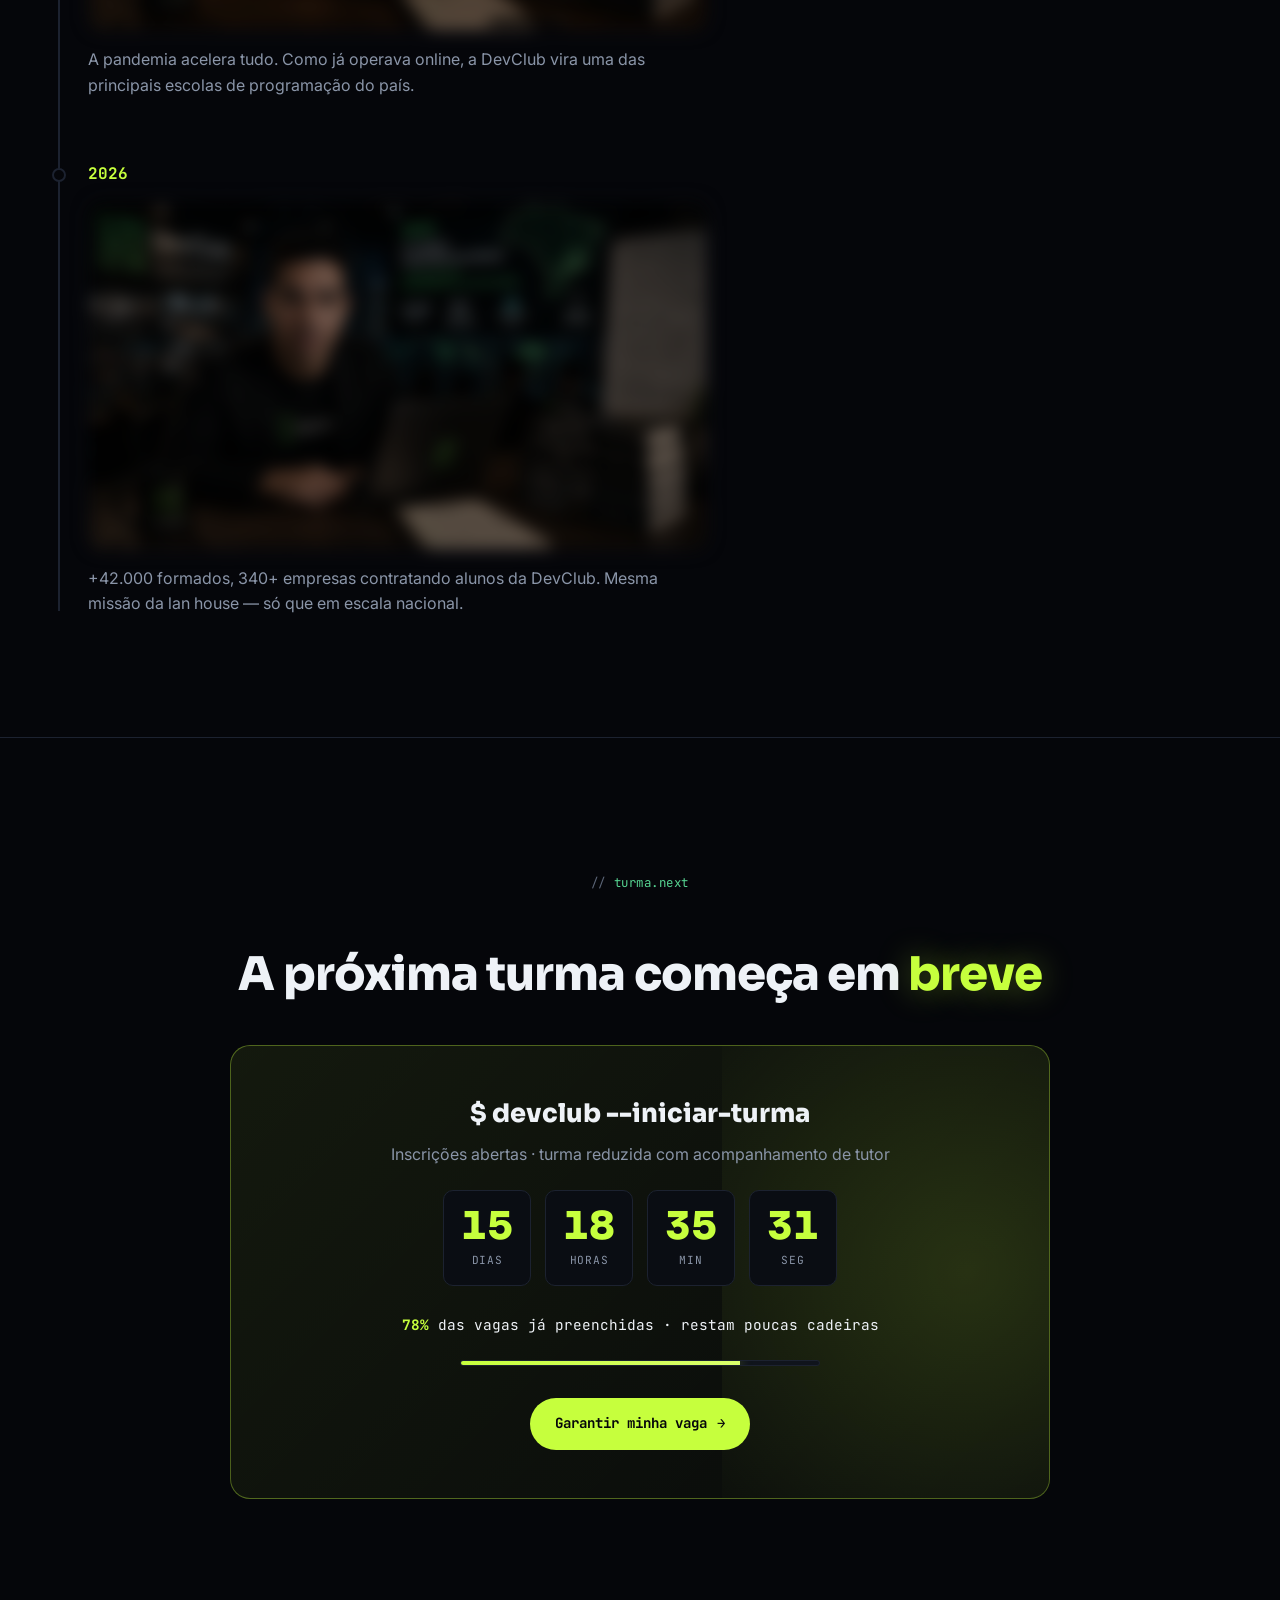
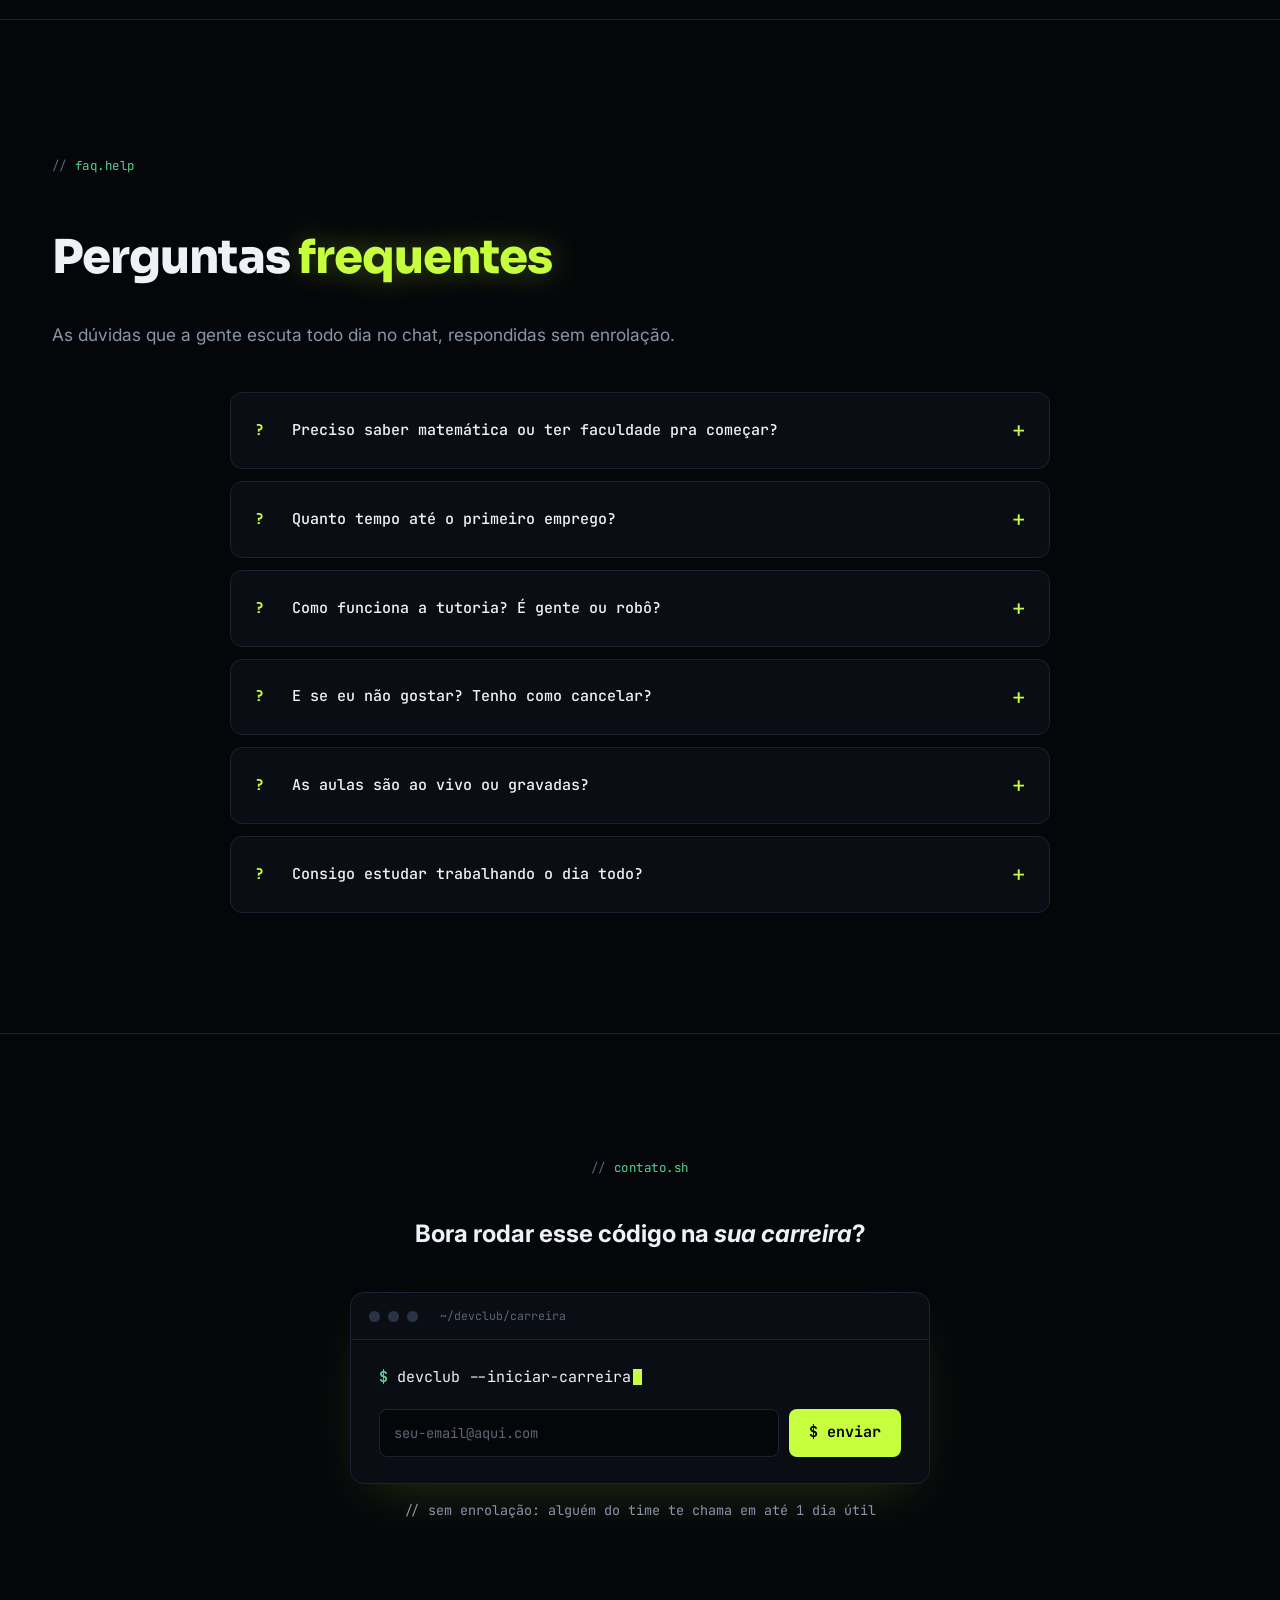
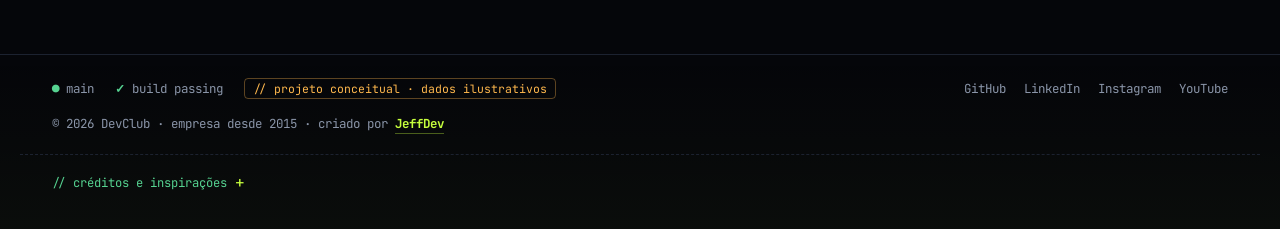
==== commit cbc0d4dc: "Hero cubes: volta a paleta lime com acentos ciano/violeta O usuário preferiu as cores da v1 (lime do" ====
--- a/index.html
+++ b/index.html
@@ -714,6 +714,6 @@
   </details>
 </footer>
 
-<script src="js/script.js?v=2026-cubes3"></script>
+<script src="js/script.js?v=2026-cubes4"></script>
 </body>
 </html>
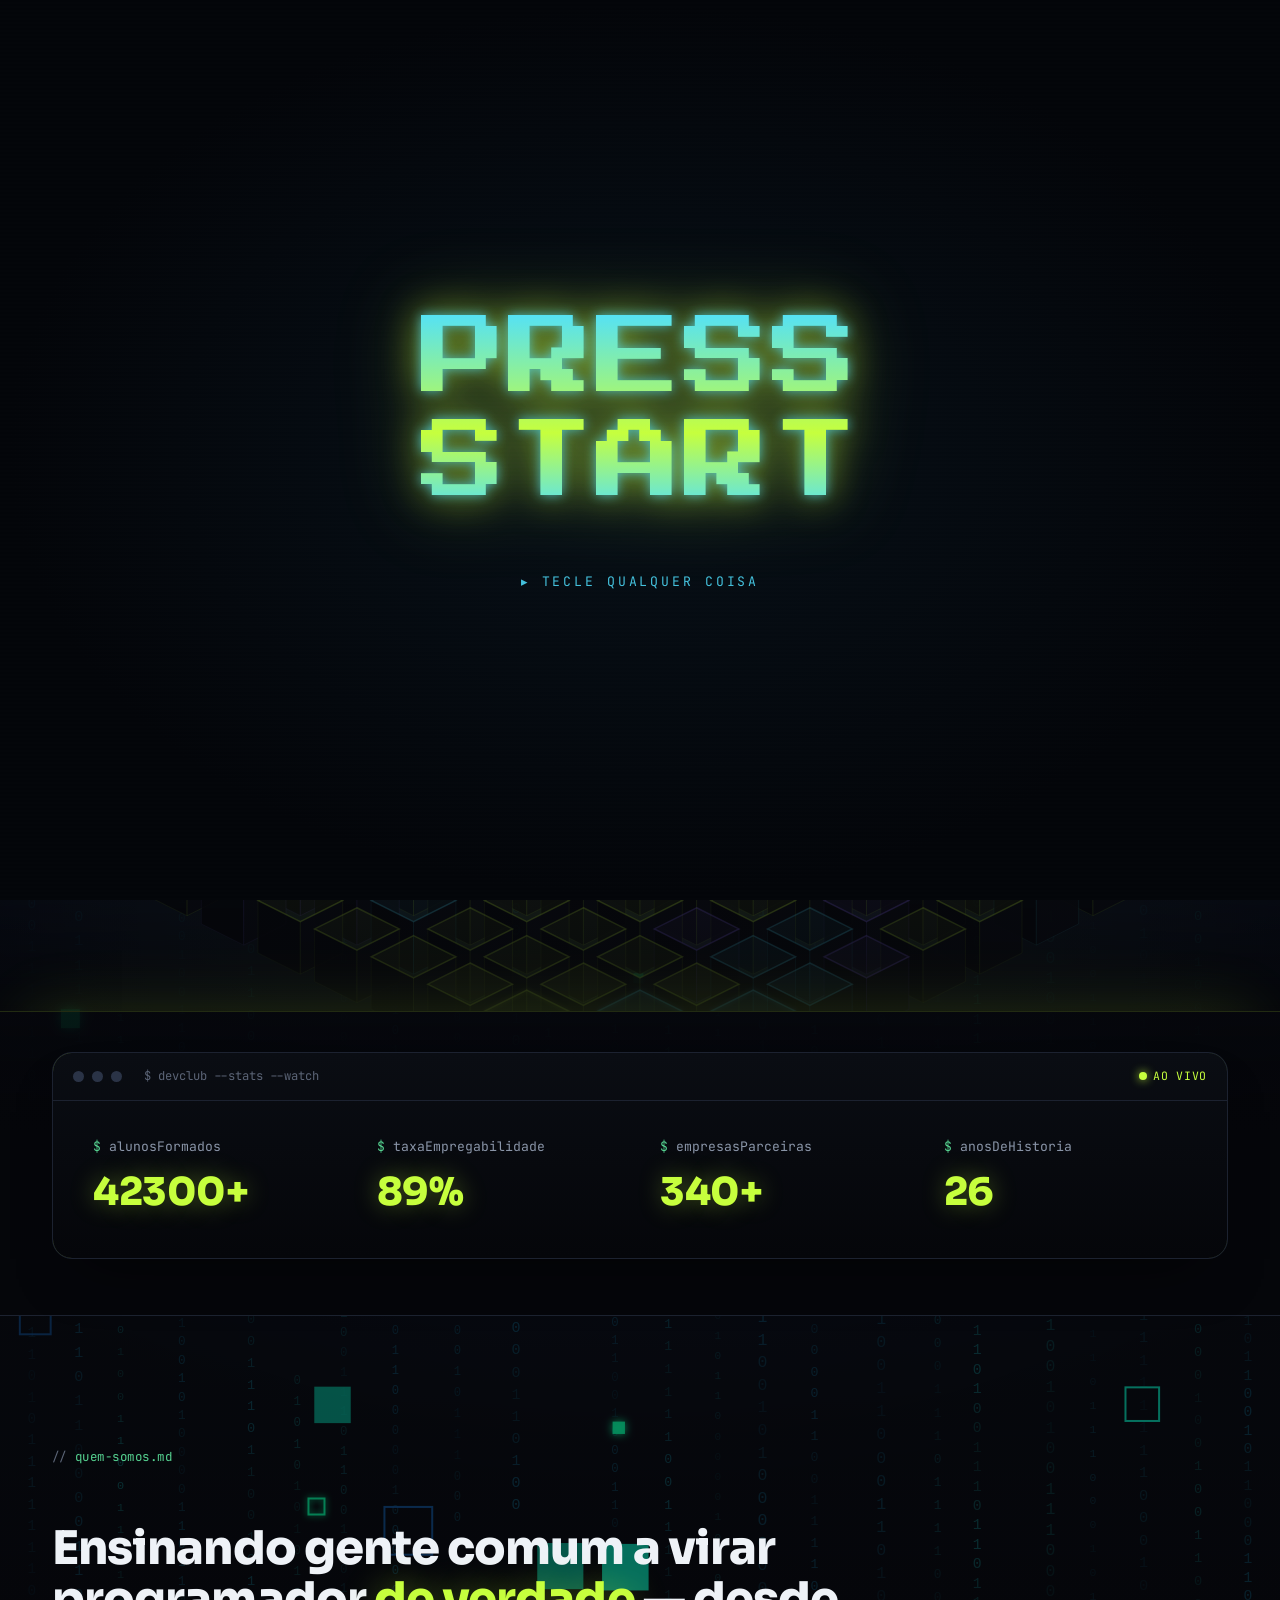
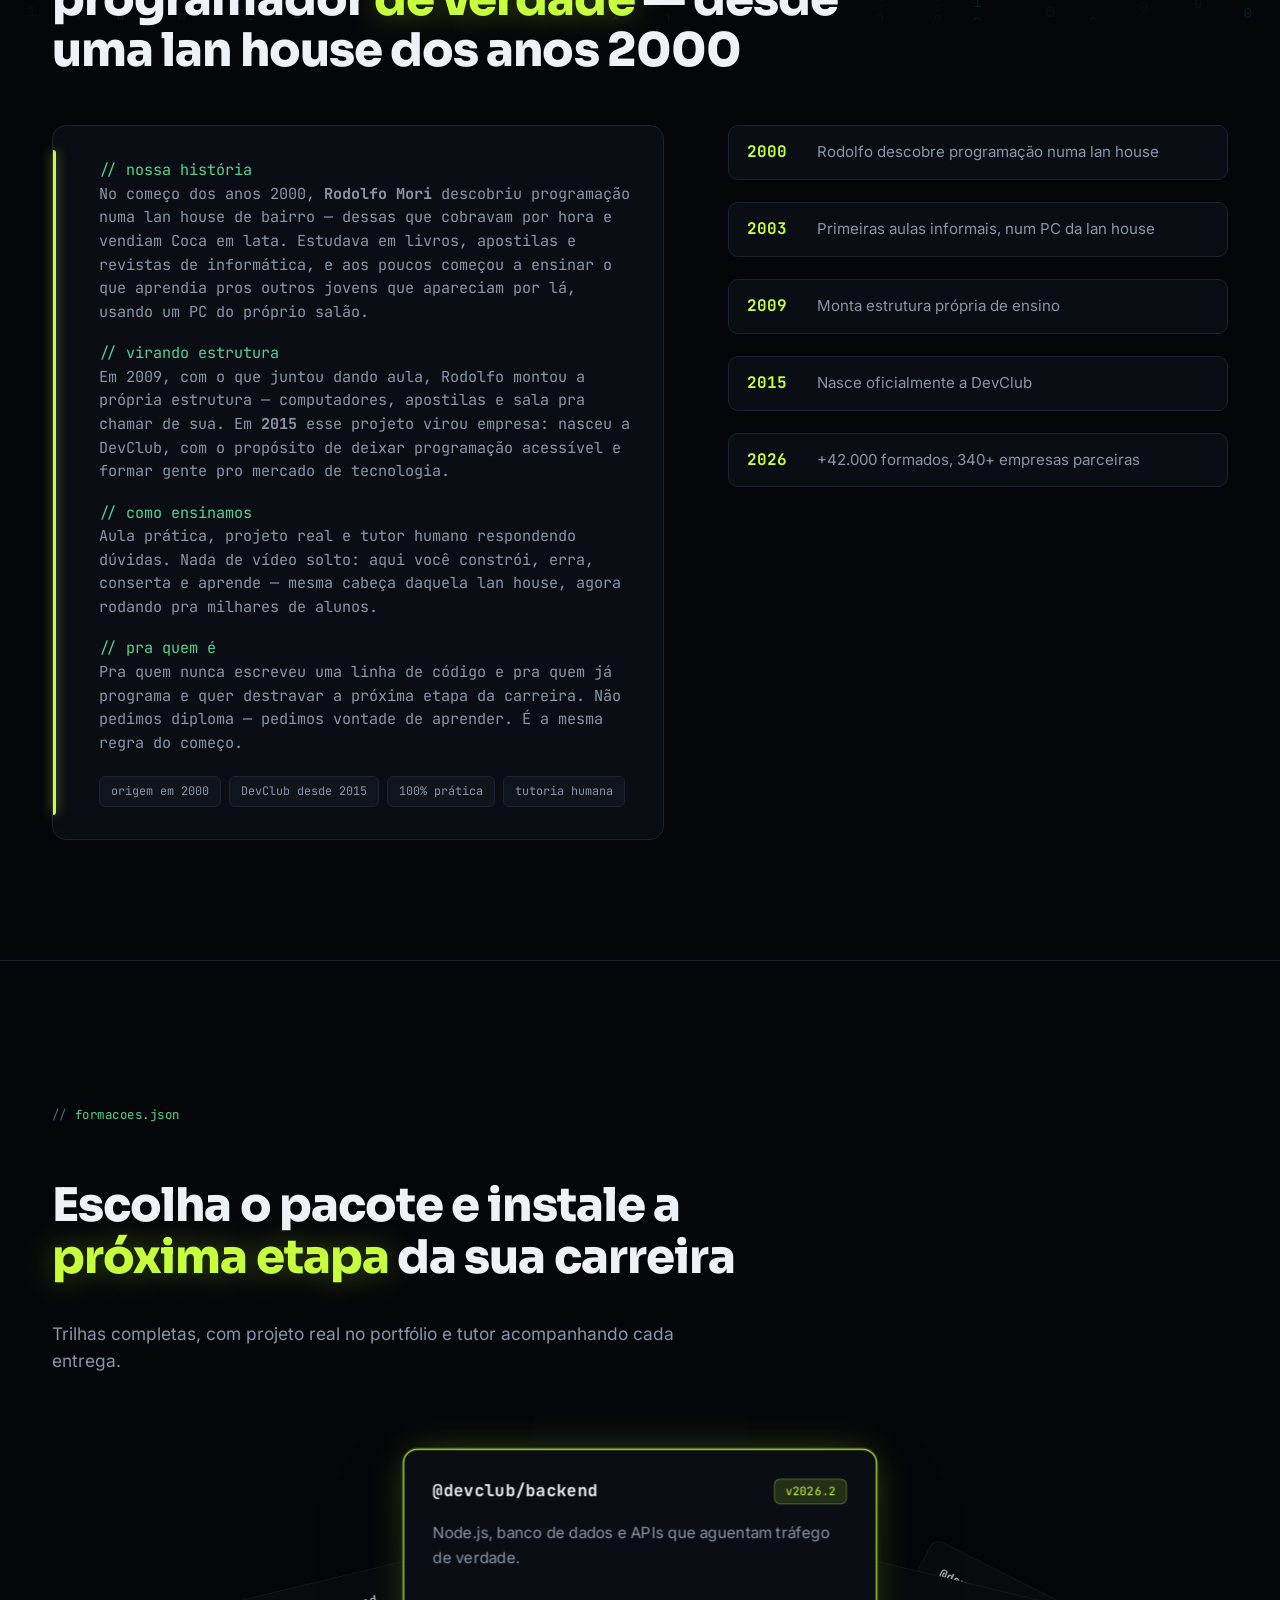
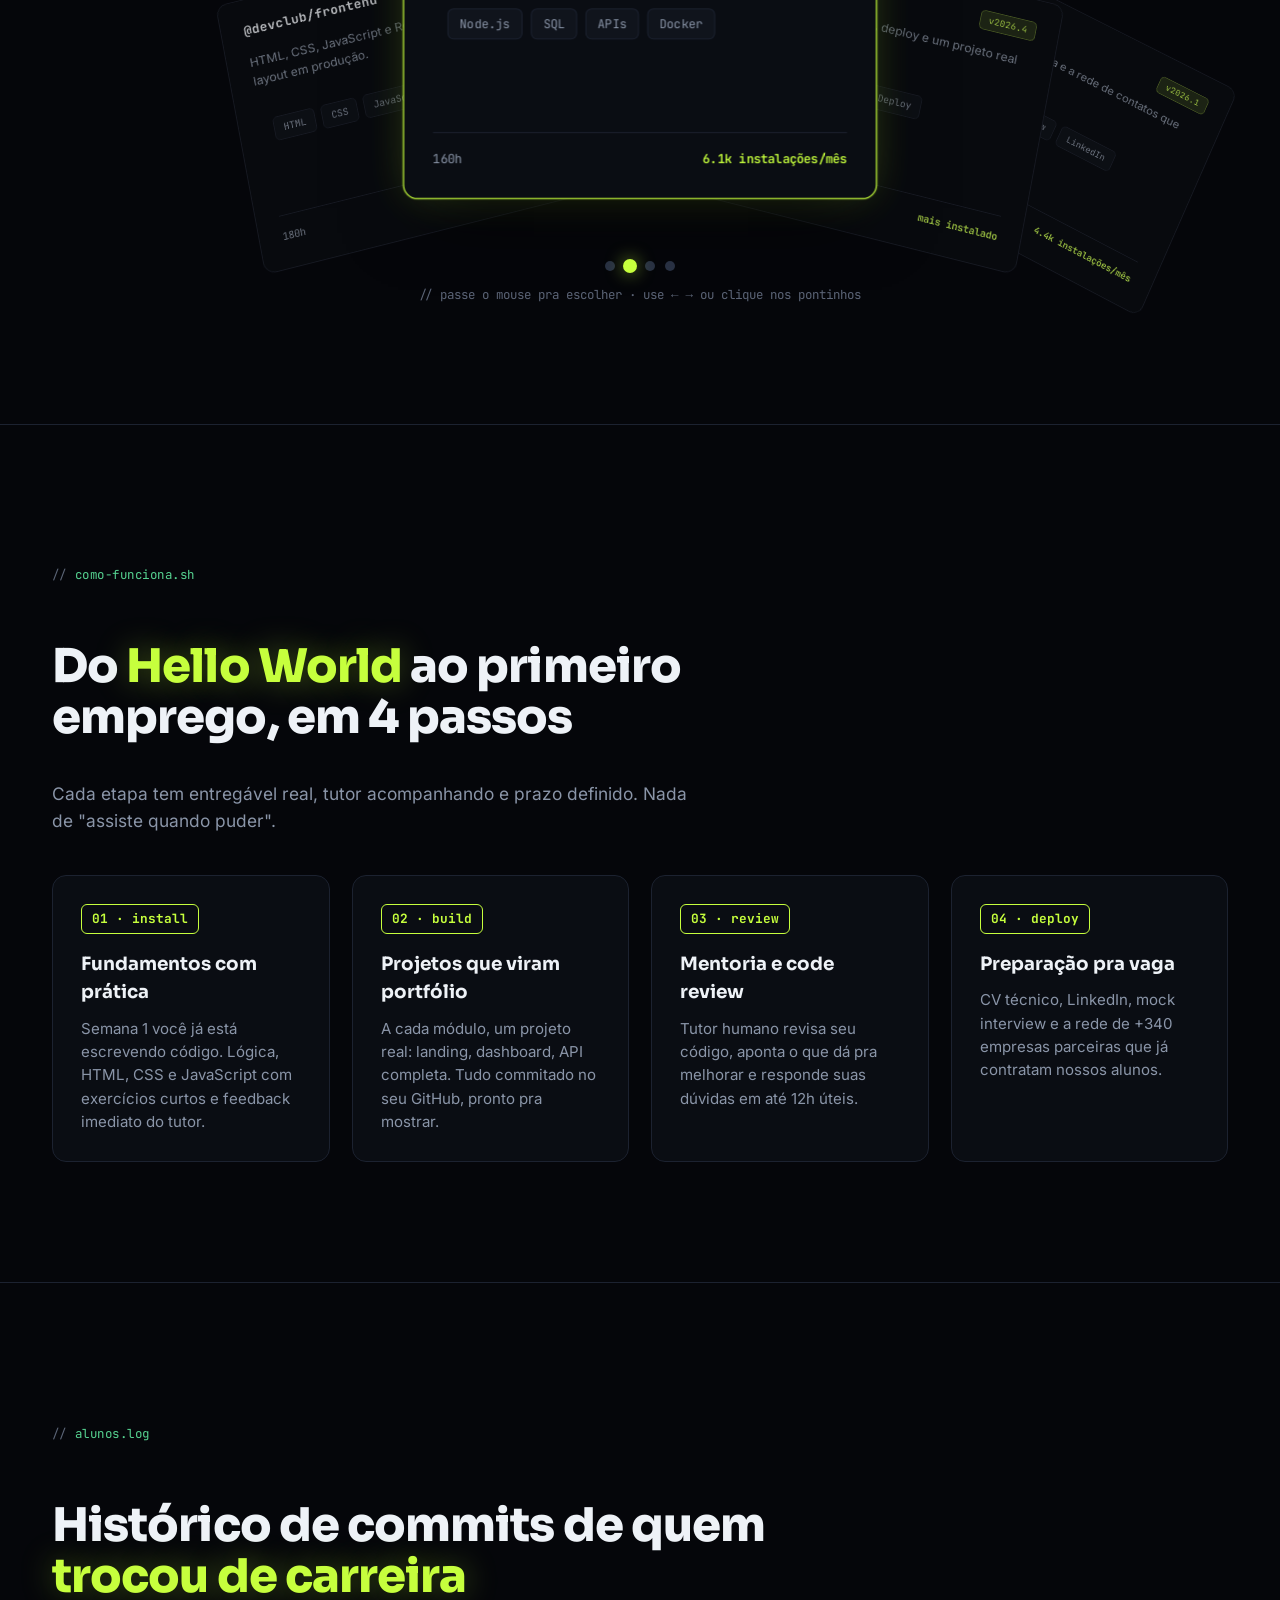
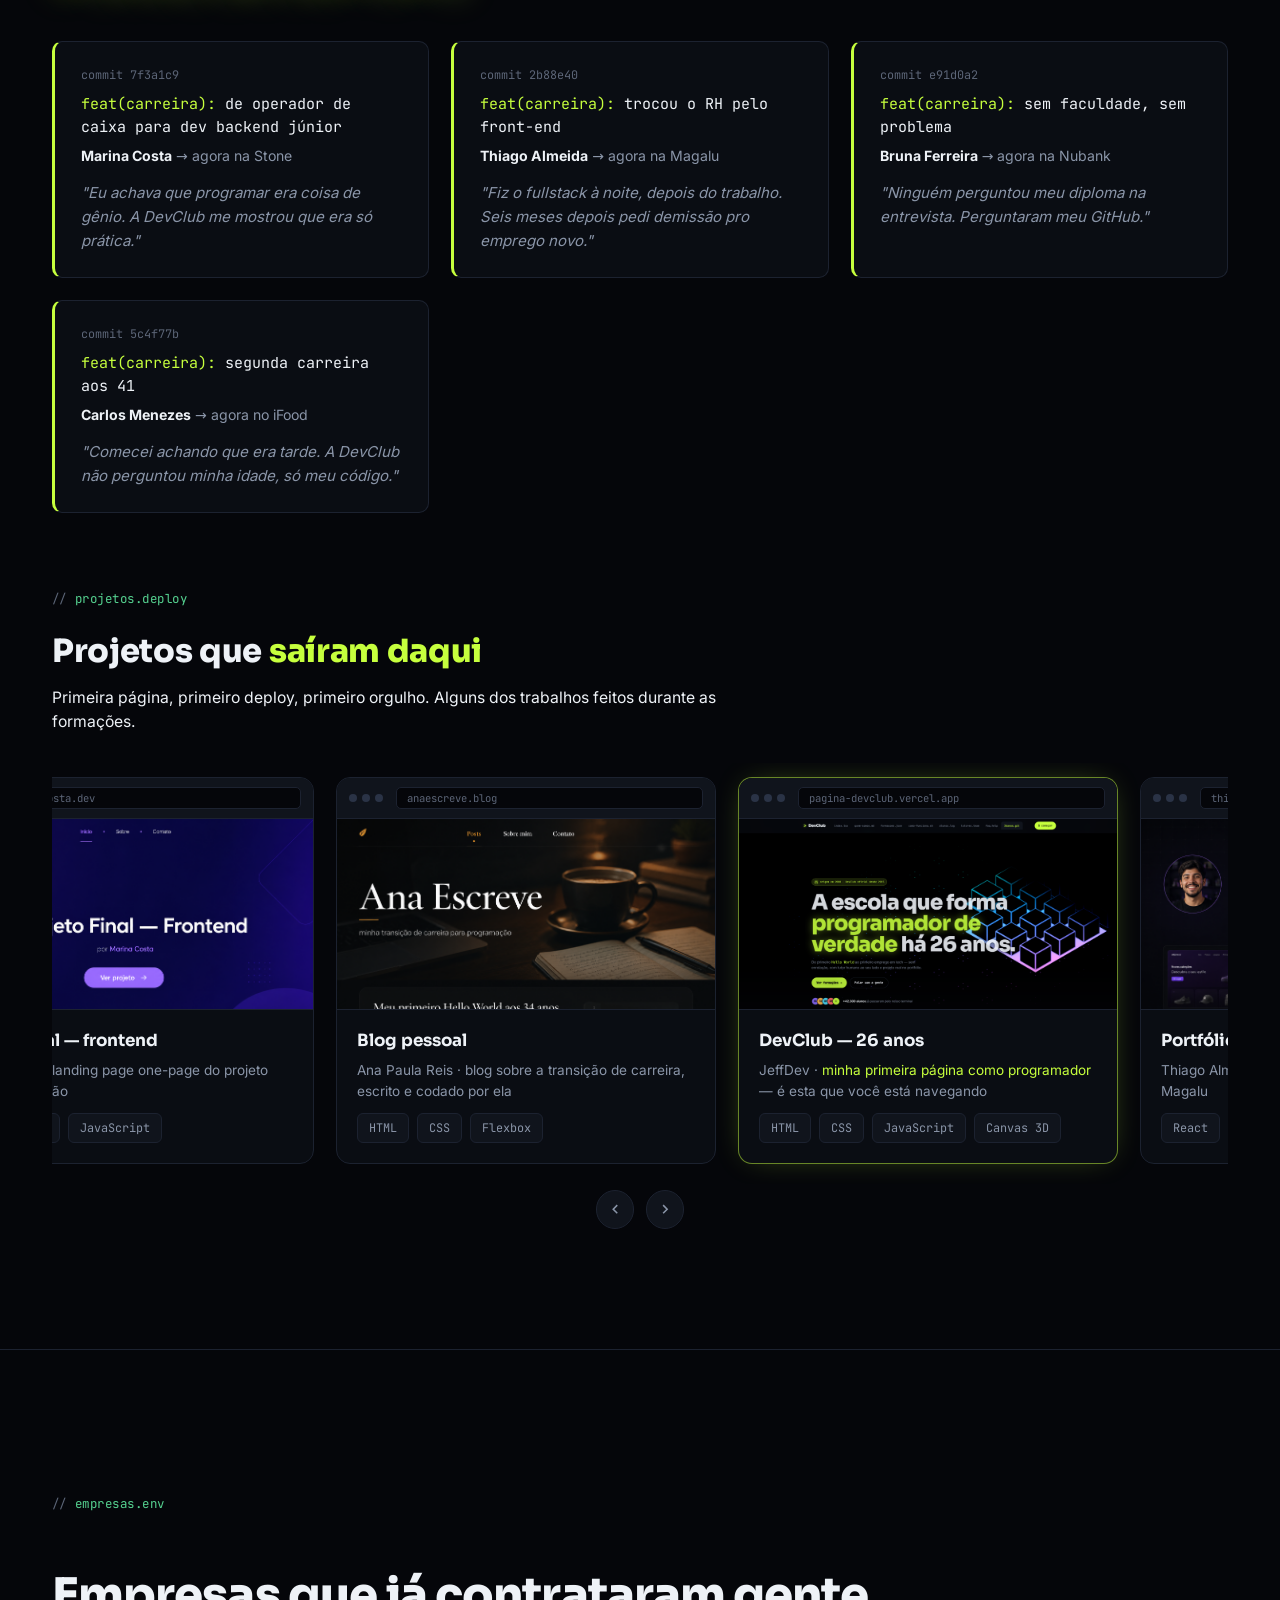
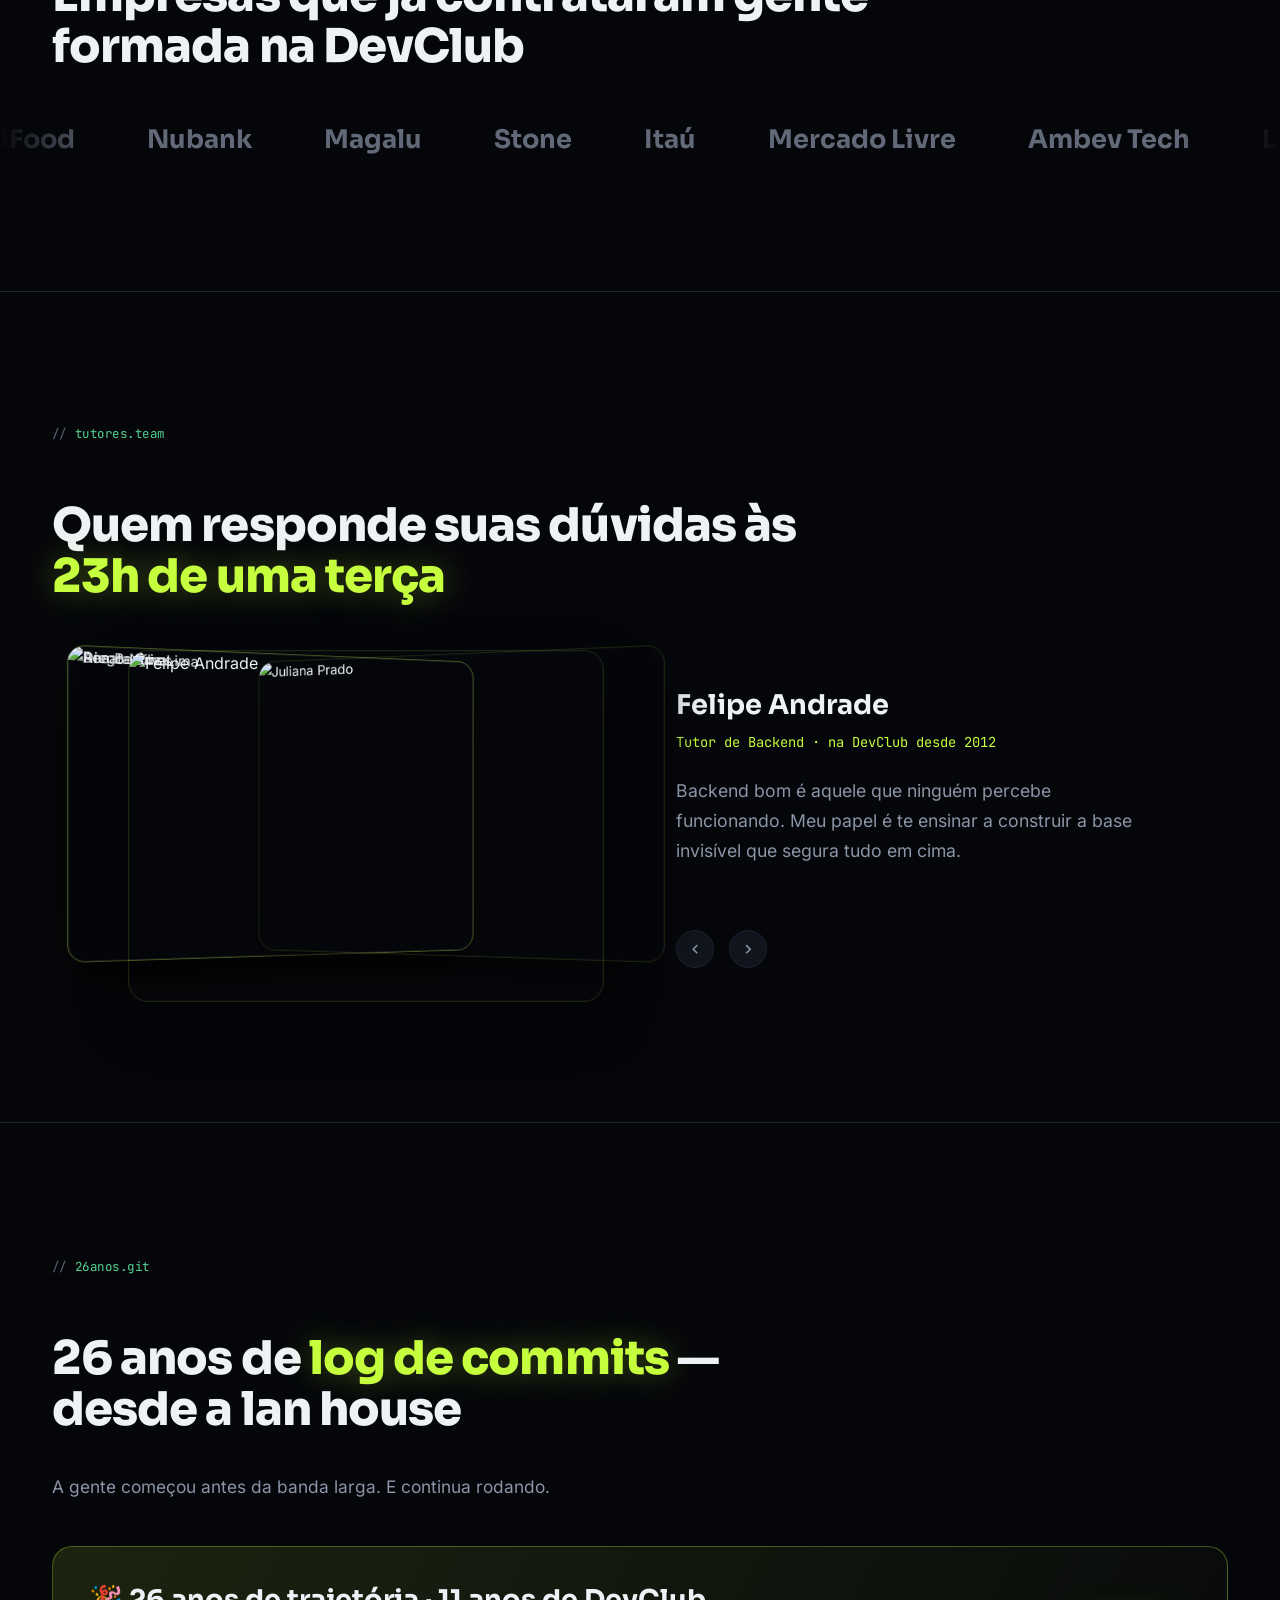
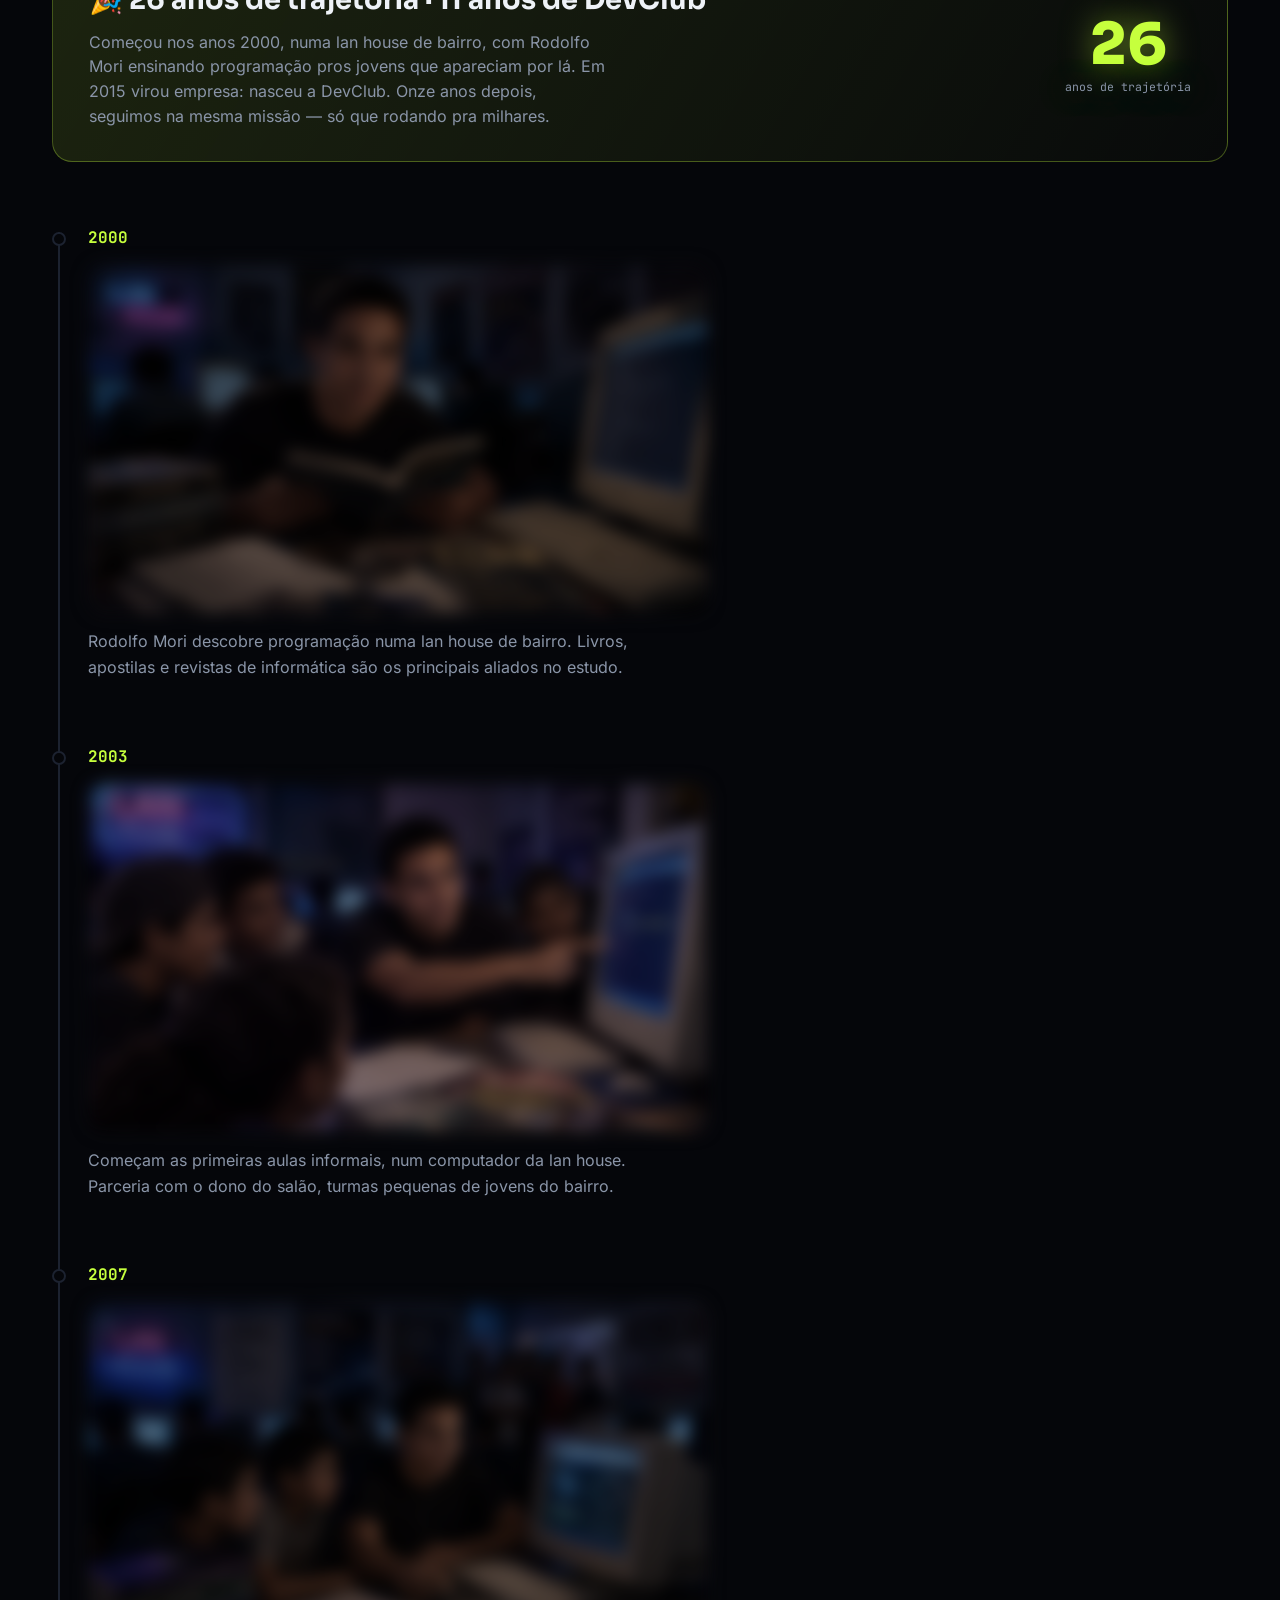
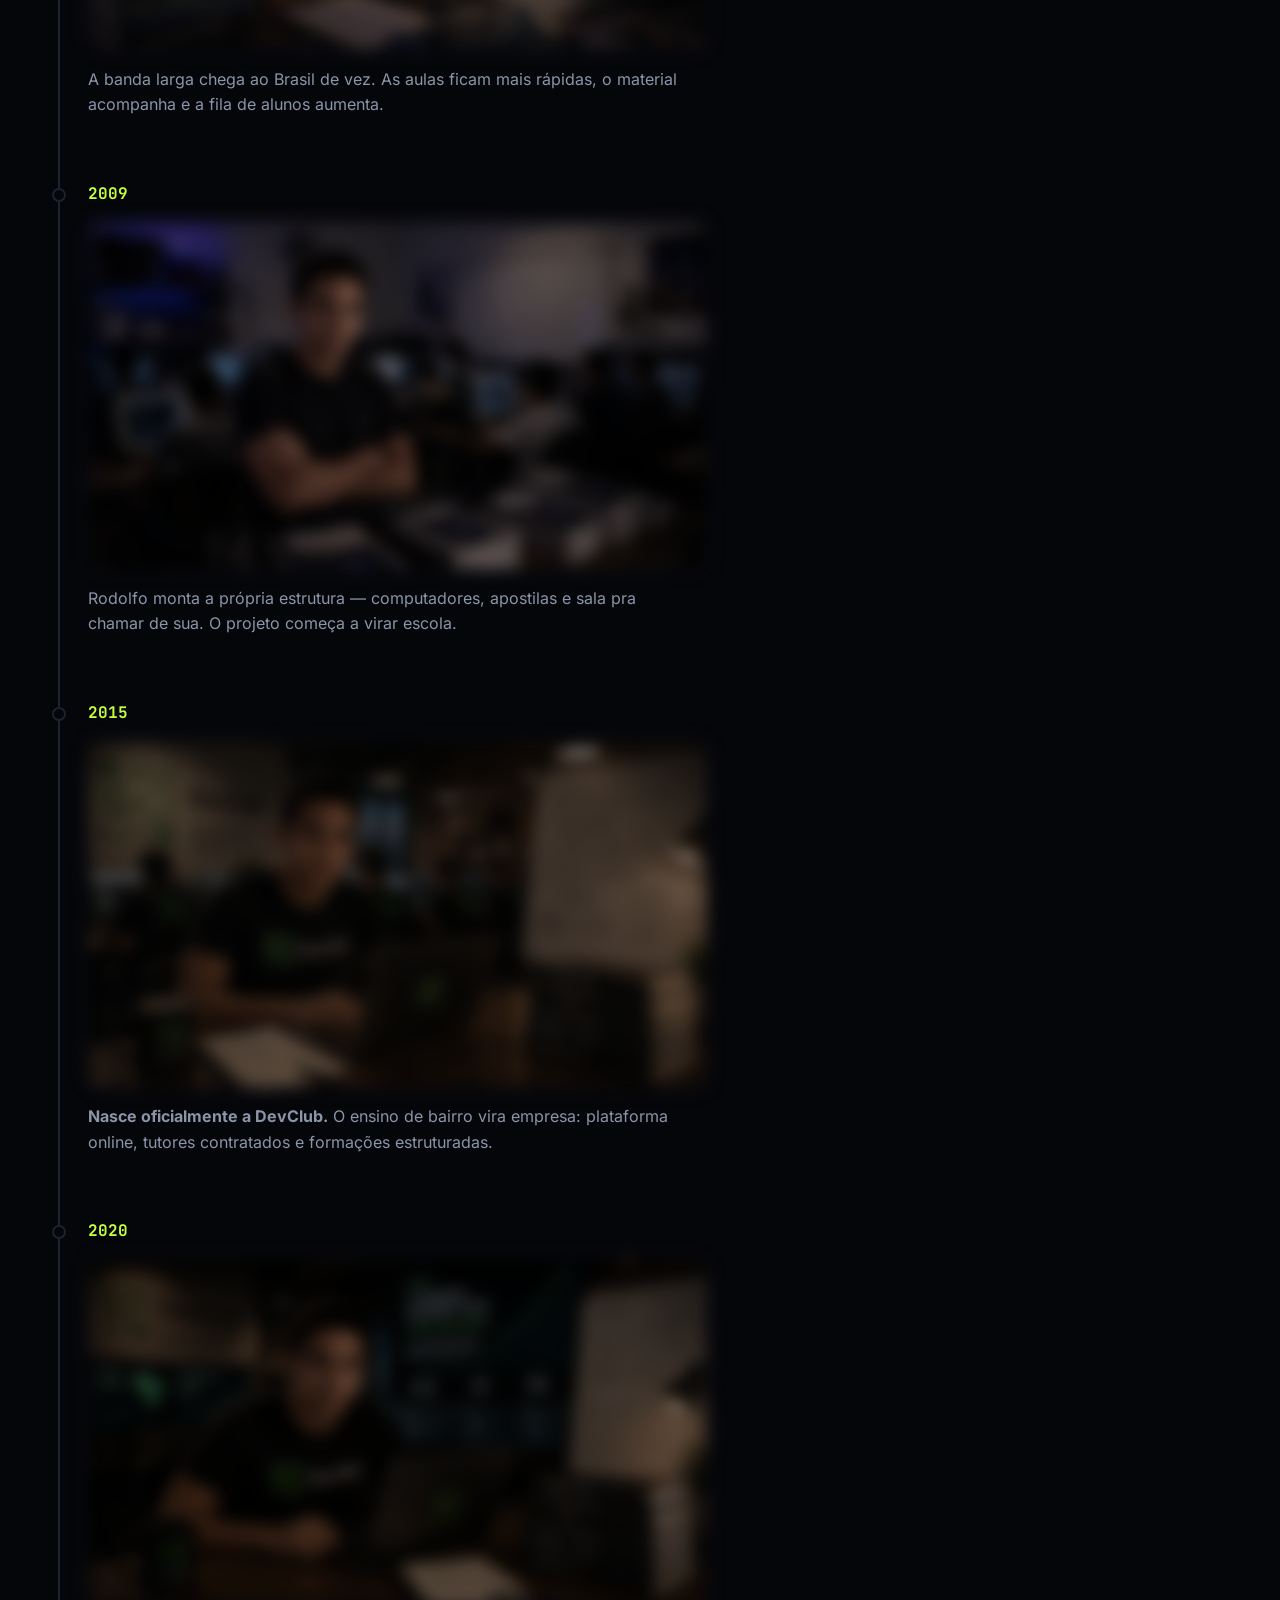
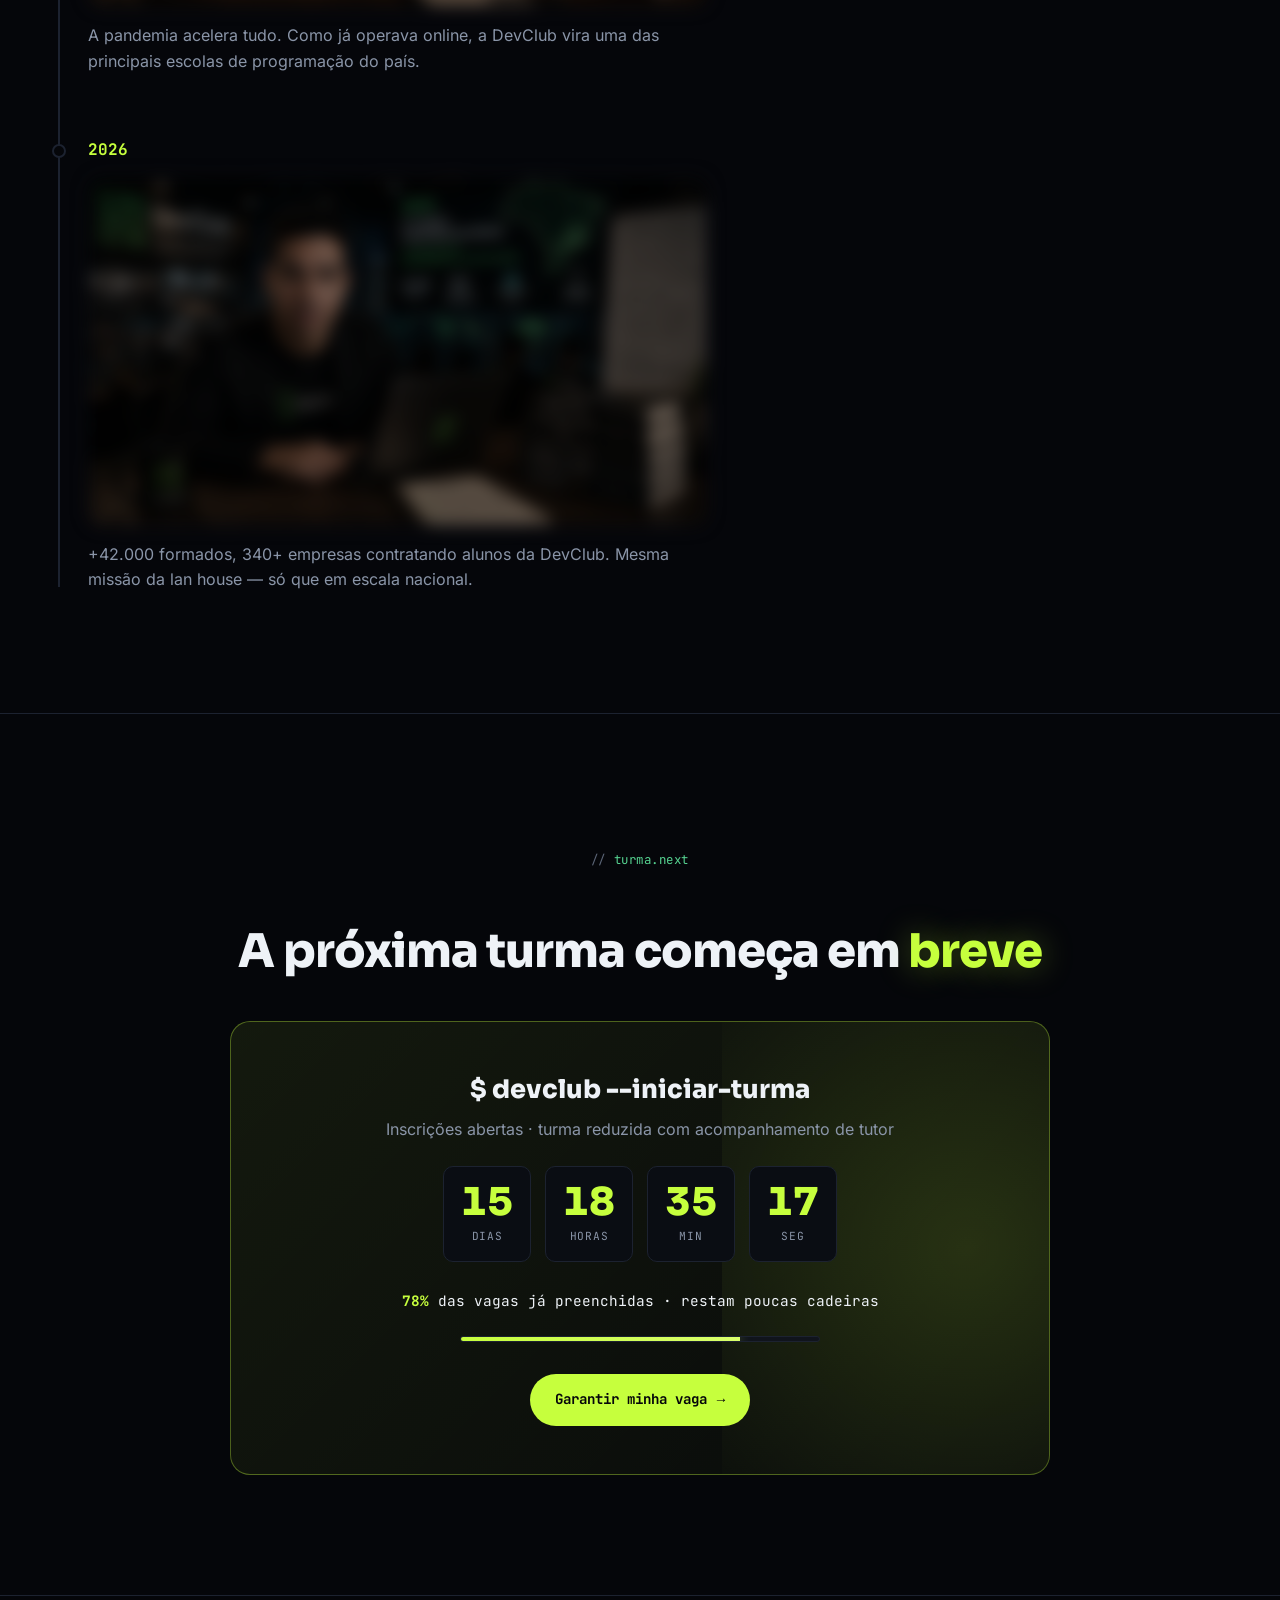
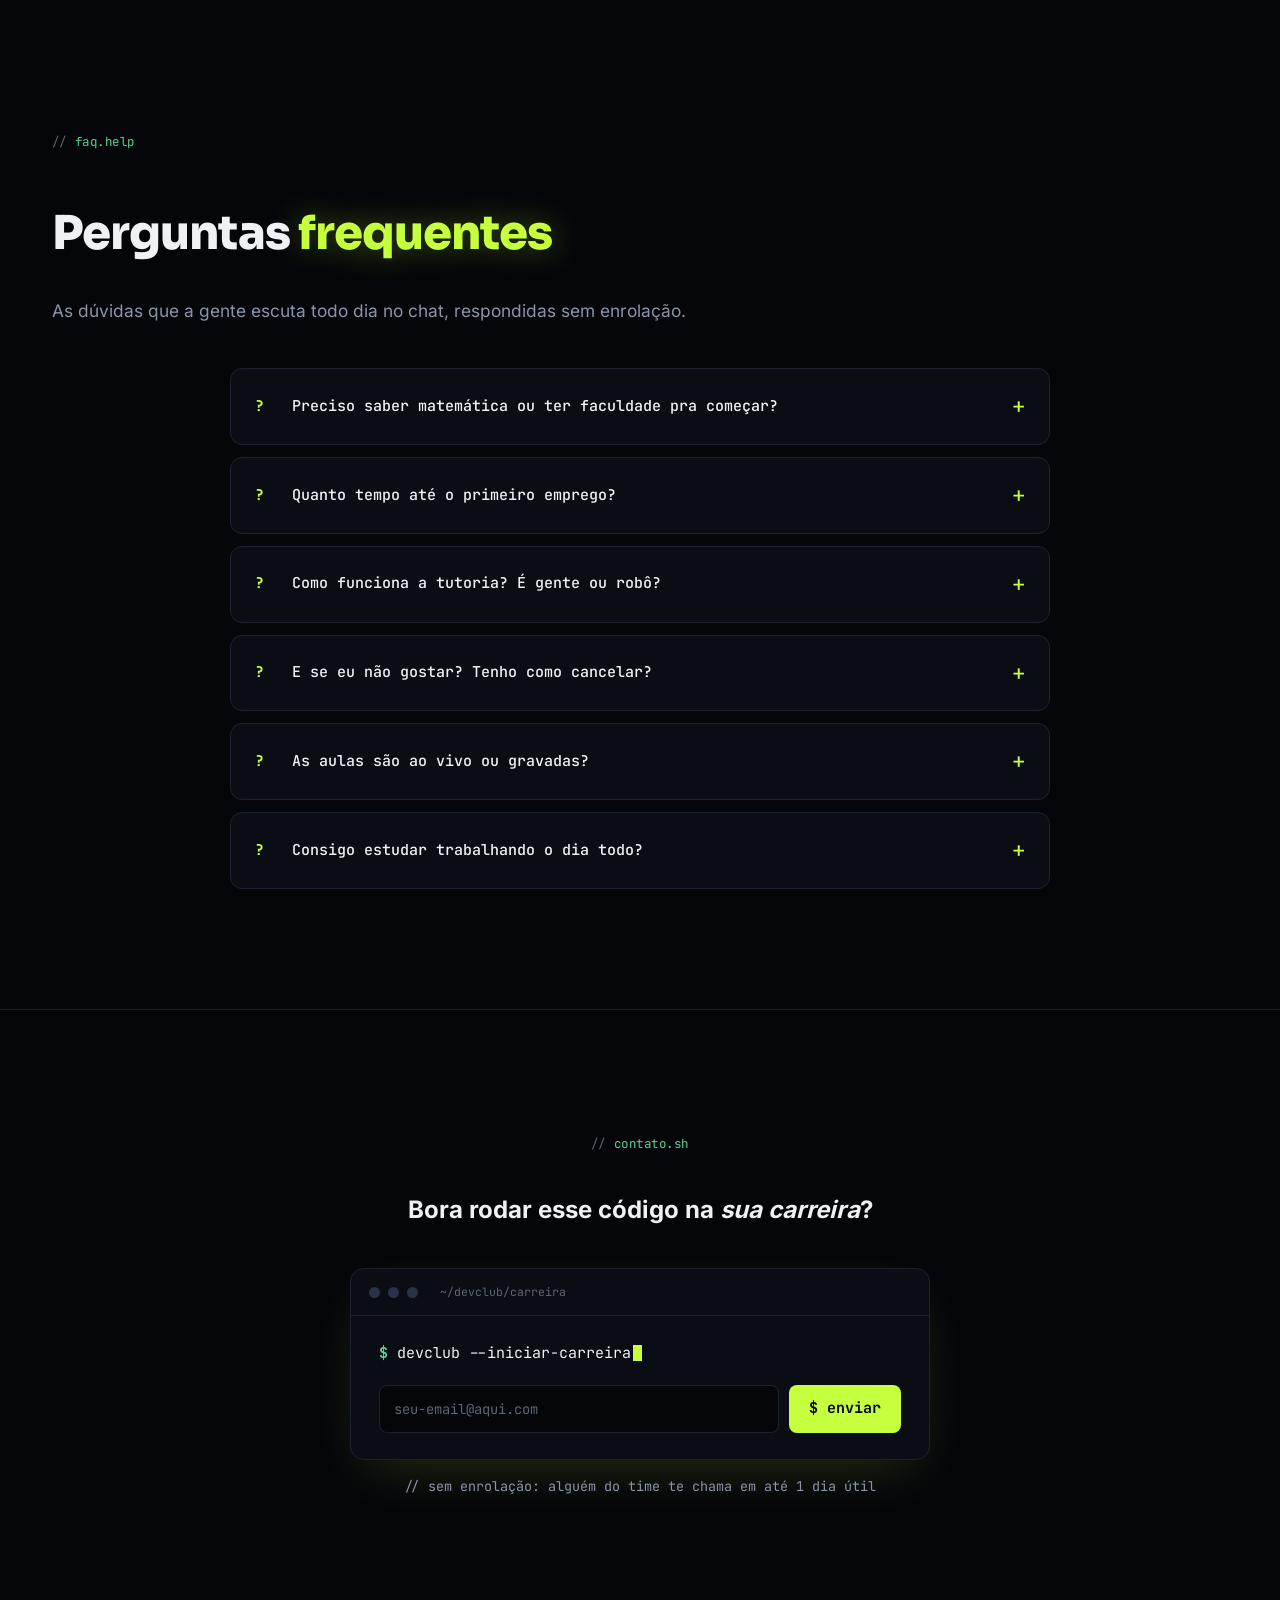
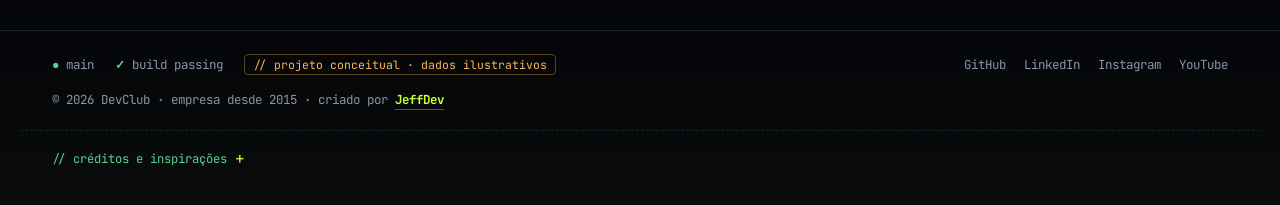
==== commit e5172d81: "Self-host das fontes — remove a dependência do Google Fonts - 4 arquivos woff2 variáveis em assets/f" ====
--- a/index.html
+++ b/index.html
@@ -5,10 +5,7 @@
 <meta name="viewport" content="width=device-width, initial-scale=1.0">
 <title>DevClub — 26 anos formando desenvolvedores</title>
 <meta name="description" content="Escola de programação DevClub — 26 anos ensinando gente comum a virar programador de verdade. Frontend, Backend, Fullstack e Carreira, com tutor humano.">
-<link rel="preconnect" href="https://fonts.googleapis.com">
-<link rel="preconnect" href="https://fonts.gstatic.com" crossorigin>
-<link href="https://fonts.googleapis.com/css2?family=Sora:wght@400;600;700;800&family=JetBrains+Mono:wght@400;500;600;700&family=Inter:wght@400;500;600&family=Press+Start+2P&display=swap" rel="stylesheet">
-<link rel="stylesheet" href="css/style.css?v=2026-cubes">
+<link rel="stylesheet" href="css/style.css?v=2026-selfhost">
 </head>
 <body>
 
--- a/css/style.css
+++ b/css/style.css
@@ -4,6 +4,39 @@
           4) layout global  5) hero 6) seções 7) componentes
           8) animações 9) responsivo
    ===================================================================== */
+
+
+/* ---------------------------------------------------------------------
+   0a. FONTES — self-hosted (variáveis, subset latin, SIL OFL)
+   --------------------------------------------------------------------- */
+@font-face{
+  font-family:'Sora';
+  src:url('../assets/fonts/sora.woff2') format('woff2');
+  font-weight:100 800;
+  font-style:normal;
+  font-display:swap;
+}
+@font-face{
+  font-family:'JetBrains Mono';
+  src:url('../assets/fonts/jetbrains-mono.woff2') format('woff2');
+  font-weight:100 800;
+  font-style:normal;
+  font-display:swap;
+}
+@font-face{
+  font-family:'Inter';
+  src:url('../assets/fonts/inter.woff2') format('woff2');
+  font-weight:100 900;
+  font-style:normal;
+  font-display:swap;
+}
+@font-face{
+  font-family:'Press Start 2P';
+  src:url('../assets/fonts/press-start-2p.woff2') format('woff2');
+  font-weight:400;
+  font-style:normal;
+  font-display:swap;
+}
 
 
 /* ---------------------------------------------------------------------
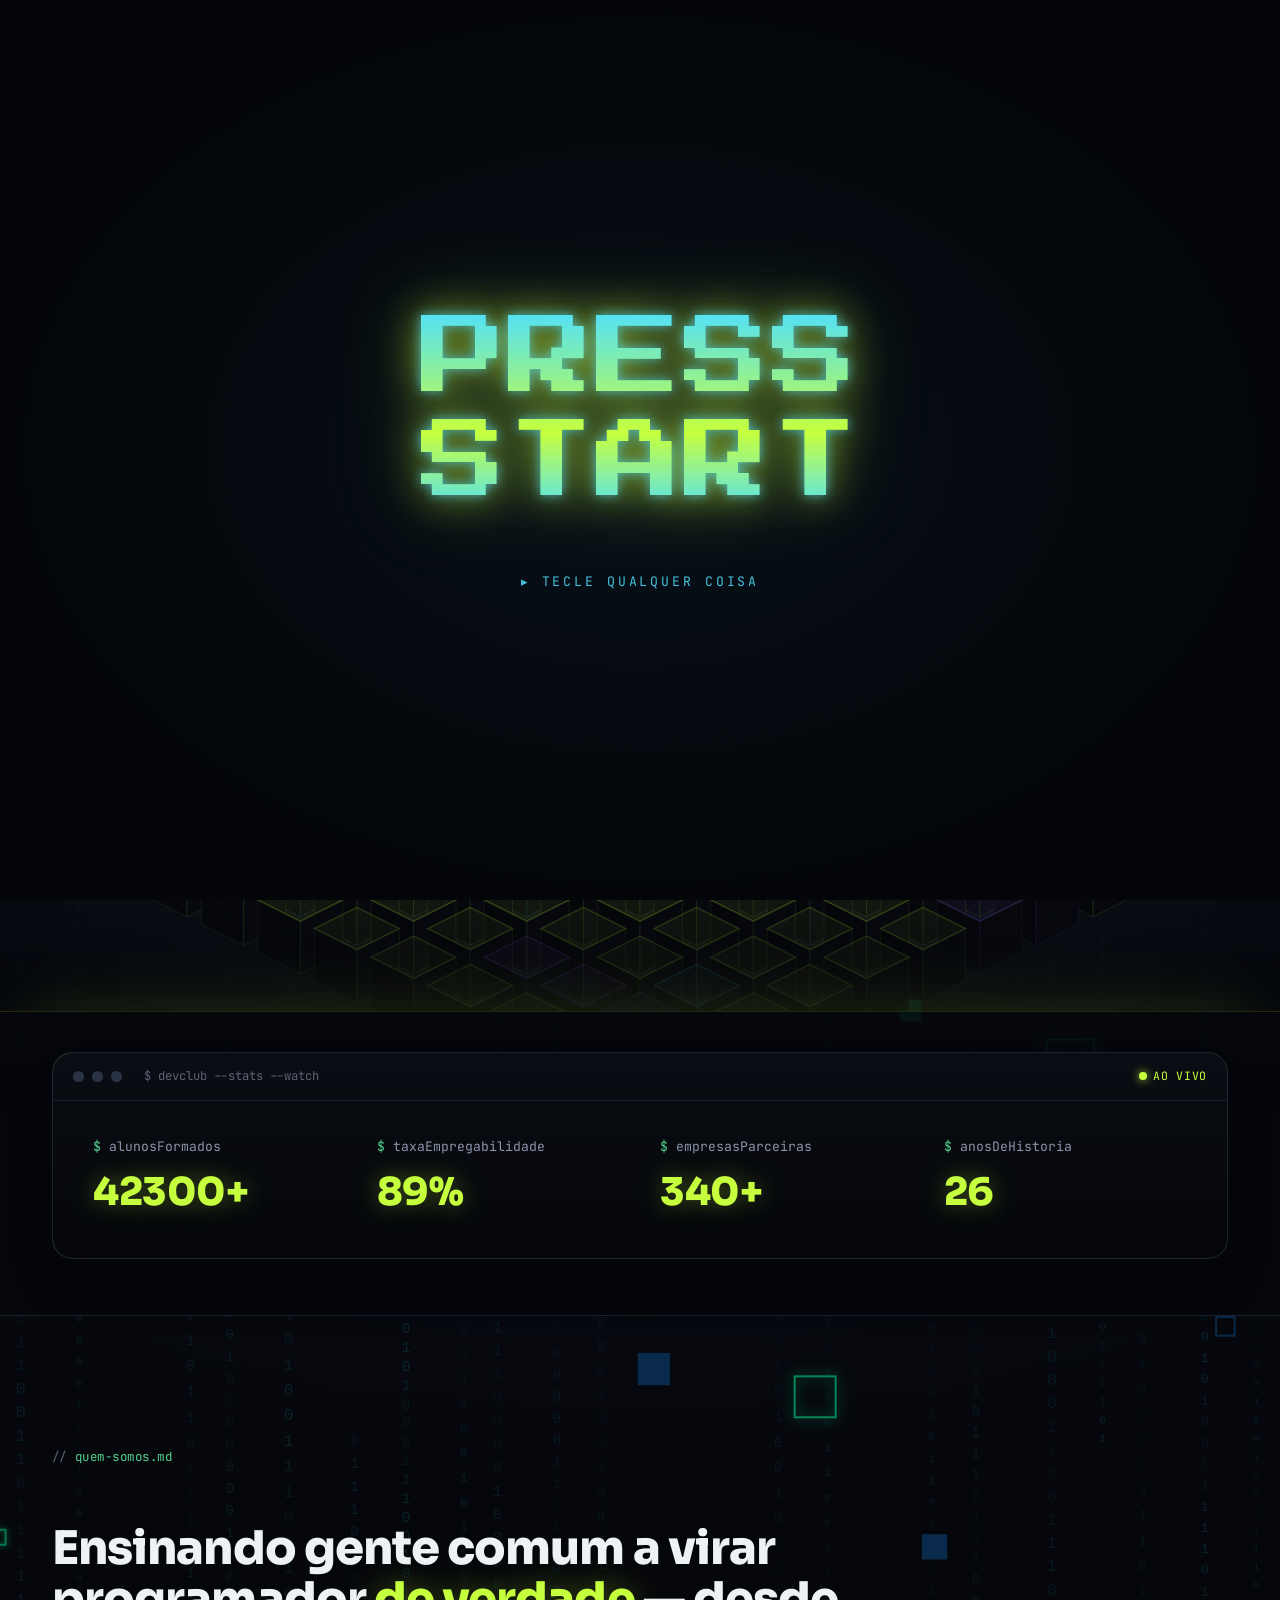
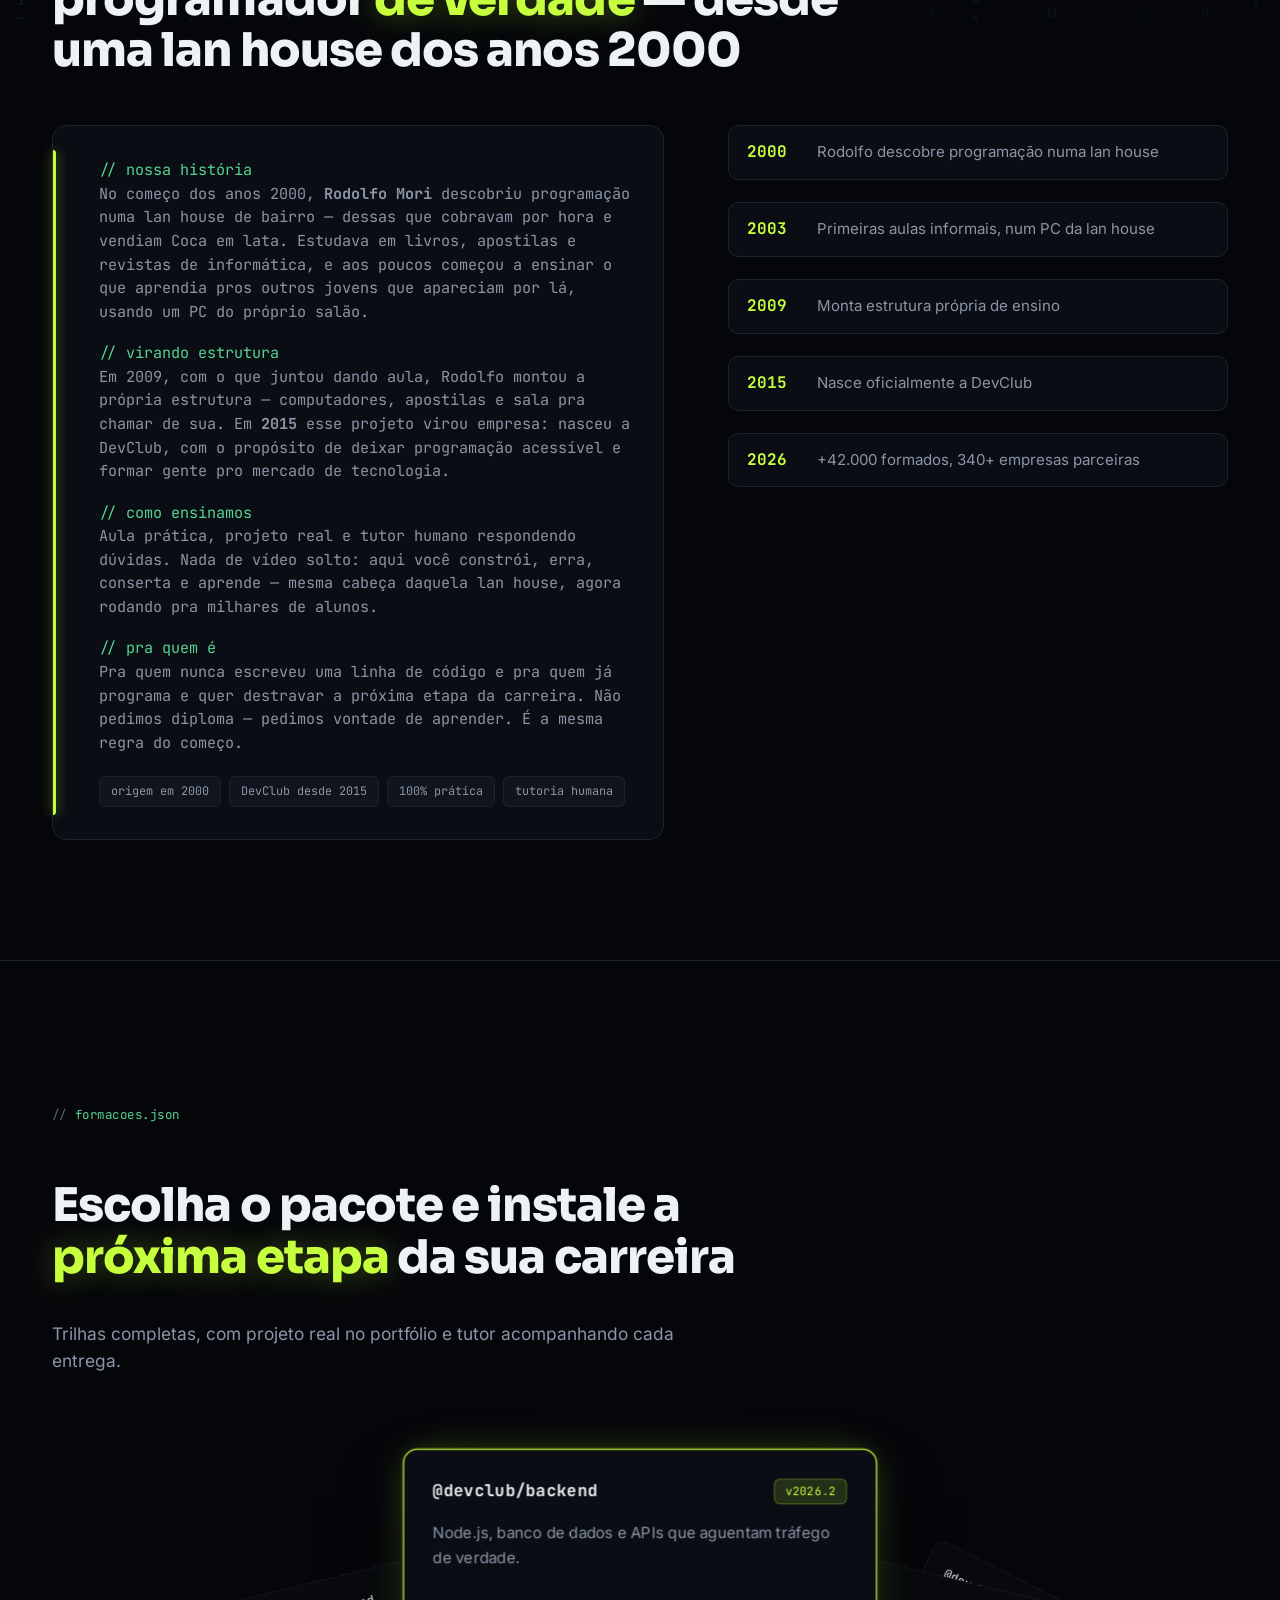
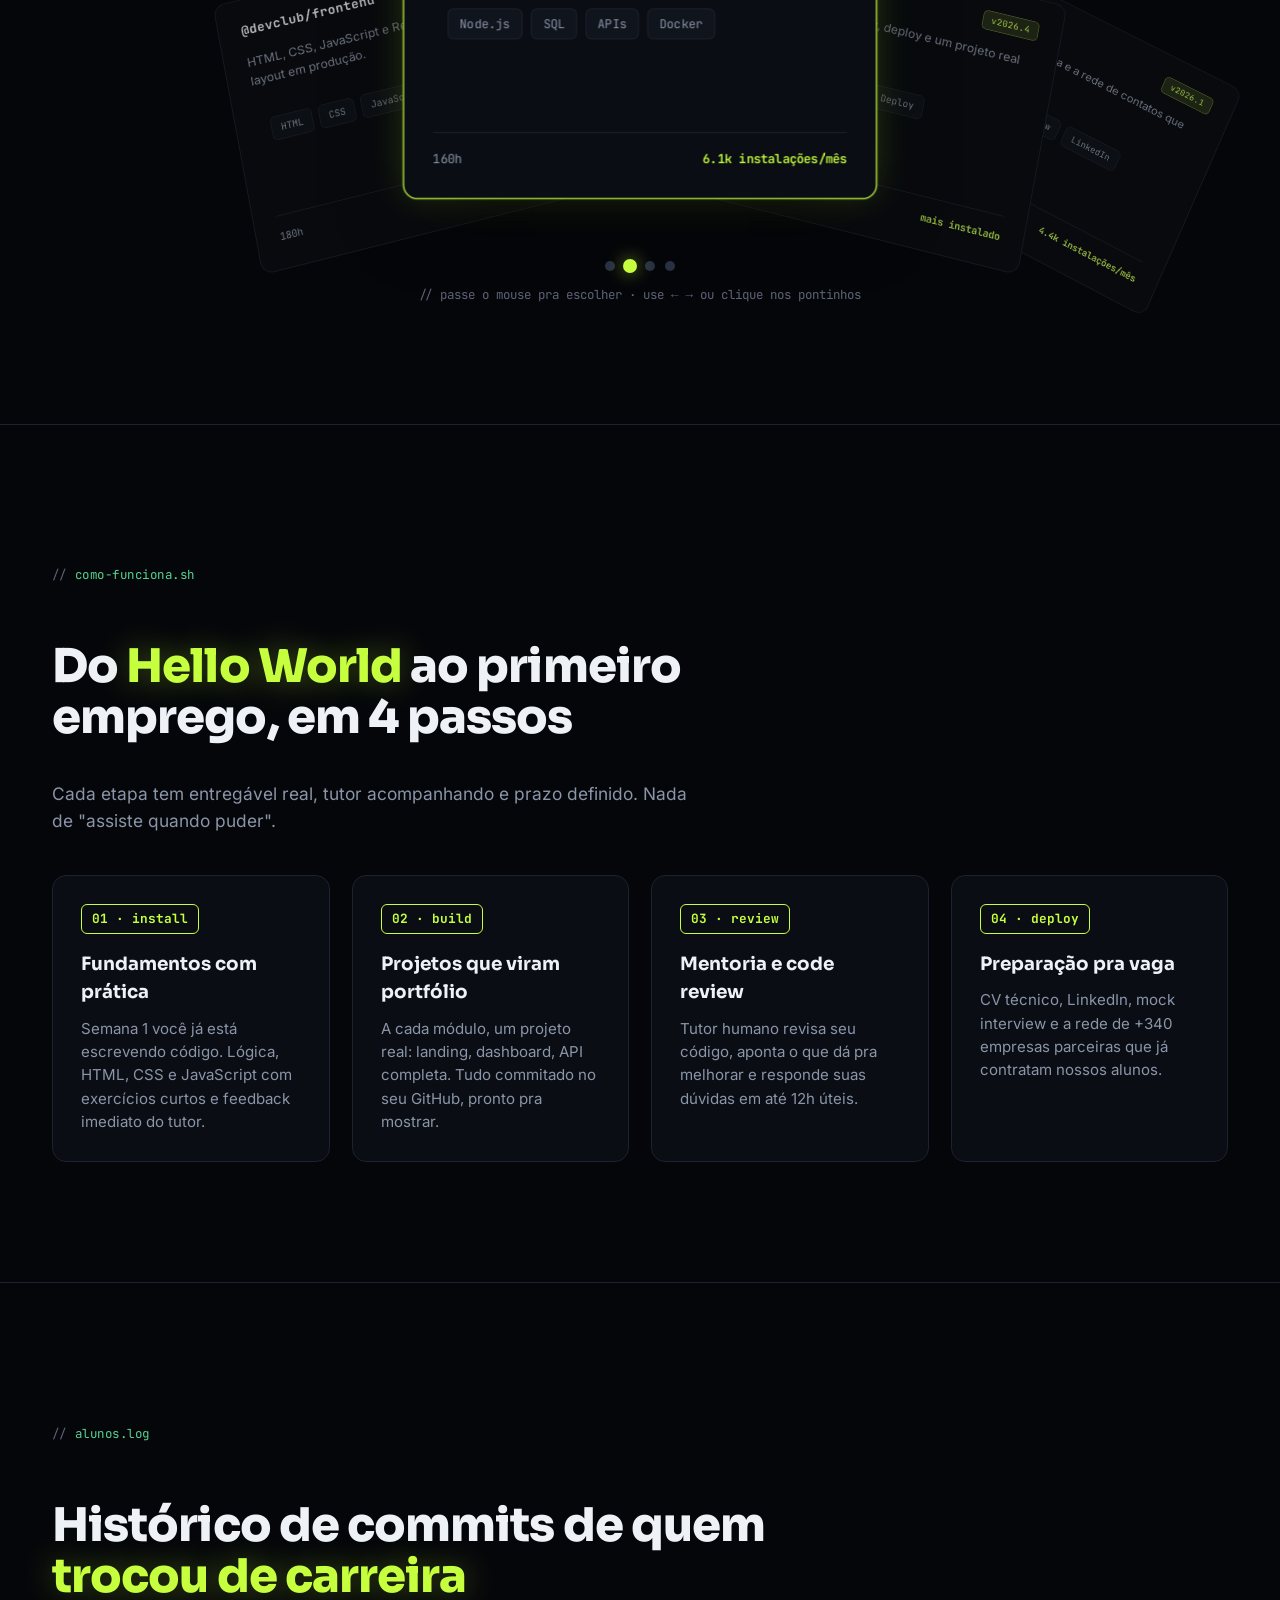
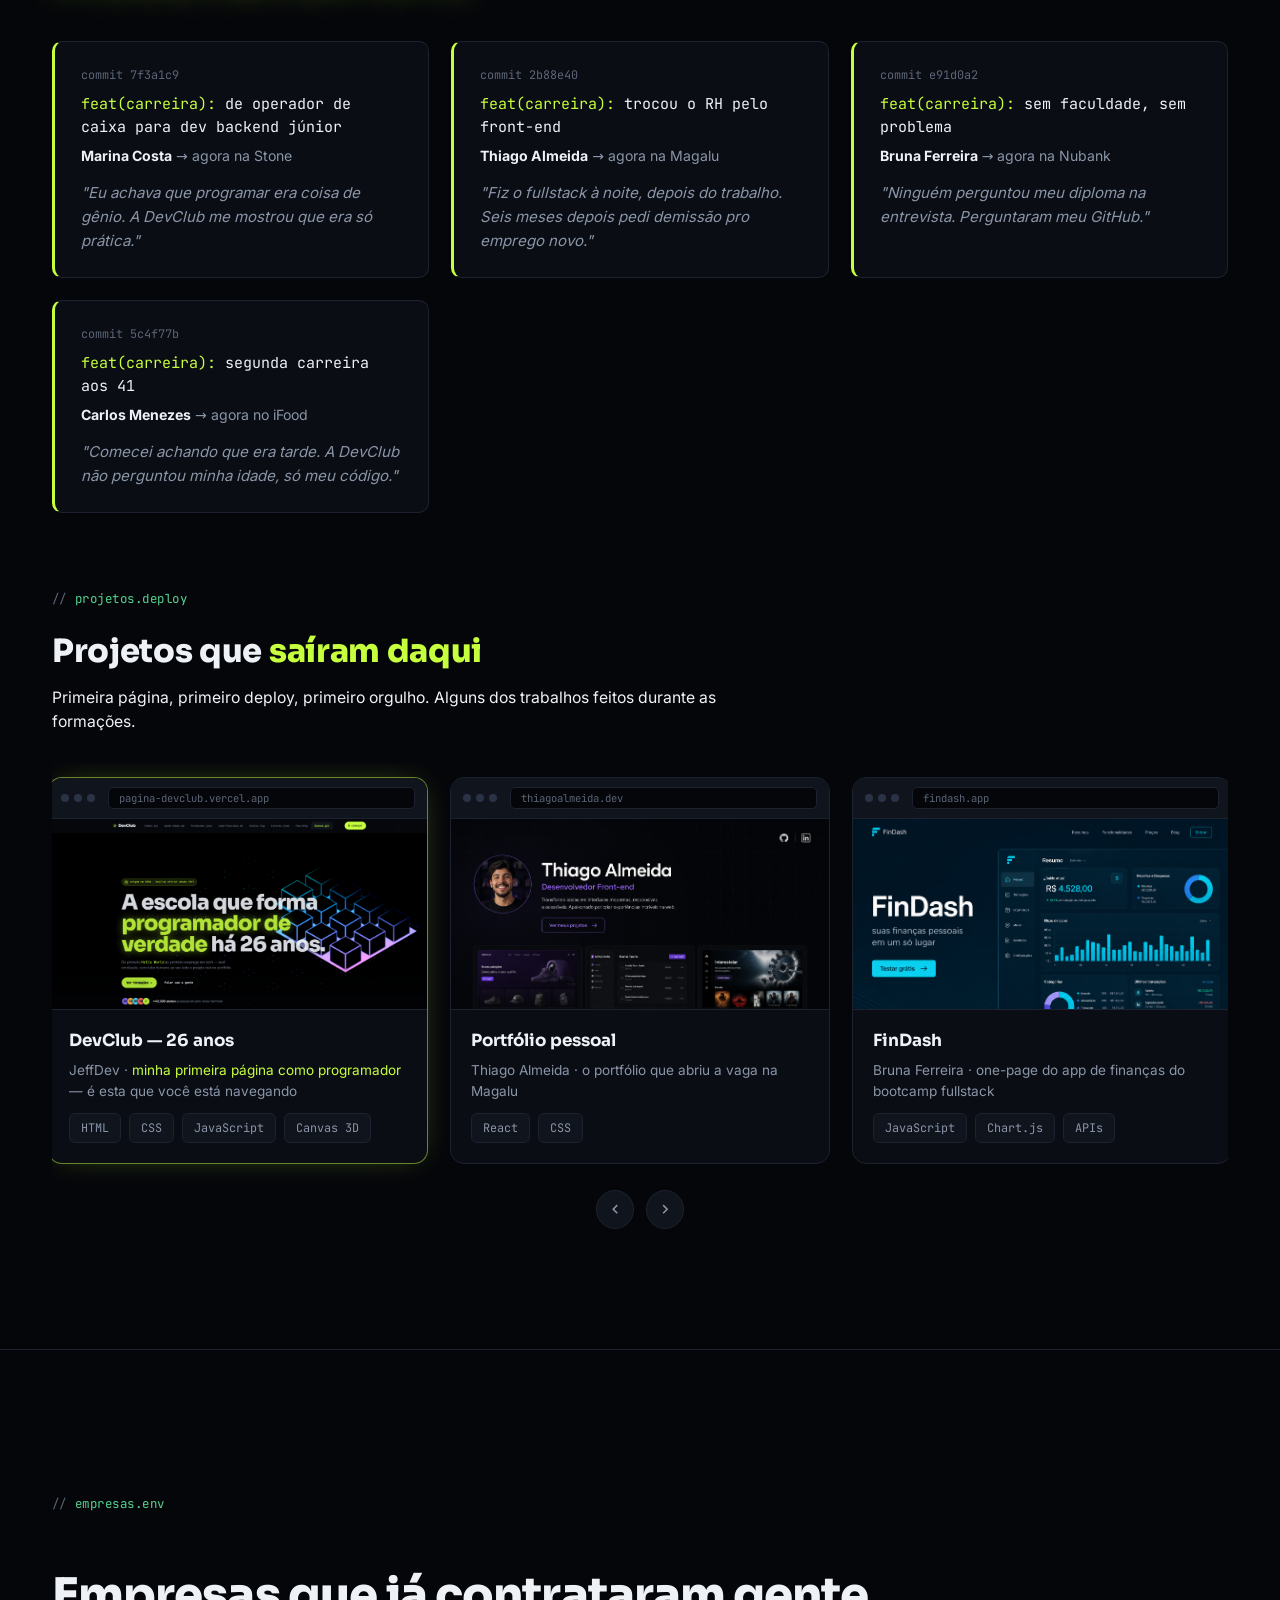
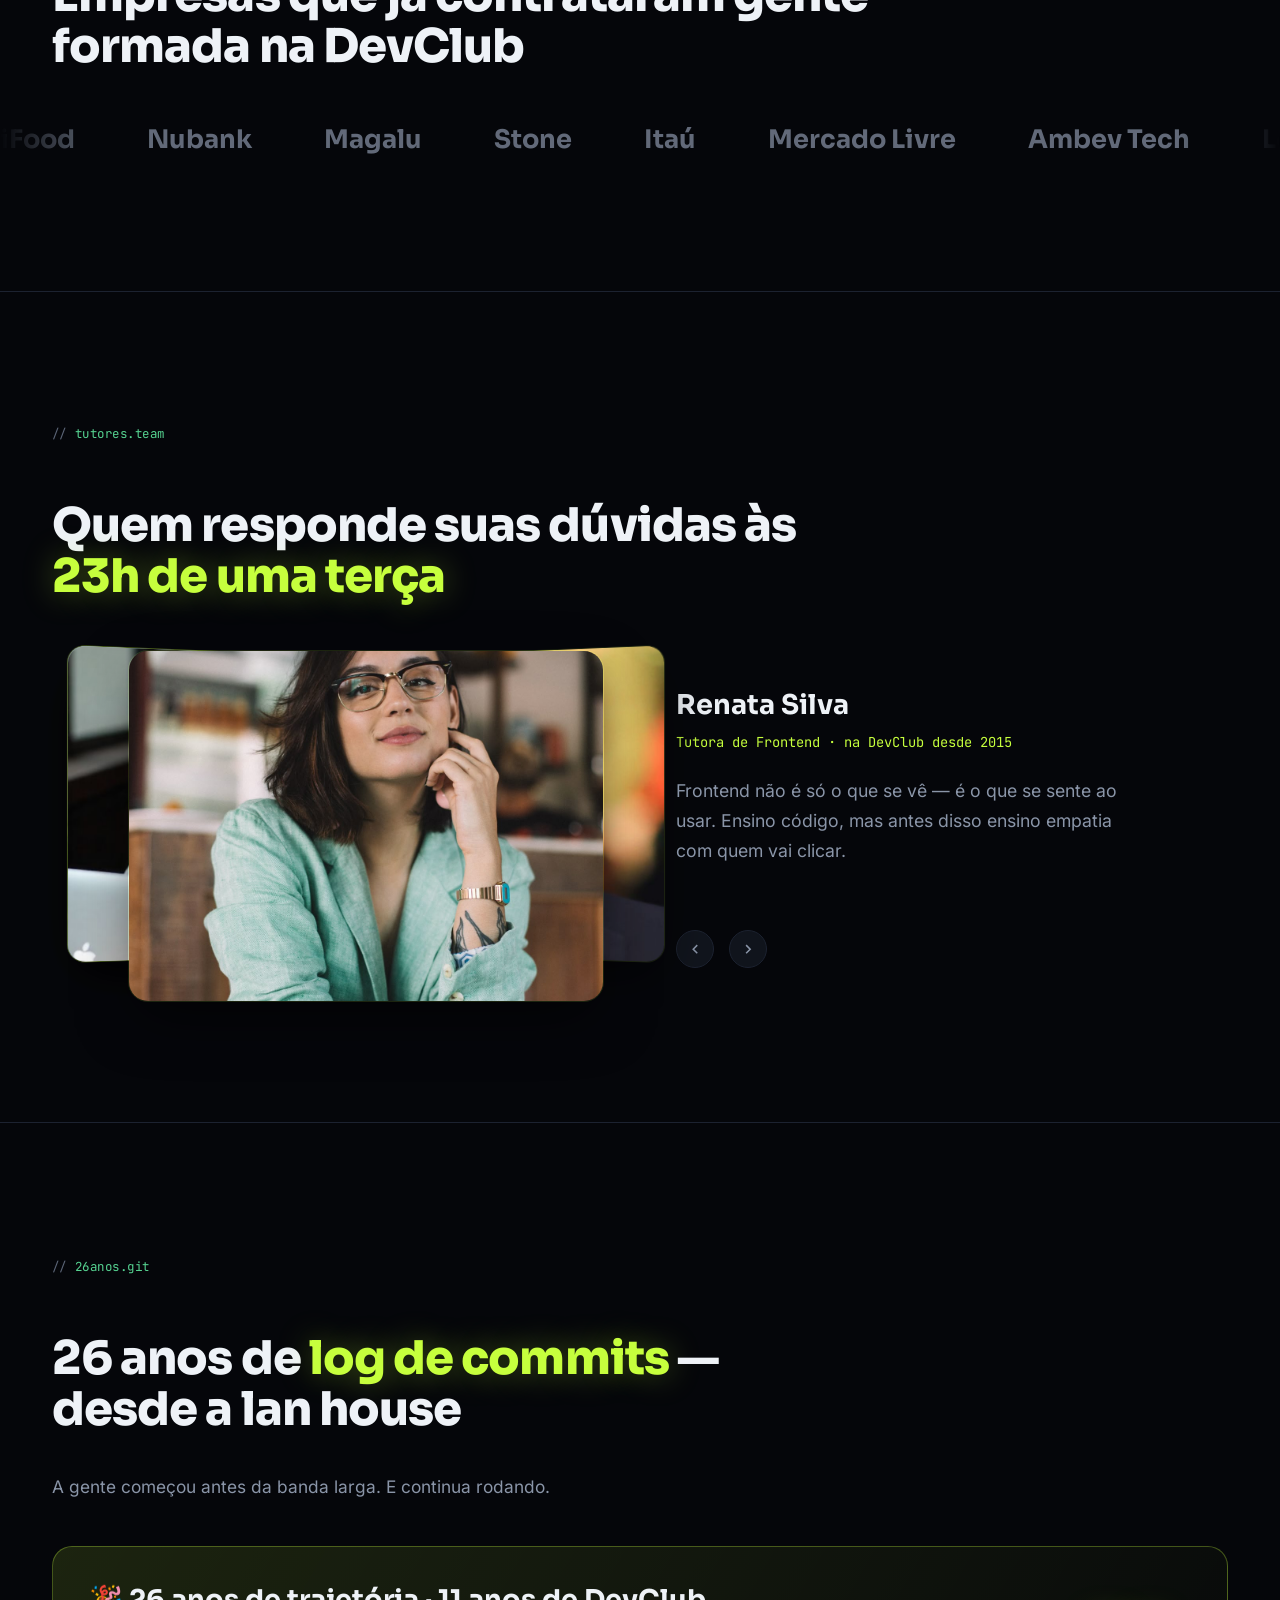
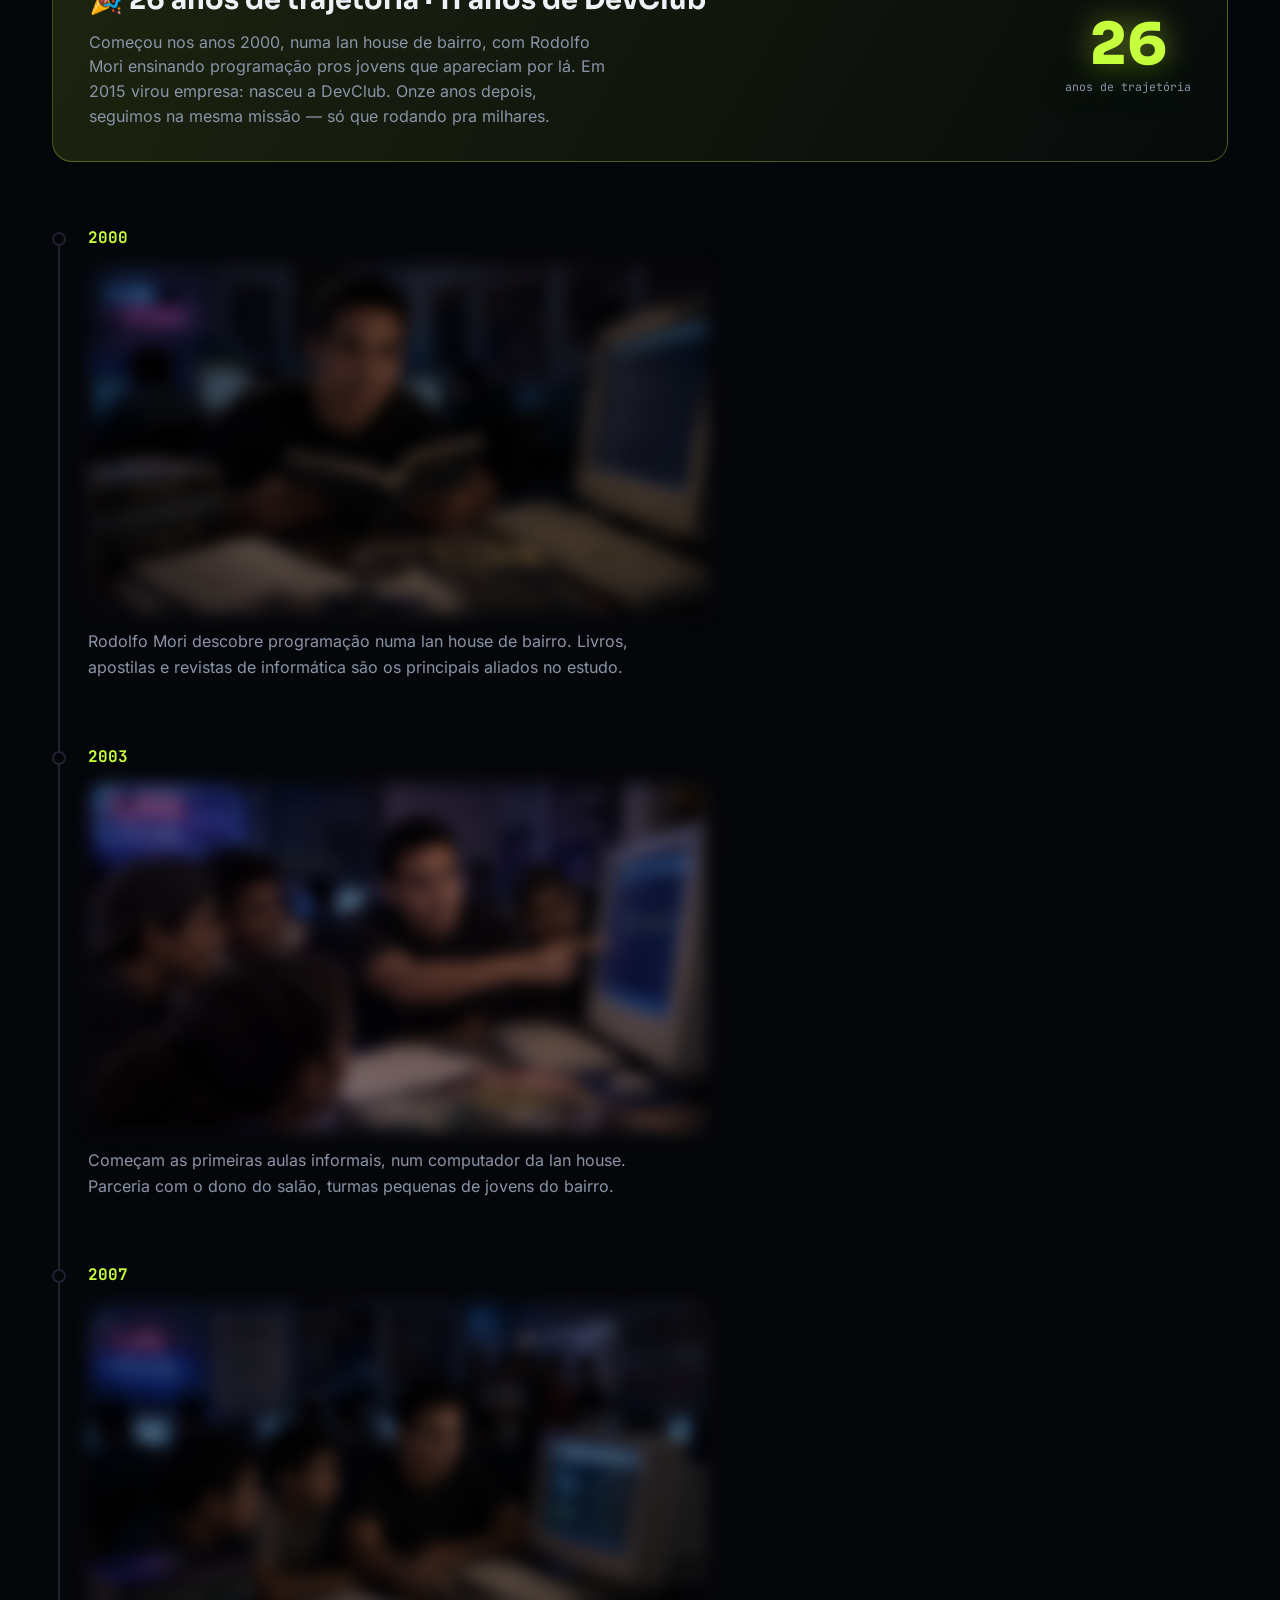
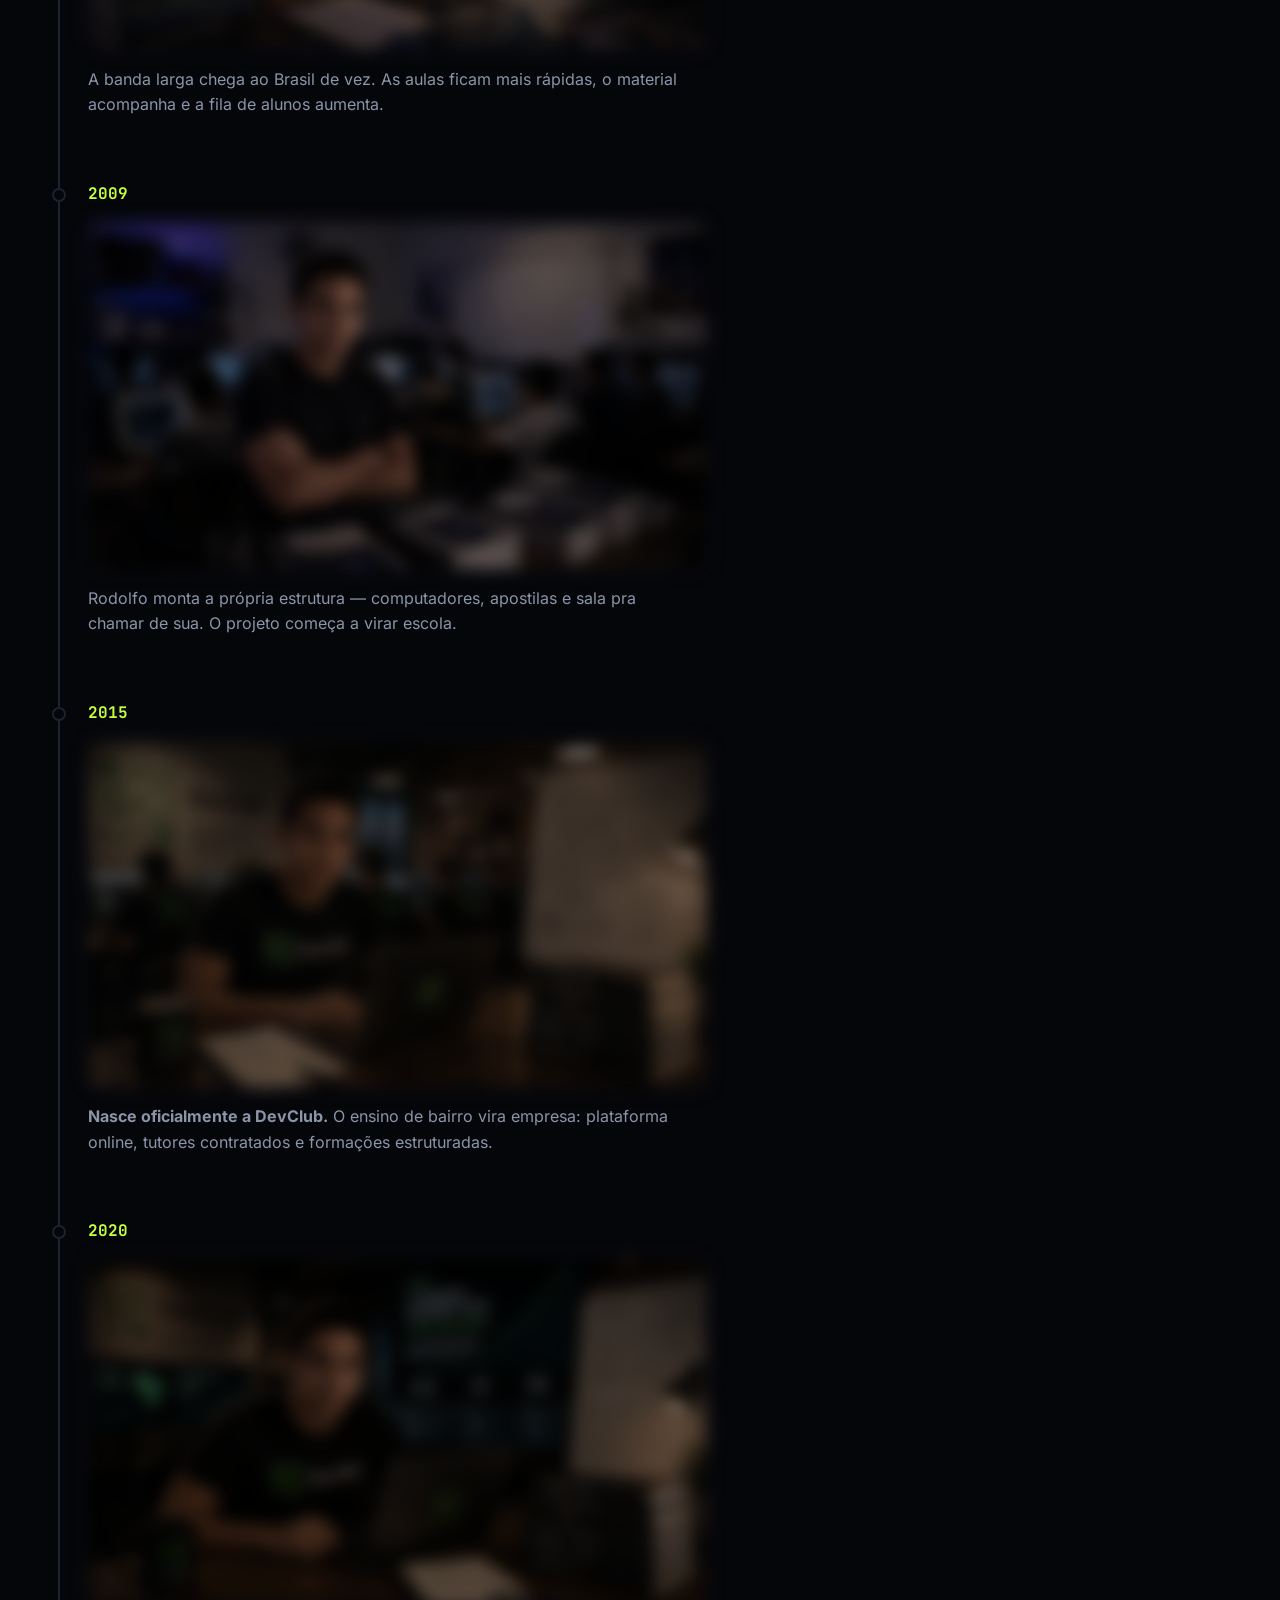
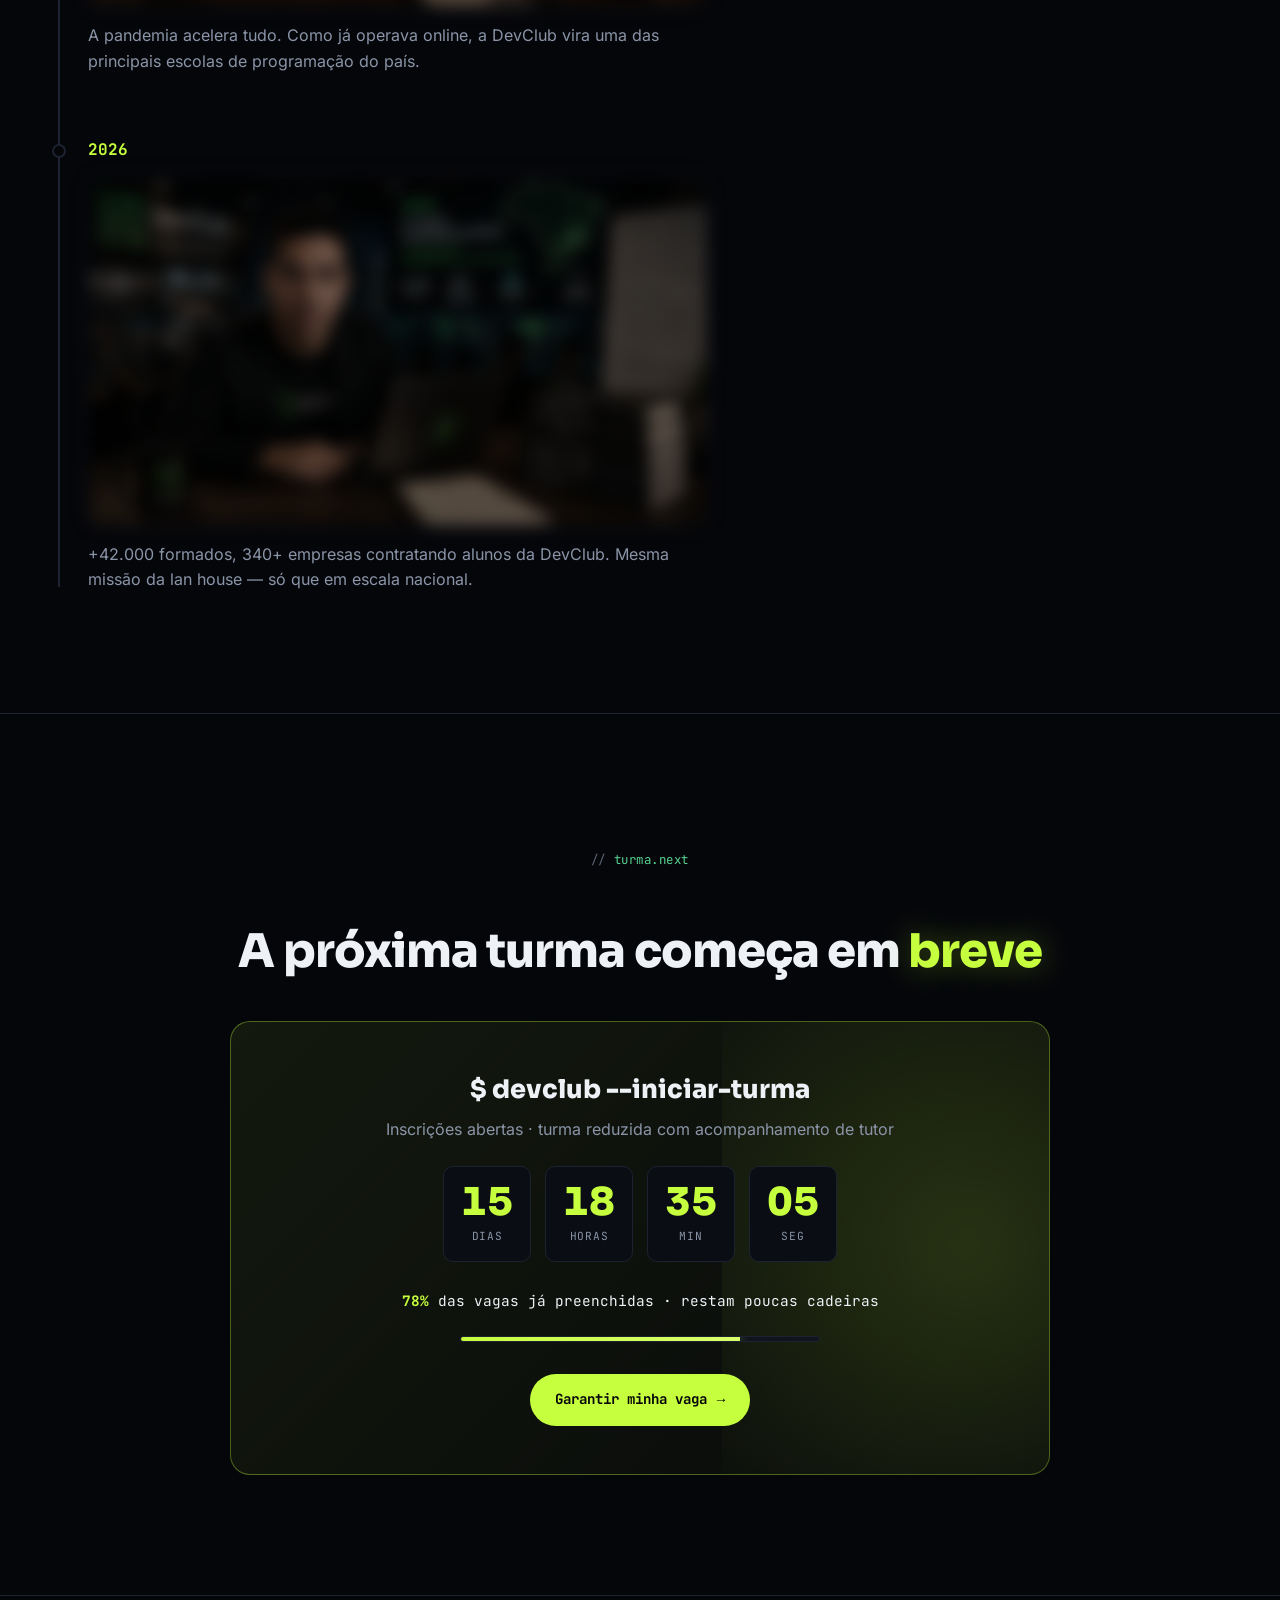
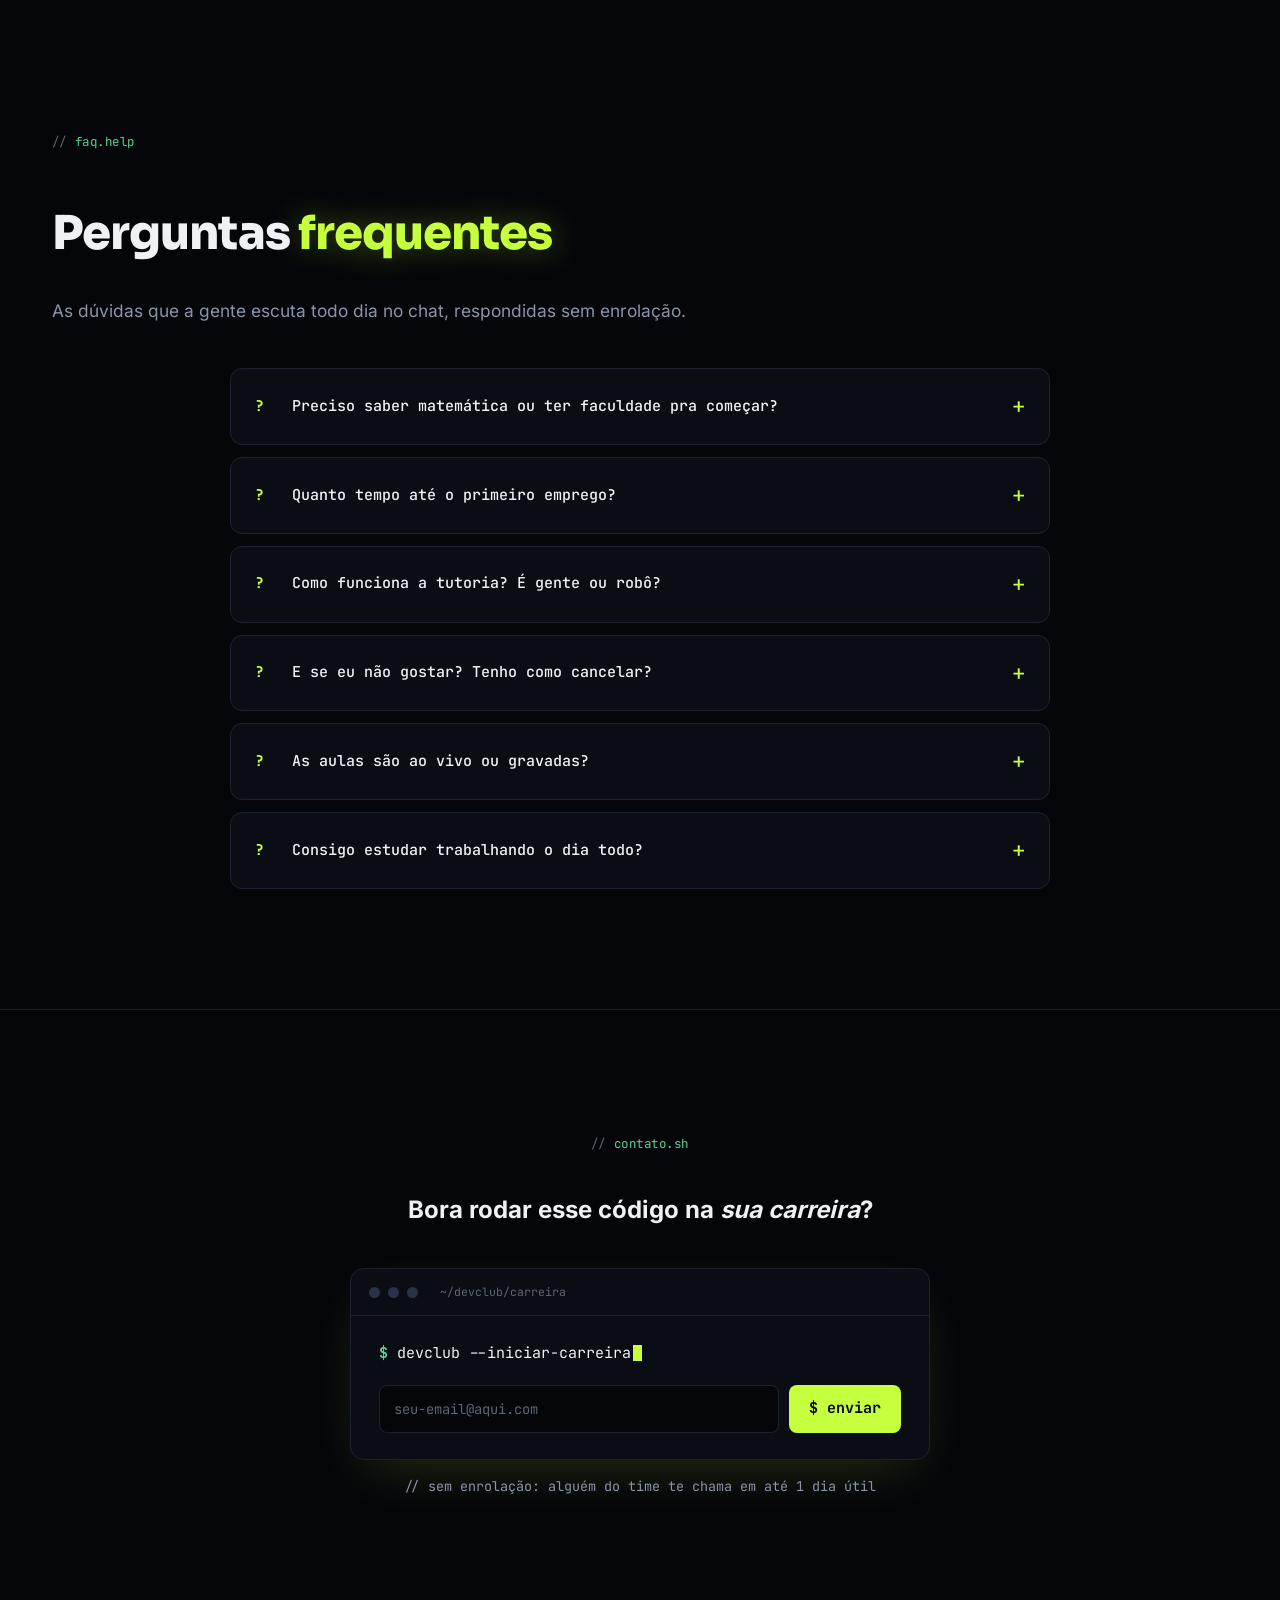
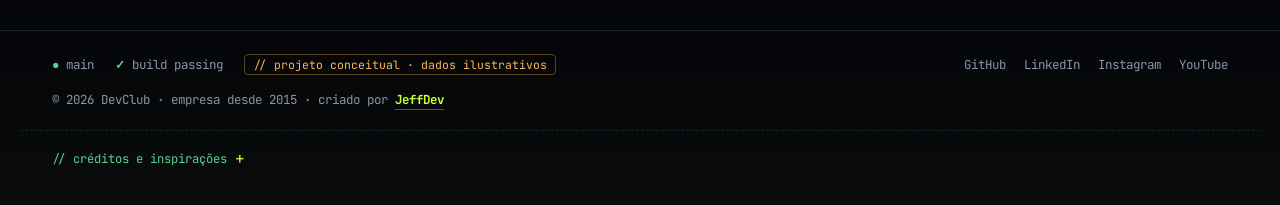
==== commit 0f1ab229: "Fotos dos tutores locais — página 100% autocontida, zero externos - 5 fotos escolhidas pelo usuário " ====
--- a/index.html
+++ b/index.html
@@ -711,6 +711,6 @@
   </details>
 </footer>
 
-<script src="js/script.js?v=2026-cubes4"></script>
+<script src="js/script.js?v=2026-tutores-local"></script>
 </body>
 </html>
